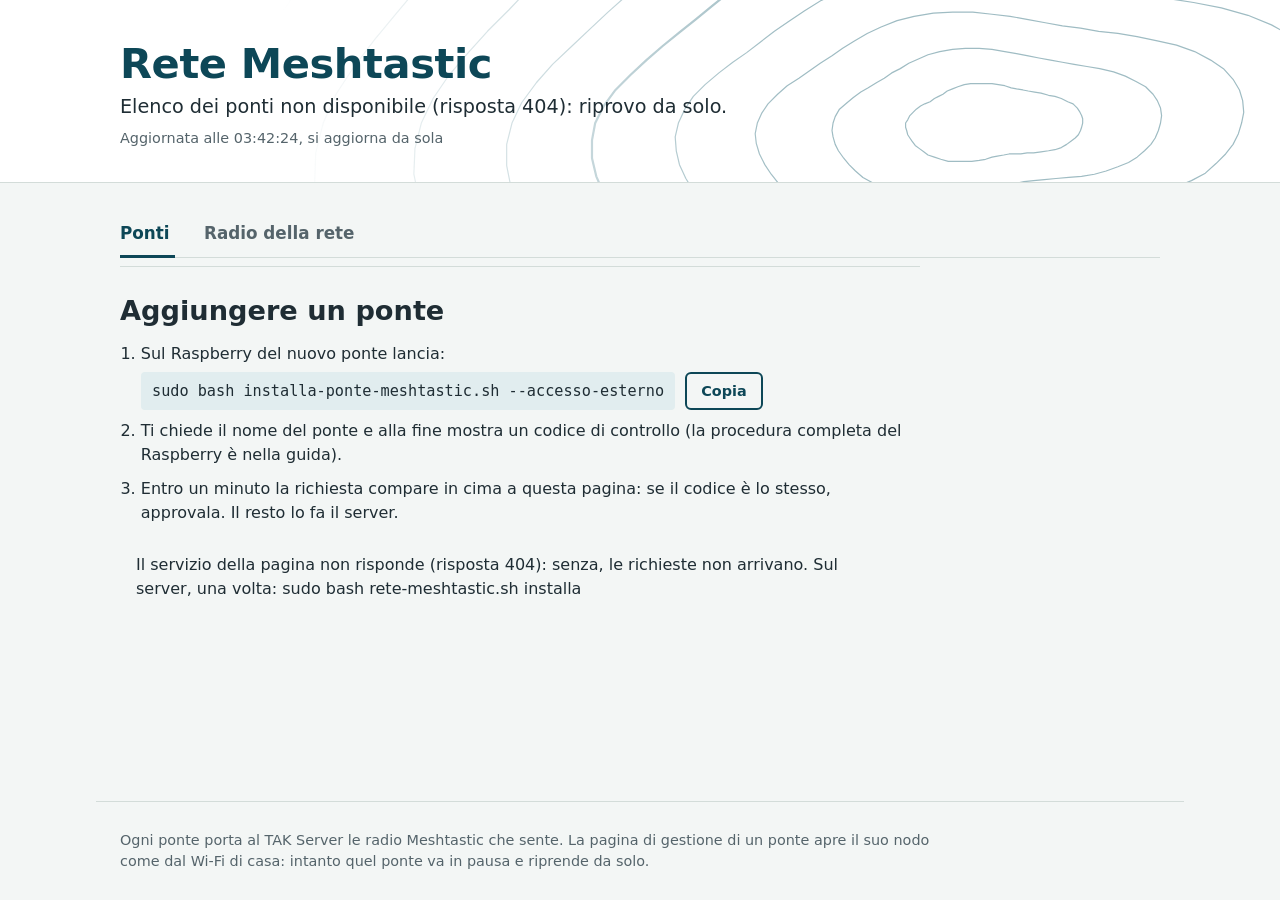
==== server/pagina/index.html @ 669f2a19 "mesh2tak 1.8.0: aggiornamenti dalla pagina della rete Prima versione pubblica: programma del ponte (" ====
<!doctype html>
<html lang="it">
<head>
<meta charset="utf-8">
<meta name="viewport" content="width=device-width, initial-scale=1">
<meta name="color-scheme" content="light dark">
<title>Rete Meshtastic</title>
<link rel="icon" href="icona.svg" type="image/svg+xml">
<style>
:root {
  --neve: #f3f6f5;
  --carta: #ffffff;
  --granito: #1f2d34;
  --ardesia: #55646b;
  --nebbia: #d3dcd9;
  --lago: #0d4757;
  --lago-tenue: #e1edef;
  --curve: #9fbcc3;
  --larice: #1f6f45;
  --ambra: #995700;
  --ambra-tenue: #fbf0df;
  --soccorso: #b0261e;
  --soccorso-tenue: #fbe7e5;
  --testo: "Avenir Next", "Segoe UI", Roboto, "Helvetica Neue", system-ui, sans-serif;
  --titoli: "Avenir Next Condensed", "Avenir Next", "Segoe UI Semibold", Roboto, system-ui, sans-serif;
}
@media (prefers-color-scheme: dark) {
  :root {
    --neve: #0e191d;
    --carta: #13232a;
    --granito: #e2ebe9;
    --ardesia: #9aabaf;
    --nebbia: #2a3b41;
    --lago: #8fcfdd;
    --lago-tenue: #17323a;
    --curve: #24464f;
    --larice: #6cc896;
    --ambra: #f0b45c;
    --ambra-tenue: #2e2414;
    --soccorso: #ff8f86;
    --soccorso-tenue: #33191a;
  }
}
* { box-sizing: border-box; }
html { background: var(--neve); color: var(--granito); font: 400 16px/1.5 var(--testo); }
body { margin: 0; min-height: 100vh; display: flex; flex-direction: column; }
a { color: var(--lago); }
:focus-visible { outline: 3px solid var(--lago); outline-offset: 3px; border-radius: 4px; }

.testata { position: relative; overflow: hidden; border-bottom: 1px solid var(--nebbia); background: var(--carta); }
.testata svg { position: absolute; inset: 0; width: 100%; height: 100%;
  -webkit-mask-image: linear-gradient(90deg, transparent 0, transparent 22%, #000 62%);
  mask-image: linear-gradient(90deg, transparent 0, transparent 22%, #000 62%); }
.testata path { fill: none; stroke: var(--curve); stroke-width: 1.2; stroke-linejoin: round; vector-effect: non-scaling-stroke; }
.testata path:nth-child(5n) { stroke-width: 2.2; }
.testata .dentro { position: relative; max-width: 68rem; margin: 0 auto; padding: 2.6rem 1.5rem 2rem; }
h1 { font: 700 2.6rem/1.05 var(--titoli); letter-spacing: -0.01em; margin: 0 0 0.5rem; color: var(--lago); }
.sintesi { margin: 0; font-size: 1.2rem; max-width: 40rem; }
.aggiornato { margin: 0.4rem 0 0; color: var(--ardesia); font-size: 0.9rem; font-variant-numeric: tabular-nums; }

main { flex: 1; width: 100%; max-width: 68rem; margin: 0 auto; padding: 0.5rem 1.5rem 3rem; }
.vuoto { margin: 2.5rem 0; max-width: 42rem; }
.vuoto code, .nota code { font-size: 0.95em; background: var(--lago-tenue); padding: 0.1em 0.35em; border-radius: 3px; }
.sessione { margin: 1.5rem 0 0; padding: 0.9rem 1.1rem; background: var(--ambra-tenue); border-radius: 6px; }

.ponte { padding: 2rem 0 2.2rem; border-bottom: 1px solid var(--nebbia); }
.ponte:last-child { border-bottom: 0; }
.capo { display: grid; grid-template-columns: 1fr auto; gap: 0.3rem 1.5rem; align-items: start; }
.ponte h2 { font: 700 2rem/1.1 var(--titoli); margin: 0; }
.chi { margin: 0.15rem 0 0; color: var(--ardesia); }
.stato { margin: 0.7rem 0 0; font-weight: 600; font-size: 1.15rem; display: flex; align-items: center; gap: 0.55rem; }
.segno { width: 0.95rem; height: 0.95rem; border-radius: 50%; flex: none; background: currentColor; }
.ponte[data-stato="ok"] .stato { color: var(--larice); }
.ponte[data-stato="pausa"] .stato { color: var(--ambra); }
.ponte[data-stato="pausa"] .segno { border-radius: 2px; background: linear-gradient(90deg, currentColor 0 35%, transparent 35% 65%, currentColor 65%); }
.ponte[data-stato="guasto"] .stato { color: var(--soccorso); }
.ponte[data-stato="guasto"] .segno { border-radius: 0; clip-path: polygon(50% 0, 100% 100%, 0 100%); }
.ponte[data-stato="giu"] .stato { color: var(--ardesia); }
.ponte[data-stato="giu"] .segno { background: transparent; border: 2px solid currentColor; }
.spiega { grid-column: 1 / -1; margin: 0.6rem 0 0; padding: 0.75rem 1rem; border-radius: 6px; max-width: 46rem; }
.ponte[data-stato="pausa"] .spiega { background: var(--ambra-tenue); }
.ponte[data-stato="guasto"] .spiega { background: var(--soccorso-tenue); }
.ponte[data-stato="giu"] .spiega { background: var(--lago-tenue); }
.azione { grid-row: 1 / span 3; grid-column: 2; display: flex; flex-direction: column; align-items: end; gap: 0.35rem; padding-top: 0.3rem; }
.bottone { font: 600 1rem/1 var(--testo); padding: 0.85rem 1.25rem; border-radius: 6px; border: 2px solid var(--lago); background: var(--lago); color: var(--carta); cursor: pointer; text-decoration: none; white-space: nowrap; }
.bottone:hover { filter: brightness(1.12); }
.bottone[disabled] { background: transparent; color: var(--ardesia); border-color: var(--nebbia); cursor: not-allowed; filter: none; }
.bottone.secondario { background: transparent; color: var(--lago); }
.azione small { color: var(--ardesia); max-width: 15rem; text-align: right; }

.fatti { display: grid; grid-template-columns: repeat(auto-fit, minmax(11.5rem, 1fr)); gap: 1rem 1.5rem; margin: 1.6rem 0 0; }
.fatti div { border-top: 2px solid var(--nebbia); padding-top: 0.5rem; }
.fatti dt { color: var(--ardesia); font-size: 0.9rem; }
.fatti dd { margin: 0.1rem 0 0; font-variant-numeric: tabular-nums; }
.fatti div.attenzione { border-top-color: var(--ambra); }
.fatti div.attenzione dd { color: var(--ambra); font-weight: 600; }
.fatti div.guasto { border-top-color: var(--soccorso); }
.fatti div.guasto dd { color: var(--soccorso); font-weight: 600; }
.fatti dd code { font-size: 0.9em; background: var(--lago-tenue); padding: 0.05em 0.3em; border-radius: 3px; }
.avvisi-email .stato-avvisi { margin: 0.9rem 0; }
.aggiornamenti .evidenza { font-weight: 600; margin: 0.9rem 0 0.3rem; }
.aggiornamenti .note { margin: 0 0 1rem; padding: 0.2rem 0 0.2rem 1rem; border-left: 3px solid var(--lago-tenue); }
.aggiornamenti .note ul { margin: 0.3rem 0; padding-left: 1.2rem; }
.aggiornamenti .note p { margin: 0.4rem 0; }
.aggiornamenti small { display: block; margin: 0.4rem 0 0.9rem; color: var(--ardesia); max-width: 44rem; }
.aggiornamenti .nota code { font-size: 0.95em; background: var(--lago-tenue); padding: 0.1em 0.35em; border-radius: 3px; }
.avviso-versione { margin: 1.4rem 0 0; padding: 0.8rem 1.1rem; border-radius: 6px; background: var(--lago-tenue);
  display: flex; flex-wrap: wrap; gap: 0.6rem 1rem; align-items: center; }
.avviso-versione[hidden] { display: none; }
.avviso-versione p { margin: 0; font-weight: 600; }
.avvisi-email .stato-avvisi[data-esito="nessuno"], .avvisi-email .stato-avvisi[data-esito="pausa"],
.avvisi-email .stato-avvisi[data-esito="errore"], .avvisi-email .stato-avvisi[data-esito="trattenuto"] {
  color: var(--ambra); font-weight: 600; }

.radio { margin-top: 1.8rem; }
.radio h3 { font: 600 1.15rem/1.3 var(--testo); margin: 0; }
.radio h3 span { font-weight: 400; color: var(--ardesia); }
.righe { list-style: none; margin: 0.6rem 0 0; padding: 0; }
.riga, .scala { display: grid; grid-template-columns: minmax(9rem, 15rem) 1fr 7.5rem 5rem 6rem; gap: 0 1rem; align-items: center; }
.scala { color: var(--ardesia); font-size: 0.8rem; padding: 0.2rem 0; font-variant-numeric: tabular-nums; }
.scala .asse { display: flex; justify-content: space-between; }
.riga { padding: 0.45rem 0; border-top: 1px solid var(--nebbia); font-variant-numeric: tabular-nums; }
.riga .nome { overflow: hidden; text-overflow: ellipsis; white-space: nowrap; }
.riga .nome small { display: block; color: var(--ardesia); font-size: 0.8rem; }
.traccia { position: relative; height: 2px; background: var(--nebbia); }
.punto { position: absolute; top: 50%; left: calc(var(--pos, 1) * 100%); width: 0.75rem; height: 0.75rem; border-radius: 50%; transform: translate(-50%, -50%); background: var(--lago); }
.riga.fuori .punto { background: var(--carta); border: 2px solid var(--ardesia); }
.riga.fuori { color: var(--ardesia); }
.riga .quando, .riga .batteria, .riga .salti { text-align: right; }
.altre { margin-top: 0.7rem; font: 600 0.95rem/1 var(--testo); background: none; border: 0; color: var(--lago); cursor: pointer; padding: 0.4rem 0; text-decoration: underline; }

footer { max-width: 68rem; width: 100%; margin: 0 auto; padding: 1.5rem; color: var(--ardesia); font-size: 0.9rem; border-top: 1px solid var(--nebbia); }
footer p { margin: 0.2rem 0; max-width: 52rem; }

dialog { border: 0; border-radius: 10px; padding: 1.6rem; max-width: 34rem; background: var(--carta); color: var(--granito); box-shadow: 0 20px 60px rgba(0, 20, 30, 0.35); }
dialog::backdrop { background: rgba(10, 30, 38, 0.55); }
dialog h2 { font: 700 1.6rem/1.15 var(--titoli); margin: 0 0 0.8rem; }
dialog p, dialog li { margin: 0.5rem 0; }
dialog ul { padding-left: 1.2rem; }
.pulsanti { display: flex; gap: 0.8rem; justify-content: flex-end; margin-top: 1.4rem; flex-wrap: wrap; }

.novita { margin: 1.8rem 0 0.5rem; padding: 1.4rem 1.5rem 1.5rem; background: var(--carta); border: 2px solid var(--lago); border-radius: 10px; }
.novita h2, .aggiungi h2 { font: 700 1.7rem/1.1 var(--titoli); margin: 0 0 0.3rem; }
.novita .guida { margin: 0 0 1rem; color: var(--ardesia); max-width: 46rem; }
.novita.quieta { background: transparent; border: 0; border-radius: 0; padding: 0; margin: 1.6rem 0 0; }
.novita.quieta h2 { font-size: 1.15rem; font-family: var(--testo); font-weight: 600; color: var(--ardesia); }
.richiesta { display: grid; grid-template-columns: 1fr auto auto; gap: 0.6rem 1.5rem; align-items: center; padding: 1rem 0; border-top: 1px solid var(--nebbia); }
.richiesta h3 { font: 700 1.4rem/1.1 var(--titoli); margin: 0; }
.richiesta .da { margin: 0.2rem 0 0; color: var(--ardesia); font-size: 0.95rem; }
.controllo { text-align: center; }
.controllo small { display: block; color: var(--ardesia); font-size: 0.8rem; }
.controllo b { font: 700 1.9rem/1.1 var(--titoli); letter-spacing: 0.08em; font-variant-numeric: tabular-nums; color: var(--lago); }
.richiesta .pulsanti { margin: 0; }
.richiesta .problema, .lavoro .problema { grid-column: 1 / -1; margin: 0; padding: 0.7rem 1rem; border-radius: 6px; background: var(--soccorso-tenue); }
.problema pre, .lavoro pre { white-space: pre-wrap; font-size: 0.85rem; margin: 0.5rem 0 0; max-height: 16rem; overflow: auto; }
.novita .lavoro { margin: 0; padding: 0.8rem 0; border-top: 1px solid var(--nebbia); max-width: none; }
.novita.quieta .lavoro { padding: 0.4rem 0; border: 0; }
.lavoro[data-esito="in_corso"], .lavoro[data-esito="in_coda"] { color: var(--ambra); font-weight: 600; }
.lavoro[data-esito="ok"] { color: var(--larice); }
.lavoro small { display: block; font-weight: 400; color: var(--ardesia); }
.aggiungi { margin-top: 0.5rem; padding-top: 1.8rem; border-top: 1px solid var(--nebbia); max-width: 50rem; }
.aggiungi ol { padding-left: 1.3rem; }
.aggiungi li { margin: 0.6rem 0; }
.comando { display: flex; gap: 0.6rem; align-items: center; flex-wrap: wrap; margin-top: 0.4rem; }
.comando code { font-size: 0.95rem; background: var(--lago-tenue); padding: 0.45rem 0.7rem; border-radius: 4px; }
.aggiungi details { margin-top: 1.2rem; }
.aggiungi summary { cursor: pointer; color: var(--lago); font-weight: 600; }
.aggiungi label { display: block; margin: 0.9rem 0 0.3rem; font-weight: 600; }
.aggiungi input, .aggiungi textarea { width: 100%; font: 400 1rem/1.4 var(--testo); padding: 0.6rem 0.7rem; border: 1px solid var(--ardesia); border-radius: 6px; background: var(--carta); color: var(--granito); }
.aggiungi textarea { min-height: 5.5rem; font-size: 0.9rem; }
.aggiungi .esito { margin: 0.8rem 0 0; }
.richiesta .avviso { margin: 0.4rem 0 0; padding: 0.5rem 0.75rem; border-radius: 6px; background: var(--ambra-tenue); max-width: 40rem; }
.richiesta .lavora { margin: 0; max-width: 22rem; color: var(--ambra); font-weight: 600; }
.richiesta .lavora small { display: block; font-weight: 400; color: var(--ardesia); margin-top: 0.25rem; }
.rifiutate .richiesta h3 { font-size: 1.2rem; }
.schede { display: flex; gap: 1.8rem; margin: 1.4rem 0 0; border-bottom: 1px solid var(--nebbia); }
.schede button { font: 600 1.05rem/1 var(--testo); background: none; border: 0; border-bottom: 3px solid transparent; margin-bottom: -1px; padding: 0.75rem 0 0.8rem; color: var(--ardesia); cursor: pointer; }
.schede button[aria-selected="true"] { color: var(--lago); border-bottom-color: var(--lago); }
.schede button span { font-weight: 400; margin-left: 0.35rem; font-variant-numeric: tabular-nums; }
.radio-rete { padding: 1.6rem 0 0.5rem; }
.radio-rete .riassunto { font-size: 1.1rem; margin: 0 0 0.8rem; max-width: 52rem; }
.avvisi { list-style: none; padding: 0; margin: 0 0 1rem; }
.avvisi li { margin: 0.4rem 0; padding: 0.6rem 0.9rem; border-radius: 6px; background: var(--ambra-tenue); max-width: 52rem; }
.avvisi li.grave { background: var(--soccorso-tenue); }
.cerca { display: flex; gap: 0.7rem; align-items: center; margin: 0.8rem 0 0.6rem; }
.cerca label { font-weight: 600; }
.cerca input { font: 400 1rem/1.4 var(--testo); padding: 0.5rem 0.7rem; border: 1px solid var(--ardesia); border-radius: 6px; background: var(--carta); color: var(--granito); width: min(22rem, 100%); }
.voce, .testa-voci { display: grid; grid-template-columns: minmax(12rem, 1.3fr) 7.5rem 9.5rem minmax(13rem, 1.5fr); gap: 0 1.3rem; align-items: start; }
.testa-voci { color: var(--ardesia); font-size: 0.8rem; padding: 0.3rem 0; }
.voci { list-style: none; margin: 0; padding: 0; }
.voce { padding: 0.8rem 0; border-top: 1px solid var(--nebbia); font-variant-numeric: tabular-nums; }
.voce b { font-weight: 600; }
.voce .nome b { font-size: 1.05rem; }
.voce small { display: block; color: var(--ardesia); font-size: 0.82rem; }
.voce[data-stato="silenziosa"] .nome b, .voce[data-stato="silenziosa"] .batteria b { color: var(--ardesia); }
.problemi { display: flex; flex-wrap: wrap; gap: 0.4rem; margin-top: 0.35rem; }
.problemi span { font-size: 0.8rem; font-weight: 600; padding: 0.15rem 0.55rem; border-radius: 999px; background: var(--soccorso-tenue); color: var(--soccorso); }
.problemi span.lieve { background: var(--ambra-tenue); color: var(--ambra); }
.pila { width: 4.5rem; height: 0.4rem; margin-top: 0.35rem; border-radius: 2px; background: var(--nebbia); overflow: hidden; }
.pila i { display: block; height: 100%; background: var(--larice); }
.pila i.bassa { background: var(--ambra); }
.pila i.scarica { background: var(--soccorso); }
.voce[data-stato="silenziosa"] .pila i { background: var(--ardesia); }
.voce .via { display: block; }
.voce .via em { font-style: normal; color: var(--ardesia); font-size: 0.82rem; }
.voce.vuota { display: block; color: var(--ardesia); }
.togli { font: 600 0.9rem/1 var(--testo); background: none; border: 0; padding: 0.3rem 0; color: var(--ardesia); cursor: pointer; text-decoration: underline; }
.togli:hover { color: var(--soccorso); }
.piccolo { font-size: 0.9rem; padding: 0.6rem 0.9rem; }

@media (max-width: 760px) {
  h1 { font-size: 2.1rem; }
  .richiesta { grid-template-columns: 1fr; }
  .controllo { text-align: left; }
  .richiesta .pulsanti { justify-content: flex-start; }
  .testa-voci { display: none; }
  .voce { grid-template-columns: 1fr auto; grid-template-areas: "nome batteria" "quando quando" "ponti ponti"; row-gap: 0.45rem; }
  .voce .nome { grid-area: nome; }
  .voce .batteria { grid-area: batteria; text-align: right; }
  .voce .batteria .pila { margin-left: auto; }
  .voce .quando { grid-area: quando; }
  .voce .ponti { grid-area: ponti; }
  .testata svg { -webkit-mask-image: linear-gradient(90deg, transparent 0, transparent 35%, rgba(0,0,0,.6) 100%); mask-image: linear-gradient(90deg, transparent 0, transparent 35%, rgba(0,0,0,.6) 100%); }
  .capo { grid-template-columns: 1fr; }
  .azione { grid-row: auto; grid-column: 1; align-items: stretch; padding-top: 0.8rem; }
  .azione small { text-align: left; max-width: none; }
  .scala { display: none; }
  .riga { grid-template-columns: 1fr auto; grid-template-areas: "nome quando" "traccia traccia" "batteria salti"; row-gap: 0.35rem; }
  .riga .nome { grid-area: nome; } .riga .traccia { grid-area: traccia; } .riga .quando { grid-area: quando; }
  .riga .batteria { grid-area: batteria; text-align: left; color: var(--ardesia); } .riga .salti { grid-area: salti; color: var(--ardesia); }
}
@media (prefers-reduced-motion: no-preference) {
  .punto { transition: left 0.6s ease; }
}
</style>
</head>
<body>
<header class="testata">
  <svg viewBox="0 0 1200 240" preserveAspectRatio="xMaxYMid slice" aria-hidden="true">
    <path d="M1015 150 L1014 154 L1013 157 L1011 161 L1008 164 L1004 167 L1000 170 L995 173 L989 175 L983 176 L976 177 L969 178 L963 178 L957 179 L951 179 L946 179 L941 180 L935 181 L930 182 L924 184 L918 185 L911 186 L903 186 L896 186 L889 186 L882 184 L876 182 L870 180 L866 177 L862 174 L858 171 L855 167 L853 164 L851 161 L850 157 L849 154 L849 150 L851 147 L853 143 L856 140 L859 137 L863 134 L867 132 L872 130 L876 127 L880 125 L884 123 L888 120 L893 118 L898 116 L904 114 L910 113 L917 113 L923 113 L930 113 L936 114 L942 115 L948 117 L953 118 L959 119 L964 120 L970 121 L976 122 L983 124 L989 125 L995 127 L1001 130 L1006 132 L1010 136 L1012 139 L1014 143 L1015 146 L1015 150Z"/>
    <path d="M1088 150 L1086 157 L1083 164 L1079 170 L1073 176 L1066 182 L1058 187 L1048 191 L1037 195 L1026 198 L1014 200 L1002 201 L990 202 L979 203 L969 204 L960 205 L950 207 L940 210 L930 212 L919 215 L906 218 L893 220 L879 220 L865 220 L851 218 L839 215 L828 211 L818 206 L809 201 L802 195 L796 189 L791 183 L786 176 L783 170 L781 163 L780 157 L781 150 L783 144 L787 137 L793 132 L800 126 L807 121 L814 117 L822 112 L829 108 L836 103 L844 99 L852 94 L861 90 L870 86 L881 83 L893 81 L905 80 L918 80 L930 81 L942 83 L953 85 L964 87 L974 89 L985 91 L996 93 L1007 95 L1019 97 L1031 99 L1044 102 L1055 106 L1065 111 L1074 116 L1081 123 L1085 129 L1088 136 L1089 143 L1088 150Z"/>
    <path d="M1164 150 L1161 160 L1156 170 L1149 179 L1140 188 L1130 197 L1117 204 L1102 210 L1086 215 L1069 219 L1051 222 L1034 224 L1018 226 L1003 228 L988 230 L975 233 L961 237 L946 241 L930 246 L912 251 L893 255 L873 257 L851 258 L831 257 L811 253 L792 248 L776 242 L762 234 L750 226 L740 217 L731 208 L723 198 L717 189 L712 179 L709 169 L708 160 L710 150 L714 141 L720 132 L729 123 L738 115 L749 108 L759 101 L769 94 L780 87 L790 80 L801 73 L813 66 L826 60 L841 54 L857 50 L875 47 L893 46 L912 46 L930 48 L947 50 L964 53 L980 56 L996 59 L1013 61 L1030 64 L1048 66 L1066 69 L1085 73 L1103 77 L1120 83 L1135 91 L1147 99 L1156 109 L1162 119 L1165 129 L1166 140 L1164 150Z"/>
    <path d="M1244 150 L1239 164 L1232 177 L1222 189 L1210 201 L1195 212 L1177 221 L1157 230 L1136 236 L1113 242 L1091 246 L1069 249 L1048 252 L1028 255 L1010 260 L992 265 L973 271 L952 278 L930 285 L905 292 L878 297 L850 300 L821 300 L793 297 L766 292 L742 284 L721 275 L702 264 L687 252 L673 240 L661 228 L651 215 L643 202 L637 189 L634 176 L633 163 L636 150 L642 137 L650 125 L661 114 L674 103 L687 93 L700 84 L713 74 L726 64 L739 55 L754 45 L770 35 L788 27 L808 20 L831 14 L855 11 L880 9 L905 10 L930 12 L954 15 L976 19 L999 22 L1021 25 L1044 28 L1068 30 L1093 33 L1119 37 L1145 42 L1170 49 L1192 58 L1212 69 L1227 81 L1238 94 L1245 108 L1248 122 L1247 136 L1244 150Z"/>
    <path d="M1327 150 L1320 167 L1310 183 L1297 199 L1281 214 L1262 227 L1239 239 L1214 249 L1187 258 L1159 265 L1132 270 L1105 275 L1080 280 L1057 286 L1034 293 L1011 301 L987 310 L960 320 L930 330 L897 338 L861 344 L824 347 L787 346 L751 342 L718 334 L688 323 L662 310 L639 295 L620 280 L603 264 L589 249 L576 232 L566 216 L559 200 L555 183 L555 166 L558 150 L566 134 L577 119 L591 105 L606 91 L621 78 L637 65 L652 53 L668 40 L684 27 L702 14 L723 2 L746 -9 L773 -18 L803 -25 L834 -29 L867 -30 L899 -29 L930 -26 L960 -23 L990 -19 L1019 -16 L1048 -12 L1079 -10 L1111 -7 L1144 -3 L1178 2 L1212 9 L1243 19 L1271 31 L1294 45 L1312 61 L1324 78 L1331 96 L1334 114 L1332 132 L1327 150Z"/>
    <path d="M1411 150 L1401 171 L1388 190 L1372 209 L1352 227 L1329 243 L1301 257 L1271 269 L1239 280 L1207 288 L1175 296 L1144 303 L1115 310 L1088 319 L1061 329 L1033 341 L1002 354 L968 368 L930 380 L888 390 L843 396 L797 398 L751 396 L708 388 L668 377 L632 363 L601 346 L575 328 L552 309 L532 289 L515 270 L500 250 L488 230 L479 210 L475 190 L475 170 L480 150 L489 131 L503 112 L518 95 L536 78 L553 62 L570 46 L588 30 L605 14 L625 -3 L647 -19 L673 -34 L703 -47 L736 -58 L773 -65 L812 -70 L852 -71 L892 -70 L930 -67 L967 -63 L1004 -59 L1040 -56 L1078 -53 L1117 -50 L1158 -47 L1200 -43 L1242 -36 L1283 -26 L1320 -14 L1353 2 L1380 20 L1399 41 L1412 62 L1419 84 L1420 107 L1417 129 L1411 150Z"/>
    <path d="M1500 150 L1488 174 L1472 198 L1453 220 L1429 241 L1401 260 L1368 277 L1333 291 L1296 304 L1259 315 L1223 325 L1189 335 L1156 346 L1124 358 L1092 373 L1058 389 L1020 406 L978 423 L930 437 L878 449 L822 455 L766 456 L711 450 L660 440 L613 424 L572 406 L536 385 L506 362 L479 339 L455 316 L435 293 L417 270 L403 246 L393 222 L388 198 L389 174 L395 150 L406 127 L421 105 L439 84 L457 64 L477 44 L495 25 L515 5 L535 -16 L558 -36 L585 -56 L617 -74 L653 -90 L695 -102 L740 -110 L788 -115 L836 -116 L884 -115 L930 -112 L975 -108 L1020 -105 L1065 -102 L1112 -100 L1160 -97 L1211 -93 L1263 -88 L1314 -79 L1363 -66 L1407 -50 L1444 -30 L1473 -7 L1494 18 L1507 45 L1513 72 L1513 99 L1508 125 L1500 150Z"/>
    <path d="M1594 150 L1580 178 L1561 206 L1538 231 L1510 256 L1478 278 L1441 297 L1401 315 L1359 330 L1318 344 L1278 357 L1240 371 L1203 387 L1167 404 L1129 424 L1088 445 L1042 466 L989 486 L930 503 L866 515 L799 520 L732 519 L668 510 L608 495 L555 475 L508 452 L467 426 L432 399 L401 372 L374 345 L350 318 L329 290 L312 262 L300 234 L295 206 L296 178 L303 150 L315 123 L332 97 L351 72 L371 48 L391 24 L411 0 L432 -24 L456 -49 L483 -74 L515 -97 L554 -119 L599 -137 L649 -151 L704 -160 L761 -165 L818 -167 L875 -165 L930 -162 L984 -159 L1038 -156 L1093 -154 L1150 -152 L1210 -150 L1271 -145 L1333 -138 L1394 -126 L1451 -110 L1501 -89 L1542 -64 L1574 -36 L1595 -5 L1608 27 L1613 59 L1611 90 L1605 120 L1594 150Z"/>
    <path d="M1693 150 L1676 183 L1655 214 L1629 244 L1598 272 L1561 297 L1519 320 L1475 341 L1429 359 L1384 377 L1340 395 L1299 413 L1258 434 L1217 457 L1172 483 L1123 509 L1066 535 L1001 558 L930 577 L853 588 L774 592 L696 587 L622 574 L553 554 L493 529 L440 500 L395 469 L355 438 L319 406 L288 375 L259 344 L235 312 L215 280 L202 248 L195 215 L196 182 L204 150 L218 119 L235 89 L255 60 L275 31 L296 2 L317 -27 L340 -56 L367 -86 L399 -116 L438 -143 L485 -168 L539 -189 L600 -204 L665 -215 L732 -220 L799 -221 L865 -220 L930 -218 L994 -216 L1058 -214 L1124 -213 L1193 -211 L1265 -209 L1338 -203 L1411 -194 L1481 -179 L1546 -158 L1601 -132 L1646 -101 L1679 -66 L1701 -30 L1713 7 L1717 45 L1713 81 L1705 116 L1693 150Z"/>
    <path d="M1796 150 L1778 187 L1755 223 L1726 257 L1691 288 L1650 318 L1605 345 L1556 369 L1507 392 L1459 414 L1412 437 L1366 462 L1321 489 L1274 519 L1221 550 L1162 582 L1093 613 L1016 639 L930 658 L839 668 L747 669 L657 659 L573 641 L496 615 L429 584 L370 550 L319 514 L274 478 L234 442 L197 407 L164 371 L135 335 L113 299 L97 262 L89 224 L90 187 L98 150 L112 114 L129 79 L149 45 L170 12 L191 -22 L213 -57 L238 -92 L268 -128 L306 -162 L353 -194 L409 -222 L474 -245 L546 -262 L622 -273 L700 -279 L778 -281 L855 -280 L930 -279 L1005 -278 L1081 -278 L1159 -278 L1241 -277 L1325 -274 L1411 -267 L1496 -254 L1576 -235 L1647 -209 L1708 -176 L1755 -139 L1790 -98 L1811 -55 L1822 -12 L1824 30 L1819 72 L1810 112 L1796 150Z"/>
  </svg>
  <div class="dentro">
    <h1>Rete Meshtastic</h1>
    <p class="sintesi" id="sintesi">Carico lo stato dei ponti...</p>
    <p class="aggiornato" id="aggiornato"></p>
  </div>
</header>

<main id="ponti">
  <p class="sessione" id="sessione" hidden>La sessione di Authentik è scaduta. <a href="./">Ricarica la pagina</a> per entrare di nuovo.</p>
</main>

<footer>
  <p>Ogni ponte porta al TAK Server le radio Meshtastic che sente. La pagina di gestione di un ponte apre il suo nodo come
    dal Wi-Fi di casa: intanto quel ponte va in pausa e riprende da solo.</p>
  <p id="versione"></p>
</footer>

<dialog id="conferma" aria-labelledby="conferma-titolo">
  <h2 id="conferma-titolo">Gestire la radio del ponte?</h2>
  <p id="conferma-testo"></p>
  <ul>
    <li>Riprende da solo <span id="conferma-chiusura">2 minuti</span> dopo che chiudi la pagina, al massimo dopo
      <span id="conferma-massimo">30 minuti</span>.</li>
    <li>Da qui non cambiare le impostazioni di rete o Wi-Fi del nodo: se sbagli lo perdi finché non sei davanti al
      Raspberry.</li>
  </ul>
  <div class="pulsanti">
    <button class="bottone secondario" type="button" id="annulla">Annulla</button>
    <a class="bottone" id="apri" href="#" target="_blank" rel="noopener noreferrer">Apri la gestione</a>
  </div>
</dialog>

<dialog id="aggiorna" aria-labelledby="aggiorna-titolo">
  <h2 id="aggiorna-titolo"></h2>
  <p id="aggiorna-testo"></p>
  <div class="pulsanti">
    <button class="bottone secondario" type="button" id="aggiorna-annulla">Annulla</button>
    <button class="bottone" type="button" id="aggiorna-conferma">Aggiorna</button>
  </div>
</dialog>

<dialog id="togli" aria-labelledby="togli-titolo">
  <h2 id="togli-titolo">Togliere il ponte dalla rete?</h2>
  <p id="togli-testo"></p>
  <ul>
    <li>Il Raspberry continua a portare le radio al TAK Server: si chiude solo l'accesso da internet.</li>
    <li>Non rientra da solo. Per rimetterlo: in fondo a questa pagina, sotto "Ponti tolti e richieste rifiutate", premi
      "Lascia rientrare".</li>
  </ul>
  <div class="pulsanti">
    <button class="bottone secondario" type="button" id="togli-annulla">Annulla</button>
    <button class="bottone" type="button" id="togli-conferma">Togli dalla rete</button>
  </div>
</dialog>

<script>
"use strict";
const OGNI_S = 15;                 // stato dei ponti
const ELENCO_OGNI_S = 120;         // elenco dei ponti
const MOSTRATE = 12;               // radio visibili prima di "Mostra tutte"
let elenco = [];
let ultimoElenco = 0;
let versione = "";
const stati = new Map();           // nome -> {dati, quando, errore, ultimoOk}
let gestione = null;               // /api/stato: richieste dei Raspberry e lavori; null = servizio non raggiungibile
let erroreGestione = "";
let riavvio = 0;                   // da quando l'API non risponde mentre un lavoro e' in corso (Authentik riparte)
let erroreGiro = "";
let daTogliere = null;
const COMANDO_PI = "sudo bash installa-ponte-meshtastic.sh --accesso-esterno";
const aperte = new Set();          // ponti con tutte le radio in vista
const dettagliAperti = new Set();  // "Dettagli" aperti: restano aperti quando la pagina si aggiorna
const zona = document.getElementById("ponti");
const zonaNovita = document.createElement("div");
const zonaPonti = document.createElement("div");
const schede = document.createElement("nav");
const vistaPonti = document.createElement("div");
const vistaRadio = document.createElement("div");
const avvisoVersione = document.createElement("div");   // in cima: versione nuova o pagina da ricaricare
avvisoVersione.className = "avviso-versione";
avvisoVersione.hidden = true;
zona.append(avvisoVersione, zonaNovita, schede, vistaPonti, vistaRadio);
vistaPonti.append(zonaPonti);
const SILENZIO_S = 2 * 3600;       // una radio accesa si fa sentire almeno ogni mezz'ora (batteria e canale)

function el(tag, classe, testo) {
  const e = document.createElement(tag);
  if (classe) e.className = classe;
  if (testo !== undefined && testo !== null) e.textContent = String(testo);
  return e;
}

function maiuscola(s) {
  s = String(s || "");
  return s.charAt(0).toUpperCase() + s.slice(1);
}

function dettagli(chiave, titolo, ...contenuto) {
  const det = el("details");
  det.open = dettagliAperti.has(chiave);
  det.addEventListener("toggle", () => { det.open ? dettagliAperti.add(chiave) : dettagliAperti.delete(chiave); });
  det.append(el("summary", null, titolo), ...contenuto);
  return det;
}

function numIt(x, cifre) {
  return Number(x || 0).toLocaleString("it-IT", {maximumFractionDigits: cifre === undefined ? 1 : cifre});
}

const RUOLI = {CLIENT: "normale", CLIENT_MUTE: "non ripete", CLIENT_HIDDEN: "nascosta", CLIENT_BASE: "base",
               TRACKER: "localizzatore", TAK: "con ATAK", TAK_TRACKER: "localizzatore TAK", ROUTER: "ripetitore",
               ROUTER_LATE: "ripetitore di riserva", ROUTER_CLIENT: "ripetitore", REPEATER: "ripetitore puro",
               SENSOR: "sensore", LOST_AND_FOUND: "smarrita"};
const MODELLI = {TRACKER_T1000_E: "SenseCAP T1000-E", RAK4631: "RAK WisBlock 4631", RAK11310: "RAK WisBlock 11310",
                 WISMESH_TAP: "RAK WisMesh Tap", HELTEC_V3: "Heltec V3", HELTEC_WSL_V3: "Heltec Wireless Stick Lite V3",
                 HELTEC_WIRELESS_TRACKER: "Heltec Wireless Tracker", HELTEC_WIRELESS_PAPER: "Heltec Wireless Paper",
                 TBEAM: "LilyGO T-Beam", LILYGO_TBEAM_S3_CORE: "LilyGO T-Beam S3", T_ECHO: "LilyGO T-Echo",
                 T_DECK: "LilyGO T-Deck", TLORA_V2_1_1P6: "LilyGO T-LoRa", STATION_G2: "Station G2",
                 NANO_G2_ULTRA: "Nano G2 Ultra", SEEED_XIAO_S3: "Seeed XIAO S3", PORTDUINO: "Raspberry (meshtasticd)"};

function nomeModello(m) {
  if (!m) return "";
  return MODELLI[m] || m.split("_").map(w => /\d/.test(w) ? w : w.charAt(0) + w.slice(1).toLowerCase()).join(" ");
}

function qualita(snr, rssi) {   // come l'app Meshtastic: il rapporto segnale/rumore conta piu' della potenza
  if (snr === null || snr === undefined) return "";
  if (snr > -7 && (rssi === null || rssi === undefined || rssi > -115)) return "buono";
  if (snr > -15 && (rssi === null || rssi === undefined || rssi > -126)) return "discreto";
  return "debole";
}

function frase(s) {               // un messaggio del server come frase: un solo segno in fondo
  s = String(s || "").trim();
  return /[.!?]$/.test(s) ? s : s + ".";
}

function oraDi(ts) {
  return new Date(ts * 1000).toLocaleTimeString("it-IT", {hour: "2-digit", minute: "2-digit"});
}

function giornoOra(ts) {
  const d = new Date(ts * 1000);
  const oggi = new Date();
  const giorno = d.toDateString() === oggi.toDateString() ? "oggi" : "il " + d.toLocaleDateString("it-IT", {day: "numeric", month: "numeric"});
  return giorno + " alle " + oraDi(ts);
}

function durata(s) {
  s = Math.max(0, Math.round(s));
  if (s < 90) return s < 60 ? "meno di un minuto" : "1 minuto";
  const m = Math.round(s / 60);
  if (m < 60) return m + " minuti";
  const h = Math.floor(m / 60), r = m % 60;
  if (h < 24) return h + (h === 1 ? " ora" : " ore") + (r ? " e " + r + " min" : "");
  const g = Math.floor(h / 24);
  return g === 1 ? "1 giorno" : g + " giorni";
}

function fa(s) {
  if (s < 60) return "adesso";
  const m = Math.round(s / 60);
  if (m < 60) return m + " min fa";
  const h = Math.floor(m / 60), r = m % 60;
  if (h < 24) return h + " h" + (r ? " " + r + " min" : "") + " fa";
  const g = Math.floor(h / 24);
  return g === 1 ? "ieri" : g + " giorni fa";
}

async function prendi(url) {
  const r = await fetch(url, {cache: "no-store", redirect: "manual", credentials: "same-origin"});
  if (r.type === "opaqueredirect" || r.status === 401 || r.status === 403) {
    document.getElementById("sessione").hidden = false;
    throw new Error("sessione scaduta");
  }
  if (!r.ok) throw new Error("risposta " + r.status);
  return r.json();
}

async function manda(azione, dati) {
  const r = await fetch("api/" + azione, {method: "POST", cache: "no-store", redirect: "manual", credentials: "same-origin",
                                          headers: {"Content-Type": "application/json", "X-Mesh2tak": "1"},
                                          body: JSON.stringify(dati)});
  if (r.type === "opaqueredirect") {
    document.getElementById("sessione").hidden = false;
    throw new Error("sessione scaduta: ricarica la pagina");
  }
  let d = {};
  try { d = await r.json(); } catch (e) { d = {}; }
  if (!r.ok) throw new Error(d.errore || ("il server risponde " + r.status));
  return d;
}

async function aggiornaGestione() {
  try {
    gestione = await prendi("api/stato");
    erroreGestione = "";
    riavvio = 0;
  } catch (e) {
    // durante un lavoro Authentik si riavvia: per qualche minuto si tiene quello che si sapeva
    if (e.message !== "sessione scaduta" && lavoroInCorso() && (!riavvio || Date.now() - riavvio < 5 * 60 * 1000)) {
      riavvio = riavvio || Date.now();
      return;
    }
    gestione = null;
    riavvio = 0;
    erroreGestione = e.message;
  }
}

function lavoroInCorso() {
  return !!(gestione && ((gestione.lavori || []).some(l => l.esito === "in_coda" || l.esito === "in_corso") ||
                         (gestione.richieste || []).some(r => r.stato === "in_corso")));
}

async function aggiornaElenco() {
  const d = await prendi("ponti.json");
  elenco = Array.isArray(d.ponti) ? d.ponti : [];
  versione = d.versione || "";
  ultimoElenco = Date.now();
}

async function aggiornaPonte(p) {
  const vecchio = stati.get(p.nome) || {};
  try {
    const dati = await prendi(p.stato);
    if (!dati || typeof dati !== "object" || !dati.nodo) throw new Error("risposta non valida");
    stati.set(p.nome, {dati, quando: Date.now(), errore: null, ultimoOk: Date.now()});
  } catch (e) {
    stati.set(p.nome, {dati: null, quando: Date.now(), errore: e.message, ultimoOk: vecchio.ultimoOk || null});
  }
}

function valuta(st) {
  if (!st || !st.dati) {
    const quando = st && st.ultimoOk ? " Ultimo contatto " + fa((Date.now() - st.ultimoOk) / 1000) + "." : "";
    return {classe: "giu", parole: "Non raggiungibile",
            spiega: "Il Raspberry è spento, senza internet o il tunnel si sta ricollegando." + quando};
  }
  const d = st.dati;
  if (d.pausa && d.pausa.attiva) {
    return {classe: "pausa", parole: "In pausa",
            spiega: "Nodo gestito " + (d.pausa.chi || "da qualcuno") + " dalle " + oraDi(d.pausa.dal) +
                    ": le posizioni via radio non arrivano al TAK Server. Il ponte riprende da solo, al più tardi alle " +
                    oraDi(d.pausa.fino_al_massimo) + "."};
  }
  if (!d.tak || !d.tak.collegato) {
    return {classe: "guasto", parole: "Non arriva al TAK Server",
            spiega: (d.tak && d.tak.errore ? maiuscola(d.tak.errore) + ". " : "") + "Il ponte riprova da solo."};
  }
  if (!d.nodo.collegato) {
    return {classe: "guasto", parole: "Radio non collegata",
            spiega: "Il ponte non parla con la sua radio e riprova da solo. Se dura, sul Raspberry: sudo mesh2tak-stato"};
  }
  return {classe: "ok", parole: "In linea", spiega: ""};
}

function fatto(dl, titolo, valore, classe) {
  const d = el("div", classe);
  const dd = el("dd");
  // `testo` tra apici inversi diventa un comando da copiare
  String(valore).split("`").forEach((pezzo, i) => { if (pezzo) dd.append(i % 2 ? el("code", null, pezzo) : pezzo); });
  d.append(el("dt", null, titolo), dd);
  dl.append(d);
}

function giorno(ts) {
  return new Date(ts * 1000).toLocaleDateString("it-IT", {day: "numeric", month: "numeric", year: "numeric"});
}

const PROTEZIONI = {watchdog: "riavvio automatico se si blocca", aggiornamenti: "aggiornamenti di sicurezza ogni notte",
                    registri: "registri limitati"};

function fattiRaspberry(dl, d) {
  const sis = d.sistema;
  if (!sis) {
    fatto(dl, "Raspberry", "aggiorna il ponte alla 1.7 per vedere certificato, corrente e protezioni", "attenzione");
    return;
  }
  const ag = sis.aggiornamento;
  if (ag && ag.versione && (ag.stato !== "fatto" || (ag.quando && d.ora - ag.quando < 7 * 86400))) {
    if (ag.stato === "in_corso") fatto(dl, "Aggiornamento", "alla " + ag.versione + " in corso: il ponte si ferma per un paio di minuti", "attenzione");
    else if (ag.stato === "fatto") fatto(dl, "Aggiornamento", "alla " + ag.versione + ", " + giornoOra(ag.quando));
    else if (ag.stato === "ripristinato") fatto(dl, "Aggiornamento", maiuscola(ag.messaggio || "non riuscito, rimessa la versione di prima"), "attenzione");
    else fatto(dl, "Aggiornamento", "alla " + ag.versione + " non riuscito: " + (ag.messaggio || "errore"), "guasto");
  }
  const disco = sis.disco;
  const libero = disco ? disco.libero_mb : null;
  let testo = sis.acceso_dal ? "acceso da " + durata(d.ora - sis.acceso_dal) : "acceso";
  let classe = "";
  if (libero !== null && libero !== undefined) {
    testo += ", " + numIt(libero / 1024) + " GB liberi sulla microSD";
    if (libero < 500) { testo = "microSD quasi piena: " + numIt(libero / 1024, 2) + " GB liberi"; classe = "guasto"; }
    else if (libero < 2000) classe = "attenzione";
  }
  fatto(dl, "Raspberry", testo, classe);
  const al = sis.alimentazione;
  if (al) {
    if (al.ultima && d.ora - al.ultima < 3600) {
      fatto(dl, "Corrente", "non basta: " + al.volte + (al.volte === 1 ? " calo" : " cali") + ", l'ultimo " +
                            fa(d.ora - al.ultima) + ". Serve l'alimentatore da 5,1 V 2,5 A", "guasto");
    } else if (al.volte) {
      fatto(dl, "Corrente", "basta adesso; " + al.volte + (al.volte === 1 ? " calo" : " cali") +
                            " da quando il ponte è acceso, l'ultimo " + giornoOra(al.ultima), "attenzione");
    } else {
      fatto(dl, "Corrente", "sufficiente");
    }
  }
  const pr = sis.protezioni || {};
  const mancano = Object.keys(PROTEZIONI).filter(k => !pr[k]);
  if (!mancano.length) {
    fatto(dl, "Protezioni", maiuscola(PROTEZIONI.watchdog) + "; " + PROTEZIONI.aggiornamenti);
  } else {
    fatto(dl, "Protezioni", "manca: " + mancano.map(k => PROTEZIONI[k]).join(", ") +
                            ". Rilancia l'installatore del ponte", "attenzione");
  }
  if (sis.scorta && sis.scorta.quando) {
    const vecchia = d.ora - sis.scorta.quando > 180 * 86400;
    fatto(dl, "MicroSD di scorta", "del " + giorno(sis.scorta.quando) + (vecchia ? ": vecchia, rifalla con `sudo mesh2tak-scorta`" : ""),
          vecchia ? "attenzione" : "");
  } else {
    fatto(dl, "MicroSD di scorta", "nessuna: sul Raspberry `sudo mesh2tak-scorta`", "attenzione");
  }
  const c = d.certificato;
  if (c && c.scade) {
    const giorni = Math.floor((c.scade - d.ora) / 86400);
    if (c.scade <= d.ora) fatto(dl, "Certificato TAK", "scaduto il " + giorno(c.scade) + ": il TAK Server non lo accetta", "guasto");
    else if (giorni < 30) fatto(dl, "Certificato TAK", "scade il " + giorno(c.scade) + ", tra " + Math.max(1, giorni) +
                                                    (giorni === 1 ? " giorno" : " giorni") + ": rinnovalo", "attenzione");
    else fatto(dl, "Certificato TAK", "valido fino al " + giorno(c.scade));
  }
}

function canali(d) {
  const c = (d.nodo && d.nodo.canali) || [];
  if (!c.length) return "non ancora letti";
  return c.map(x => x.nome + (x.privato ? " (squadra" + (x.inoltrato ? ", inoltrato" : "") + ")" : " (pubblico)")).join(", ");
}

function disegnaRadio(sez, p, d) {
  const radio = Array.isArray(d.radio) ? d.radio : [];
  const box = el("div", "radio");
  const titolo = el("h3", null, "Radio sentite ");
  titolo.append(el("span", null, radio.length ? "(" + radio.length + ", sulla mappa " + (d.radio_sulla_mappa || 0) + ")" : "(nessuna da quando il ponte è acceso)"));
  box.append(titolo);
  if (radio.length) {
    const finestra = Math.max(5, Number(d.validita_min) || 90) * 60;
    const scala = el("div", "scala");
    const asse = el("div", "asse");
    asse.append(el("span", null, Math.round(finestra / 60) + " min fa"), el("span", null, "adesso"));
    scala.append(el("span"), asse, el("span", null, "ultimo segnale"), el("span", null, "batteria"), el("span", null, "salti radio"));
    box.append(scala);
    const ol = el("ol", "righe");
    const tutte = aperte.has(p.nome);
    radio.slice(0, tutte ? radio.length : MOSTRATE).forEach(r => {
      const eta = Math.max(0, (d.ora || 0) - (r.ultimo_segnale || 0));
      const li = el("li", "riga" + (r.sulla_mappa ? "" : " fuori"));
      const nome = el("span", "nome", r.nome || r.id);
      nome.title = r.nome || r.id;
      nome.append(el("small", null, (r.id || "") + (r.app_tak ? ", app TAK" : "") + (r.canale ? ", " + r.canale : "")));
      const traccia = el("span", "traccia");
      const punto = el("span", "punto");
      punto.style.setProperty("--pos", String(Math.max(0, 1 - eta / finestra)));
      traccia.append(punto);
      traccia.title = r.sulla_mappa ? "Sulla mappa del TAK" : "Fuori dalla mappa: non si sente da più di " + Math.round(finestra / 60) + " minuti";
      li.append(nome, traccia, el("span", "quando", fa(eta)),
                el("span", "batteria", r.batteria ? r.batteria + "%" : ""),
                el("span", "salti", r.salti === 0 ? "diretta" : (r.salti ? r.salti + (r.salti === 1 ? " salto" : " salti") : "")));
      ol.append(li);
    });
    box.append(ol);
    if (radio.length > MOSTRATE) {
      const b = el("button", "altre", tutte ? "Mostra solo le più recenti" : "Mostra tutte le " + radio.length + " radio");
      b.type = "button";
      b.addEventListener("click", () => { tutte ? aperte.delete(p.nome) : aperte.add(p.nome); disegna(); });
      box.append(b);
    }
  }
  sez.append(box);
}

function disegnaPonte(p) {
  const st = stati.get(p.nome);
  const v = valuta(st);
  const d = st && st.dati;
  if (!d && p.aggiunto && Date.now() - Date.parse(p.aggiunto) < 10 * 60 * 1000) {
    v.parole = "In attesa del primo collegamento";
    v.spiega = "Appena aggiunto: il Raspberry se ne accorge entro qualche minuto e apre il tunnel da solo.";
  }
  const sez = el("section", "ponte");
  sez.dataset.stato = v.classe;
  sez.setAttribute("aria-labelledby", "ponte-" + p.nome);
  const capo = el("div", "capo");
  const h2 = el("h2", null, p.nome);
  h2.id = "ponte-" + p.nome;
  const chi = el("p", "chi", d ? [d.nome || "nodo senza nome", d.nome_breve ? "sigla " + d.nome_breve : "", d.id_nodo || ""].filter(Boolean).join(", ") : p.indirizzo.replace(/^https:\/\//, "").replace(/\/$/, ""));
  const stato = el("p", "stato");
  stato.append(el("span", "segno"), el("span", null, v.parole));
  capo.append(h2, chi, stato);

  const azione = el("div", "azione");
  const b = el("button", "bottone", "Gestisci la radio");
  b.type = "button";
  if (!d) {
    b.disabled = true;
    azione.append(b, el("small", null, "Si apre quando il ponte è raggiungibile"));
  } else if (!d.gestione || !d.gestione.pagina) {
    b.disabled = true;
    azione.append(b, el("small", null, "Radio USB: si gestisce dall'app Meshtastic"));
  } else {
    b.addEventListener("click", () => chiediConferma(p, d));
    azione.append(b, el("small", null, "Mentre è aperta il ponte è in pausa"));
  }
  if (gestione) {
    const t = el("button", "togli", "Togli dalla rete");
    t.type = "button";
    t.addEventListener("click", () => chiediTogli(p));
    azione.append(t);
  }
  capo.append(azione);
  if (v.spiega) capo.append(el("p", "spiega", v.spiega));
  sez.append(capo);

  if (d) {
    const dl = el("dl", "fatti");
    fatto(dl, "TAK Server", d.tak.collegato ? "collegato da " + durata(d.ora - d.tak.dal) : "non collegato");
    fatto(dl, "Radio del ponte", (d.nodo.collegato ? "collegata, " : (d.pausa && d.pausa.attiva ? "lasciata alla gestione, " : "non collegata, ")) + (d.nodo.preset || ""));
    fatto(dl, "Canali", canali(d));
    const c = d.conteggi || {};
    const finestra = d.ora - (d.conteggi_dal || d.avviato);
    fatto(dl, finestra < 90 ? "Nell'ultimo minuto" : (finestra >= 3600 ? "Nell'ultima ora" : "Negli ultimi " + durata(finestra)), (c.inoltrate || 0) + " posizioni al TAK Server, " + (c.radio_al_server || 0) + " messaggi dalla radio, " + (c.radio_trasmessi || 0) + " alle radio");
    fatto(dl, "Programma", "mesh2tak " + (d.versione || "?") + ", acceso da " + durata(d.ora - d.avviato));
    const cr = d.canale_radio;
    if (cr && cr.occupato !== null && cr.occupato !== undefined) {
      fatto(dl, "Canale radio", "occupato " + numIt(cr.occupato) + "% del tempo; il ponte trasmette " +
                                numIt(cr.trasmesso, 2) + "% (limite 10%)");
    }
    fattiRaspberry(dl, d);
    sez.append(dl);
    disegnaRadio(sez, p, d);
  }
  return sez;
}

function disegnaRichiesta(r) {
  const li = el("li", "richiesta");
  const chi = el("div");
  chi.append(el("h3", null, r.nome));
  chi.append(el("p", "da", "Raspberry " + (r.macchina || "?") + ", dall'indirizzo " + (r.ip || "?") + ", " +
                            giornoOra(r.arrivata) + (r.versione ? " (mesh2tak " + r.versione + ")" : "")));
  if (r.sostituisce) chi.append(el("p", "avviso", "C'è già un ponte " + r.nome + " nella rete: un altro Raspberry, o questo reinstallato. " +
                                                  "Sostituendo, questo Raspberry prende il suo posto e quello vecchio non entra più."));
  if (r.stesso_nome) chi.append(el("p", "avviso", "C'è un'altra richiesta con lo stesso nome: approva solo quella con il codice giusto."));
  const codice = el("div", "controllo");
  codice.append(el("small", null, "codice di controllo"), el("b", null, r.controllo || "?"));
  li.append(chi, codice);
  if (r.stato === "in_corso") {
    const lav = el("p", "lavora", "Sto aggiungendo il ponte, ci vuole un paio di minuti.");
    lav.append(el("small", null, r.fermo ? "Il server non ha ancora cominciato: se resta così, sul server  sudo bash rete-meshtastic.sh installa"
                                         : "Authentik si riavvia: per circa un minuto anche questa pagina può non rispondere."));
    li.append(lav);
  } else {
    const pulsanti = el("div", "pulsanti");
    const no = el("button", "bottone secondario piccolo", "Rifiuta");
    no.type = "button";
    const si = el("button", "bottone piccolo", r.errore ? "Riprova" : (r.sostituisce ? "Sostituisci" : "Approva"));
    si.type = "button";
    no.addEventListener("click", () => azioneRichiesta(no, "rifiuta", {id: r.id}));
    si.addEventListener("click", () => azioneRichiesta(si, "approva", {id: r.id, sostituisci: !!r.sostituisce}));
    pulsanti.append(no, si);
    li.append(pulsanti);
  }
  if (r.errore && r.stato !== "in_corso") {
    const pr = el("div", "problema", "Non riuscito: " + frase(r.errore));
    if (r.dettagli) pr.append(dettagli("richiesta:" + r.id, "Dettagli", el("pre", null, r.dettagli)));
    li.append(pr);
  }
  return li;
}

const PAROLE_AZIONE = {aggiungi: "Aggiunta del ponte ", rimuovi: "Rimozione del ponte "};

function cosaLavoro(l) {
  if (l.azione === "aggiorna-server") return "Aggiornamento del server alla " + (l.versione || "?");
  if (l.azione === "aggiorna-ponti") return "Richiesta di aggiornamento " + (l.nome === "tutti" ? "ai ponti" : "al ponte " + l.nome) +
                                            " alla " + (l.versione || "?");
  return (PAROLE_AZIONE[l.azione] || "Lavoro sul ponte ") + (l.nome || "?");
}

function disegnaLavoro(l) {
  const p = el("p", "lavoro");
  p.dataset.esito = l.esito;
  const cosa = cosaLavoro(l);
  if (l.esito === "in_coda" || l.esito === "in_corso") {
    p.append(document.createTextNode(cosa + ": in corso (chiesta da " + (l.da || "?") + ")."));
    if (l.fermo) p.append(el("small", null, "Il server non ha ancora cominciato: se resta così, sul server  sudo bash rete-meshtastic.sh installa"));
    else if (l.azione === "aggiungi") p.append(el("small", null, "Authentik si riavvia: per circa un minuto anche questa pagina può non rispondere."));
    else if (l.azione === "aggiorna-server") p.append(el("small", null, "Il servizio della pagina riparte: per circa un minuto la pagina può non rispondere, poi riprende da sola."));
  } else if (l.esito === "ok") {
    p.textContent = cosa + ": fatta alle " + oraDi(l.quando) + "." +
                    (l.azione === "aggiorna-ponti" ? " I ponti si aggiornano da soli entro qualche minuto." : "");
  } else {
    p.textContent = cosa + ": non riuscita alle " + oraDi(l.quando) + ".";
    const pr = el("div", "problema", maiuscola(frase(l.messaggio || "errore")));
    if (l.testo) pr.append(dettagli("lavoro:" + l.id, "Dettagli", el("pre", null, l.testo)));
    p.append(pr);
  }
  return p;
}

function disegnaNovita() {
  if (!gestione) return null;
  const richieste = (gestione.richieste || []).filter(r => r.stato === "attesa" || r.stato === "in_corso");
  const ora = Date.now() / 1000;
  const lavori = (gestione.lavori || []).filter(l => l.esito === "in_coda" || l.esito === "in_corso" ||
                                                     (l.quando && ora - l.quando < 15 * 60))
                                        .filter(l => !(l.richiesta && richieste.some(r => r.id === l.richiesta)));
  if (!richieste.length && !lavori.length) return null;
  const sez = el("section", "novita");
  sez.setAttribute("aria-live", "polite");
  const inAttesa = richieste.filter(r => r.stato === "attesa").length;
  if (richieste.length) {
    sez.append(el("h2", null, inAttesa === 1 ? "Un ponte chiede di entrare" :
                              (inAttesa ? inAttesa + " ponti chiedono di entrare" : "Ponti in arrivo")));
    sez.append(el("p", "guida", "Approva solo se il codice di controllo è lo stesso che il Raspberry ha mostrato alla fine dell'installazione. Una richiesta che non riconosci, rifiutala."));
    const ul = el("ul", "righe");
    richieste.forEach(r => ul.append(disegnaRichiesta(r)));
    sez.append(ul);
  } else {
    // solo lavori: in evidenza se uno e' in corso o non e' riuscito, altrimenti una riga discreta
    if (lavori.every(l => l.esito === "ok")) sez.classList.add("quieta");
    sez.append(el("h2", null, sez.classList.contains("quieta") ? "Ultimi lavori" : "Lavori sulla rete"));
  }
  lavori.forEach(l => sez.append(disegnaLavoro(l)));
  return sez;
}

let sezAggiungi = null, zonaServizio = null, zonaModulo = null, zonaRifiutate = null;

function costruisciAggiungi() {
  // una volta sola: chi sta scrivendo nel modulo non perde nulla quando la pagina si aggiorna
  const sez = el("section", "aggiungi");
  sez.id = "aggiungi";
  sez.append(el("h2", null, "Aggiungere un ponte"));
  const ol = el("ol");
  const passo1 = el("li", null, "Sul Raspberry del nuovo ponte lancia:");
  const riga = el("div", "comando");
  const codice = el("code", null, COMANDO_PI);
  const copia = el("button", "bottone secondario piccolo", "Copia");
  copia.type = "button";
  copia.addEventListener("click", async () => {
    try { await navigator.clipboard.writeText(COMANDO_PI); copia.textContent = "Copiato"; }
    catch (e) { window.getSelection().selectAllChildren(codice); copia.textContent = "Selezionato: copialo"; }
    setTimeout(() => { copia.textContent = "Copia"; }, 4000);
  });
  riga.append(codice, copia);
  passo1.append(riga);
  ol.append(passo1);
  ol.append(el("li", null, "Ti chiede il nome del ponte e alla fine mostra un codice di controllo (la procedura completa del Raspberry è nella guida)."));
  ol.append(el("li", null, "Entro un minuto la richiesta compare in cima a questa pagina: se il codice è lo stesso, approvala. Il resto lo fa il server."));
  sez.append(ol);
  zonaServizio = el("div");
  zonaModulo = el("div");
  zonaRifiutate = el("div");
  const det = el("details");
  det.append(el("summary", null, "Il Raspberry non riesce a mandare la richiesta? Aggiungilo a mano"));
  const f = el("form");
  const l1 = el("label", null, "Nome del ponte");
  const nome = el("input");
  nome.name = "nome"; nome.required = true; nome.maxLength = 20; nome.pattern = "[a-z0-9]([a-z0-9\\-]{0,18}[a-z0-9])?";
  nome.placeholder = "es. sede";
  nome.autocomplete = "off";
  nome.title = "minuscole, numeri e trattini (non all'inizio o alla fine), al massimo 20 caratteri";
  l1.htmlFor = nome.id = "nuovo-nome";
  const l2 = el("label", null, "Chiave del Raspberry (la mostra  sudo mesh2tak-accesso)");
  const chiave = el("textarea");
  chiave.name = "chiave"; chiave.required = true; chiave.placeholder = "ssh-ed25519 AAAA...";
  chiave.spellcheck = false;
  l2.htmlFor = chiave.id = "nuova-chiave";
  const invia = el("button", "bottone", "Aggiungi il ponte");
  invia.type = "submit";
  const esito = el("p", "esito");
  esito.setAttribute("aria-live", "polite");
  f.append(l1, nome, l2, chiave, el("p"), invia, esito);
  f.addEventListener("submit", async ev => {
    ev.preventDefault();
    invia.disabled = true;
    esito.textContent = "Mando...";
    try {
      await manda("aggiungi", {nome: nome.value.trim(), chiave: chiave.value.trim()});
      esito.textContent = "Fatto: il server sta aggiungendo il ponte " + nome.value.trim() + " (lo vedi in cima alla pagina).";
      f.reset();
      await giro();
    } catch (e) {
      esito.textContent = "Non accettato: " + e.message;
    } finally {
      invia.disabled = false;
    }
  });
  det.append(f);
  zonaModulo.append(det);
  sez.append(zonaServizio, zonaModulo, zonaRifiutate);
  return sez;
}

function aggiornaAggiungi() {
  if (!sezAggiungi) {
    sezAggiungi = costruisciAggiungi();
    vistaPonti.append(sezAggiungi);
  }
  zonaServizio.replaceChildren();
  if (!gestione) {
    zonaServizio.append(el("p", "spiega", "Il servizio della pagina non risponde" + (erroreGestione ? " (" + erroreGestione + ")" : "") +
                                          ": senza, le richieste non arrivano. Sul server, una volta: sudo bash rete-meshtastic.sh installa"));
  }
  zonaModulo.hidden = !gestione;
  const rif = gestione ? (gestione.rifiutate || []) : [];
  zonaRifiutate.replaceChildren(...(rif.length ? [disegnaRifiutate(rif)] : []));
}

// ---- aggiornamenti di server e ponti (dalla 1.8.0): le versioni pubblicate su GitHub
let sezAggiornamenti = null, zonaAggiornamenti = null, versionePagina = "";
let daAggiornare = null;

function confronta(a, b) {
  const x = String(a || "0").split(".").map(Number), y = String(b || "0").split(".").map(Number);
  for (let i = 0; i < 3; i++) if ((x[i] || 0) !== (y[i] || 0)) return (x[i] || 0) - (y[i] || 0);
  return 0;
}

function versioniPonti() {
  return elenco.map(p => {
    const st = stati.get(p.nome), d = st && st.dati, sis = d && d.sistema;
    return {nome: p.nome, versione: d ? d.versione : null, aggiornabile: !!(sis && sis.aggiornabile),
            aggiornamento: sis ? sis.aggiornamento : null};
  });
}

function note(testo) {               // le novita' della release: le righe "- ..." diventano un elenco
  const box = el("div", "note");
  let ul = null;
  String(testo || "").split(/\r?\n/).map(r => r.trim()).filter(Boolean).forEach(r => {
    if (/^#+\s/.test(r)) return;
    const pulita = r.replace(/\*\*/g, "").replace(/`/g, "");
    if (/^[-*]\s+/.test(r)) {
      if (!ul) { ul = el("ul"); box.append(ul); }
      ul.append(el("li", null, pulita.replace(/^[-*]\s+/, "")));
    } else {
      ul = null;
      box.append(el("p", null, pulita));
    }
  });
  return box;
}

function costruisciAggiornamenti() {
  const sez = el("section", "aggiungi aggiornamenti");
  sez.id = "aggiornamenti";
  sez.append(el("h2", null, "Aggiornamenti"));
  zonaAggiornamenti = el("div");
  zonaAggiornamenti.setAttribute("aria-live", "polite");
  sez.append(zonaAggiornamenti);
  return sez;
}

function chiediAggiornamento(o) {
  daAggiornare = o;
  const server = o.azione === "aggiorna-server";
  document.getElementById("aggiorna-titolo").textContent = server ? "Aggiornare il server alla " + o.versione + "?" :
    "Aggiornare " + (o.nomi.length === 1 ? "il ponte " + o.nomi[0] : "i ponti") + " alla " + o.versione + "?";
  document.getElementById("aggiorna-testo").textContent = server ?
    "Il server scarica la versione nuova da GitHub, la controlla e la installa. Per circa un minuto questa pagina non " +
    "risponde; i ponti continuano a portare le radio al TAK Server. Se il server non riparte, torna da solo alla " +
    "versione di prima." :
    "Ogni ponte scarica la versione nuova da GitHub entro un paio di minuti, la controlla e la installa: intanto si " +
    "ferma per un paio di minuti, quindi non farlo durante un intervento. Se non riparte, torna da solo alla versione " +
    "di prima.";
  document.getElementById("aggiorna").showModal();
}

function aggiornaAggiornamenti() {
  if (!sezAggiornamenti) {
    sezAggiornamenti = costruisciAggiornamenti();
    vistaPonti.append(sezAggiornamenti);
  }
  const r = gestione && gestione.rilasci;
  sezAggiornamenti.hidden = !r;
  avvisoVersione.replaceChildren();
  avvisoVersione.hidden = true;
  if (!r) return;
  if (!versionePagina && versione) versionePagina = versione;
  const z = zonaAggiornamenti;
  z.replaceChildren();
  const ponti = versioniPonti();
  const u = r.ultima;
  const inCorso = a => (gestione.lavori || []).some(l => l.azione === a && (l.esito === "in_coda" || l.esito === "in_corso"));
  z.append(el("p", null, "Versioni: server " + r.installata + (ponti.length ? "; " +
    ponti.map(p => "ponte " + p.nome + " " + (p.versione || "?")).join(", ") : "") + "."));
  let banner = "";
  if (r.nuova && u) {
    z.append(el("p", "evidenza", "È uscita la versione " + u.versione +
                                 (u.pubblicata ? ", pubblicata il " + giorno(Date.parse(u.pubblicata) / 1000) : "") + ". Novità:"));
    z.append(note(u.note));
    const b = el("button", "bottone", inCorso("aggiorna-server") ? "Aggiornamento del server in corso" : "Aggiorna il server alla " + u.versione);
    b.type = "button";
    b.disabled = inCorso("aggiorna-server");
    b.addEventListener("click", () => chiediAggiornamento({azione: "aggiorna-server", versione: u.versione}));
    z.append(b, el("small", null, "Prima il server, poi i ponti. I ponti continuano a lavorare mentre il server si aggiorna."));
    banner = "È uscita la versione " + u.versione + ": aggiorna il server.";
  } else if (u && confronta(u.versione, r.installata) <= 0) {
    const vecchi = ponti.filter(p => p.versione && confronta(p.versione, u.versione) < 0);
    const daQui = vecchi.filter(p => p.aggiornabile && !(p.aggiornamento && p.aggiornamento.stato === "in_corso"));
    const aMano = vecchi.filter(p => !p.aggiornabile);
    if (daQui.length) {
      z.append(el("p", "evidenza", (daQui.length === 1 ? "Il ponte " + daQui[0].nome + " ha" : daQui.length + " ponti hanno") +
                                   " una versione più vecchia della " + u.versione + "."));
      if (u.note) z.append(note(u.note));
      const b = el("button", "bottone", inCorso("aggiorna-ponti") ? "Richiesta in corso" :
                   "Aggiorna " + (daQui.length === 1 ? "il ponte " + daQui[0].nome : "i ponti") + " alla " + u.versione);
      b.type = "button";
      b.disabled = inCorso("aggiorna-ponti");
      b.addEventListener("click", () => chiediAggiornamento({azione: "aggiorna-ponti", versione: u.versione, nomi: daQui.map(p => p.nome)}));
      z.append(b, el("small", null, "Ogni ponte si ferma per un paio di minuti mentre si aggiorna: non farlo durante un intervento."));
      banner = (daQui.length === 1 ? "Il ponte " + daQui[0].nome + " è" : daQui.length + " ponti sono") + " da aggiornare alla " + u.versione + ".";
    } else if (!aMano.length && !vecchi.length) {
      z.append(el("p", "evidenza", "Tutto aggiornato all'ultima versione, la " + u.versione + "."));
    }
    if (aMano.length) {
      z.append(el("p", "nota", aMano.map(p => "ponte " + p.nome).join(", ") + ": la sua versione non si aggiorna dalla " +
                               "pagina. Aggiornalo un'ultima volta dal Raspberry, con l'installatore della " + u.versione + "."));
    }
  } else if (!u) {
    z.append(el("p", null, r.errore ? "Non riesco a leggere le versioni pubblicate su GitHub: " + r.errore + "." :
                                      "Non ho ancora controllato le versioni pubblicate su GitHub."));
  }
  const riga = el("p", "nota", r.controllato ? "Ultimo controllo su GitHub " + giornoOra(r.controllato) + ". " : "");
  const c = el("button", "bottone secondario piccolo", "Controlla adesso");
  c.type = "button";
  c.addEventListener("click", async () => {
    c.disabled = true;
    c.textContent = "Controllo...";
    try {
      const d = await manda("controlla-aggiornamenti", {});
      gestione.rilasci = d.rilasci;
    } catch (e) {
      avviso = "Controllo non riuscito: " + e.message;
    }
    disegna();
  });
  riga.append(c);
  z.append(riga);
  // in cima: versione nuova, ponti da aggiornare, o pagina vecchia dopo l'aggiornamento del server
  if (versionePagina && gestione.versione && confronta(gestione.versione, versionePagina) !== 0) {
    const b = el("button", "bottone piccolo", "Ricarica la pagina");
    b.type = "button";
    b.addEventListener("click", () => location.reload());
    avvisoVersione.append(el("p", null, "Il server è passato alla " + gestione.versione + ": ricarica la pagina per vedere le novità."), b);
    avvisoVersione.hidden = false;
  } else if (banner) {
    const a = el("a", null, "Vai agli aggiornamenti");
    a.href = "#aggiornamenti";
    avvisoVersione.append(el("p", null, banner), a);
    avvisoVersione.hidden = false;
  }
}

let sezAvvisi = null, statoAvvisi = null;

function costruisciAvvisi() {
  const sez = el("section", "aggiungi avvisi-email");
  sez.id = "avvisi";
  sez.append(el("h2", null, "Avvisi per email"));
  sez.append(el("p", null, "Il server ti scrive quando un ponte non risponde, perde la radio o il TAK Server da 10 minuti, " +
                           "e quando torna a posto; quando la microSD è quasi piena, il certificato sta per scadere, " +
                           "la corrente non basta o un Raspberry si riavvia. Le email vanno agli indirizzi degli avvisi " +
                           "di infra-TAK (Guard Dog)."));
  statoAvvisi = el("p", "stato-avvisi");
  statoAvvisi.setAttribute("aria-live", "polite");
  const b = el("button", "bottone secondario", "Manda un'email di prova");
  b.type = "button";
  const esito = el("p", "esito");
  esito.setAttribute("aria-live", "polite");
  b.addEventListener("click", async () => {
    b.disabled = true;
    esito.textContent = "Mando...";
    try {
      const r = await manda("prova-avvisi", {});
      esito.textContent = r.messaggio || "Fatto.";
    } catch (e) {
      esito.textContent = "Non riuscito: " + e.message;
    } finally {
      b.disabled = false;
    }
  });
  sez.append(statoAvvisi, b, esito);
  return sez;
}

function aggiornaAvvisi() {
  if (!sezAvvisi) {
    sezAvvisi = costruisciAvvisi();
    vistaPonti.append(sezAvvisi);
  }
  const a = gestione && gestione.avvisi;
  sezAvvisi.hidden = !a;
  if (!a) return;
  const u = a.ultimo;
  let testo;
  if (!u) testo = "Finora nessun avviso.";
  else if (u.esito === "mandato") testo = "Ultimo avviso mandato " + giornoOra(u.quando) + ": " +
                                          String(u.oggetto || "").replace(/^\[Rete Meshtastic\] /, "") + ".";
  else if (u.esito === "nessuno") testo = "L'ultimo avviso non è partito: in infra-TAK non c'è un indirizzo per gli avvisi. " +
                                          "Impostalo nella console infra-TAK, in Guard Dog, poi manda un'email di prova.";
  else if (u.esito === "pausa") testo = "L'ultimo avviso non è partito: gli avvisi di infra-TAK sono sospesi (Guard Dog).";
  else if (u.esito === "trattenuto") testo = "L'ultimo avviso è trattenuto: infra-TAK è in manutenzione. Riprovo da solo.";
  else testo = "L'ultimo avviso non è partito: " + (u.dettaglio || "errore") + ". Riprovo da solo.";
  if (a.in_coda) testo += " In attesa di partire: " + a.in_coda + (a.in_coda === 1 ? " avviso." : " avvisi.");
  statoAvvisi.textContent = testo;
  statoAvvisi.dataset.esito = u ? u.esito : "";
}

function disegnaRifiutate(rif) {
  const ul = el("ul", "righe");
  rif.forEach(r => {
    const li = el("li", "richiesta");
    const chi = el("div");
    chi.append(el("h3", null, r.nome || "?"));
    const come = r.motivo === "tolto" ? "Tolto dalla rete" : "Richiesta rifiutata";
    chi.append(el("p", "da", come + " da " + (r.da || "?") + " " + giornoOra(r.ultima) +
                              (r.macchina ? ", Raspberry " + r.macchina : "") + (r.ip ? ", indirizzo " + r.ip : "")));
    const codice = el("div", "controllo");
    codice.append(el("small", null, "codice di controllo"), el("b", null, r.controllo || "?"));
    li.append(chi, codice);
    if (r.presente) {
      li.append(el("p", "lavora", "Ora c'è un altro ponte " + r.nome + ": per farlo rientrare togli prima quello."));
    } else {
      const pulsanti = el("div", "pulsanti");
      const b = el("button", "bottone secondario piccolo", "Lascia rientrare");
      b.type = "button";
      b.addEventListener("click", () => azioneRichiesta(b, "riammetti", {id: r.id}));
      pulsanti.append(b);
      li.append(pulsanti);
    }
    ul.append(li);
  });
  const det = dettagli("rifiutate", "Ponti tolti e richieste rifiutate (" + rif.length + ")",
                       el("p", "nota", "Questi Raspberry non possono rientrare da soli, per 30 giorni. Se è stato un errore, lasciali rientrare."), ul);
  det.classList.add("rifiutate");
  return det;
}

async function azioneRichiesta(bottone, azione, dati) {
  bottone.disabled = true;
  try {
    const d = await manda(azione, dati);
    if (d.messaggio) avviso = d.messaggio;
  } catch (e) {
    avviso = "Non riuscito: " + e.message;
  }
  await giro();
}

let avviso = "";                   // esito dell'ultima azione, mostrato una volta in cima

function chiediTogli(p) {
  daTogliere = p;
  document.getElementById("togli-testo").textContent = "Il ponte " + p.nome + " non sarà più raggiungibile da questa pagina e il suo indirizzo " +
    p.indirizzo.replace(/^https:\/\//, "").replace(/\/$/, "") + " smette di funzionare.";
  document.getElementById("togli").showModal();
}

let schedaPonti = null, schedaRadio = null;
let riassuntoRadio = null, avvisiRadio = null, cercaRadio = null, testaVoci = null, elencoRadio = null;

function costruisciSchede() {
  schede.className = "schede";
  schede.setAttribute("role", "tablist");
  schede.setAttribute("aria-label", "Cosa mostrare");
  const scheda = (nome, titolo) => {
    const b = el("button", null, titolo);
    b.type = "button";
    b.id = "scheda-" + nome;
    b.setAttribute("role", "tab");
    b.setAttribute("aria-controls", "vista-" + nome);
    b.conteggio = el("span");
    b.append(b.conteggio);
    b.addEventListener("click", () => mostraVista(nome, true));
    schede.append(b);
    return b;
  };
  schedaPonti = scheda("ponti", "Ponti");
  schedaRadio = scheda("radio", "Radio della rete");
  schede.addEventListener("keydown", ev => {
    if (ev.key !== "ArrowRight" && ev.key !== "ArrowLeft") return;
    const altra = document.activeElement === schedaPonti ? schedaRadio : schedaPonti;
    altra.focus();
    altra.click();
    ev.preventDefault();
  });
  for (const [v, nome] of [[vistaPonti, "ponti"], [vistaRadio, "radio"]]) {
    v.id = "vista-" + nome;
    v.setAttribute("role", "tabpanel");
    v.setAttribute("aria-labelledby", "scheda-" + nome);
  }
  // la vista delle radio si costruisce una volta: la ricerca non si perde quando la pagina si aggiorna
  const sez = el("section", "radio-rete");
  riassuntoRadio = el("p", "riassunto");
  riassuntoRadio.setAttribute("aria-live", "polite");
  avvisiRadio = el("ul", "avvisi");
  const cerca = el("div", "cerca");
  const etichetta = el("label", null, "Cerca");
  cercaRadio = el("input");
  cercaRadio.type = "search";
  cercaRadio.placeholder = "nome, sigla o modello";
  cercaRadio.autocomplete = "off";
  etichetta.htmlFor = cercaRadio.id = "cerca-radio";
  cercaRadio.addEventListener("input", () => disegnaRadioRete());
  cerca.append(etichetta, cercaRadio);
  testaVoci = el("div", "testa-voci");
  ["Radio", "Batteria", "Ultimo segnale", "Chi la sente"].forEach(x => testaVoci.append(el("span", null, x)));
  elencoRadio = el("ol", "voci");
  sez.append(riassuntoRadio, avvisiRadio, cerca, testaVoci, elencoRadio,
             el("p", "nota", "Le radio compaiono quando trasmettono sul canale della squadra: nome e modello circa ogni " +
                             "tre ore, batteria ogni mezz'ora. I ponti ascoltano soltanto: per questo elenco non " +
                             "trasmettono nulla e non chiedono nulla alle radio."));
  vistaRadio.append(sez);
  mostraVista(location.hash === "#radio" ? "radio" : "ponti", false);
  window.addEventListener("hashchange", () => mostraVista(location.hash === "#radio" ? "radio" : "ponti", false));
}

function mostraVista(nome, daClic) {
  const radio = nome === "radio";
  schedaPonti.setAttribute("aria-selected", String(!radio));
  schedaRadio.setAttribute("aria-selected", String(radio));
  schedaPonti.tabIndex = radio ? -1 : 0;
  schedaRadio.tabIndex = radio ? 0 : -1;
  vistaPonti.hidden = radio;
  vistaRadio.hidden = !radio;
  if (daClic) history.replaceState(null, "", radio ? "#radio" : location.pathname + location.search);
}

function radioDellaRete() {
  // le radio sentite da tutti i ponti, unite: i dati piu' recenti vincono. Le eta' si calcolano con
  // l'orologio di ogni ponte (d.ora), cosi' un orologio sbagliato non confonde nulla.
  const tutte = new Map(), ponteDi = new Map(), vecchi = [], canali = [];
  let raggiunti = 0;
  for (const p of elenco) {
    const st = stati.get(p.nome);
    const d = st && st.dati;
    if (!d) continue;
    raggiunti++;
    if (d.id_nodo) ponteDi.set(d.id_nodo, p.nome);
    if (d.canale_radio && d.canale_radio.occupato !== null && d.canale_radio.occupato !== undefined) {
      canali.push({ponte: p.nome, occupato: d.canale_radio.occupato, trasmesso: d.canale_radio.trasmesso,
                   eta: d.canale_radio.quando ? Math.max(0, d.ora - d.canale_radio.quando) : null});
    }
    if (!Array.isArray(d.radio_rete)) { vecchi.push(p.nome); continue; }
    for (const r of d.radio_rete) {
      if (!r || typeof r.id !== "string") continue;
      const eta = Math.max(0, (d.ora || 0) - (r.ultimo || 0));
      let v = tutte.get(r.id);
      if (!v) { v = {id: r.id, eta: Infinity, etaMetriche: Infinity, ponti: []}; tutte.set(r.id, v); }
      const piuRecente = eta < v.eta;
      if (piuRecente) v.eta = eta;
      for (const k of ["nome", "nome_breve", "modello", "ruolo"]) if (r[k] && (piuRecente || !v[k])) v[k] = r[k];
      if (r.metriche) {
        const em = Math.max(0, (d.ora || 0) - r.metriche);
        if (em < v.etaMetriche) {
          v.etaMetriche = em;
          v.batteria = r.batteria; v.tensione = r.tensione; v.occupato = r.occupato; v.trasmesso = r.trasmesso;
          v.acceso = (r.acceso_s === null || r.acceso_s === undefined) ? null : r.acceso_s + em;
        }
      }
      v.ponti.push({ponte: p.nome, eta, salti: r.salti, snr: r.snr, rssi: r.rssi});
    }
  }
  for (const v of tutte.values()) {
    v.ponte = ponteDi.get(v.id) || "";
    v.ponti.sort((a, b) => a.eta - b.eta);
  }
  return {radio: [...tutte.values()], vecchi, canali, raggiunti};
}

function problemi(v) {
  const p = [];
  if (v.eta >= SILENZIO_S) return p;          // spenta: la batteria di ore fa non e' un allarme
  if (v.batteria !== null && v.batteria !== undefined && v.batteria <= 20 && v.etaMetriche < 6 * 3600) {
    p.push(["batteria quasi scarica", ""]);
  }
  if (v.trasmesso !== null && v.trasmesso !== undefined && v.trasmesso >= 5 && v.etaMetriche < 3 * 3600) {
    p.push(["trasmette troppo: " + numIt(v.trasmesso) + "% del tempo", "lieve"]);
  }
  return p;
}

function disegnaVoce(v) {
  const li = el("li", "voce");
  const silenziosa = v.eta >= SILENZIO_S;
  const pr = problemi(v);
  li.dataset.stato = pr.length ? "problema" : (silenziosa ? "silenziosa" : "ok");
  const nome = el("div", "nome");
  nome.append(el("b", null, v.nome || "Radio " + v.id));
  nome.append(el("small", null, [v.nome_breve, v.id].filter(Boolean).join(", ")));
  const cosa = [nomeModello(v.modello), v.ruolo ? (RUOLI[v.ruolo] || v.ruolo.toLowerCase()) : "",
                v.ponte ? "è il ponte " + v.ponte : ""].filter(Boolean).join(", ");
  if (cosa) nome.append(el("small", null, cosa));
  if (pr.length) {
    const box = el("div", "problemi");
    pr.forEach(([testo, classe]) => box.append(el("span", classe || null, testo)));
    nome.append(box);
  }
  const bat = el("div", "batteria");
  if (v.batteria === null || v.batteria === undefined) {
    bat.append(el("b", null, "non nota"));
  } else if (v.batteria > 100) {
    bat.append(el("b", null, "alimentata"));
  } else {
    bat.append(el("b", null, v.batteria + "%"));
    const pila = el("div", "pila");
    const livello = el("i", v.batteria <= 20 ? "scarica" : (v.batteria <= 40 ? "bassa" : null));
    livello.style.width = Math.max(3, v.batteria) + "%";
    pila.append(livello);
    bat.append(pila);
  }
  if (v.tensione) bat.append(el("small", null, numIt(v.tensione, 2) + " V"));
  const quando = el("div", "quando");
  quando.append(el("b", null, "sentita " + fa(v.eta)));
  if (silenziosa) quando.append(el("small", null, "spenta o fuori copertura"));
  else if (v.acceso !== null && v.acceso !== undefined && v.etaMetriche < 6 * 3600) {
    quando.append(el("small", null, "accesa da " + durata(v.acceso)));
  }
  const ponti = el("div", "ponti");
  v.ponti.forEach(x => {
    const s = el("span", "via");
    let testo = x.ponte;
    if (x.salti === 0) {
      const q = qualita(x.snr, x.rssi);
      testo += q ? ": diretta, segnale " + q : ": diretta";
    } else if (x.salti > 0) {
      testo += ": passando da " + (x.salti === 1 ? "1 radio" : x.salti + " radio");
    }
    s.append(document.createTextNode(testo));
    if (x.eta >= 15 * 60) s.append(el("em", null, " (" + fa(x.eta) + ")"));
    if (x.snr !== null && x.snr !== undefined) {
      s.title = "Rapporto segnale/rumore " + numIt(x.snr) + " dB" + (x.rssi ? ", potenza " + x.rssi + " dBm" : "");
    }
    ponti.append(s);
  });
  li.append(nome, bat, quando, ponti);
  return li;
}

function disegnaRadioRete() {
  const {radio, vecchi, canali, raggiunti} = radioDellaRete();
  schedaPonti.conteggio.textContent = elenco.length ? String(elenco.length) : "";
  schedaRadio.conteggio.textContent = radio.length ? String(radio.length) : "";
  const attive = radio.filter(v => v.eta < 3600).length;
  const silenziose = radio.filter(v => v.eta >= SILENZIO_S).length;
  const scariche = radio.filter(v => problemi(v).some(x => x[0].startsWith("batteria"))).length;
  const chiacchierone = radio.filter(v => problemi(v).some(x => x[0].startsWith("trasmette")));
  if (!radio.length) {
    riassuntoRadio.textContent = raggiunti ? "Nessuna radio della squadra sentita finora." :
                                 "Nessun ponte raggiungibile: l'elenco delle radio arriva dai ponti.";
  } else {
    const parti = [attive + " sentit" + (attive === 1 ? "a" : "e") + " nell'ultima ora"];
    if (silenziose) parti.push(silenziose + " silenzios" + (silenziose === 1 ? "a" : "e") + " da più di 2 ore");
    riassuntoRadio.textContent = (radio.length === 1 ? "1 radio della squadra" : radio.length + " radio della squadra") +
      ": " + parti.join(", ") + "." + (scariche ? " " + (scariche === 1 ? "Una ha" : scariche + " hanno") +
      " la batteria quasi scarica." : "") + (chiacchierone.length ? " " + (chiacchierone.length === 1 ? "Una trasmette" :
      chiacchierone.length + " trasmettono") + " troppo spesso." : "");
  }
  avvisiRadio.replaceChildren();
  canali.forEach(c => {
    if (c.eta !== null && c.eta > 3600) return;
    if (c.occupato >= 25) {
      avvisiRadio.append(el("li", c.occupato >= 40 ? "grave" : null, "Canale radio " + (c.occupato >= 40 ? "saturo" : "affollato") +
        " vicino al ponte " + c.ponte + ": occupato il " + numIt(c.occupato) + "% del tempo. Le radio rimandano le " +
        "trasmissioni non urgenti (posizioni, batteria)."));
    }
    if (c.trasmesso >= 8) {
      avvisiRadio.append(el("li", "grave", "Il ponte " + c.ponte + " ha trasmesso il " + numIt(c.trasmesso, 2) +
        "% del tempo nell'ultima ora: il limite di legge è il 10%."));
    }
  });
  chiacchierone.slice(0, 3).forEach(v => avvisiRadio.append(el("li", null, (v.nome || v.id) + " occupa la radio il " +
    numIt(v.trasmesso) + "% del tempo (di solito meno dell'1%) e rallenta le altre: probabilmente manda la posizione " +
    "troppo spesso. Controlla nell'app Meshtastic di quella radio: Impostazioni, Posizione.")));
  vecchi.forEach(n => avvisiRadio.append(el("li", null, "Il ponte " + n + " ha una versione di mesh2tak che non manda " +
    "l'elenco delle radio: aggiornalo sul Raspberry (dalla 1.6.0).")));
  const filtro = cercaRadio.value.trim().toLowerCase();
  const visibili = radio.filter(v => !filtro || [v.nome, v.nome_breve, v.id, v.modello, nomeModello(v.modello)]
    .some(x => x && String(x).toLowerCase().includes(filtro)));
  visibili.sort((a, b) => (problemi(b).length > 0) - (problemi(a).length > 0) || a.eta - b.eta);
  testaVoci.hidden = !visibili.length;
  if (visibili.length) {
    elencoRadio.replaceChildren(...visibili.map(disegnaVoce));
  } else {
    elencoRadio.replaceChildren(el("li", "voce vuota", radio.length ? "Nessuna radio corrisponde alla ricerca." :
      (raggiunti ? "Le radio compaiono appena trasmettono sul canale della squadra." : "")));
  }
}

function disegna() {
  const sintesi = document.getElementById("sintesi");
  if (!schedaPonti) costruisciSchede();
  const novita = disegnaNovita();
  zonaNovita.replaceChildren(...(novita ? [novita] : []));
  zonaPonti.replaceChildren();
  if (!elenco.length) {
    sintesi.textContent = "Nessun ponte nella rete per ora.";
  } else {
    const conta = {ok: 0, pausa: 0, guasto: 0, giu: 0};
    elenco.forEach(p => { conta[valuta(stati.get(p.nome)).classe]++; zonaPonti.append(disegnaPonte(p)); });
    const n = elenco.length;
    const parti = [];
    if (conta.ok) parti.push(conta.ok === n ? (n === 1 ? "in linea" : "tutti in linea") : conta.ok + " in linea");
    if (conta.pausa) parti.push(conta.pausa + " in pausa");
    if (conta.guasto) parti.push(conta.guasto + " con un problema");
    if (conta.giu) parti.push(conta.giu + " non raggiungibil" + (conta.giu === 1 ? "e" : "i"));
    sintesi.textContent = (n === 1 ? "1 ponte" : n + " ponti") + ": " + parti.join(", ") + ".";
  }
  const attesa = gestione ? (gestione.richieste || []).filter(r => r.stato === "attesa").length : 0;
  if (attesa) sintesi.textContent += " " + (attesa === 1 ? "Una richiesta" : attesa + " richieste") + " da approvare.";
  if (erroreGiro === "sessione scaduta") {
    sintesi.textContent = "Sessione scaduta: ricarica la pagina.";
  } else if (riavvio) {
    sintesi.textContent = "Authentik si sta riavviando per il lavoro in corso: la pagina torna da sola tra circa un minuto.";
  } else if (erroreGiro) {
    sintesi.textContent = (ultimoElenco ? "Ultimo aggiornamento non riuscito" : "Elenco dei ponti non disponibile") +
                          " (" + erroreGiro + "): riprovo da solo.";
  }
  if (avviso) { sintesi.textContent = avviso + " " + sintesi.textContent; avviso = ""; }
  aggiornaAggiungi();
  aggiornaAvvisi();
  aggiornaAggiornamenti();
  disegnaRadioRete();
  document.getElementById("aggiornato").textContent = "Aggiornata alle " + new Date().toLocaleTimeString("it-IT") + ", si aggiorna da sola";
  document.getElementById("versione").textContent = versione ? "rete-meshtastic " + versione : "";
}

function chiediConferma(p, d) {
  const dlg = document.getElementById("conferma");
  const g = d.gestione || {};
  let testo = "Mentre la pagina di gestione è aperta il ponte " + p.nome + " non porta le posizioni delle radio al TAK Server.";
  if (d.pausa && d.pausa.attiva) testo = "Il nodo è già gestito " + (d.pausa.chi || "da qualcuno") + " dalle " + oraDi(d.pausa.dal) + ". Aprendo anche tu, la pausa continua.";
  document.getElementById("conferma-testo").textContent = testo;
  document.getElementById("conferma-chiusura").textContent = durata(g.chiusura_s || 120);
  document.getElementById("conferma-massimo").textContent = durata((g.pausa_massima_min || 30) * 60);
  document.getElementById("apri").href = p.indirizzo;
  dlg.showModal();
}

document.getElementById("annulla").addEventListener("click", () => document.getElementById("conferma").close());
document.getElementById("togli-annulla").addEventListener("click", () => document.getElementById("togli").close());
document.getElementById("togli-conferma").addEventListener("click", async () => {
  const p = daTogliere;
  document.getElementById("togli").close();
  if (!p) return;
  try {
    await manda("rimuovi", {nome: p.nome});
  } catch (e) {
    avviso = "Non riuscito: " + e.message;
  }
  await giro();
});
document.getElementById("apri").addEventListener("click", () => document.getElementById("conferma").close());
document.getElementById("aggiorna-annulla").addEventListener("click", () => document.getElementById("aggiorna").close());
document.getElementById("aggiorna-conferma").addEventListener("click", async () => {
  const o = daAggiornare;
  document.getElementById("aggiorna").close();
  if (!o) return;
  try {
    const d = await manda(o.azione, o.azione === "aggiorna-server" ? {versione: o.versione} :
                                    {versione: o.versione, nome: o.nomi.length === 1 ? o.nomi[0] : "tutti"});
    if (d.messaggio) avviso = d.messaggio;
  } catch (e) {
    avviso = "Non riuscito: " + e.message;
  }
  await giro();
});

async function giro() {
  const g = aggiornaGestione();
  erroreGiro = "";
  try {
    await aggiornaElenco();
    await Promise.all(elenco.map(aggiornaPonte));
  } catch (e) {
    erroreGiro = e.message;
  }
  await g;
  disegna();
}

giro();
setInterval(() => { if (document.visibilityState === "visible") giro(); }, OGNI_S * 1000);
document.addEventListener("visibilitychange", () => { if (document.visibilityState === "visible") giro(); });
</script>
</body>
</html>
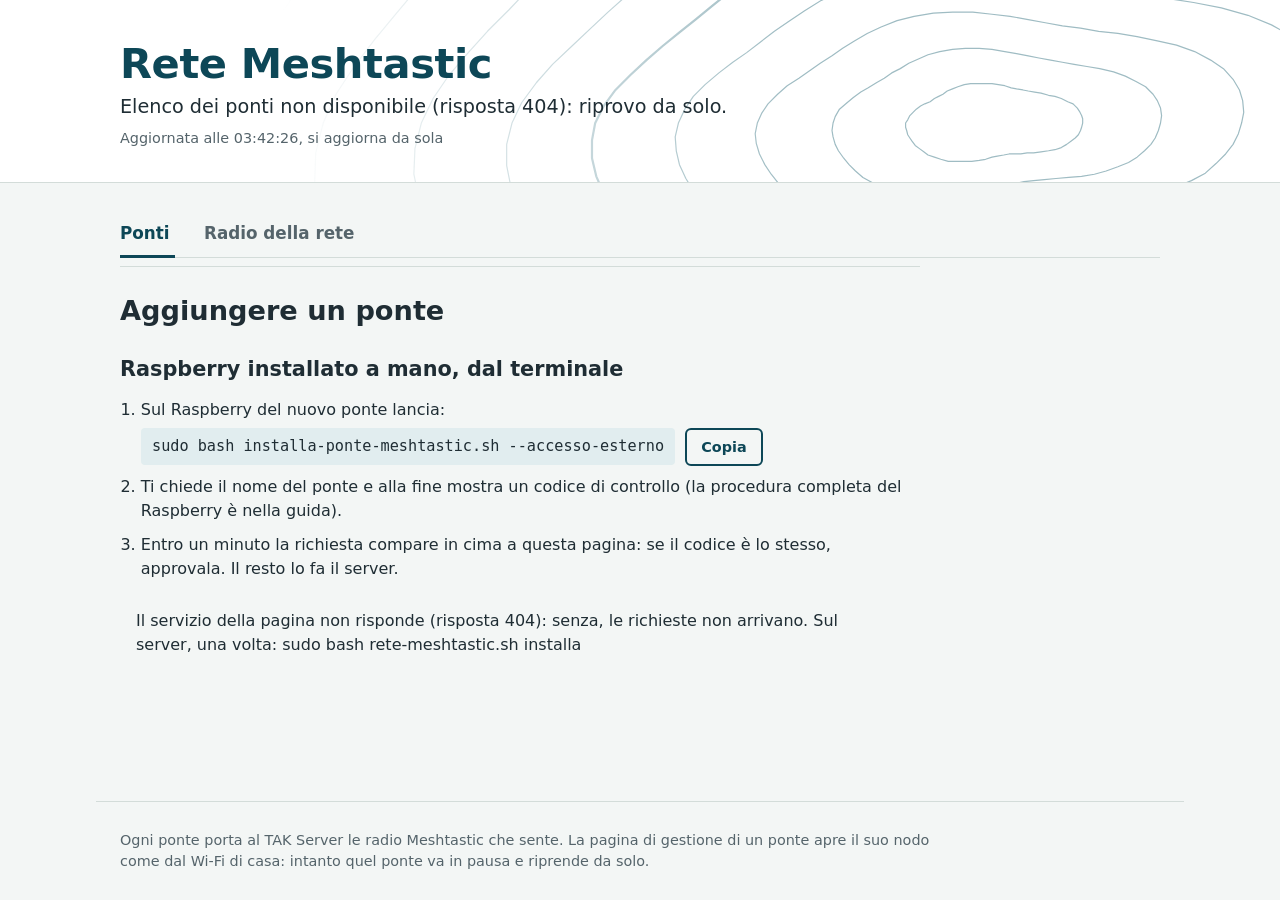
==== commit a65511c3: "mesh2tak 1.10.0: ponti nuovi dalla pagina e radio gestite da lontano Ponti nuovi senza terminale: - " ====
--- a/server/pagina/index.html
+++ b/server/pagina/index.html
@@ -207,6 +207,39 @@
 .togli { font: 600 0.9rem/1 var(--testo); background: none; border: 0; padding: 0.3rem 0; color: var(--ardesia); cursor: pointer; text-decoration: underline; }
 .togli:hover { color: var(--soccorso); }
 .piccolo { font-size: 0.9rem; padding: 0.6rem 0.9rem; }
+.aggiungi h3 { font: 700 1.3rem/1.15 var(--titoli); margin: 2rem 0 0.4rem; }
+.aggiungi h4, .gestione-radio h4 { font: 700 1.1rem/1.2 var(--titoli); margin: 1.4rem 0 0; }
+.aggiungi label small, .gestione-radio label small { display: block; font-weight: 400; color: var(--ardesia); font-size: 0.85rem; }
+.aggiungi select, .gestione-radio select, .gestione-radio input, .gestione-radio textarea, #riprova select, #riprova input { width: 100%; font: 400 1rem/1.4 var(--testo); padding: 0.6rem 0.7rem; border: 1px solid var(--ardesia); border-radius: 6px; background: var(--carta); color: var(--granito); }
+.aggiungi input[type="file"] { padding: 0.45rem; }
+.aggiungi .nota, .gestione-radio .nota { color: var(--ardesia); font-size: 0.9rem; max-width: 44rem; }
+.aggiungi .nuovi > .spiega { background: var(--lago-tenue); margin-top: 0.8rem; }
+.inviti { list-style: none; margin: 1rem 0 0; padding: 0; }
+.aggiungi .invito { margin: 0; padding: 1rem 0; border-top: 1px solid var(--nebbia); }
+.invito h4 { font-size: 1.35rem; margin: 0; }
+.invito .da, .gestione-radio .da { margin: 0.2rem 0 0.4rem; color: var(--ardesia); font-size: 0.95rem; }
+.stato-invito { margin: 0.3rem 0; color: var(--ambra); font-weight: 600; }
+.chiave-invito code { font-size: 0.8rem; word-break: break-all; max-width: 100%; }
+.riga-pulsanti { display: flex; gap: 0.8rem 1.2rem; flex-wrap: wrap; align-items: center; margin-top: 0.9rem; }
+.riga-pulsanti select { width: auto; flex: 1 1 14rem; }
+.installa-richiesta { grid-column: 1 / -1; max-width: 30rem; }
+.installa-richiesta label { display: block; margin: 0.7rem 0 0.25rem; font-weight: 600; }
+.installa-richiesta input, .installa-richiesta select { width: 100%; font: 400 1rem/1.4 var(--testo); padding: 0.55rem 0.7rem; border: 1px solid var(--ardesia); border-radius: 6px; background: var(--carta); color: var(--granito); }
+.installa-richiesta label small { display: block; font-weight: 400; color: var(--ardesia); font-size: 0.85rem; }
+.ponte .riprova { grid-column: 1 / -1; margin-top: 0.6rem; }
+#radio { max-width: 46rem; width: calc(100% - 2rem); }
+.gestione-radio h3 { font: 700 1.2rem/1.2 var(--titoli); margin: 1.5rem 0 0.5rem; padding-top: 1.1rem; border-top: 1px solid var(--nebbia); }
+.gestione-radio label { display: block; margin: 0.75rem 0 0.25rem; font-weight: 600; font-size: 0.95rem; }
+.gestione-radio .si-no { display: flex; gap: 0.55rem; align-items: baseline; font-weight: 400; flex-wrap: wrap; }
+.gestione-radio .si-no input { width: auto; }
+.gestione-radio .si-no small { flex-basis: 100%; }
+.gestione-radio fieldset { border: 1px solid var(--nebbia); border-radius: 6px; margin: 0.9rem 0; padding: 0.1rem 0.9rem 0.8rem; }
+.gestione-radio legend { font-weight: 600; padding: 0 0.3rem; }
+.gestione-radio summary { cursor: pointer; color: var(--lago); font-weight: 600; margin-top: 0.8rem; }
+.gestione-radio .stato-op { position: sticky; bottom: 0; margin: 1.4rem 0 0; padding: 0.7rem 1rem; border-radius: 6px; background: var(--lago-tenue); border: 1px solid var(--curve); }
+.gestione-radio .stato-op[data-esito="errore"] { background: var(--soccorso-tenue); border-color: var(--soccorso); }
+.gestione-radio .stato-op[data-esito="fatto"] { border-color: var(--larice); }
+.voce .gestisci { margin-top: 0.45rem; }
 
 @media (max-width: 760px) {
   h1 { font-size: 2.1rem; }
@@ -286,6 +319,21 @@
   <div class="pulsanti">
     <button class="bottone secondario" type="button" id="aggiorna-annulla">Annulla</button>
     <button class="bottone" type="button" id="aggiorna-conferma">Aggiorna</button>
+  </div>
+</dialog>
+
+<dialog id="radio" aria-labelledby="radio-titolo">
+  <div class="gestione-radio" id="radio-dentro"></div>
+</dialog>
+
+<dialog id="riprova" aria-labelledby="riprova-titolo">
+  <h2 id="riprova-titolo">Riprovare l'installazione?</h2>
+  <p id="riprova-testo"></p>
+  <p><label for="riprova-scheda">Radio del ponte</label><select id="riprova-scheda"></select></p>
+  <p><label for="riprova-posizione">Dove sta (coordinate, vuoto se la radio ha il suo GPS)</label><input id="riprova-posizione" autocomplete="off"></p>
+  <div class="pulsanti">
+    <button class="bottone secondario" type="button" id="riprova-annulla">Annulla</button>
+    <button class="bottone" type="button" id="riprova-conferma">Riprova l'installazione</button>
   </div>
 </dialog>
 
@@ -397,6 +445,7 @@
 }
 
 function durata(s) {
+  if (!Number.isFinite(s)) return "?";          // dato che manca nello stato del ponte
   s = Math.max(0, Math.round(s));
   if (s < 90) return s < 60 ? "meno di un minuto" : "1 minuto";
   const m = Math.round(s / 60);
@@ -629,14 +678,36 @@
   sez.append(box);
 }
 
-function disegnaPonte(p) {
+function valutaPonte(p) {
+  // come valuta(), ma sa che un ponte nuovo si sta ancora installando (dalla 1.10.0)
   const st = stati.get(p.nome);
   const v = valuta(st);
   const d = st && st.dati;
+  const ins = installazioneDi(p.nome);
   if (!d && p.aggiunto && Date.now() - Date.parse(p.aggiunto) < 10 * 60 * 1000) {
     v.parole = "In attesa del primo collegamento";
     v.spiega = "Appena aggiunto: il Raspberry se ne accorge entro qualche minuto e apre il tunnel da solo.";
   }
+  if (!ins || (d && ins.fase === "fatto")) return v;
+  const eta = Date.now() / 1000 - ins.quando;
+  if (ins.fase === "errore") {
+    return {classe: "guasto", parole: "Installazione non riuscita", riprova: ins,
+            spiega: maiuscola(frase(ins.testo || "errore")) + " (" + fa(eta) + ")"};
+  }
+  if (ins.fase === "fatto") {
+    if (eta < 20 * 60) { v.parole = "Installato, in attesa del primo collegamento"; v.spiega = "Il ponte è installato: apre il tunnel da solo entro qualche minuto."; }
+    return v;
+  }
+  if (d) return v;                       // risponde gia': quello che conta e' lo stato vero
+  return {classe: "pausa", parole: "Si sta installando", riprova: eta > 3600 ? ins : null,
+          spiega: maiuscola(frase(ins.testo || "in corso")) + " (" + fa(eta) + "). Tutta l'installazione dura 30-60 minuti e il " +
+                  "Raspberry si riavvia una volta." + (eta > 3600 ? " Nessuna notizia da più di un'ora: Raspberry spento o senza internet?" : "")};
+}
+
+function disegnaPonte(p) {
+  const st = stati.get(p.nome);
+  const v = valutaPonte(p);
+  const d = st && st.dati;
   const sez = el("section", "ponte");
   sez.dataset.stato = v.classe;
   sez.setAttribute("aria-labelledby", "ponte-" + p.nome);
@@ -669,16 +740,25 @@
   }
   capo.append(azione);
   if (v.spiega) capo.append(el("p", "spiega", v.spiega));
+  if (v.riprova && gestione) {
+    const r = el("button", "bottone secondario piccolo riprova", "Riprova l'installazione");
+    r.type = "button";
+    r.addEventListener("click", () => chiediRiprova(p, v.riprova));
+    const riga = el("div", "riprova");
+    riga.append(r);
+    capo.append(riga);
+  }
   sez.append(capo);
 
   if (d) {
     const dl = el("dl", "fatti");
-    fatto(dl, "TAK Server", d.tak.collegato ? "collegato da " + durata(d.ora - d.tak.dal) : "non collegato");
+    const tak = d.tak || {};
+    fatto(dl, "TAK Server", tak.collegato ? "collegato da " + durata(d.ora - tak.dal) : "non collegato");
     fatto(dl, "Radio del ponte", (d.nodo.collegato ? "collegata, " : (d.pausa && d.pausa.attiva ? "lasciata alla gestione, " : "non collegata, ")) + (d.nodo.preset || ""));
     fatto(dl, "Canali", canali(d));
     const c = d.conteggi || {};
     const finestra = d.ora - (d.conteggi_dal || d.avviato);
-    fatto(dl, finestra < 90 ? "Nell'ultimo minuto" : (finestra >= 3600 ? "Nell'ultima ora" : "Negli ultimi " + durata(finestra)), (c.inoltrate || 0) + " posizioni al TAK Server, " + (c.radio_al_server || 0) + " messaggi dalla radio, " + (c.radio_trasmessi || 0) + " alle radio");
+    fatto(dl, !Number.isFinite(finestra) ? "Contatori" : finestra < 90 ? "Nell'ultimo minuto" : (finestra >= 3600 ? "Nell'ultima ora" : "Negli ultimi " + durata(finestra)), (c.inoltrate || 0) + " posizioni al TAK Server, " + (c.radio_al_server || 0) + " messaggi dalla radio, " + (c.radio_trasmessi || 0) + " alle radio");
     fatto(dl, "Programma", "mesh2tak " + (d.versione || "?") + ", acceso da " + durata(d.ora - d.avviato));
     const cr = d.canale_radio;
     if (cr && cr.occupato !== null && cr.occupato !== undefined) {
@@ -703,9 +783,18 @@
   if (r.stesso_nome) chi.append(el("p", "avviso", "C'è un'altra richiesta con lo stesso nome: approva solo quella con il codice giusto."));
   const codice = el("div", "controllo");
   codice.append(el("small", null, "codice di controllo"), el("b", null, r.controllo || "?"));
+  if (r.nuovo) {
+    chi.append(el("p", "da", "Raspberry nuovo" + (r.nuovo.modello ? " (" + r.nuovo.modello + ")" : "") + ", " +
+                             (r.nuovo.radio_usb ? "con una radio USB collegata" : "senza radio USB (scheda sui pin?)") + "."));
+    if (!r.invito) chi.append(el("p", "avviso", "Non ha una chiave d'invito valida (mai messa, già usata o scaduta): nessuno può " +
+                                               "confrontare il codice. Approvalo solo se sei sicuro che è il tuo."));
+  }
   li.append(chi, codice);
-  if (r.stato === "in_corso") {
-    const lav = el("p", "lavora", "Sto aggiungendo il ponte, ci vuole un paio di minuti.");
+  if (r.stato !== "in_corso" && r.nuovo && !r.installa) {
+    li.append(moduloInstalla(r));
+  } else if (r.stato === "in_corso") {
+    const lav = el("p", "lavora", r.installa ? "Sto aggiungendo il ponte; poi il Raspberry si installa da solo." :
+                                                "Sto aggiungendo il ponte, ci vuole un paio di minuti.");
     lav.append(el("small", null, r.fermo ? "Il server non ha ancora cominciato: se resta così, sul server  sudo bash rete-meshtastic.sh installa"
                                          : "Authentik si riavvia: per circa un minuto anche questa pagina può non rispondere."));
     li.append(lav);
@@ -734,6 +823,8 @@
   if (l.azione === "aggiorna-server") return "Aggiornamento del server alla " + (l.versione || "?");
   if (l.azione === "aggiorna-ponti") return "Richiesta di aggiornamento " + (l.nome === "tutti" ? "ai ponti" : "al ponte " + l.nome) +
                                             " alla " + (l.versione || "?");
+  if (l.azione === "impostazioni-nuovi") return "Certificato e canale per i ponti nuovi";
+  if (l.azione === "installa") return "Nuova installazione del ponte " + (l.nome || "?");
   return (PAROLE_AZIONE[l.azione] || "Lavoro sul ponte ") + (l.nome || "?");
 }
 
@@ -747,8 +838,9 @@
     else if (l.azione === "aggiungi") p.append(el("small", null, "Authentik si riavvia: per circa un minuto anche questa pagina può non rispondere."));
     else if (l.azione === "aggiorna-server") p.append(el("small", null, "Il servizio della pagina riparte: per circa un minuto la pagina può non rispondere, poi riprende da sola."));
   } else if (l.esito === "ok") {
-    p.textContent = cosa + ": fatta alle " + oraDi(l.quando) + "." +
-                    (l.azione === "aggiorna-ponti" ? " I ponti si aggiornano da soli entro qualche minuto." : "");
+    p.textContent = cosa + ": " + (l.azione === "impostazioni-nuovi" ? "salvati alle " : "fatta alle ") + oraDi(l.quando) + "." +
+                    (l.azione === "aggiorna-ponti" ? " I ponti si aggiornano da soli entro qualche minuto." : "") +
+                    (l.azione === "installa" ? " Il Raspberry riparte da solo entro un paio di minuti." : "");
   } else {
     p.textContent = cosa + ": non riuscita alle " + oraDi(l.quando) + ".";
     const pr = el("div", "problema", maiuscola(frase(l.messaggio || "errore")));
@@ -785,6 +877,280 @@
   return sez;
 }
 
+// ---- ponti nuovi (dalla 1.10.0): certificato e canale una volta, poi un invito per ogni Raspberry ----
+
+const SCHEDE_RADIO = [["waveshare", "Scheda Waveshare SX1262 (sui pin del Raspberry)"],
+                      ["usb", "Radio Meshtastic collegata via USB"],
+                      ["meshadv", "Scheda MeshAdv (sui pin)"], ["meshadv-mini", "Scheda MeshAdv Mini (sui pin)"],
+                      ["rak", "Scheda RAK6421 con RAK13300 (sui pin)"]];
+let zonaStatoNuovi = null, dettagliImpostazioni = null, zonaInviti = null, moduloInvito = null;
+
+function nomeScheda(s) {
+  const v = SCHEDE_RADIO.find(x => x[0] === s);
+  return v ? v[1] : (s || "radio non scelta");
+}
+
+function sceltaScheda(id, predefinita) {
+  const s = el("select");
+  s.id = id;
+  SCHEDE_RADIO.forEach(([valore, testo]) => { const o = el("option", null, testo); o.value = valore; s.append(o); });
+  s.value = predefinita || "waveshare";
+  return s;
+}
+
+function campo(etichetta, controllo, nota) {
+  const l = el("label", null, etichetta);
+  if (nota) l.append(el("small", null, nota));
+  l.htmlFor = controllo.id;
+  return [l, controllo];
+}
+
+async function copiaTesto(bottone, testo, dopo) {
+  const prima = bottone.textContent;
+  try { await navigator.clipboard.writeText(testo); bottone.textContent = dopo || "Copiato"; }
+  catch (e) { bottone.textContent = "Non riesco a copiare: selezionalo a mano"; }
+  setTimeout(() => { bottone.textContent = prima; }, 4000);
+}
+
+function fileInBase64(file) {
+  return new Promise((ok, no) => {
+    const lettore = new FileReader();
+    lettore.onload = () => ok(String(lettore.result).split(",")[1] || "");
+    lettore.onerror = () => no(new Error("non riesco a leggere il file"));
+    lettore.readAsDataURL(file);
+  });
+}
+
+function passiMicroSD(inv) {
+  const elencoImager = (gestione && gestione.imager) || "";
+  return [
+    "Sul computer installa Raspberry Pi Imager (versione 2 o successiva) da https://www.raspberrypi.com/software/ e aprilo.",
+    "Solo la prima volta: premi \"Opzioni app\" (in basso a sinistra), alla voce \"Repository dei contenuti\" premi \"Modifica\", scegli \"Usa URL personalizzato\", incolla questo indirizzo e premi \"Applica & Riavvia\":\n" + elencoImager,
+    "Scegli il modello del Raspberry, poi il sistema \"Ponte Meshtastic (mesh2tak)\", poi la microSD.",
+    "Personalizzazione. Hostname: ponte-" + inv.nome + ". Localizzazione: Europe/Rome, tastiera it. Utente: un nome e una password a scelta (servono solo per la manutenzione). Wi-Fi: nome e password della rete del posto dove starà il ponte (con il cavo di rete si salta).",
+    "Accesso remoto: attiva \"Abilita SSH\", scegli \"Usa autenticazione con chiave pubblica\", incolla la chiave d'invito qui sotto e premi \"Add\". Senza questa chiave il Raspberry non sa a quale rete presentarsi.\n" + (inv.riga || ""),
+    "Raspberry Pi Connect e Interfacce: vai avanti senza toccare nulla, poi scrivi la microSD.",
+    "Metti la microSD nel Raspberry, collega la radio e l'antenna (mai accenderlo senza antenna) e l'alimentatore. Non serve altro: in 5-10 minuti compare sulla pagina della rete e si installa da solo in 30-60 minuti.",
+  ];
+}
+
+function disegnaInvito(inv) {
+  const li = el("li", "invito");
+  li.append(el("h4", null, inv.nome));
+  li.append(el("p", "da", nomeScheda(inv.scheda) + (inv.posizione ? ", posizione " + inv.posizione : ", senza posizione fissa") +
+                          ". Preparato da " + (inv.da || "?") + " " + giornoOra(inv.creato) + "."));
+  if (inv.stato !== "attesa") {
+    const ins = gestione.installazioni && gestione.installazioni[inv.nome];
+    li.append(el("p", "stato-invito", ins ? "Il Raspberry è arrivato: lo vedi tra i ponti qui sopra." :
+                                            "Il Raspberry è arrivato " + giornoOra(inv.usato || inv.creato) + ": lo sto aggiungendo alla rete."));
+    return li;
+  }
+  li.append(el("p", "stato-invito", "In attesa che il Raspberry si accenda. La chiave d'invito vale una volta sola, fino al " +
+                                    new Date(inv.scade * 1000).toLocaleDateString("it-IT", {day: "numeric", month: "long"}) + "."));
+  const passi = passiMicroSD(inv);
+  const ol = el("ol");
+  passi.forEach(t => {
+    const [testo, daCopiare] = t.split("\n");
+    const voce = el("li", null, testo);
+    if (daCopiare) {
+      const riga = el("div", "comando chiave-invito");
+      const copia = el("button", "bottone secondario piccolo", "Copia");
+      copia.type = "button";
+      copia.addEventListener("click", () => copiaTesto(copia, daCopiare));
+      riga.append(el("code", null, daCopiare), copia);
+      voce.append(riga);
+    }
+    ol.append(voce);
+  });
+  li.append(dettagli("invito:" + inv.id, "Istruzioni per chi prepara la microSD", ol));
+  const riga = el("div", "riga-pulsanti");
+  const tutte = el("button", "bottone piccolo", "Copia le istruzioni da mandare");
+  tutte.type = "button";
+  tutte.addEventListener("click", () => copiaTesto(tutte, "Ponte Meshtastic \"" + inv.nome + "\": come preparare la microSD\n\n" +
+    passi.map((t, i) => (i + 1) + ". " + t).join("\n\n") + "\n", "Copiate: incollale in un messaggio"));
+  const annulla = el("button", "togli", "Annulla l'invito");
+  annulla.type = "button";
+  annulla.addEventListener("click", () => azioneRichiesta(annulla, "annulla-invito", {id: inv.id}));
+  riga.append(tutte, annulla);
+  li.append(riga);
+  return li;
+}
+
+function costruisciNuovi() {
+  const zona = el("div", "nuovi");
+  zona.append(el("h3", null, "Raspberry nuovo, preparato con Raspberry Pi Imager"));
+  zona.append(el("p", null, "Chi ha il Raspberry scrive la microSD con Raspberry Pi Imager incollando una chiave d'invito preparata qui, " +
+    "collega la radio e lo accende. Il Raspberry si presenta da solo a questa pagina, riceve certificato e canale, si installa e " +
+    "compare tra i ponti: nessun terminale, nessun file da copiare."));
+  zonaStatoNuovi = el("p", "spiega");
+  zona.append(zonaStatoNuovi);
+
+  // certificato e canale: una volta
+  const f = el("form");
+  const file = el("input"); file.type = "file"; file.id = "nuovi-file"; file.accept = ".zip,.p12,.pfx"; file.required = true;
+  const password = el("input"); password.type = "password"; password.id = "nuovi-password"; password.autocomplete = "off";
+  password.placeholder = "atakatak, se non l'hai cambiata";
+  const host = el("input"); host.id = "nuovi-host"; host.autocomplete = "off"; host.placeholder = "di solito non serve";
+  const canale = el("input"); canale.id = "nuovi-canale"; canale.required = true; canale.maxLength = 11; canale.autocomplete = "off";
+  canale.placeholder = "es. CNSAS-VA";
+  const chiave = el("input"); chiave.type = "password"; chiave.id = "nuovi-chiave"; chiave.required = true; chiave.autocomplete = "off";
+  chiave.placeholder = "44 caratteri, finisce con =";
+  const secondario = el("input"); secondario.id = "nuovi-secondario"; secondario.maxLength = 11; secondario.autocomplete = "off";
+  secondario.placeholder = "vuoto = LongFast, il pubblico standard";
+  const invia = el("button", "bottone", "Controlla e salva");
+  invia.type = "submit";
+  const esito = el("p", "esito");
+  esito.setAttribute("aria-live", "polite");
+  f.append(...campo("Pacchetto del certificato", file, "il file .zip che la console infra-TAK fa scaricare per il certificato del ponte"),
+           ...campo("Password del certificato", password),
+           ...campo("Indirizzo del TAK Server", host, "solo se il pacchetto non lo contiene"),
+           ...campo("Nome del canale della squadra", canale),
+           ...campo("Chiave del canale della squadra", chiave, "dall'app Meshtastic: Canali, il canale della squadra, chiave"),
+           ...campo("Canale pubblico secondario", secondario),
+           el("p", "nota", "Restano sul server, leggibili solo da root. Da qui non si possono rileggere: si possono solo sostituire. " +
+                           "A ogni Raspberry approvato arrivano cifrati, e solo a lui."),
+           invia, esito);
+  f.addEventListener("submit", async ev => {
+    ev.preventDefault();
+    invia.disabled = true;
+    esito.textContent = "Mando...";
+    try {
+      if (!file.files.length) throw new Error("scegli il pacchetto del certificato");
+      if (file.files[0].size > 256 * 1024) throw new Error("il file è troppo grande: serve il pacchetto .zip della console infra-TAK");
+      const d = await manda("impostazioni-nuovi", {
+        nome_pacchetto: file.files[0].name, pacchetto: await fileInBase64(file.files[0]), password: password.value,
+        host: host.value.trim(), canale: canale.value.trim(), chiave: chiave.value.trim(), secondario: secondario.value.trim()});
+      esito.textContent = (d.messaggio || "Mandato.") + " L'esito compare in cima alla pagina tra qualche secondo.";
+      f.reset();
+      await giro();
+    } catch (e) {
+      esito.textContent = "Non accettato: " + e.message;
+    } finally {
+      invia.disabled = false;
+    }
+  });
+  dettagliImpostazioni = el("details");
+  dettagliImpostazioni.append(el("summary", null, "Certificato e canale per i ponti nuovi"), f);
+  zona.append(dettagliImpostazioni);
+
+  // un invito per ogni Raspberry
+  zonaInviti = el("ul", "inviti");
+  zona.append(zonaInviti);
+  moduloInvito = el("form");
+  const nome = el("input");
+  nome.id = "invito-nome"; nome.required = true; nome.maxLength = 20; nome.pattern = "[a-z0-9]([a-z0-9\\-]{0,18}[a-z0-9])?";
+  nome.placeholder = "es. velate"; nome.autocomplete = "off";
+  nome.title = "minuscole, numeri e trattini (non all'inizio o alla fine), al massimo 20 caratteri";
+  const scheda = sceltaScheda("invito-scheda");
+  const posizione = el("input");
+  posizione.id = "invito-posizione"; posizione.autocomplete = "off"; posizione.placeholder = "es. 45.8205, 8.8257";
+  const prepara = el("button", "bottone", "Prepara l'invito");
+  prepara.type = "submit";
+  const esitoInvito = el("p", "esito");
+  esitoInvito.setAttribute("aria-live", "polite");
+  moduloInvito.append(el("h4", null, "Prepara un ponte nuovo"),
+                      ...campo("Nome del ponte", nome, "diventa anche il nome sulla mappa: Ponte CNSAS Velate"),
+                      ...campo("Radio del ponte", scheda),
+                      ...campo("Dove sta", posizione, "coordinate copiate da Google Maps; vuoto se la radio ha il suo GPS"),
+                      el("p"), prepara, esitoInvito);
+  moduloInvito.addEventListener("submit", async ev => {
+    ev.preventDefault();
+    prepara.disabled = true;
+    esitoInvito.textContent = "Preparo...";
+    try {
+      const d = await manda("invita", {nome: nome.value.trim(), scheda: scheda.value, posizione: posizione.value.trim()});
+      dettagliAperti.add("invito:" + d.invito.id);
+      esitoInvito.textContent = "Invito pronto: qui sopra ci sono le istruzioni da mandare a chi prepara la microSD.";
+      moduloInvito.reset();
+      await giro();
+    } catch (e) {
+      esitoInvito.textContent = "Non riuscito: " + e.message;
+    } finally {
+      prepara.disabled = false;
+    }
+  });
+  zona.append(moduloInvito);
+  return zona;
+}
+
+function aggiornaNuovi() {
+  if (!zonaStatoNuovi) return;
+  const n = gestione && gestione.ponti_nuovi;
+  zonaStatoNuovi.parentNode.hidden = !gestione || !n;      // server piu' vecchio della 1.10.0: niente
+  if (!gestione || !n) return;
+  if (n.pronto) {
+    zonaStatoNuovi.textContent = "Per i ponti nuovi: certificato " + (n.certificato ? "\"" + n.certificato + "\"" : "caricato") +
+      (n.scade ? " (scade il " + new Date(n.scade * 1000).toLocaleDateString("it-IT") + ")" : "") + ", TAK Server " + (n.server || "?") +
+      ", canale " + n.canale + ", secondario " + (n.secondario || "LongFast") + ". Caricati da " + (n.da || "?") + " " +
+      giornoOra(n.aggiornato) + ".";
+    dettagliImpostazioni.firstChild.textContent = "Cambia certificato o canale";
+  } else {
+    zonaStatoNuovi.textContent = "Prima, una volta sola: carica qui sotto il certificato e la chiave del canale che i ponti nuovi devono usare.";
+    dettagliImpostazioni.firstChild.textContent = "Certificato e canale per i ponti nuovi";
+    if (!dettagliImpostazioni.dataset.aperto) { dettagliImpostazioni.open = true; dettagliImpostazioni.dataset.aperto = "1"; }
+  }
+  moduloInvito.hidden = !n.pronto;
+  zonaInviti.replaceChildren(...(gestione.inviti || []).map(disegnaInvito));
+}
+
+// un Raspberry nuovo arrivato senza una chiave d'invito valida: si puo' installare lo stesso, ma lo decide chi approva
+const moduliRichiesta = new Map();     // i moduli restano gli stessi tra un aggiornamento e l'altro della pagina
+
+function moduloInstalla(r) {
+  if (moduliRichiesta.has(r.id)) return moduliRichiesta.get(r.id);
+  const f = el("form", "installa-richiesta");
+  const nome = el("input");
+  nome.id = "inst-nome-" + r.id.slice(0, 8); nome.required = true; nome.maxLength = 20; nome.value = r.nome === "nuovo" ? "" : r.nome;
+  nome.pattern = "[a-z0-9]([a-z0-9\\-]{0,18}[a-z0-9])?"; nome.autocomplete = "off";
+  const scheda = sceltaScheda("inst-scheda-" + r.id.slice(0, 8), r.nuovo && r.nuovo.radio_usb ? "usb" : "waveshare");
+  const posizione = el("input");
+  posizione.id = "inst-pos-" + r.id.slice(0, 8); posizione.autocomplete = "off"; posizione.placeholder = "es. 45.8205, 8.8257";
+  const no = el("button", "bottone secondario piccolo", "Rifiuta");
+  no.type = "button";
+  no.addEventListener("click", () => azioneRichiesta(no, "rifiuta", {id: r.id}));
+  const si = el("button", "bottone piccolo", "Approva e installa");
+  si.type = "submit";
+  const riga = el("div", "riga-pulsanti");
+  riga.append(no, si);
+  f.append(...campo("Nome del ponte", nome), ...campo("Radio del ponte", scheda), ...campo("Dove sta", posizione, "vuoto se la radio ha il suo GPS"), riga);
+  f.addEventListener("submit", ev => {
+    ev.preventDefault();
+    if (!window.confirm("Questo Raspberry non ha una chiave d'invito valida. Approvandolo riceve il certificato del TAK Server e la " +
+                        "chiave del canale: fallo solo se sei sicuro che è il tuo (stesso nome, acceso adesso). Continuo?")) return;
+    azioneRichiesta(si, "approva", {id: r.id, sostituisci: !!r.sostituisce,
+                                    installa: {nome: nome.value.trim(), scheda: scheda.value, posizione: posizione.value.trim()}});
+  });
+  moduliRichiesta.set(r.id, f);
+  return f;
+}
+
+// installazione di un ponte nuovo: a che punto e', e "Riprova"
+function installazioneDi(nome) {
+  return (gestione && gestione.installazioni && gestione.installazioni[nome]) || null;
+}
+
+let daRiprovare = null;
+
+function chiediRiprova(p, ins) {
+  daRiprovare = p;
+  document.getElementById("riprova-testo").textContent = "Il Raspberry del ponte " + p.nome + " riscarica la configurazione (con il " +
+    "certificato e il canale salvati adesso) e rifà l'installazione da dove serve. Parte entro un paio di minuti.";
+  const scelta = document.getElementById("riprova-scheda");
+  if (!scelta.options.length) SCHEDE_RADIO.forEach(([v, t]) => { const o = el("option", null, t); o.value = v; scelta.append(o); });
+  scelta.value = ins.scheda || "waveshare";
+  document.getElementById("riprova-posizione").value = ins.posizione || "";
+  document.getElementById("riprova").showModal();
+}
+
+document.getElementById("riprova-annulla").addEventListener("click", () => document.getElementById("riprova").close());
+document.getElementById("riprova-conferma").addEventListener("click", async ev => {
+  const p = daRiprovare;
+  document.getElementById("riprova").close();
+  if (p) await azioneRichiesta(ev.target, "riprova-installazione", {nome: p.nome, scheda: document.getElementById("riprova-scheda").value,
+                                                                   posizione: document.getElementById("riprova-posizione").value.trim()});
+  ev.target.disabled = false;
+});
+
 let sezAggiungi = null, zonaServizio = null, zonaModulo = null, zonaRifiutate = null;
 
 function costruisciAggiungi() {
@@ -792,6 +1158,8 @@
   const sez = el("section", "aggiungi");
   sez.id = "aggiungi";
   sez.append(el("h2", null, "Aggiungere un ponte"));
+  sez.append(costruisciNuovi());
+  sez.append(el("h3", null, "Raspberry installato a mano, dal terminale"));
   const ol = el("ol");
   const passo1 = el("li", null, "Sul Raspberry del nuovo ponte lancia:");
   const riga = el("div", "comando");
@@ -864,6 +1232,7 @@
                                           ": senza, le richieste non arrivano. Sul server, una volta: sudo bash rete-meshtastic.sh installa"));
   }
   zonaModulo.hidden = !gestione;
+  aggiornaNuovi();
   const rif = gestione ? (gestione.rifiutate || []) : [];
   zonaRifiutate.replaceChildren(...(rif.length ? [disegnaRifiutate(rif)] : []));
 }
@@ -1119,6 +1488,356 @@
   document.getElementById("togli").showModal();
 }
 
+// ---- radio della squadra gestite da lontano (dalla 1.10.0), attraverso il nodo di un ponte ----
+
+const SEZIONI_IT = {device: "Dispositivo e ruolo", position: "Posizione e GPS", power: "Alimentazione e risparmio",
+                    network: "Rete (Wi-Fi)", display: "Schermo", lora: "Radio LoRa (frequenze, preset)",
+                    bluetooth: "Bluetooth", security: "Sicurezza (solo lettura)", mqtt: "MQTT",
+                    telemetry: "Telemetria (batteria, sensori)", neighbor_info: "Radio vicine",
+                    external_notification: "Avvisi esterni (cicalino, LED)", store_forward: "Store & Forward",
+                    range_test: "Prova di portata", serial: "Porta seriale", canned_message: "Messaggi pronti",
+                    detection_sensor: "Sensore di presenza", ambient_lighting: "Luci", paxcounter: "Contapersone",
+                    remote_hardware: "Hardware remoto", audio: "Audio"};
+const CAMPI_IT = {
+  "device.role": "Ruolo della radio", "device.rebroadcast_mode": "Che cosa ripete",
+  "device.node_info_broadcast_secs": "Manda il suo nome ogni (secondi)", "device.tzdef": "Fuso orario",
+  "device.led_heartbeat_disabled": "LED lampeggiante spento", "device.button_gpio": "Pin del pulsante",
+  "position.position_broadcast_secs": "Manda la posizione ogni (secondi)",
+  "position.position_broadcast_smart_enabled": "Posizione intelligente (più spesso se si muove)",
+  "position.fixed_position": "Usa una posizione fissa", "position.gps_mode": "GPS",
+  "position.gps_update_interval": "Legge il GPS ogni (secondi)",
+  "position.broadcast_smart_minimum_distance": "Posizione intelligente: distanza minima (metri)",
+  "position.broadcast_smart_minimum_interval_secs": "Posizione intelligente: intervallo minimo (secondi)",
+  "power.is_power_saving": "Risparmio di energia", "power.on_battery_shutdown_after_secs": "A batteria si spegne dopo (secondi)",
+  "lora.region": "Regione (frequenze di legge)", "lora.use_preset": "Usa un preset", "lora.modem_preset": "Preset (velocità e portata)",
+  "lora.hop_limit": "Salti al massimo", "lora.tx_enabled": "Trasmissione accesa",
+  "lora.tx_power": "Potenza di trasmissione (dBm, 0 = la massima consentita)", "lora.channel_num": "Slot di frequenza (0 = automatico)",
+  "lora.override_duty_cycle": "Ignora il limite di tempo radio (non in Europa)",
+  "bluetooth.enabled": "Bluetooth acceso", "bluetooth.mode": "Abbinamento", "bluetooth.fixed_pin": "PIN fisso",
+  "display.screen_on_secs": "Schermo acceso per (secondi)",
+  "telemetry.device_update_interval": "Manda batteria e canale ogni (secondi)",
+  "security.public_key": "Chiave pubblica della radio", "security.admin_key": "Chiavi amministratore",
+  "security.is_managed": "Gestita solo da lontano", "security.serial_enabled": "Porta seriale attiva",
+};
+const RISCHI = {
+  lora: "Se cambi regione, preset o frequenza questa radio non si sente più con le altre finché non le cambi tutte: da lontano non la recuperi.",
+  bluetooth: "Se spegni il Bluetooth o cambi il PIN, da vicino ci si rientra solo con il cavo.",
+  network: "Impostazioni di rete sbagliate possono rendere la radio irraggiungibile dal Wi-Fi.",
+  power: "Con il risparmio di energia la radio dorme e da lontano risponde molto più lentamente, o per niente.",
+  device: "Un ruolo sbagliato cambia come la radio ripete i messaggi degli altri (i ripetitori vanno messi solo in punti alti).",
+};
+let schemaRadio = null;             // sezioni e campi, come li conosce il ponte
+let radioAperta = null;             // {v, ponte, ...}
+
+function pontiCheGestiscono(v) {
+  return v.ponti.filter(x => { const d = (stati.get(x.ponte) || {}).dati; return d && d.gestione && d.gestione.radio; });
+}
+
+async function chiamaRadio(ponte, percorso, corpo) {
+  const opzioni = {cache: "no-store", redirect: "manual", credentials: "same-origin"};
+  if (corpo) Object.assign(opzioni, {method: "POST", headers: {"Content-Type": "application/json", "X-Mesh2tak": "1"},
+                                     body: JSON.stringify(corpo)});
+  const r = await fetch("radio/" + encodeURIComponent(ponte) + percorso, opzioni);
+  if (r.type === "opaqueredirect") { document.getElementById("sessione").hidden = false; throw new Error("sessione scaduta: ricarica la pagina"); }
+  let d = {};
+  try { d = await r.json(); } catch (e) { d = {}; }
+  if (!r.ok) throw new Error(d.errore || (r.status === 502 ? "il ponte " + ponte + " non risponde" : "il ponte risponde " + r.status));
+  return d;
+}
+
+function statoRadio(testo, esito) {
+  const s = document.getElementById("radio-stato");
+  s.textContent = testo;
+  s.dataset.esito = esito || "";
+}
+
+async function operazioneRadio(corpo, cosa) {
+  // una richiesta alla radio passa dal ponte e torna via radio: si aspetta l'esito chiedendolo al ponte
+  const a = radioAperta;
+  if (a.occupata) { statoRadio("Aspetta che finisca l'operazione in corso.", "errore"); return null; }
+  a.occupata = true;
+  document.getElementById("radio-dentro").querySelectorAll("button").forEach(b => { b.disabled = true; });
+  statoRadio(cosa + ": mando la richiesta al ponte " + a.ponte + "...");
+  try {
+    const {op} = await chiamaRadio(a.ponte, "/op", Object.assign({radio: a.v.id}, corpo));
+    const inizio = Date.now();
+    for (;;) {
+      await new Promise(ok => setTimeout(ok, 2000));
+      if (radioAperta !== a) return null;                 // finestra chiusa: l'operazione va avanti sul ponte
+      const o = await chiamaRadio(a.ponte, "/op?id=" + encodeURIComponent(op));
+      if (o.stato === "fatto") { statoRadio(cosa + ": " + ((o.risultato && o.risultato.messaggio) || "fatto."), "fatto"); return o; }
+      if (o.stato === "errore") { a.parziale = o.risultato || {}; throw new Error(o.errore || "non riuscito"); }
+      statoRadio(cosa + ": " + (o.passo || "in corso") + " (" + Math.round((Date.now() - inizio) / 1000) + " s)");
+      if (Date.now() - inizio > 12 * 60 * 1000) throw new Error("il ponte non ha finito in 12 minuti");
+    }
+  } catch (e) {
+    statoRadio(cosa + " non riuscito: " + frase(e.message), "errore");
+    return null;
+  } finally {
+    a.occupata = false;
+    if (radioAperta === a) document.getElementById("radio-dentro").querySelectorAll("button").forEach(b => { b.disabled = false; });
+  }
+}
+
+function controlloCampo(c, valore, prefisso) {
+  // un controllo per un campo dello schema; .leggi() rida' il valore nel formato del protocollo
+  const id = "rc-" + prefisso.replace(/\W/g, "-");
+  const etichetta = CAMPI_IT[prefisso] || c.nome;
+  if (c.tipo === "gruppo" && !c.ripetuto) {
+    const fs = el("fieldset");
+    fs.append(el("legend", null, etichetta));
+    const figli = c.campi.map(f => controlloCampo(f, (valore || {})[f.nome], prefisso + "." + f.nome));
+    figli.forEach(f => fs.append(...f.nodi));
+    return {nodi: [fs], leggi: () => Object.fromEntries(c.campi.map((f, i) => [f.nome, figli[i].leggi()]))};
+  }
+  let i;
+  if (c.ripetuto || c.tipo === "gruppo") {
+    i = el("textarea");
+    const righe = Array.isArray(valore) ? valore.map(x => typeof x === "object" ? JSON.stringify(x) : String(x)) : [];
+    i.value = righe.join("\n");
+    i.rows = Math.max(2, righe.length + 1);
+    i.spellcheck = false;
+    i.id = id;
+    const l = el("label", null, etichetta);
+    l.append(el("small", null, "uno per riga" + (CAMPI_IT[prefisso] ? " (" + c.nome + ")" : "")));
+    l.htmlFor = id;
+    return {nodi: [l, i], leggi: () => i.value.split("\n").map(x => x.trim()).filter(Boolean).map(x => {
+      if (c.tipo === "gruppo") return JSON.parse(x);
+      if (c.tipo === "intero" || c.tipo === "decimale") return Number(x);
+      return x;
+    })};
+  }
+  if (c.tipo === "si_no") {
+    i = el("input"); i.type = "checkbox"; i.checked = !!valore; i.id = id;
+    const l = el("label", "si-no");
+    l.append(i, document.createTextNode(etichetta));
+    if (CAMPI_IT[prefisso]) l.append(el("small", null, c.nome));
+    return {nodi: [l], leggi: () => i.checked};
+  }
+  if (c.tipo === "scelta") {
+    i = el("select");
+    c.opzioni.forEach(o => { const op = el("option", null, (c.nome === "role" && RUOLI[o]) ? o + " (" + RUOLI[o] + ")" : o); op.value = o; i.append(op); });
+    i.value = valore === undefined || valore === null ? c.opzioni[0] : String(valore);
+  } else {
+    i = el("input");
+    i.autocomplete = "off"; i.spellcheck = false;
+    if ((c.tipo === "intero" || c.tipo === "decimale") && typeof valore !== "string") { i.type = "number"; i.step = c.tipo === "decimale" ? "any" : "1"; }
+    i.value = valore === undefined || valore === null ? "" : String(valore);
+  }
+  i.id = id;
+  const l = el("label", null, etichetta);
+  if (CAMPI_IT[prefisso]) l.append(el("small", null, c.nome));
+  l.htmlFor = id;
+  return {nodi: [l, i], leggi: () => {
+    if (c.tipo === "intero" || c.tipo === "decimale") return i.type === "number" ? Number(i.value || 0) : i.value.trim();
+    return i.value;
+  }};
+}
+
+function moduloSezione(sez, valori) {
+  const f = el("form");
+  const controlli = sez.campi.map(c => controlloCampo(c, valori[c.nome], sez.nome + "." + c.nome));
+  controlli.forEach(c => f.append(...c.nodi));
+  if (sez.sola_lettura) {
+    f.querySelectorAll("input, select, textarea").forEach(x => { x.disabled = true; });
+    f.append(el("p", "nota", "Da lontano la sicurezza si può solo leggere: si cambia da vicino, con l'app Meshtastic."));
+    return f;
+  }
+  const salva = el("button", "bottone piccolo", "Salva sulla radio");
+  salva.type = "submit";
+  f.append(el("p"), salva);
+  f.addEventListener("submit", async ev => {
+    ev.preventDefault();
+    let nuovi;
+    try { nuovi = Object.fromEntries(sez.campi.map((c, i) => [c.nome, controlli[i].leggi()])); }
+    catch (e) { statoRadio("Un valore non è scritto bene: " + e.message, "errore"); return; }
+    const rischio = RISCHI[sez.nome];
+    if (!window.confirm((rischio ? rischio + "\n\n" : "") + "Salvo \"" + (SEZIONI_IT[sez.nome] || sez.nome) + "\" sulla radio " +
+                        (radioAperta.v.nome || radioAperta.v.id) + "? Dopo si riavvia da sola.")) return;
+    await operazioneRadio({azione: "scrivi", sezione: sez.nome, valori: nuovi}, "Salvataggio");
+  });
+  return f;
+}
+
+function moduloCanale(c, canaliPonte) {
+  const f = el("form", "canale");
+  const p = "rk-" + c.indice;
+  const nome = el("input"); nome.id = p + "-nome"; nome.maxLength = 11; nome.value = c.nome || ""; nome.autocomplete = "off";
+  const ruolo = el("select"); ruolo.id = p + "-ruolo";
+  (c.indice === 0 ? ["PRIMARY"] : ["SECONDARY", "DISABLED"]).forEach(r => {
+    const o = el("option", null, {PRIMARY: "primario", SECONDARY: "secondario", DISABLED: "spento"}[r]); o.value = r; ruolo.append(o);
+  });
+  ruolo.value = c.ruolo === "DISABLED" && c.indice ? "DISABLED" : (c.indice ? "SECONDARY" : "PRIMARY");
+  const chiave = el("select"); chiave.id = p + "-chiave";
+  const descr = c.chiave.tipo === "privata" ? "privata" + (c.chiave.come_ponte ? ", uguale a quella del canale " + c.chiave.come_ponte + " del ponte" : ", diversa da quelle del ponte")
+              : (c.chiave.tipo === "predefinita" ? "quella pubblica nota a tutti" : "nessuna (in chiaro)");
+  const scelte = [];
+  if (c.ruolo !== "DISABLED" || c.indice === 0) scelte.push(["tieni", "Lascia la chiave com'è (" + descr + ")"]);
+  canaliPonte.filter(x => x.privato).forEach(x => scelte.push(["ponte:" + x.indice, "Stessa chiave del canale " + x.nome + " del ponte"]));
+  scelte.push(["predefinita", "Chiave pubblica nota a tutti (come LongFast)"], ["nuova", "Un'altra chiave, la scrivo io"]);
+  scelte.forEach(([v, t]) => { const o = el("option", null, t); o.value = v; chiave.append(o); });
+  const nuova = el("input"); nuova.id = p + "-nuova"; nuova.type = "password"; nuova.autocomplete = "off"; nuova.hidden = true;
+  nuova.placeholder = "chiave in base64 (16 o 32 byte)";
+  chiave.addEventListener("change", () => { nuova.hidden = chiave.value !== "nuova"; });
+  const precisione = el("input"); precisione.id = p + "-prec"; precisione.type = "number"; precisione.min = 0; precisione.max = 32;
+  precisione.value = c.precisione || 0;
+  const salva = el("button", "bottone piccolo", "Salva il canale " + c.indice);
+  salva.type = "submit";
+  f.append(el("h4", null, "Canale " + c.indice + (c.nome ? ": " + c.nome : (c.ruolo === "DISABLED" ? " (spento)" : ""))),
+           ...campo("Nome", nome), ...campo("Stato", ruolo), ...campo("Chiave", chiave), nuova,
+           ...campo("Precisione della posizione su questo canale", precisione, "0 = non la manda, 32 = esatta, 13 = circa 3 km"),
+           el("p"), salva);
+  f.addEventListener("submit", async ev => {
+    ev.preventDefault();
+    const modo = chiave.value.startsWith("ponte:") ? {modo: "ponte", canale_ponte: Number(chiave.value.slice(6))}
+               : (chiave.value === "nuova" ? {modo: "nuova", valore: nuova.value.trim()} : {modo: chiave.value});
+    if (!window.confirm("Se sbagli nome o chiave del canale della squadra questa radio esce dalla rete e da lontano non la recuperi.\n\n" +
+                        "Salvo il canale " + c.indice + " sulla radio " + (radioAperta.v.nome || radioAperta.v.id) + "?")) return;
+    const o = await operazioneRadio({azione: "canale", indice: c.indice, ruolo: ruolo.value, nome: nome.value.trim(), chiave: modo,
+                                     precisione: Number(precisione.value || 0), uplink: !!c.uplink, downlink: !!c.downlink},
+                                    "Canale " + c.indice);
+    nuova.value = "";
+    return o;
+  });
+  return f;
+}
+
+function apriGestioneRadio(v) {
+  const adatti = pontiCheGestiscono(v);
+  if (!adatti.length) return;
+  const dentro = document.getElementById("radio-dentro");
+  const a = radioAperta = {v, ponte: adatti[0].ponte, occupata: false};
+  const titolo = el("h2", null, v.nome || "Radio " + v.id);
+  titolo.id = "radio-titolo";
+  const chi = el("p", "da", [v.nome_breve, v.id, nomeModello(v.modello)].filter(Boolean).join(", ") + ". Sentita " + fa(v.eta) + ".");
+
+  // da quale ponte: ogni comando parte dal nodo di quel ponte e arriva alla radio via radio
+  const scelta = el("select"); scelta.id = "radio-ponte";
+  adatti.forEach(x => {
+    const o = el("option", null, x.ponte + (x.salti === 0 ? " (la sente direttamente)" : (x.salti > 0 ? " (passando da " + x.salti + " radio)" : "")));
+    o.value = x.ponte; scelta.append(o);
+  });
+  const chiaveAdmin = el("div", "comando chiave-invito");
+  const spiegaChiave = el("div");
+  function mostraChiave() {
+    a.ponte = scelta.value;
+    const d = (stati.get(a.ponte) || {}).dati || {};
+    const copia = el("button", "bottone secondario piccolo", "Copia");
+    copia.type = "button";
+    copia.addEventListener("click", () => copiaTesto(copia, d.chiave_pubblica || ""));
+    chiaveAdmin.replaceChildren(el("code", null, d.chiave_pubblica || "il ponte non l'ha ancora letta dal suo nodo: riprova tra un minuto"), copia);
+  }
+  scelta.addEventListener("change", mostraChiave);
+  mostraChiave();
+  spiegaChiave.append(el("p", null, "La radio accetta comandi solo da chi ha messo tra le sue \"chiavi amministratore\". Va fatto una volta, da vicino, " +
+    "con il telefono: app Meshtastic collegata a quella radio, Impostazioni, Sicurezza, Chiave amministratore: incolla la chiave qui sotto " +
+    "(è la chiave pubblica del nodo del ponte) e salva. Serve il firmware 2.5 o successivo. Ogni ponte ha la sua: una radio ne tiene fino a tre."), chiaveAdmin);
+
+  const stato = el("p", "stato-op", "Ogni operazione è un messaggio radio che va e torna: può volerci da qualche secondo a più di un minuto.");
+  stato.id = "radio-stato";
+  stato.setAttribute("aria-live", "polite");
+
+  // nome, posizione fissa, riavvio
+  const zonaNome = el("div");
+  const leggiBase = el("button", "bottone piccolo", "Leggi dalla radio");
+  leggiBase.type = "button";
+  const fNome = el("form");
+  const lungo = el("input"); lungo.id = "radio-nome"; lungo.maxLength = 39; lungo.required = true; lungo.value = v.nome || ""; lungo.autocomplete = "off";
+  const corto = el("input"); corto.id = "radio-sigla"; corto.maxLength = 4; corto.required = true; corto.value = v.nome_breve || ""; corto.autocomplete = "off";
+  const salvaNome = el("button", "bottone piccolo", "Salva il nome");
+  salvaNome.type = "submit";
+  fNome.append(...campo("Nome", lungo), ...campo("Sigla", corto, "al massimo 4 caratteri"), el("p"), salvaNome);
+  fNome.addEventListener("submit", async ev => {
+    ev.preventDefault();
+    await operazioneRadio({azione: "proprietario", nome: lungo.value.trim(), nome_breve: corto.value.trim()}, "Nome");
+  });
+  const info = el("p", "da");
+  leggiBase.addEventListener("click", async () => {
+    const o = await operazioneRadio({azione: "leggi", sezioni: ["proprietario", "info"]}, "Lettura");
+    const r = (o && o.risultato) || a.parziale || {};
+    if (r.proprietario) { lungo.value = r.proprietario.nome; corto.value = r.proprietario.nome_breve; }
+    if (r.info) info.textContent = "Firmware " + r.info.firmware + ", " + nomeModello(r.info.modello) + ", ruolo " + (RUOLI[r.info.ruolo] || r.info.ruolo) + ".";
+  });
+  zonaNome.append(el("h3", null, "Nome"), leggiBase, info, fNome);
+
+  const fPos = el("form");
+  const coord = el("input"); coord.id = "radio-coord"; coord.autocomplete = "off"; coord.placeholder = "es. 45.8700, 8.7700";
+  const quota = el("input"); quota.id = "radio-quota"; quota.type = "number"; quota.placeholder = "metri";
+  const metti = el("button", "bottone piccolo", "Imposta la posizione fissa");
+  metti.type = "submit";
+  const togliPos = el("button", "bottone secondario piccolo", "Torna al GPS");
+  togliPos.type = "button";
+  const rigaPos = el("div", "riga-pulsanti");
+  rigaPos.append(metti, togliPos);
+  fPos.append(...campo("Coordinate", coord, "copiate da Google Maps"), ...campo("Quota", quota), rigaPos);
+  fPos.addEventListener("submit", async ev => {
+    ev.preventDefault();
+    const m = coord.value.trim().split(/[\s,;]+/).filter(Boolean).map(Number);
+    if (m.length < 2 || m.some(isNaN)) { statoRadio("Coordinate: latitudine e longitudine separate da una virgola.", "errore"); return; }
+    await operazioneRadio({azione: "posizione_fissa", lat: m[0], lon: m[1], quota: Number(quota.value || 0)}, "Posizione fissa");
+  });
+  togliPos.addEventListener("click", () => operazioneRadio({azione: "togli_posizione_fissa"}, "Posizione fissa"));
+  const zonaPos = el("div");
+  zonaPos.append(el("h3", null, "Posizione fissa"), el("p", "da", "Per ripetitori e radio senza GPS. Gli intervalli di invio stanno in \"Posizione e GPS\", più sotto."), fPos);
+
+  // tutte le impostazioni, una sezione alla volta
+  const zonaSez = el("div");
+  const sceltaSez = el("select"); sceltaSez.id = "radio-sezione";
+  const leggiSez = el("button", "bottone piccolo", "Leggi dalla radio");
+  leggiSez.type = "button";
+  const rigaSez = el("div", "riga-pulsanti");
+  rigaSez.append(sceltaSez, leggiSez);
+  const zonaModuloSez = el("div");
+  zonaSez.append(el("h3", null, "Impostazioni"), el("p", "da", "Le stesse dell'app Meshtastic, con i nomi originali accanto. Prima si leggono dalla radio, poi si cambiano."), rigaSez, zonaModuloSez);
+  leggiSez.addEventListener("click", async () => {
+    const sez = schemaRadio.sezioni.find(s => s.nome === sceltaSez.value);
+    const o = await operazioneRadio({azione: "leggi", sezioni: [sez.nome]}, "Lettura");
+    if (o && o.risultato && o.risultato[sez.nome]) zonaModuloSez.replaceChildren(moduloSezione(sez, o.risultato[sez.nome]));
+  });
+
+  // canali
+  const zonaCanali = el("div");
+  const leggiCanali = el("button", "bottone piccolo", "Leggi i canali dalla radio");
+  leggiCanali.type = "button";
+  const elencoCanali = el("div");
+  zonaCanali.append(el("h3", null, "Canali"), el("p", "da", "Le chiavi non escono mai dal ponte: qui vedi solo se sono uguali a quelle del ponte."), leggiCanali, elencoCanali);
+  leggiCanali.addEventListener("click", async () => {
+    const o = await operazioneRadio({azione: "leggi", sezioni: ["canali"]}, "Lettura dei canali");
+    if (!o || !o.risultato || !o.risultato.canali) return;
+    const canaliPonte = (((stati.get(a.ponte) || {}).dati || {}).nodo || {}).canali || [];
+    const letti = o.risultato.canali;
+    const moduli = letti.map(c => moduloCanale(c, canaliPonte));
+    if (letti.length < 8) moduli.push(moduloCanale({indice: letti.length, ruolo: "DISABLED", nome: "", chiave: {tipo: "nessuna"}, precisione: 0}, canaliPonte));
+    elencoCanali.replaceChildren(...moduli);
+  });
+
+  const zonaRiavvia = el("div");
+  const riavvia = el("button", "bottone secondario piccolo", "Riavvia la radio");
+  riavvia.type = "button";
+  riavvia.addEventListener("click", () => { if (window.confirm("Riavvio la radio " + (v.nome || v.id) + "?")) operazioneRadio({azione: "riavvia"}, "Riavvio"); });
+  zonaRiavvia.append(el("h3", null, "Riavvio"), riavvia);
+
+  const chiudi = el("button", "bottone secondario", "Chiudi");
+  chiudi.type = "button";
+  chiudi.addEventListener("click", () => document.getElementById("radio").close());
+  const fondo = el("div", "pulsanti");
+  fondo.append(chiudi);
+  dentro.replaceChildren(titolo, chi, ...campo("Attraverso il ponte", scelta),
+                         dettagli("radio-chiave", "La prima volta: la chiave di amministrazione da mettere sulla radio", spiegaChiave),
+                         zonaNome, zonaPos, zonaSez, zonaCanali, zonaRiavvia, stato, fondo);
+  document.getElementById("radio").showModal();
+  (async () => {
+    try {
+      if (!schemaRadio) schemaRadio = await chiamaRadio(a.ponte, "/schema");
+      schemaRadio.sezioni.forEach(s => { const o = el("option", null, SEZIONI_IT[s.nome] || s.nome); o.value = s.nome; sceltaSez.append(o); });
+    } catch (e) {
+      statoRadio("Non riesco a parlare con il ponte " + a.ponte + ": " + frase(e.message), "errore");
+    }
+  })();
+}
+
+document.getElementById("radio").addEventListener("close", () => { radioAperta = null; });
+
 let schedaPonti = null, schedaRadio = null;
 let riassuntoRadio = null, avvisiRadio = null, cercaRadio = null, testaVoci = null, elencoRadio = null;
 
@@ -1296,6 +2015,12 @@
     }
     ponti.append(s);
   });
+  if (!v.ponte && pontiCheGestiscono(v).length) {
+    const g = el("button", "bottone secondario piccolo gestisci", "Gestisci da lontano");
+    g.type = "button";
+    g.addEventListener("click", () => apriGestioneRadio(v));
+    ponti.append(g);
+  }
   li.append(nome, bat, quando, ponti);
   return li;
 }
@@ -1353,18 +2078,35 @@
 function disegna() {
   const sintesi = document.getElementById("sintesi");
   if (!schedaPonti) costruisciSchede();
-  const novita = disegnaNovita();
-  zonaNovita.replaceChildren(...(novita ? [novita] : []));
+  const attivo = document.activeElement;
+  if (!(attivo && zonaNovita.contains(attivo) && ["INPUT", "SELECT", "TEXTAREA"].includes(attivo.tagName))) {
+    const novita = disegnaNovita();
+    zonaNovita.replaceChildren(...(novita ? [novita] : []));
+  }
   zonaPonti.replaceChildren();
   if (!elenco.length) {
     sintesi.textContent = "Nessun ponte nella rete per ora.";
   } else {
     const conta = {ok: 0, pausa: 0, guasto: 0, giu: 0};
-    elenco.forEach(p => { conta[valuta(stati.get(p.nome)).classe]++; zonaPonti.append(disegnaPonte(p)); });
+    elenco.forEach(p => {
+      // uno stato strano di un ponte non deve fermare il resto della pagina
+      try {
+        conta[valutaPonte(p).classe]++;
+        zonaPonti.append(disegnaPonte(p));
+      } catch (e) {
+        console.error("ponte " + p.nome + ": " + e);
+        conta.guasto++;
+        const sez = el("section", "ponte");
+        sez.dataset.stato = "guasto";
+        sez.append(el("h2", null, p.nome), el("p", "spiega", "Lo stato mandato da questo ponte non si legge: " +
+                                                     "aggiornalo all'ultima versione."));
+        zonaPonti.append(sez);
+      }
+    });
     const n = elenco.length;
     const parti = [];
     if (conta.ok) parti.push(conta.ok === n ? (n === 1 ? "in linea" : "tutti in linea") : conta.ok + " in linea");
-    if (conta.pausa) parti.push(conta.pausa + " in pausa");
+    if (conta.pausa) parti.push(conta.pausa + " in pausa o in installazione");
     if (conta.guasto) parti.push(conta.guasto + " con un problema");
     if (conta.giu) parti.push(conta.giu + " non raggiungibil" + (conta.giu === 1 ? "e" : "i"));
     sintesi.textContent = (n === 1 ? "1 ponte" : n + " ponti") + ": " + parti.join(", ") + ".";
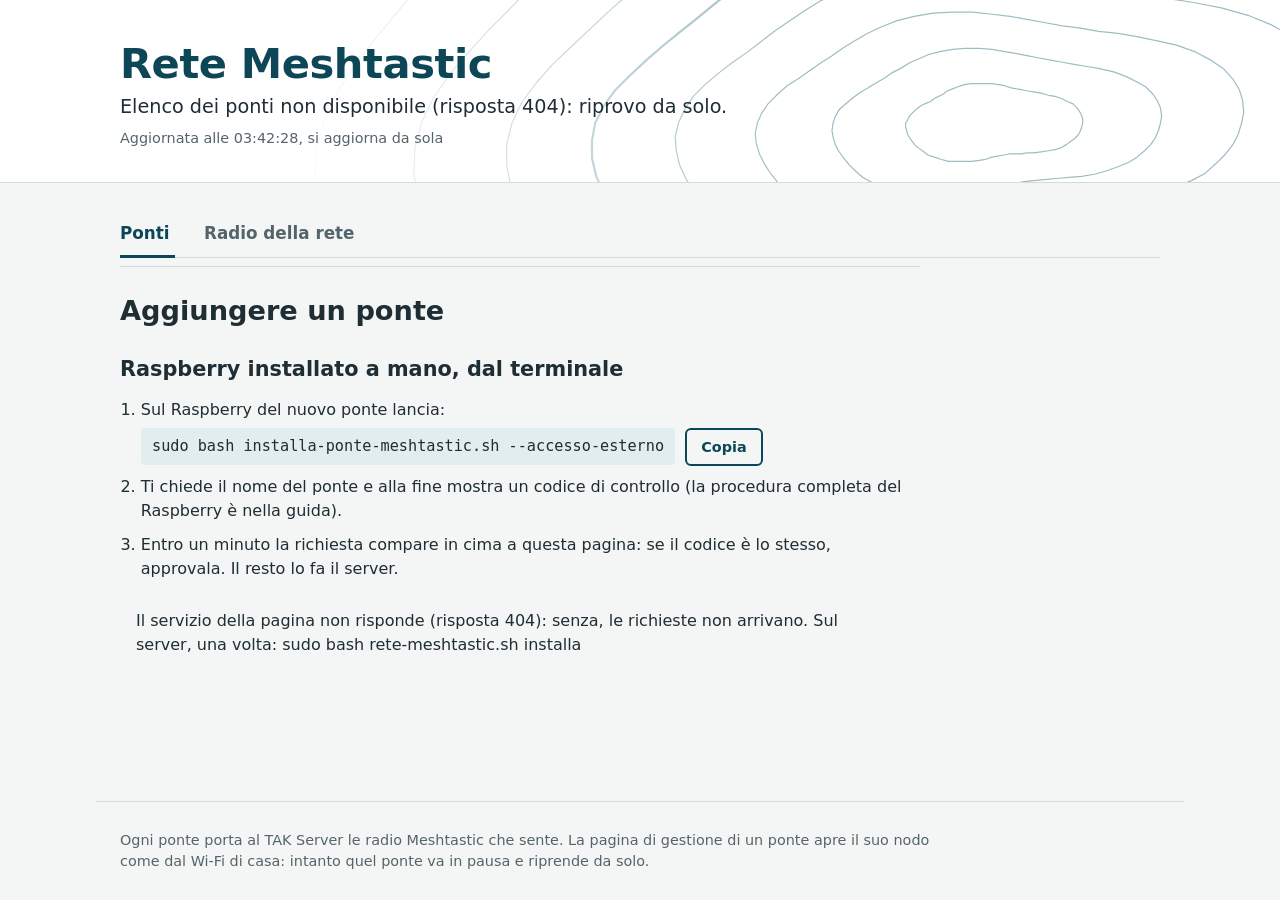
==== commit 49ac04f6: "mesh2tak 1.11.0: icona sulla mappa scelta dalla pagina per radio e ponti Pagina della rete: - "Icona" ====
--- a/server/pagina/index.html
+++ b/server/pagina/index.html
@@ -138,6 +138,29 @@
 dialog p, dialog li { margin: 0.5rem 0; }
 dialog ul { padding-left: 1.2rem; }
 .pulsanti { display: flex; gap: 0.8rem; justify-content: flex-end; margin-top: 1.4rem; flex-wrap: wrap; }
+#icone { max-width: 46rem; width: calc(100% - 2rem); }
+#icone h3 { font: 600 0.95rem/1.3 var(--testo); color: var(--ardesia); margin: 1.1rem 0 0.45rem; }
+.griglia-icone { display: grid; grid-template-columns: repeat(auto-fill, minmax(7.2rem, 1fr)); gap: 0.5rem; }
+.tessera-icona { display: flex; flex-direction: column; align-items: center; gap: 0.4rem; padding: 0.65rem 0.4rem 0.55rem;
+  border: 2px solid var(--nebbia); border-radius: 6px; background: transparent; color: var(--granito);
+  font: 500 0.85rem/1.2 var(--testo); text-align: center; cursor: pointer; }
+.tessera-icona:hover { border-color: var(--lago); }
+.tessera-icona[aria-pressed="true"] { border-color: var(--lago); background: var(--lago-tenue); font-weight: 700; }
+.tessera-icona[disabled] { cursor: wait; }
+/* le figure di ATAK sono disegnate per lo sfondo chiaro della mappa: sempre su un fondo bianco */
+.figura-icona { width: 36px; height: 36px; padding: 2px; border-radius: 5px; background: #fff; object-fit: contain; flex: none; }
+.figura-vuota { width: 36px; height: 36px; border-radius: 5px; border: 2px dashed var(--nebbia); flex: none; }
+.figura-squadra { width: 36px; height: 36px; flex: none; border-radius: 50%; background: radial-gradient(circle, #2fa8c8 0 9px, #fff 9px 11px, transparent 11px); }
+.icona-mappa { display: inline-flex; align-items: center; gap: 0.45rem; }
+.icona-mappa .figura-icona { width: 24px; height: 24px; padding: 1px; }
+.voce .icona-mappa { margin-top: 0.45rem; }
+#icone .piede-icone { position: sticky; bottom: 0; display: flex; gap: 0.6rem 1.2rem; align-items: center;
+  justify-content: space-between; margin: 1.2rem 0 0; padding: 0.8rem 1rem; border-radius: 6px;
+  background: var(--carta); border: 1px solid var(--nebbia); box-shadow: 0 -8px 16px var(--carta); }
+#icone .piede-icone p { margin: 0.15rem 0; }
+#icone .nota { color: var(--ardesia); font-size: 0.9rem; }
+#icone .esito { font-weight: 600; }
+#icone .esito:empty { display: none; }
 
 .novita { margin: 1.8rem 0 0.5rem; padding: 1.4rem 1.5rem 1.5rem; background: var(--carta); border: 2px solid var(--lago); border-radius: 10px; }
 .novita h2, .aggiungi h2 { font: 700 1.7rem/1.1 var(--titoli); margin: 0 0 0.3rem; }
@@ -326,6 +349,19 @@
   <div class="gestione-radio" id="radio-dentro"></div>
 </dialog>
 
+<dialog id="icone" aria-labelledby="icone-titolo">
+  <h2 id="icone-titolo">Icona sulla mappa</h2>
+  <p id="icone-spiega"></p>
+  <div id="icone-scelte"></div>
+  <div class="piede-icone">
+    <div>
+      <p class="esito" id="icone-esito" aria-live="polite"></p>
+      <p class="nota" id="icone-ponti"></p>
+    </div>
+    <button class="bottone secondario" type="button" id="icone-chiudi">Chiudi</button>
+  </div>
+</dialog>
+
 <dialog id="riprova" aria-labelledby="riprova-titolo">
   <h2 id="riprova-titolo">Riprovare l'installazione?</h2>
   <p id="riprova-testo"></p>
@@ -732,6 +768,7 @@
     b.addEventListener("click", () => chiediConferma(p, d));
     azione.append(b, el("small", null, "Mentre è aperta il ponte è in pausa"));
   }
+  if (d && d.id_nodo && iconeAttive()) azione.append(bottoneIcona(d.id_nodo, "ponte " + p.nome, true));
   if (gestione) {
     const t = el("button", "togli", "Togli dalla rete");
     t.type = "button";
@@ -2021,6 +2058,7 @@
     g.addEventListener("click", () => apriGestioneRadio(v));
     ponti.append(g);
   }
+  if (iconeAttive()) ponti.append(bottoneIcona(v.id, v.ponte ? "ponte " + v.ponte : (v.nome || "radio " + v.id), !!v.ponte));
   li.append(nome, bat, quando, ponti);
   return li;
 }
@@ -2171,8 +2209,146 @@
   await giro();
 });
 
+// ---- icone sulla mappa (dalla 1.11.0): per ogni radio e ogni ponte, scelte qui e consegnate ai ponti dal server
+let iconeMappa = null, caricoIcone = false, iconaAperta = null;
+
+async function caricaIconeMappa() {
+  if (iconeMappa || caricoIcone) return;
+  caricoIcone = true;
+  try {
+    const r = await fetch("icone-mappa.json", {cache: "no-store", redirect: "manual", credentials: "same-origin"});
+    if (r.ok) {
+      const d = await r.json();
+      if (d && Array.isArray(d.icone)) iconeMappa = {lista: d.icone, per: new Map(d.icone.map(x => [x.chiave, x]))};
+    }
+  } catch (e) {
+    // server di prima della 1.11.0: la scelta delle icone non c'e'
+  } finally {
+    caricoIcone = false;
+  }
+}
+
+function iconeAttive() {
+  return !!(iconeMappa && gestione && gestione.icone && gestione.icone.scelte);
+}
+
+function sceltaIcona(id) {
+  const s = iconeAttive() ? gestione.icone.scelte[id] : null;
+  return s && iconeMappa.per.get(s.icona) ? s : null;
+}
+
+function figuraIcona(voce) {
+  if (voce && voce.pallino) return el("span", "figura-squadra");     // predefinita delle radio: colore della squadra
+  if (!voce || !voce.figura) return el("span", "figura-vuota");
+  const img = el("img", "figura-icona");
+  img.src = voce.figura;
+  img.alt = "";
+  return img;
+}
+
+function bottoneIcona(id, chi, ponte) {
+  const s = sceltaIcona(id);
+  const voce = s ? iconeMappa.per.get(s.icona) : (ponte ? iconeMappa.per.get("traliccio") : null);
+  const b = el("button", "bottone secondario piccolo icona-mappa");
+  b.type = "button";
+  if (voce && voce.figura) b.append(figuraIcona(voce));
+  b.append(document.createTextNode(s ? "Icona: " + voce.nome : "Icona sulla mappa"));
+  b.addEventListener("click", () => apriIcone(id, chi, ponte));
+  return b;
+}
+
+function apriIcone(id, chi, ponte) {
+  iconaAperta = {id, chi, ponte};
+  document.getElementById("icone-titolo").textContent = "Icona di " + chi + " sulla mappa";
+  document.getElementById("icone-esito").textContent = "";
+  document.getElementById("icone-spiega").textContent = "Come compare " + (ponte ? "il ponte" : "la radio") +
+    " su ATAK e TAK Aware. Le app che non hanno queste icone mostrano il simbolo militare più vicino" +
+    (ponte ? "." : "; le radio abbinate a un telefono con l'app TAK compaiono come le mostra l'app.");
+  disegnaIcone();
+  document.getElementById("icone").showModal();
+}
+
+function tesseraIcona(chiave, nome, voce, attuale) {
+  const b = el("button", "tessera-icona");
+  b.type = "button";
+  b.setAttribute("aria-pressed", String(chiave === attuale));
+  b.append(figuraIcona(voce), el("span", null, nome));
+  b.addEventListener("click", () => scegliIcona(chiave));
+  return b;
+}
+
+function disegnaIcone() {
+  const a = iconaAperta;
+  if (!a || !iconeAttive()) return;
+  const s = sceltaIcona(a.id);
+  const attuale = s ? s.icona : "";
+  const zona = [];
+  const prima = el("div", "griglia-icone");
+  prima.append(tesseraIcona("", a.ponte ? "Traliccio (predefinita)" : "Predefinita",
+                            a.ponte ? iconeMappa.per.get("traliccio") : {pallino: true}, attuale));
+  zona.push(prima);
+  const gruppi = new Map();
+  for (const voce of iconeMappa.lista) {
+    if (a.ponte && voce.chiave === "traliccio") continue;      // e' gia' la predefinita
+    if (!gruppi.has(voce.gruppo)) gruppi.set(voce.gruppo, []);
+    gruppi.get(voce.gruppo).push(voce);
+  }
+  for (const [gruppo, voci] of gruppi) {
+    const griglia = el("div", "griglia-icone");
+    voci.forEach(voce => griglia.append(tesseraIcona(voce.chiave, voce.nome, voce, attuale)));
+    zona.push(el("h3", null, gruppo), griglia);
+  }
+  document.getElementById("icone-scelte").replaceChildren(...zona);
+  disegnaIconePonti();
+}
+
+function disegnaIconePonti() {
+  const p = (gestione && gestione.icone && gestione.icone.ponti) || {};
+  const gia = [], attesa = [], vecchi = [];
+  for (const q of elenco) {
+    const s = p[q.nome];
+    (s === "aggiornato" ? gia : (s === "vecchio" ? vecchi : attesa)).push(q.nome);
+  }
+  const parti = [];
+  if (gia.length) parti.push("Le scelte di questa pagina sono già in uso su: " + gia.join(", ") + ".");
+  if (attesa.length) parti.push("Arrivano entro un paio di minuti a: " + attesa.join(", ") + " (se acces" +
+                                (attesa.length === 1 ? "o" : "i") + ").");
+  if (vecchi.length) parti.push("Da aggiornare alla versione " + versione + " per usarle: " + vecchi.join(", ") + ".");
+  document.getElementById("icone-ponti").textContent = parti.join(" ");
+}
+
+async function scegliIcona(chiave) {
+  const a = iconaAperta;
+  if (!a) return;
+  const esito = document.getElementById("icone-esito");
+  document.querySelectorAll("#icone-scelte button").forEach(x => { x.disabled = true; });
+  esito.textContent = "Salvo...";
+  try {
+    const d = await manda("icona", {radio: a.id, icona: chiave});
+    if (gestione && gestione.icone) {     // la copia della pagina, finche' non arriva lo stato nuovo
+      if (chiave) gestione.icone.scelte[a.id] = {icona: chiave, da: gestione.utente, quando: Date.now() / 1000};
+      else delete gestione.icone.scelte[a.id];
+      if (d.versione && d.versione !== gestione.icone.versione) {
+        gestione.icone.versione = d.versione;
+        for (const n of Object.keys(gestione.icone.ponti || {})) {
+          if (gestione.icone.ponti[n] === "aggiornato") gestione.icone.ponti[n] = "attesa";
+        }
+      }
+    }
+    esito.textContent = d.messaggio || "Salvata.";
+    disegna();
+  } catch (e) {
+    esito.textContent = "Non salvata: " + e.message;
+  }
+  disegnaIcone();
+}
+
+document.getElementById("icone-chiudi").addEventListener("click", () => document.getElementById("icone").close());
+document.getElementById("icone").addEventListener("close", () => { iconaAperta = null; });
+
 async function giro() {
   const g = aggiornaGestione();
+  const ic = caricaIconeMappa();
   erroreGiro = "";
   try {
     await aggiornaElenco();
@@ -2181,7 +2357,9 @@
     erroreGiro = e.message;
   }
   await g;
+  await ic;
   disegna();
+  if (iconaAperta) disegnaIconePonti();
 }
 
 giro();
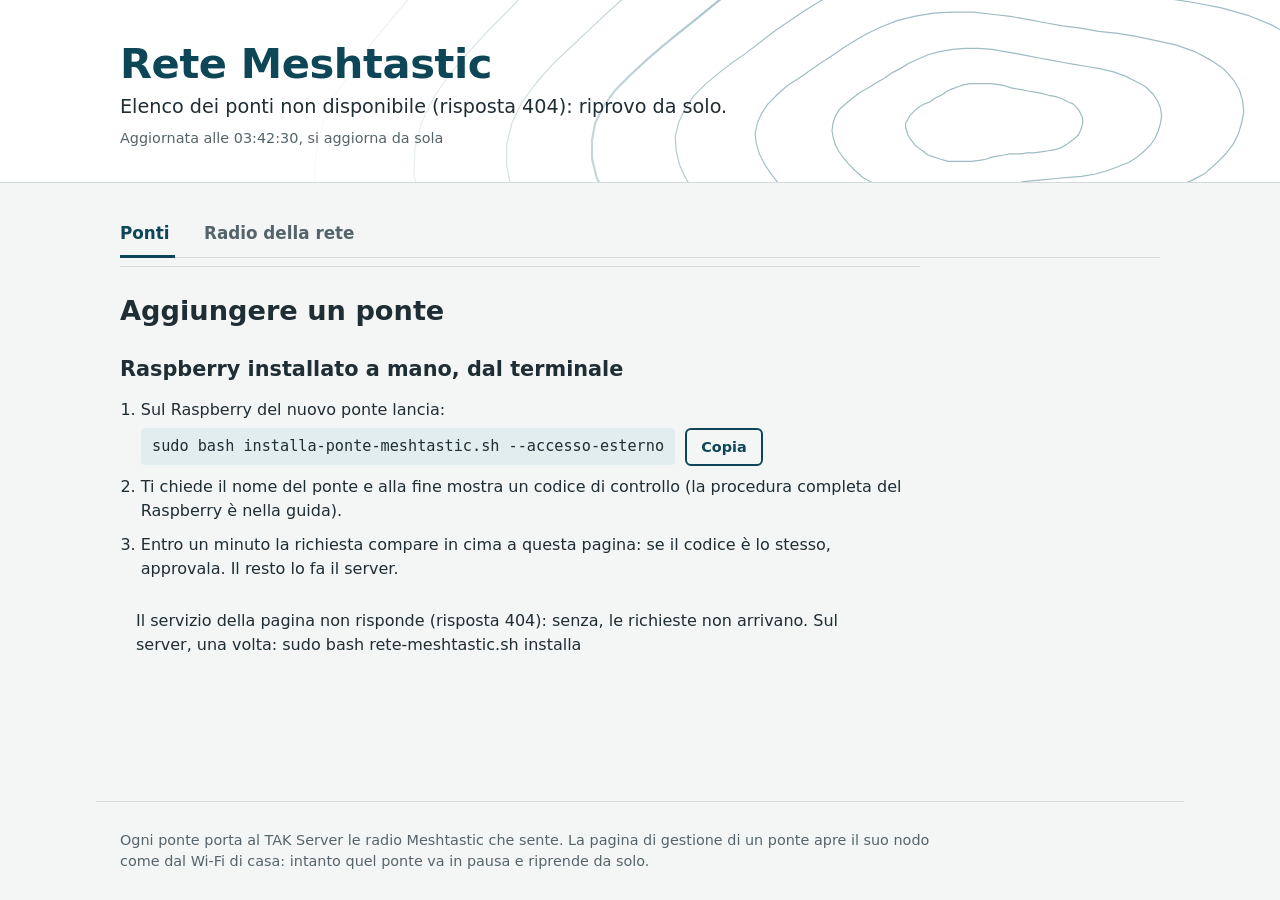
==== commit f5b1c858: "mesh2tak 1.12.0: il ponte si chiama Gateway e il suo nodo ha solo il canale della squadra Nomi: - Po" ====
--- a/server/pagina/index.html
+++ b/server/pagina/index.html
@@ -1032,8 +1032,6 @@
   canale.placeholder = "es. CNSAS-VA";
   const chiave = el("input"); chiave.type = "password"; chiave.id = "nuovi-chiave"; chiave.required = true; chiave.autocomplete = "off";
   chiave.placeholder = "44 caratteri, finisce con =";
-  const secondario = el("input"); secondario.id = "nuovi-secondario"; secondario.maxLength = 11; secondario.autocomplete = "off";
-  secondario.placeholder = "vuoto = LongFast, il pubblico standard";
   const invia = el("button", "bottone", "Controlla e salva");
   invia.type = "submit";
   const esito = el("p", "esito");
@@ -1043,7 +1041,6 @@
            ...campo("Indirizzo del TAK Server", host, "solo se il pacchetto non lo contiene"),
            ...campo("Nome del canale della squadra", canale),
            ...campo("Chiave del canale della squadra", chiave, "dall'app Meshtastic: Canali, il canale della squadra, chiave"),
-           ...campo("Canale pubblico secondario", secondario),
            el("p", "nota", "Restano sul server, leggibili solo da root. Da qui non si possono rileggere: si possono solo sostituire. " +
                            "A ogni Raspberry approvato arrivano cifrati, e solo a lui."),
            invia, esito);
@@ -1056,7 +1053,7 @@
       if (file.files[0].size > 256 * 1024) throw new Error("il file è troppo grande: serve il pacchetto .zip della console infra-TAK");
       const d = await manda("impostazioni-nuovi", {
         nome_pacchetto: file.files[0].name, pacchetto: await fileInBase64(file.files[0]), password: password.value,
-        host: host.value.trim(), canale: canale.value.trim(), chiave: chiave.value.trim(), secondario: secondario.value.trim()});
+        host: host.value.trim(), canale: canale.value.trim(), chiave: chiave.value.trim()});
       esito.textContent = (d.messaggio || "Mandato.") + " L'esito compare in cima alla pagina tra qualche secondo.";
       f.reset();
       await giro();
@@ -1086,7 +1083,7 @@
   const esitoInvito = el("p", "esito");
   esitoInvito.setAttribute("aria-live", "polite");
   moduloInvito.append(el("h4", null, "Prepara un ponte nuovo"),
-                      ...campo("Nome del ponte", nome, "diventa anche il nome sulla mappa: Ponte CNSAS Velate"),
+                      ...campo("Nome del ponte", nome, "diventa anche il nome sulla mappa: Gateway CNSAS Velate"),
                       ...campo("Radio del ponte", scheda),
                       ...campo("Dove sta", posizione, "coordinate copiate da Google Maps; vuoto se la radio ha il suo GPS"),
                       el("p"), prepara, esitoInvito);
@@ -1118,7 +1115,7 @@
   if (n.pronto) {
     zonaStatoNuovi.textContent = "Per i ponti nuovi: certificato " + (n.certificato ? "\"" + n.certificato + "\"" : "caricato") +
       (n.scade ? " (scade il " + new Date(n.scade * 1000).toLocaleDateString("it-IT") + ")" : "") + ", TAK Server " + (n.server || "?") +
-      ", canale " + n.canale + ", secondario " + (n.secondario || "LongFast") + ". Caricati da " + (n.da || "?") + " " +
+      ", canale " + n.canale + " (l'unico del nodo dei ponti). Caricati da " + (n.da || "?") + " " +
       giornoOra(n.aggiornato) + ".";
     dettagliImpostazioni.firstChild.textContent = "Cambia certificato o canale";
   } else {
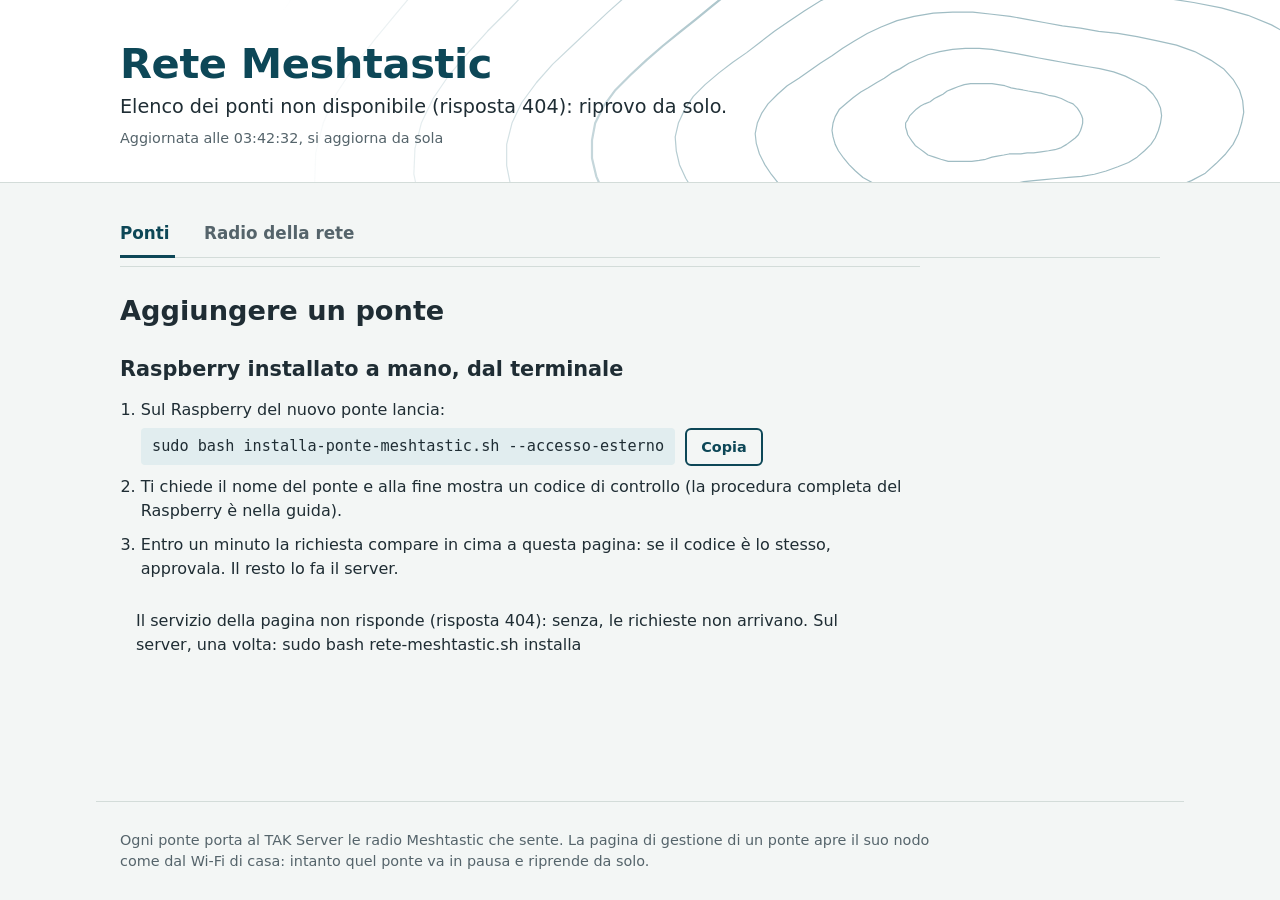
==== commit d24daad2: "mesh2tak 1.13.0: la radio resta come la si sceglie e il Raspberry si gestisce dalla pagina Radio del" ====
--- a/server/pagina/index.html
+++ b/server/pagina/index.html
@@ -263,6 +263,24 @@
 .gestione-radio .stato-op[data-esito="errore"] { background: var(--soccorso-tenue); border-color: var(--soccorso); }
 .gestione-radio .stato-op[data-esito="fatto"] { border-color: var(--larice); }
 .voce .gestisci { margin-top: 0.45rem; }
+/* "Gestisci il Raspberry" (dalla 1.13.0): comandi che il Raspberry del ponte fa da se' */
+#raspberry { max-width: 46rem; width: calc(100% - 2rem); }
+.gestione-raspberry .spiegazione { color: var(--ardesia); margin: 0.3rem 0 0; max-width: 40rem; }
+.gestione-raspberry .si-no { margin-top: 0.9rem; }
+.gestione-raspberry pre.registro { max-height: 26rem; overflow: auto; margin: 0.8rem 0 0; padding: 0.7rem 0.8rem;
+  font-size: 0.78rem; line-height: 1.4; white-space: pre-wrap; word-break: break-word; background: var(--neve);
+  border: 1px solid var(--nebbia); border-radius: 6px; }
+.comandi { list-style: none; margin: 0.3rem 0 0; padding: 0; }
+.comandi li { padding: 0.5rem 0; border-top: 1px solid var(--nebbia); }
+.comandi li b { font-weight: 600; }
+.comandi li[data-stato="fatto"] b { color: var(--larice); }
+.comandi li[data-stato="in_corso"] b { color: var(--ambra); }
+.comandi li[data-stato="errore"] b { color: var(--soccorso); }
+.comandi li small { display: block; color: var(--ardesia); }
+.scelta-reimposta { display: flex; gap: 0.55rem; align-items: baseline; flex-wrap: wrap; margin: 1.1rem 0 0;
+  padding: 0.75rem 0.9rem; border: 1px solid var(--nebbia); border-radius: 6px; font-weight: 600; }
+.scelta-reimposta[hidden] { display: none; }
+.scelta-reimposta small { flex-basis: 100%; font-weight: 400; color: var(--ardesia); }
 
 @media (max-width: 760px) {
   h1 { font-size: 2.1rem; }
@@ -339,6 +357,10 @@
 <dialog id="aggiorna" aria-labelledby="aggiorna-titolo">
   <h2 id="aggiorna-titolo"></h2>
   <p id="aggiorna-testo"></p>
+  <label class="scelta-reimposta" id="aggiorna-radio" hidden><input type="checkbox" id="aggiorna-reimposta">
+    Rimetti anche la radio del ponte come all'installazione
+    <small>Di solito non serve: l'aggiornamento lascia la radio com'è, con quello che hai scelto dall'app o dalla
+      pagina. Con questa scelta tornano regione, nome, ruolo, solo il canale della squadra e posizione fissa.</small></label>
   <div class="pulsanti">
     <button class="bottone secondario" type="button" id="aggiorna-annulla">Annulla</button>
     <button class="bottone" type="button" id="aggiorna-conferma">Aggiorna</button>
@@ -347,6 +369,10 @@
 
 <dialog id="radio" aria-labelledby="radio-titolo">
   <div class="gestione-radio" id="radio-dentro"></div>
+</dialog>
+
+<dialog id="raspberry" aria-labelledby="raspberry-titolo">
+  <div class="gestione-radio gestione-raspberry" id="raspberry-dentro"></div>
 </dialog>
 
 <dialog id="icone" aria-labelledby="icone-titolo">
@@ -618,6 +644,14 @@
     else if (ag.stato === "fatto") fatto(dl, "Aggiornamento", "alla " + ag.versione + ", " + giornoOra(ag.quando));
     else if (ag.stato === "ripristinato") fatto(dl, "Aggiornamento", maiuscola(ag.messaggio || "non riuscito, rimessa la versione di prima"), "attenzione");
     else fatto(dl, "Aggiornamento", "alla " + ag.versione + " non riuscito: " + (ag.messaggio || "errore"), "guasto");
+  }
+  const comando = (sis.azioni || []).slice(-1)[0];      // dalla 1.13.0: l'ultimo comando di "Gestisci il Raspberry"
+  if (comando && comando.quando && d.ora - comando.quando < 86400) {
+    const esito = comando.stato === "fatto" ? "fatto " : (comando.stato === "in_corso" ? "in corso, " :
+                  (STATI_COMANDI[comando.stato] || comando.stato) + " ");
+    fatto(dl, "Ultimo comando", (NOMI_COMANDI[comando.azione] || comando.azione) + ": " + esito + giornoOra(comando.quando) +
+          (comando.stato === "fatto" ? "" : ". " + maiuscola(frase(comando.messaggio || ""))),
+          comando.stato === "errore" ? "guasto" : (comando.stato === "in_corso" ? "attenzione" : ""));
   }
   const disco = sis.disco;
   const libero = disco ? disco.libero_mb : null;
@@ -769,6 +803,12 @@
     azione.append(b, el("small", null, "Mentre è aperta il ponte è in pausa"));
   }
   if (d && d.id_nodo && iconeAttive()) azione.append(bottoneIcona(d.id_nodo, "ponte " + p.nome, true));
+  if (gestione && d && d.sistema && d.sistema.comandi) {     // dalla 1.13.0
+    const r = el("button", "bottone secondario piccolo", "Gestisci il Raspberry");
+    r.type = "button";
+    r.addEventListener("click", () => apriRaspberry(p));
+    azione.append(r);
+  }
   if (gestione) {
     const t = el("button", "togli", "Togli dalla rete");
     t.type = "button";
@@ -859,9 +899,11 @@
 function cosaLavoro(l) {
   if (l.azione === "aggiorna-server") return "Aggiornamento del server alla " + (l.versione || "?");
   if (l.azione === "aggiorna-ponti") return "Richiesta di aggiornamento " + (l.nome === "tutti" ? "ai ponti" : "al ponte " + l.nome) +
-                                            " alla " + (l.versione || "?");
+                                            " alla " + (l.versione || "?") + (l.reimposta ? ", con la radio come all'installazione" : "");
   if (l.azione === "impostazioni-nuovi") return "Certificato e canale per i ponti nuovi";
   if (l.azione === "installa") return "Nuova installazione del ponte " + (l.nome || "?");
+  if (l.azione === "azione-ponte") return (NOMI_COMANDI[l.cosa] || "Comando") + " sul ponte " + (l.nome || "?");
+  if (l.azione === "certificato-ponte") return "Certificato nuovo per il ponte " + (l.nome || "?");
   return (PAROLE_AZIONE[l.azione] || "Lavoro sul ponte ") + (l.nome || "?");
 }
 
@@ -893,7 +935,9 @@
   const ora = Date.now() / 1000;
   const lavori = (gestione.lavori || []).filter(l => l.esito === "in_coda" || l.esito === "in_corso" ||
                                                      (l.quando && ora - l.quando < 15 * 60))
-                                        .filter(l => !(l.richiesta && richieste.some(r => r.id === l.richiesta)));
+                                        .filter(l => !(l.richiesta && richieste.some(r => r.id === l.richiesta)))
+                                        // i comandi ai ponti passati bene: com'e' andata la dice il ponte, sotto
+                                        .filter(l => !(["azione-ponte", "certificato-ponte"].includes(l.azione) && l.esito === "ok"));
   if (!richieste.length && !lavori.length) return null;
   const sez = el("section", "novita");
   sez.setAttribute("aria-live", "polite");
@@ -1328,6 +1372,9 @@
     "Ogni ponte scarica la versione nuova da GitHub entro un paio di minuti, la controlla e la installa: intanto si " +
     "ferma per un paio di minuti, quindi non farlo durante un intervento. Se non riparte, torna da solo alla versione " +
     "di prima.";
+  // dalla 1.13.0 l'aggiornamento non cambia la radio; a richiesta la rimette come all'installazione
+  document.getElementById("aggiorna-radio").hidden = server;
+  document.getElementById("aggiorna-reimposta").checked = false;
   document.getElementById("aggiorna").showModal();
 }
 
@@ -2196,9 +2243,10 @@
   const o = daAggiornare;
   document.getElementById("aggiorna").close();
   if (!o) return;
+  const reimposta = document.getElementById("aggiorna-reimposta").checked;
   try {
     const d = await manda(o.azione, o.azione === "aggiorna-server" ? {versione: o.versione} :
-                                    {versione: o.versione, nome: o.nomi.length === 1 ? o.nomi[0] : "tutti"});
+                                    {versione: o.versione, nome: o.nomi.length === 1 ? o.nomi[0] : "tutti", reimposta});
     if (d.messaggio) avviso = d.messaggio;
   } catch (e) {
     avviso = "Non riuscito: " + e.message;
@@ -2343,6 +2391,298 @@
 document.getElementById("icone-chiudi").addEventListener("click", () => document.getElementById("icone").close());
 document.getElementById("icone").addEventListener("close", () => { iconaAperta = null; });
 
+// ---- Gestisci il Raspberry (dalla 1.13.0): il server mette il comando nella registrazione del ponte e lo avvisa dal
+// tunnel; il Raspberry lo fa da se' (da root) e scrive com'e' andata nel suo stato, che questa pagina legge
+const NOMI_COMANDI = {"riavvia-programma": "Riavvio del programma", "riavvia-radio": "Riavvio della radio",
+                      "riavvia-raspberry": "Riavvio del Raspberry", registro: "Registro", impostazioni: "Impostazioni",
+                      certificato: "Certificato nuovo", "reimposta-radio": "Radio come all'installazione"};
+const STATI_COMANDI = {in_corso: "in corso", fatto: "fatto", errore: "non riuscito", scaduto: "scaduto"};
+const SQUADRE_IT = [["White", "Bianco"], ["Yellow", "Giallo"], ["Orange", "Arancione"], ["Magenta", "Magenta"],
+                    ["Red", "Rosso"], ["Maroon", "Bordeaux"], ["Purple", "Viola"], ["Dark Blue", "Blu scuro"],
+                    ["Blue", "Blu"], ["Cyan", "Azzurro"], ["Teal", "Verde acqua"], ["Green", "Verde"],
+                    ["Dark Green", "Verde scuro"], ["Brown", "Marrone"]];
+let raspberryAperto = null;          // {p, occupato}
+
+function datiPonte(nome) {
+  return (stati.get(nome) || {}).dati || null;
+}
+
+function statoRaspberry(testo, esito) {
+  const s = document.getElementById("raspberry-stato");
+  if (!s) return;
+  s.textContent = testo;
+  s.dataset.esito = esito || "";
+}
+
+function disegnaComandi() {
+  const a = raspberryAperto;
+  const z = document.getElementById("raspberry-comandi");
+  if (!a || !z) return;
+  const d = datiPonte(a.p.nome);
+  if (!d) return;                    // ponte che riparte: resta quello che si sapeva
+  const azioni = ((d.sistema && d.sistema.azioni) || []).slice().reverse();
+  if (!azioni.length) { z.replaceChildren(el("p", "nota", "Nessun comando ancora.")); return; }
+  const ul = el("ul", "comandi");
+  azioni.forEach(x => {
+    const li = el("li");
+    li.dataset.stato = x.stato;
+    li.append(el("b", null, (NOMI_COMANDI[x.azione] || x.azione) + ": " + (STATI_COMANDI[x.stato] || x.stato)),
+              el("small", null, (x.messaggio ? maiuscola(frase(x.messaggio)) + " " : "") +
+                                (x.quando ? maiuscola(giornoOra(x.quando)) + "." : "")));
+    ul.append(li);
+  });
+  z.replaceChildren(ul);
+}
+
+async function seguiComando(a, id, azione, cosa, limiteS) {
+  const inizio = Date.now();
+  let notizia = "";
+  for (;;) {
+    await new Promise(ok => setTimeout(ok, 2500));
+    if (raspberryAperto !== a) return null;          // finestra chiusa: il Raspberry il comando lo fa lo stesso
+    await aggiornaGestione();
+    const lv = gestione && (gestione.lavori || []).find(l => l.id === id);
+    if (lv && lv.esito === "errore") throw new Error(lv.messaggio || "il server non ha passato il comando");
+    if (lv && lv.esito === "ok" && lv.messaggio) notizia = lv.messaggio;
+    await aggiornaPonte(a.p);
+    const d = datiPonte(a.p.nome);
+    const x = d && d.sistema && (d.sistema.azioni || []).find(z => z.id === id);
+    disegnaComandi();
+    if (x && x.stato !== "in_corso") {
+      if (x.stato === "fatto") return x;
+      throw new Error(x.messaggio || STATI_COMANDI[x.stato] || "non riuscito");
+    }
+    let dove;
+    if (x) dove = x.messaggio || "in corso";
+    else if (!d) dove = azione === "riavvia-raspberry" ? "il Raspberry si sta riavviando" :
+                        (azione === "registro" ? "il ponte non risponde adesso" : "il ponte riparte");
+    else dove = notizia ? notizia.replace(/^chiesto al ponte: /, "") : "lo passo al Raspberry";
+    statoRaspberry(cosa + ": " + dove + " (" + durata((Date.now() - inizio) / 1000) + ")");
+    if (Date.now() - inizio > limiteS * 1000) {
+      throw new Error("nessuna notizia dal Raspberry in " + durata(limiteS) + ": guarda più tardi negli ultimi comandi");
+    }
+  }
+}
+
+async function comandoRaspberry(azione, cosa, chiamata, limiteS) {
+  const a = raspberryAperto;
+  if (!a) return null;
+  if (a.occupato) { statoRaspberry("Aspetta che finisca il comando in corso.", "errore"); return null; }
+  a.occupato = true;
+  const dentro = document.getElementById("raspberry-dentro");
+  const blocca = si => dentro.querySelectorAll("button, input, select").forEach(b => { if (!b.classList.contains("resta")) b.disabled = si; });
+  blocca(true);
+  statoRaspberry(cosa + ": lo mando al server...");
+  try {
+    const r = await chiamata();
+    statoRaspberry(cosa + ": " + (r.messaggio || "chiesto"));
+    const x = await seguiComando(a, r.lavoro, azione, cosa, limiteS);
+    // fatto: il messaggio del Raspberry dice gia' cosa (es. "impostazioni salvate: squadra = Red")
+    if (x) statoRaspberry(x.messaggio ? maiuscola(frase(x.messaggio)) : cosa + ": fatto.", "fatto");
+    return x;
+  } catch (e) {
+    if (raspberryAperto === a) statoRaspberry(cosa + " non riuscito: " + frase(e.message), "errore");
+    return null;
+  } finally {
+    a.occupato = false;
+    if (raspberryAperto === a) blocca(false);
+    disegnaComandi();
+    disegna();
+  }
+}
+
+function comandoSemplice(azione, cosa, domanda, limiteS) {
+  const b = el("button", "bottone secondario piccolo", cosa);
+  b.type = "button";
+  b.addEventListener("click", () => {
+    const a = raspberryAperto;
+    if (!a || (domanda && !window.confirm(domanda))) return;
+    comandoRaspberry(azione, NOMI_COMANDI[azione], () => manda("gestisci-ponte", {nome: a.p.nome, azione}), limiteS);
+  });
+  return b;
+}
+
+async function leggiRegistroPonte(nome) {
+  const r = await fetch("registro/" + encodeURIComponent(nome) + ".txt", {cache: "no-store", redirect: "manual",
+                                                                          credentials: "same-origin"});
+  if (r.type === "opaqueredirect") { document.getElementById("sessione").hidden = false; throw new Error("sessione scaduta: ricarica la pagina"); }
+  if (!r.ok) throw new Error(r.status === 502 ? "il ponte " + nome + " non risponde" : "il ponte risponde " + r.status);
+  return r.text();
+}
+
+function moduloImpostazioniPonte(a, d) {
+  const imp = d.impostazioni || {};
+  const f = el("form");
+  const squadra = el("select");
+  squadra.id = "rp-squadra";
+  SQUADRE_IT.forEach(([v, t]) => { const o = el("option", null, t + (t !== v ? " (" + v + ")" : "")); o.value = v; squadra.append(o); });
+  squadra.value = imp.squadra || "Cyan";
+  const numero = (id, valore, minimo, massimo) => {
+    const i = el("input");
+    Object.assign(i, {id, type: "number", min: minimo, max: massimo, step: "any", required: true});
+    i.value = valore === undefined || valore === null ? "" : String(valore);
+    return i;
+  };
+  const casella = (id, testo, valore, nota) => {
+    const i = el("input");
+    Object.assign(i, {id, type: "checkbox", checked: !!valore});
+    const l = el("label", "si-no");
+    l.append(i, document.createTextNode(testo));
+    if (nota) l.append(el("small", null, nota));
+    return {l, i};
+  };
+  const validita = numero("rp-validita", imp.validita_min, 5, 1440);
+  const ripeti = numero("rp-ripeti", imp.aggiornamento_min, 0.5, 60);
+  const errore = numero("rp-errore", imp.errore_massimo_m, 10, 100000);
+  const tempo = numero("rp-tempo", imp.tempo_radio_percento, 0.5, 10);
+  const pausa = numero("rp-pausa", imp.pausa_massima_min, 1, 240);
+  const ponte = casella("rp-ponte", "Mostra il Raspberry sulla mappa", imp.includi_ponte);
+  const invio = casella("rp-invio", "Manda alle radio chat, segnaposti e allarmi che arrivano dal TAK Server", imp.invio,
+                        "Serve un certificato con lettura e scrittura sul canale della squadra.");
+  const salva = el("button", "bottone piccolo", "Salva le impostazioni");
+  salva.type = "submit";
+  f.append(...campo("Colore delle radio sulla mappa", squadra, "il colore della squadra su ATAK e TAK Aware"),
+           ...campo("Minuti sulla mappa dopo l'ultimo segnale", validita, "da 5 a 1440"),
+           ...campo("Ripeti al TAK Server le posizioni ancora valide ogni (minuti)", ripeti,
+                    "per chi apre l'app dopo: non usa la radio"),
+           ...campo("Scarta le posizioni approssimate oltre (metri)", errore),
+           ponte.l, invio.l,
+           ...campo("Tempo radio massimo per gli invii alle radio (%)", tempo,
+                    "la legge permette al massimo il 10%: il resto serve alla squadra"),
+           ...campo("Pausa massima del ponte quando si gestisce la radio dal browser (minuti)", pausa),
+           el("p"), salva);
+  f.addEventListener("submit", ev => {
+    ev.preventDefault();
+    const nuovi = {squadra: squadra.value, validita_min: Number(validita.value), aggiornamento_min: Number(ripeti.value),
+                   errore_massimo_m: Number(errore.value), includi_ponte: ponte.i.checked, invio: invio.i.checked,
+                   tempo_radio_percento: Number(tempo.value), pausa_massima_min: Number(pausa.value)};
+    const cambiati = Object.fromEntries(Object.entries(nuovi).filter(([k, v]) => v !== imp[k]));
+    if (!Object.keys(cambiati).length) { statoRaspberry("Niente da salvare: le impostazioni sono già queste.", "fatto"); return; }
+    if (!window.confirm("Il programma del ponte riparte con le impostazioni nuove: circa mezzo minuto. Se non riparte, " +
+                        "il Raspberry rimette da solo quelle di prima.\n\nSalvo?")) return;
+    comandoRaspberry("impostazioni", "Impostazioni",
+                     () => manda("gestisci-ponte", {nome: a.p.nome, azione: "impostazioni", valori: cambiati}), 7 * 60);
+  });
+  return f;
+}
+
+function moduloCertificatoPonte(a, d) {
+  const f = el("form");
+  const c = d.certificato;
+  const adesso = c && c.scade ? "Adesso: " + (c.nome ? "certificato " + c.nome + ", " : "") +
+    (c.scade <= d.ora ? "scaduto il " : "valido fino al ") + giorno(c.scade) + "." : "Adesso: certificato non letto.";
+  const file = el("input");
+  Object.assign(file, {id: "rp-pacchetto", type: "file", accept: ".zip,.p12,.pfx", required: true});
+  const password = el("input");
+  Object.assign(password, {id: "rp-password", type: "password", autocomplete: "off", placeholder: "vuota = atakatak"});
+  const salva = el("button", "bottone piccolo", "Sostituisci il certificato");
+  salva.type = "submit";
+  f.append(el("p", "spiegazione", adesso),
+           ...campo("Pacchetto del ponte", file, "il .zip scaricato dalla console infra-TAK per questo ponte, o il suo .p12"),
+           ...campo("Password del certificato", password, "quella mostrata nella console infra-TAK"), el("p"), salva);
+  f.addEventListener("submit", async ev => {
+    ev.preventDefault();
+    const scelto = file.files && file.files[0];
+    if (!scelto) return;
+    if (scelto.size > 256 * 1024) { statoRaspberry("Il file è troppo grande: serve il pacchetto della console infra-TAK.", "errore"); return; }
+    if (!window.confirm("Il Raspberry installa il certificato nuovo come fa l'installatore: il ponte si ferma per qualche " +
+                        "minuto. Se il pacchetto o la password non vanno, resta il certificato di prima.\n\nProcedo?")) return;
+    let pacchetto;
+    try { pacchetto = await fileInBase64(scelto); } catch (e) { statoRaspberry(maiuscola(frase(e.message)), "errore"); return; }
+    const x = await comandoRaspberry("certificato", "Certificato nuovo", () => manda("certificato-ponte", {
+      nome: a.p.nome, nome_pacchetto: scelto.name, pacchetto, password: password.value}), 25 * 60);
+    if (x) { file.value = ""; password.value = ""; }
+  });
+  return f;
+}
+
+function apriRaspberry(p) {
+  const d = datiPonte(p.nome);
+  if (!d) return;
+  const a = raspberryAperto = {p, occupato: false};
+  const dentro = document.getElementById("raspberry-dentro");
+  const titolo = el("h2", null, "Raspberry del ponte " + p.nome);
+  titolo.id = "raspberry-titolo";
+  const chi = el("p", "da", [d.nome, "mesh2tak " + (d.versione || "?"),
+                             d.sistema && d.sistema.acceso_dal ? "acceso da " + durata(d.ora - d.sistema.acceso_dal) : ""]
+                            .filter(Boolean).join(", ") + ".");
+  const spiega = el("p", "spiegazione", "I comandi li fa il Raspberry stesso: partono entro pochi secondi. Qui sotto vedi " +
+                                        "a che punto sono e com'è andata.");
+
+  const riavvii = el("div", "riga-pulsanti");
+  riavvii.append(comandoSemplice("riavvia-programma", "Riavvia il programma",
+                                 "Il ponte si ferma per circa mezzo minuto e riparte. Riavvio il programma?", 5 * 60),
+                 comandoSemplice("riavvia-radio", "Riavvia la radio",
+                                 "La radio del ponte riparte; il ponte si ricollega da solo entro un minuto. Riavvio la radio?", 5 * 60),
+                 comandoSemplice("riavvia-raspberry", "Riavvia il Raspberry",
+                                 "Il Raspberry si spegne e si riaccende: il ponte torna in linea in 2-3 minuti. Riavvio il Raspberry?", 10 * 60));
+  const zonaRiavvii = el("div");
+  zonaRiavvii.append(el("h3", null, "Riavvia"), el("p", "spiegazione", "Se qualcosa non va prova prima il programma, " +
+                     "poi la radio, poi tutto il Raspberry."), riavvii);
+
+  const zonaRegistro = el("div");
+  const leggi = el("button", "bottone secondario piccolo", "Leggi il registro");
+  leggi.type = "button";
+  const testoRegistro = el("div");
+  leggi.addEventListener("click", async () => {
+    const x = await comandoRaspberry("registro", "Registro", () => manda("gestisci-ponte", {nome: p.nome, azione: "registro"}), 3 * 60);
+    if (!x || raspberryAperto !== a) return;
+    try {
+      const testo = await leggiRegistroPonte(p.nome);
+      if (a.indirizzoRegistro) URL.revokeObjectURL(a.indirizzoRegistro);
+      a.indirizzoRegistro = URL.createObjectURL(new Blob([testo], {type: "text/plain;charset=utf-8"}));
+      const scarica = el("a", null, "Scarica il registro");
+      scarica.href = a.indirizzoRegistro;
+      scarica.download = "registro-" + p.nome + "-" + new Date().toISOString().slice(0, 16).replace(/[-:T]/g, "") + ".txt";
+      const riga = el("p");
+      riga.append(scarica);
+      testoRegistro.replaceChildren(el("pre", "registro", testo), riga);
+    } catch (e) {
+      statoRaspberry("Registro non letto: " + frase(e.message), "errore");
+    }
+  });
+  zonaRegistro.append(el("h3", null, "Registro"), el("p", "spiegazione", "Le ultime righe del programma, della radio, " +
+                      "degli aggiornamenti e dell'installazione. Chiavi e password sono tolte."), leggi, testoRegistro);
+
+  const zonaImpostazioni = el("div");
+  zonaImpostazioni.append(el("h3", null, "Impostazioni del ponte"), moduloImpostazioniPonte(a, d));
+
+  const zonaCertificato = el("div");
+  zonaCertificato.append(el("h3", null, "Certificato del TAK Server"), moduloCertificatoPonte(a, d));
+
+  const zonaRadio = el("div");
+  zonaRadio.append(el("h3", null, "Radio del ponte"),
+                   el("p", "spiegazione", "Gli aggiornamenti lasciano la radio com'è. Questo la rimette come la prepara " +
+                      "l'installatore: regione EU 868, nome e sigla dell'installatore, ruolo, solo il canale della squadra " +
+                      "(la sua chiave resta) e posizione fissa. Il resto scelto dall'app non cambia."),
+                   comandoSemplice("reimposta-radio", "Reimposta la radio",
+                                   "Rimetto la radio del ponte come all'installazione? Il ponte si ferma per un paio di minuti; " +
+                                   "eventuali canali secondari accesi dall'app si spengono.", 20 * 60));
+
+  const zonaComandi = el("div");
+  const elenco = el("div");
+  elenco.id = "raspberry-comandi";
+  zonaComandi.append(el("h3", null, "Ultimi comandi"), elenco);
+
+  const stato = el("p", "stato-op", "Pronto.");
+  stato.id = "raspberry-stato";
+  stato.setAttribute("aria-live", "polite");
+  const chiudi = el("button", "bottone secondario resta", "Chiudi");
+  chiudi.type = "button";
+  chiudi.addEventListener("click", () => document.getElementById("raspberry").close());
+  const fondo = el("div", "pulsanti");
+  fondo.append(chiudi);
+  dentro.replaceChildren(titolo, chi, spiega, zonaRiavvii, zonaRegistro, zonaImpostazioni, zonaCertificato, zonaRadio,
+                         zonaComandi, stato, fondo);
+  disegnaComandi();
+  document.getElementById("raspberry").showModal();
+}
+
+document.getElementById("raspberry").addEventListener("close", () => {
+  if (raspberryAperto && raspberryAperto.indirizzoRegistro) URL.revokeObjectURL(raspberryAperto.indirizzoRegistro);
+  raspberryAperto = null;
+});
+
 async function giro() {
   const g = aggiornaGestione();
   const ic = caricaIconeMappa();
@@ -2357,6 +2697,7 @@
   await ic;
   disegna();
   if (iconaAperta) disegnaIconePonti();
+  if (raspberryAperto) disegnaComandi();
 }
 
 giro();
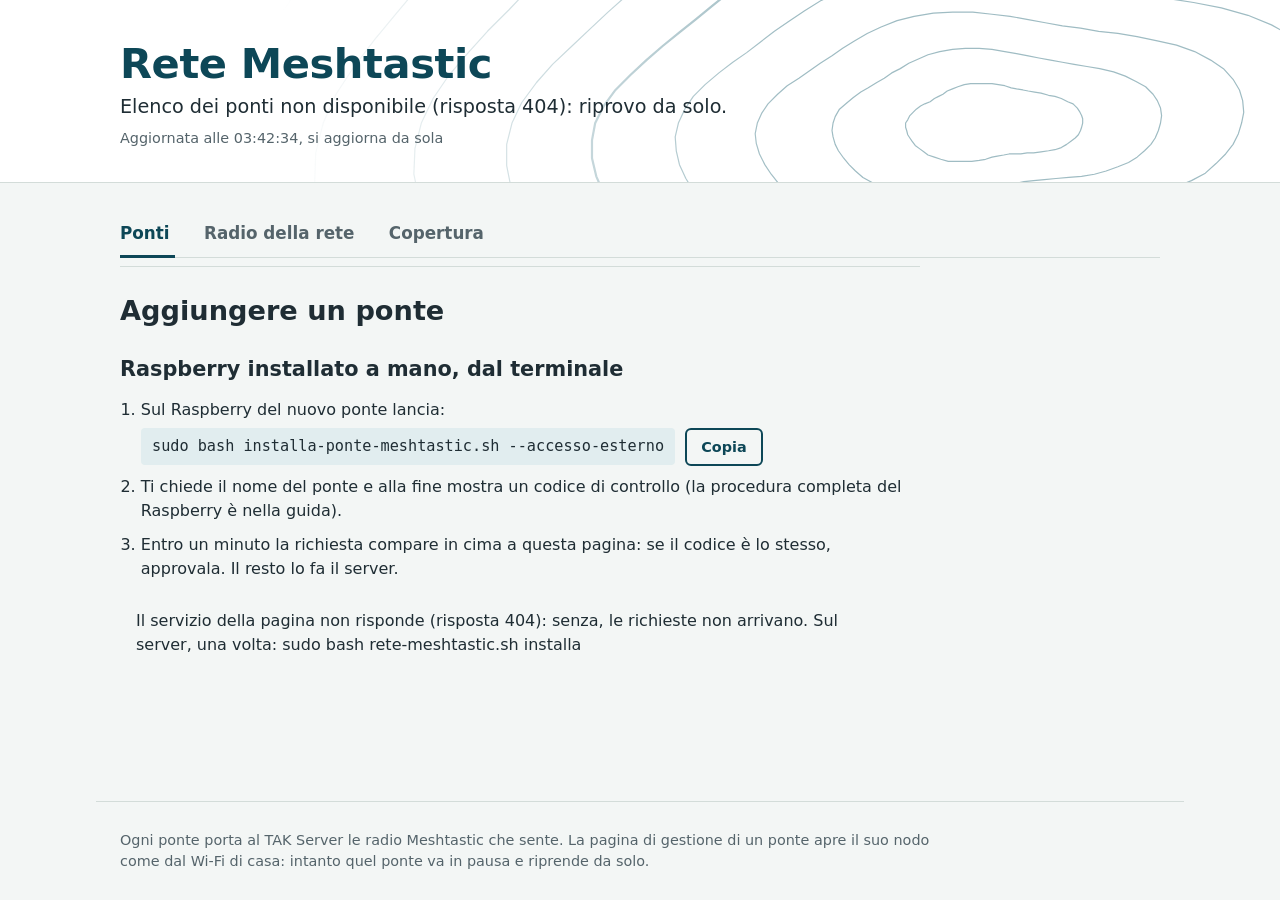
==== commit 0660043a: "mesh2tak 1.14.0: mappa della copertura a quadretti nella pagina della rete Ponte: - Copertura: per o" ====
--- a/server/pagina/index.html
+++ b/server/pagina/index.html
@@ -201,6 +201,37 @@
 .schede button[aria-selected="true"] { color: var(--lago); border-bottom-color: var(--lago); }
 .schede button span { font-weight: 400; margin-left: 0.35rem; font-variant-numeric: tabular-nums; }
 .radio-rete { padding: 1.6rem 0 0.5rem; }
+/* Copertura (dalla 1.14.0): la mappa e' chiara anche nel tema scuro, come le carte; i suoi comandi pure */
+.copertura { padding: 1.6rem 0 0.5rem; }
+.copertura .riassunto { font-size: 1.1rem; margin: 0 0 0.4rem; max-width: 52rem; }
+.spiega-copertura { margin: 0 0 1rem; max-width: 52rem; color: var(--ardesia); }
+.comandi-copertura { display: flex; flex-wrap: wrap; gap: 0.8rem 1.2rem; align-items: flex-end; margin: 0 0 1rem; }
+.comandi-copertura label { display: flex; flex-direction: column; gap: 0.3rem; font-weight: 600; font-size: 0.9rem; }
+.comandi-copertura select { font: 400 1rem/1.3 var(--testo); padding: 0.45rem 0.6rem; border: 1px solid var(--ardesia); border-radius: 6px; background: var(--carta); color: var(--granito); }
+.azioni-copertura { display: flex; flex-wrap: wrap; gap: 0.6rem; margin-left: auto; }
+.legenda { list-style: none; display: flex; flex-wrap: wrap; gap: 0.45rem 1.3rem; padding: 0; margin: 0 0 0.7rem; font-size: 0.95rem; }
+.legenda li { display: flex; align-items: center; gap: 0.45rem; }
+.legenda i { width: 0.95rem; height: 0.95rem; border-radius: 3px; flex: none; }
+.legenda i.segno-ripetuta { background: repeating-linear-gradient(45deg, #4f5a5f 0 1.5px, rgba(111, 123, 128, 0.3) 1.5px 5px); }
+.legenda i.segno-ponte { width: 0.8rem; height: 0.8rem; border-radius: 50%; background: #0d4757; box-shadow: 0 0 0 2px #fff, 0 0 0 3px var(--nebbia); }
+.stato-copertura { margin: 0 0 0.6rem; min-height: 1.2em; color: var(--ardesia); }
+.mappa { position: relative; height: min(68vh, 640px); min-height: 22rem; overflow: hidden; border: 1px solid var(--nebbia); border-radius: 8px; background: #e4e9e6; touch-action: none; cursor: grab; user-select: none; -webkit-user-select: none; }
+.mappa:active { cursor: grabbing; }
+.mappa .tessere { position: absolute; inset: 0; }
+.mappa .tessere img { position: absolute; left: 0; top: 0; width: 256px; height: 256px; max-width: none; pointer-events: none; }
+.mappa canvas { position: absolute; inset: 0; width: 100%; height: 100%; }
+.mappa .zoom { position: absolute; top: 0.7rem; left: 0.7rem; display: flex; flex-direction: column; border-radius: 6px; overflow: hidden; box-shadow: 0 1px 4px rgba(0, 0, 0, 0.3); }
+.mappa .zoom button { width: 2.5rem; height: 2.5rem; font: 600 1.35rem/1 var(--testo); border: 0; background: #fff; color: #1f2d34; cursor: pointer; }
+.mappa .zoom button + button { border-top: 1px solid #d3dcd9; }
+.mappa .zoom button:hover { background: #e1edef; }
+.mappa .crediti { position: absolute; right: 0; bottom: 0; padding: 0.15rem 0.45rem; font-size: 0.72rem; background: rgba(255, 255, 255, 0.85); color: #1f2d34; border-top-left-radius: 4px; }
+.mappa .crediti a { color: #0d4757; }
+.mappa .suggerimento { position: absolute; left: 0; top: 0; max-width: min(21rem, calc(100% - 2rem)); padding: 0.65rem 0.8rem; border-radius: 6px; background: #fff; color: #1f2d34; box-shadow: 0 2px 12px rgba(0, 0, 0, 0.28); font-size: 0.9rem; line-height: 1.4; pointer-events: none; }
+.mappa .suggerimento b { display: block; margin-bottom: 0.25rem; }
+.mappa .suggerimento span { display: block; }
+.ponti-copertura { list-style: none; padding: 0; margin: 1rem 0 0; max-width: 52rem; }
+.ponti-copertura li { padding: 0.6rem 0; border-top: 1px solid var(--nebbia); }
+.ponti-copertura small { display: block; color: var(--ardesia); margin-top: 0.15rem; }
 .radio-rete .riassunto { font-size: 1.1rem; margin: 0 0 0.8rem; max-width: 52rem; }
 .avvisi { list-style: none; padding: 0; margin: 0 0 1rem; }
 .avvisi li { margin: 0.4rem 0; padding: 0.6rem 0.9rem; border-radius: 6px; background: var(--ambra-tenue); max-width: 52rem; }
@@ -302,6 +333,12 @@
   .riga { grid-template-columns: 1fr auto; grid-template-areas: "nome quando" "traccia traccia" "batteria salti"; row-gap: 0.35rem; }
   .riga .nome { grid-area: nome; } .riga .traccia { grid-area: traccia; } .riga .quando { grid-area: quando; }
   .riga .batteria { grid-area: batteria; text-align: left; color: var(--ardesia); } .riga .salti { grid-area: salti; color: var(--ardesia); }
+  .schede { gap: 1.2rem; overflow-x: auto; }
+  .schede button { white-space: nowrap; }
+  .comandi-copertura label { flex: 1 1 8rem; }
+  .comandi-copertura select { width: 100%; }
+  .azioni-copertura { margin-left: 0; width: 100%; }
+  .mappa { height: 62vh; min-height: 18rem; }
 }
 @media (prefers-reduced-motion: no-preference) {
   .punto { transition: left 0.6s ease; }
@@ -436,10 +473,11 @@
 const schede = document.createElement("nav");
 const vistaPonti = document.createElement("div");
 const vistaRadio = document.createElement("div");
+const vistaCopertura = document.createElement("div");   // dalla 1.14.0
 const avvisoVersione = document.createElement("div");   // in cima: versione nuova o pagina da ricaricare
 avvisoVersione.className = "avviso-versione";
 avvisoVersione.hidden = true;
-zona.append(avvisoVersione, zonaNovita, schede, vistaPonti, vistaRadio);
+zona.append(avvisoVersione, zonaNovita, schede, vistaPonti, vistaRadio, vistaCopertura);
 vistaPonti.append(zonaPonti);
 const SILENZIO_S = 2 * 3600;       // una radio accesa si fa sentire almeno ogni mezz'ora (batteria e canale)
 
@@ -1940,14 +1978,17 @@
   };
   schedaPonti = scheda("ponti", "Ponti");
   schedaRadio = scheda("radio", "Radio della rete");
+  schedaCopertura = scheda("copertura", "Copertura");
   schede.addEventListener("keydown", ev => {
     if (ev.key !== "ArrowRight" && ev.key !== "ArrowLeft") return;
-    const altra = document.activeElement === schedaPonti ? schedaRadio : schedaPonti;
+    const tutte = [schedaPonti, schedaRadio, schedaCopertura];
+    const i = tutte.indexOf(document.activeElement);
+    const altra = tutte[(Math.max(0, i) + (ev.key === "ArrowRight" ? 1 : tutte.length - 1)) % tutte.length];
     altra.focus();
     altra.click();
     ev.preventDefault();
   });
-  for (const [v, nome] of [[vistaPonti, "ponti"], [vistaRadio, "radio"]]) {
+  for (const [v, nome] of [[vistaPonti, "ponti"], [vistaRadio, "radio"], [vistaCopertura, "copertura"]]) {
     v.id = "vista-" + nome;
     v.setAttribute("role", "tabpanel");
     v.setAttribute("aria-labelledby", "scheda-" + nome);
@@ -1974,19 +2015,22 @@
                              "tre ore, batteria ogni mezz'ora. I ponti ascoltano soltanto: per questo elenco non " +
                              "trasmettono nulla e non chiedono nulla alle radio."));
   vistaRadio.append(sez);
-  mostraVista(location.hash === "#radio" ? "radio" : "ponti", false);
-  window.addEventListener("hashchange", () => mostraVista(location.hash === "#radio" ? "radio" : "ponti", false));
+  costruisciCopertura();
+  mostraVista(location.hash.slice(1), false);
+  window.addEventListener("hashchange", () => mostraVista(location.hash.slice(1), false));
 }
 
 function mostraVista(nome, daClic) {
-  const radio = nome === "radio";
-  schedaPonti.setAttribute("aria-selected", String(!radio));
-  schedaRadio.setAttribute("aria-selected", String(radio));
-  schedaPonti.tabIndex = radio ? -1 : 0;
-  schedaRadio.tabIndex = radio ? 0 : -1;
-  vistaPonti.hidden = radio;
-  vistaRadio.hidden = !radio;
-  if (daClic) history.replaceState(null, "", radio ? "#radio" : location.pathname + location.search);
+  const viste = {ponti: [schedaPonti, vistaPonti], radio: [schedaRadio, vistaRadio],
+                 copertura: [schedaCopertura, vistaCopertura]};
+  if (!viste[nome]) nome = "ponti";
+  for (const [chiave, [scheda, vista]] of Object.entries(viste)) {
+    scheda.setAttribute("aria-selected", String(chiave === nome));
+    scheda.tabIndex = chiave === nome ? 0 : -1;
+    vista.hidden = chiave !== nome;
+  }
+  if (daClic) history.replaceState(null, "", nome === "ponti" ? location.pathname + location.search : "#" + nome);
+  if (nome === "copertura") apriCopertura();
 }
 
 function radioDellaRete() {
@@ -2683,6 +2727,671 @@
   raspberryAperto = null;
 });
 
+// ---- Copertura (dalla 1.14.0): con che segnale i ponti hanno sentito le radio della squadra, quadretto per quadretto.
+// Ogni ponte raccoglie i suoi quadretti (zoom 17, circa 200 m); la pagina li unisce e li disegna su una mappa fatta qui,
+// senza librerie esterne: da fuori arrivano solo le immagini della mappa di sfondo.
+const CLASSI_COPERTURA = [   // margine (dB) sopra il minimo che la radio decifra; colori di stato (buono -> critico)
+  {chiave: "buono", nome: "Buono", colore: "#0ca30c", da: 10, spiega: "i messaggi arrivano sicuri"},
+  {chiave: "discreto", nome: "Discreto", colore: "#fab219", da: 5, spiega: "arrivano quasi sempre"},
+  {chiave: "debole", nome: "Debole", colore: "#ec835a", da: 2, spiega: "qualcuno si può perdere"},
+  {chiave: "limite", nome: "Al limite", colore: "#d03b3b", da: -Infinity, spiega: "arrivano a fatica"}];
+const RIPETUTA = {chiave: "ripetuta", nome: "Solo tramite un'altra radio", colore: "#6f7b80",
+                  spiega: "il ponte non la sentiva diretta"};
+const SFONDI = {
+  topo: {max: 17, url: (z, x, y) => "https://" + "abc"[(x + y) % 3] + ".tile.opentopomap.org/" + z + "/" + x + "/" + y + ".png",
+         crediti: [["Dati © ", ""], ["OpenStreetMap", "https://www.openstreetmap.org/copyright"], [", SRTM. Mappa © ", ""],
+                   ["OpenTopoMap", "https://opentopomap.org/about"], [" (CC-BY-SA)", ""]]},
+  strade: {max: 19, url: (z, x, y) => "https://tile.openstreetmap.org/" + z + "/" + x + "/" + y + ".png",
+           crediti: [["© ", ""], ["OpenStreetMap", "https://www.openstreetmap.org/copyright"]]}};
+const COPERTURA_OGNI_S = 60;
+const copertura = new Map();     // ponte -> {dati, errore, quando}
+const sceltaCopertura = {ponte: "", periodo: "0", sfondo: "topo"};
+let ultimaCopertura = 0;
+let mappaCopertura = null, schedaCopertura = null;
+let selPonteCopertura = null, riassuntoCopertura = null, statoCopertura = null, elencoCopertura = null,
+    bottoneAzzera = null;
+
+function classeCopertura(margine) {
+  if (margine === null || margine === undefined || !Number.isFinite(margine)) return RIPETUTA;
+  return CLASSI_COPERTURA.find(c => margine >= c.da);
+}
+
+function giornoNumero(d) {
+  return d.getFullYear() * 10000 + (d.getMonth() + 1) * 100 + d.getDate();
+}
+
+function testoGiorno(n) {
+  return (n % 100) + "/" + (Math.floor(n / 100) % 100) + "/" + Math.floor(n / 10000);
+}
+
+function volte(n) {
+  return n === 1 ? "1 volta" : n + " volte";
+}
+
+function mondoX(lon, z) {
+  return (lon + 180) / 360 * 256 * 2 ** z;
+}
+
+function mondoY(lat, z) {
+  const s = Math.sin(lat * Math.PI / 180);
+  return (0.5 - Math.log((1 + s) / (1 - s)) / (4 * Math.PI)) * 256 * 2 ** z;
+}
+
+function quadrettiCopertura() {
+  // i quadretti (zoom 17) del ponte scelto, o di tutti, nel periodo scelto. Per ogni quadretto conta il ponte che lo
+  // sente meglio: da li' una radio arriva alla rete attraverso quel ponte.
+  let dal = 0;
+  if (sceltaCopertura.periodo !== "0") {
+    const d = new Date();
+    d.setDate(d.getDate() - (Number(sceltaCopertura.periodo) - 1));
+    dal = giornoNumero(d);
+  }
+  const celle = new Map();
+  for (const [nome, c] of copertura) {
+    if (!c.dati || (sceltaCopertura.ponte && sceltaCopertura.ponte !== nome)) continue;
+    const limite = Number.isFinite(c.dati.limite_snr) ? c.dati.limite_snr : -17.5;
+    for (const q of c.dati.celle || []) {
+      if (!Array.isArray(q) || q.length < 8 || !(q[7] >= dal)) continue;
+      const [x, y, n, media, migliore, , rip, giorno] = q;
+      const voce = {ponte: nome, n, media, migliore, rip, giorno, margine: n > 0 && media !== null ? media - limite : null};
+      const k = x + "," + y;
+      let cella = celle.get(k);
+      if (!cella) celle.set(k, cella = {x, y, voci: []});
+      cella.voci.push(voce);
+    }
+  }
+  const risultato = [];
+  for (const c of celle.values()) {
+    let margine = null, n = 0, rip = 0, giorno = 0;
+    for (const v of c.voci) {
+      if (v.margine !== null && (margine === null || v.margine > margine)) margine = v.margine;
+      n += v.n;
+      rip += v.rip;
+      giorno = Math.max(giorno, v.giorno);
+    }
+    risultato.push(Object.assign(c, {margine, n, rip, giorno, classe: classeCopertura(margine)}));
+  }
+  return risultato;
+}
+
+function raggruppaQuadretti(celle, livello) {
+  // da lontano i quadretti si uniscono a gruppi (2x2, 4x4...): il colore e' la media dei margini, pesata sulle
+  // ricezioni dirette. Il dettaglio di ogni quadretto si vede avvicinando la mappa.
+  if (livello >= 17) return celle.map(c => Object.assign({lx: c.x, ly: c.y, quanti: 1}, c));
+  const s = 17 - livello, gruppi = new Map();
+  for (const c of celle) {
+    const k = (c.x >> s) + "," + (c.y >> s);
+    let g = gruppi.get(k);
+    if (!g) gruppi.set(k, g = {lx: c.x >> s, ly: c.y >> s, quanti: 0, n: 0, rip: 0, giorno: 0, somma: 0, pesi: 0});
+    g.quanti++;
+    g.n += c.n;
+    g.rip += c.rip;
+    g.giorno = Math.max(g.giorno, c.giorno);
+    if (c.margine !== null) {
+      const peso = Math.max(1, c.n);
+      g.somma += c.margine * peso;
+      g.pesi += peso;
+    }
+  }
+  return [...gruppi.values()].map(g => Object.assign(g, {margine: g.pesi ? g.somma / g.pesi : null,
+                                                         classe: classeCopertura(g.pesi ? g.somma / g.pesi : null)}));
+}
+
+function righeQuadretto(q) {
+  const righe = [];
+  if (q.quanti > 1) {
+    righe.push(q.quanti + " quadretti insieme: avvicina la mappa per vederli uno per uno.");
+    righe.push(q.n ? "Sentite dirette " + volte(q.n) + (q.rip ? ", tramite altre radio " + volte(q.rip) : "") + "."
+                   : "Arrivate solo tramite altre radio, " + volte(q.rip) + ".");
+  } else {
+    const voci = [...q.voci].sort((a, b) => (b.margine === null ? -999 : b.margine) - (a.margine === null ? -999 : a.margine));
+    for (const v of voci) {
+      righe.push("Ponte " + v.ponte + ": " + (v.n
+        ? classeCopertura(v.margine).nome.toLowerCase() + ", segnale medio " + numIt(v.media) + " dB (migliore " +
+          numIt(v.migliore) + " dB), sentita diretta " + volte(v.n) + (v.rip ? " e tramite altre radio " + volte(v.rip) : "")
+        : "solo tramite altre radio, " + volte(v.rip)) + ".");
+    }
+  }
+  righe.push("Ultimo dato: " + testoGiorno(q.giorno) + ".");
+  return righe;
+}
+
+class MappaCopertura {
+  constructor() {
+    const e = this.e = el("div", "mappa");
+    e.id = "mappa-copertura";
+    e.tabIndex = 0;
+    e.setAttribute("role", "application");
+    e.setAttribute("aria-label", "Mappa della copertura. Trascina per spostarla; rotella, + e - per avvicinare e allontanare.");
+    this.tessere = el("div", "tessere");
+    this.tela = document.createElement("canvas");
+    this.suggerimento = el("div", "suggerimento");
+    this.suggerimento.hidden = true;
+    const zoom = el("div", "zoom");
+    for (const [segno, nome, d] of [["+", "Avvicina", 1], ["−", "Allontana", -1]]) {
+      const b = el("button", null, segno);
+      b.type = "button";
+      b.setAttribute("aria-label", nome);
+      b.addEventListener("click", () => this.zoom(d));
+      zoom.append(b);
+    }
+    this.crediti = el("div", "crediti");
+    e.append(this.tessere, this.tela, zoom, this.crediti, this.suggerimento);
+    this.z = 6;
+    this.cx = mondoX(12.5, 6);
+    this.cy = mondoY(42.5, 6);
+    this.w = this.h = 0;
+    this.celle = [];
+    this.ponti = [];
+    this.mostrati = [];
+    this.dove = new Map();
+    this.adattata = false;
+    this.fisso = false;
+    this.vive = new Map();          // immagini della mappa di sfondo in pagina
+    this.ultimoZoom = 0;
+    this.sfondo("topo");
+    this.eventi();
+    new ResizeObserver(() => this.misura()).observe(e);
+    e.puntoSchermo = (lat, lon) => {     // per le prove automatiche: dove cade un punto sullo schermo
+      const r = e.getBoundingClientRect();
+      return {x: r.left + mondoX(lon, this.z) - this.cx + this.w / 2, y: r.top + mondoY(lat, this.z) - this.cy + this.h / 2};
+    };
+  }
+
+  sfondo(chiave) {
+    this.chiaveSfondo = chiave;
+    this.s = SFONDI[chiave];
+    for (const img of this.vive.values()) img.remove();
+    this.vive.clear();
+    this.crediti.replaceChildren();
+    for (const [testo, link] of this.s.crediti) {
+      if (!link) { this.crediti.append(testo); continue; }
+      const a = el("a", null, testo);
+      a.href = link;
+      a.target = "_blank";
+      a.rel = "noopener";
+      this.crediti.append(a);
+    }
+    if (this.z > this.s.max) this.zoom(this.s.max - this.z);
+    else this.ridisegna();
+  }
+
+  dati(celle, ponti) {
+    this.celle = celle;
+    this.ponti = ponti;
+    this.e.dataset.quadretti = String(celle.length);
+    if (!this.adattata) this.adatta();
+    else this.ridisegna();
+  }
+
+  misura() {
+    const w = this.e.clientWidth, h = this.e.clientHeight;
+    if (!w || !h || (w === this.w && h === this.h)) return;
+    this.w = w;
+    this.h = h;
+    if (!this.adattata) this.adatta();
+    else this.ridisegna();
+  }
+
+  adatta() {
+    // tutti i quadretti e i ponti in vista, non piu' vicino di zoom 15
+    if (!this.w || !this.h) return;
+    let minx = Infinity, maxx = -Infinity, miny = Infinity, maxy = -Infinity;
+    const aggiungi = (x, y) => {
+      minx = Math.min(minx, x); maxx = Math.max(maxx, x); miny = Math.min(miny, y); maxy = Math.max(maxy, y);
+    };
+    for (const c of this.celle) aggiungi((c.x + 0.5) / 2 ** 17, (c.y + 0.5) / 2 ** 17);
+    for (const p of this.ponti) aggiungi(mondoX(p.lon, 0) / 256, mondoY(p.lat, 0) / 256);
+    if (minx === Infinity) {
+      this.ridisegna();
+      return;
+    }
+    let z = 15;
+    while (z > 3 && ((maxx - minx) * 256 * 2 ** z > this.w * 0.8 || (maxy - miny) * 256 * 2 ** z > this.h * 0.8)) z--;
+    this.z = Math.min(z, this.s.max);
+    this.cx = (minx + maxx) / 2 * 256 * 2 ** this.z;
+    this.cy = (miny + maxy) / 2 * 256 * 2 ** this.z;
+    this.adattata = true;
+    this.ridisegna();
+  }
+
+  zoom(d, sx, sy) {
+    const nuovo = Math.max(3, Math.min(this.s.max, this.z + d));
+    if (nuovo === this.z) return;
+    if (sx === undefined) { sx = this.w / 2; sy = this.h / 2; }
+    const f = 2 ** (nuovo - this.z);
+    const wx = this.cx - this.w / 2 + sx, wy = this.cy - this.h / 2 + sy;
+    this.cx = wx * f - sx + this.w / 2;
+    this.cy = wy * f - sy + this.h / 2;
+    this.z = nuovo;
+    this.nascondi();
+    this.ridisegna();
+  }
+
+  sposta(dx, dy) {
+    this.cx += dx;
+    this.cy += dy;
+    this.nascondi();
+    this.ridisegna();
+  }
+
+  ridisegna() {
+    const lato = 256 * 2 ** this.z;
+    this.cx = Math.max(0, Math.min(lato, this.cx));
+    this.cy = Math.max(0, Math.min(lato, this.cy));
+    this.e.dataset.zoom = String(this.z);
+    if (!this.w || !this.h) return;
+    this.disegnaSfondo();
+    this.disegnaQuadretti();
+  }
+
+  disegnaSfondo() {
+    const n = 2 ** this.z, sx = this.cx - this.w / 2, sy = this.cy - this.h / 2, servono = new Set();
+    for (let ty = Math.max(0, Math.floor(sy / 256)); ty <= Math.min(n - 1, Math.floor((sy + this.h) / 256)); ty++) {
+      for (let tx = Math.max(0, Math.floor(sx / 256)); tx <= Math.min(n - 1, Math.floor((sx + this.w) / 256)); tx++) {
+        const k = this.z + "/" + tx + "/" + ty;
+        servono.add(k);
+        let img = this.vive.get(k);
+        if (!img) {
+          img = document.createElement("img");
+          img.alt = "";
+          img.draggable = false;
+          img.decoding = "async";
+          img.referrerPolicy = "strict-origin";      // OpenStreetMap vuole sapere da che sito arriva la richiesta
+          img.addEventListener("error", () => { img.style.visibility = "hidden"; });
+          img.src = this.s.url(this.z, tx, ty);
+          this.vive.set(k, img);
+          this.tessere.append(img);
+        }
+        img.style.transform = "translate(" + Math.round(tx * 256 - sx) + "px," + Math.round(ty * 256 - sy) + "px)";
+      }
+    }
+    for (const [k, img] of this.vive) {
+      if (!servono.has(k)) { img.remove(); this.vive.delete(k); }
+    }
+  }
+
+  disegnaQuadretti() {
+    const dpr = window.devicePixelRatio || 1, t = this.tela;
+    if (t.width !== Math.round(this.w * dpr) || t.height !== Math.round(this.h * dpr)) {
+      t.width = Math.round(this.w * dpr);
+      t.height = Math.round(this.h * dpr);
+    }
+    const ctx = t.getContext("2d");
+    ctx.setTransform(dpr, 0, 0, dpr, 0, 0);
+    ctx.clearRect(0, 0, this.w, this.h);
+    const sx = this.cx - this.w / 2, sy = this.cy - this.h / 2;
+    this.livello = Math.max(9, Math.min(17, this.z + 4));      // i quadretti mostrati restano larghi almeno 16 pixel
+    this.lato = 256 * 2 ** this.z / 2 ** this.livello;
+    this.mostrati = raggruppaQuadretti(this.celle, this.livello);
+    this.dove = new Map(this.mostrati.map(q => [q.lx + "," + q.ly, q]));
+    if (!this.trama) {
+      const r = document.createElement("canvas");
+      r.width = r.height = 8;
+      const c = r.getContext("2d");
+      c.strokeStyle = "#4f5a5f";
+      c.lineWidth = 1.5;
+      c.beginPath();
+      c.moveTo(-2, 10); c.lineTo(10, -2);
+      c.moveTo(-2, 2); c.lineTo(2, -2);
+      c.moveTo(6, 10); c.lineTo(10, 6);
+      c.stroke();
+      this.trama = ctx.createPattern(r, "repeat");
+    }
+    const lato = this.lato, spazio = lato >= 8 ? 1 : 0;     // un pixel tra un quadretto e l'altro
+    let disegnati = 0;
+    for (const q of this.mostrati) {
+      const x = q.lx * lato - sx, y = q.ly * lato - sy;
+      if (x > this.w || y > this.h || x + lato < 0 || y + lato < 0) continue;
+      disegnati++;
+      if (q.classe === RIPETUTA) {
+        ctx.fillStyle = "rgba(111, 123, 128, 0.22)";
+        ctx.fillRect(x + spazio, y + spazio, lato - spazio, lato - spazio);
+        ctx.fillStyle = this.trama;
+        ctx.fillRect(x + spazio, y + spazio, lato - spazio, lato - spazio);
+      } else {
+        ctx.globalAlpha = 0.62;
+        ctx.fillStyle = q.classe.colore;
+        ctx.fillRect(x + spazio, y + spazio, lato - spazio, lato - spazio);
+        ctx.globalAlpha = 1;
+        if (lato >= 14) {
+          ctx.strokeStyle = q.classe.colore;
+          ctx.lineWidth = 1;
+          ctx.strokeRect(x + spazio + 0.5, y + spazio + 0.5, lato - spazio - 1, lato - spazio - 1);
+        }
+      }
+    }
+    this.e.dataset.disegnati = String(disegnati);
+    ctx.font = "600 13px " + getComputedStyle(this.e).fontFamily;
+    ctx.lineJoin = "round";
+    for (const p of this.ponti) {
+      const x = mondoX(p.lon, this.z) - sx, y = mondoY(p.lat, this.z) - sy;
+      if (x < -60 || y < -20 || x > this.w + 20 || y > this.h + 20) continue;
+      ctx.beginPath();
+      ctx.arc(x, y, 7, 0, 2 * Math.PI);
+      ctx.fillStyle = "#0d4757";
+      ctx.fill();
+      ctx.lineWidth = 2.5;
+      ctx.strokeStyle = "#ffffff";
+      ctx.stroke();
+      ctx.lineWidth = 4;
+      ctx.strokeStyle = "rgba(255, 255, 255, 0.9)";
+      ctx.strokeText(p.nome, x + 12, y + 4.5);
+      ctx.fillStyle = "#1f2d34";
+      ctx.fillText(p.nome, x + 12, y + 4.5);
+    }
+  }
+
+  nascondi() {
+    this.suggerimento.hidden = true;
+    this.fisso = false;
+  }
+
+  indica(ev, fisso) {
+    const r = this.e.getBoundingClientRect(), px = ev.clientX - r.left, py = ev.clientY - r.top;
+    const sx = this.cx - this.w / 2, sy = this.cy - this.h / 2;
+    const q = this.lato ? this.dove.get(Math.floor((px + sx) / this.lato) + "," + Math.floor((py + sy) / this.lato)) : null;
+    if (!q) {
+      if (fisso || !this.fisso) this.nascondi();
+      return;
+    }
+    const s = this.suggerimento;
+    s.replaceChildren(el("b", null, q.classe.nome + ": " + q.classe.spiega), ...righeQuadretto(q).map(t => el("span", null, t)));
+    s.hidden = false;
+    const x = px + 16 + s.offsetWidth > this.w ? px - 16 - s.offsetWidth : px + 16;
+    const y = py + 16 + s.offsetHeight > this.h ? Math.max(4, py - 16 - s.offsetHeight) : py + 16;
+    s.style.transform = "translate(" + Math.max(4, Math.round(x)) + "px," + Math.round(y) + "px)";
+    this.fisso = !!fisso;
+  }
+
+  eventi() {
+    const e = this.e, puntatori = new Map();
+    let trascina = null, pizzico = null, rotella = 0;
+    e.addEventListener("pointerdown", ev => {
+      if (ev.target.closest("button, a")) return;
+      e.setPointerCapture(ev.pointerId);
+      puntatori.set(ev.pointerId, {x: ev.clientX, y: ev.clientY});
+      if (puntatori.size === 2) {
+        const [a, b] = [...puntatori.values()];
+        pizzico = {d: Math.hypot(a.x - b.x, a.y - b.y) || 1};
+        trascina = null;
+      } else if (puntatori.size === 1) {
+        trascina = {x: ev.clientX, y: ev.clientY, cx: this.cx, cy: this.cy, mosso: false};
+      }
+    });
+    e.addEventListener("pointermove", ev => {
+      if (puntatori.has(ev.pointerId)) puntatori.set(ev.pointerId, {x: ev.clientX, y: ev.clientY});
+      if (pizzico && puntatori.size === 2) {
+        const [a, b] = [...puntatori.values()], d = Math.hypot(a.x - b.x, a.y - b.y);
+        if (d / pizzico.d > 1.6 || d / pizzico.d < 0.62) {
+          const r = e.getBoundingClientRect();
+          this.zoom(d > pizzico.d ? 1 : -1, (a.x + b.x) / 2 - r.left, (a.y + b.y) / 2 - r.top);
+          pizzico.d = d;
+        }
+        return;
+      }
+      if (trascina) {
+        const dx = ev.clientX - trascina.x, dy = ev.clientY - trascina.y;
+        if (!trascina.mosso && Math.abs(dx) + Math.abs(dy) < 5) return;
+        trascina.mosso = true;
+        this.nascondi();
+        this.cx = trascina.cx - dx;
+        this.cy = trascina.cy - dy;
+        this.ridisegna();
+        return;
+      }
+      if (ev.pointerType === "mouse") this.indica(ev, false);
+    });
+    const fine = ev => {
+      const t = trascina;
+      puntatori.delete(ev.pointerId);
+      if (puntatori.size < 2) pizzico = null;
+      if (!puntatori.size) trascina = null;
+      if (t && !t.mosso && ev.type === "pointerup") this.indica(ev, true);
+    };
+    e.addEventListener("pointerup", fine);
+    e.addEventListener("pointercancel", fine);
+    e.addEventListener("pointerleave", ev => { if (ev.pointerType === "mouse" && !this.fisso) this.nascondi(); });
+    e.addEventListener("wheel", ev => {
+      ev.preventDefault();
+      rotella += ev.deltaMode === 1 ? ev.deltaY * 40 : ev.deltaY;
+      if (Math.abs(rotella) < 60 || Date.now() - this.ultimoZoom < 200) return;
+      const r = e.getBoundingClientRect();
+      this.zoom(rotella < 0 ? 1 : -1, ev.clientX - r.left, ev.clientY - r.top);
+      this.ultimoZoom = Date.now();
+      rotella = 0;
+    }, {passive: false});
+    e.addEventListener("dblclick", ev => {
+      const r = e.getBoundingClientRect();
+      this.zoom(1, ev.clientX - r.left, ev.clientY - r.top);
+    });
+    e.addEventListener("keydown", ev => {
+      const passi = {ArrowLeft: [-100, 0], ArrowRight: [100, 0], ArrowUp: [0, -100], ArrowDown: [0, 100]};
+      if (ev.key === "+" || ev.key === "=") this.zoom(1);
+      else if (ev.key === "-" || ev.key === "_") this.zoom(-1);
+      else if (passi[ev.key]) this.sposta(...passi[ev.key]);
+      else if (ev.key === "Escape") this.nascondi();
+      else return;
+      ev.preventDefault();
+    });
+  }
+}
+
+function costruisciCopertura() {
+  const sez = el("section", "copertura");
+  riassuntoCopertura = el("p", "riassunto");
+  riassuntoCopertura.setAttribute("aria-live", "polite");
+  const comandi = el("div", "comandi-copertura");
+  const scelta = (etichetta, opzioni, chiave, cambia) => {
+    const l = el("label", null, etichetta);
+    const s = el("select");
+    for (const [v, t] of opzioni) {
+      const o = el("option", null, t);
+      o.value = v;
+      s.append(o);
+    }
+    s.value = sceltaCopertura[chiave];
+    s.addEventListener("change", () => { sceltaCopertura[chiave] = s.value; cambia(); });
+    l.append(s);
+    comandi.append(l);
+    return s;
+  };
+  selPonteCopertura = scelta("Ponte", [["", "Tutti i ponti"]], "ponte", () => {
+    mappaCopertura.adattata = false;
+    disegnaCopertura();
+  });
+  scelta("Periodo", [["0", "Tutto"], ["30", "Ultimi 30 giorni"], ["7", "Ultimi 7 giorni"], ["1", "Oggi"]], "periodo",
+         () => disegnaCopertura());
+  scelta("Mappa", [["topo", "Topografica"], ["strade", "Stradale"]], "sfondo",
+         () => mappaCopertura.sfondo(sceltaCopertura.sfondo));
+  const kml = el("button", "bottone secondario piccolo", "Scarica per ATAK");
+  kml.type = "button";
+  kml.addEventListener("click", scaricaCoperturaKml);
+  bottoneAzzera = el("button", "bottone secondario piccolo", "Azzera");
+  bottoneAzzera.type = "button";
+  bottoneAzzera.addEventListener("click", azzeraCopertura);
+  const azioni = el("div", "azioni-copertura");
+  azioni.append(kml, bottoneAzzera);
+  comandi.append(azioni);
+  const legenda = el("ul", "legenda");
+  legenda.setAttribute("aria-label", "Legenda");
+  for (const c of [...CLASSI_COPERTURA, RIPETUTA]) {
+    const li = el("li");
+    const segno = el("i", "segno-" + c.chiave);
+    if (c !== RIPETUTA) segno.style.background = c.colore;
+    li.append(segno, el("span", null, c.nome));
+    legenda.append(li);
+  }
+  const ponte = el("li");
+  ponte.append(el("i", "segno-ponte"), el("span", null, "Ponte"));
+  legenda.append(ponte);
+  statoCopertura = el("p", "stato-copertura");
+  statoCopertura.setAttribute("aria-live", "polite");
+  mappaCopertura = new MappaCopertura();
+  elencoCopertura = el("ul", "ponti-copertura");
+  sez.append(riassuntoCopertura,
+             el("p", "spiega-copertura", "Ogni quadretto è largo circa 200 metri. Il colore dice con che segnale un " +
+                "ponte ha sentito le radio della squadra che erano lì: è una misura, non una stima. Un quadretto " +
+                "vuoto vuol dire che lì non è passata nessuna radio, non che manca il segnale."),
+             comandi, legenda, statoCopertura, mappaCopertura.e, elencoCopertura,
+             el("p", "nota", "Buono, discreto, debole e al limite dicono di quanto il segnale medio sta sopra il " +
+                "minimo che la radio riesce a decifrare (−17,5 dB con LongFast): più di 10 dB, da 5 a 10, da 2 a 5, " +
+                "meno di 2. Ogni ponte tiene solo quadretto, segnale e giorno: non quale radio né a che ora. " +
+                "Dopo aver spostato l'antenna di un ponte scegli quel ponte e premi Azzera."));
+  vistaCopertura.append(sez);
+}
+
+async function caricaCopertura(forza) {
+  const mancano = elenco.some(p => !copertura.has(p.nome));
+  if (!elenco.length || (!forza && !mancano && Date.now() - ultimaCopertura < COPERTURA_OGNI_S * 1000)) return;
+  ultimaCopertura = Date.now();
+  await Promise.all(elenco.map(async p => {
+    const prima = copertura.get(p.nome);
+    try {
+      const r = await fetch("copertura/" + encodeURIComponent(p.nome) + ".json",
+                            {cache: "no-store", redirect: "manual", credentials: "same-origin"});
+      if (r.type === "opaqueredirect") {
+        document.getElementById("sessione").hidden = false;
+        throw new Error("sessione scaduta");
+      }
+      if (!r.ok) throw Object.assign(new Error("risposta " + r.status), {stato: r.status});
+      const d = await r.json();
+      if (!d || !Array.isArray(d.celle)) throw new Error("dati non validi");
+      copertura.set(p.nome, {dati: d, errore: "", quando: Date.now()});
+    } catch (e) {
+      copertura.set(p.nome, {dati: prima ? prima.dati : null, quando: Date.now(),
+                             errore: e.stato === 404 ? "vecchio" : (e.stato === 502 || e.stato === 504 ? "giu" : e.message)});
+    }
+  }));
+  for (const n of [...copertura.keys()]) if (!elenco.some(p => p.nome === n)) copertura.delete(n);
+}
+
+function disegnaCopertura() {
+  if (!mappaCopertura) return;
+  // elenco dei ponti nella scelta, tenendo quella fatta
+  const nomi = elenco.map(p => p.nome);
+  const attuali = [...selPonteCopertura.options].slice(1).map(o => o.value);
+  if (nomi.join("\n") !== attuali.join("\n")) {
+    selPonteCopertura.replaceChildren(selPonteCopertura.options[0]);
+    for (const n of nomi) {
+      const o = el("option", null, n);
+      o.value = n;
+      selPonteCopertura.append(o);
+    }
+    if (!nomi.includes(sceltaCopertura.ponte)) sceltaCopertura.ponte = "";
+    selPonteCopertura.value = sceltaCopertura.ponte;
+  }
+  bottoneAzzera.hidden = !sceltaCopertura.ponte;
+  bottoneAzzera.textContent = "Azzera la copertura di " + (sceltaCopertura.ponte || "un ponte");
+  const celle = quadrettiCopertura();
+  const ponti = [];
+  for (const [nome, c] of copertura) {
+    if (c.dati && c.dati.ponte && (!sceltaCopertura.ponte || sceltaCopertura.ponte === nome)) {
+      ponti.push({nome, lat: c.dati.ponte.lat, lon: c.dati.ponte.lon});
+    }
+  }
+  mappaCopertura.dati(celle, ponti);
+  const conDati = [...copertura.values()].filter(c => c.dati).length;
+  if (!copertura.size) riassuntoCopertura.textContent = "Carico la copertura dei ponti...";
+  else if (!celle.length) {
+    riassuntoCopertura.textContent = (conDati ? "Nessun quadretto" + (sceltaCopertura.periodo !== "0" ? " in questo periodo" : "") +
+      ": la mappa si riempie quando le radio della squadra mandano la loro posizione." : "Nessun ponte dà la copertura.");
+  } else {
+    const dirette = celle.filter(c => c.classe !== RIPETUTA).length;
+    riassuntoCopertura.textContent = "Copertura misurata in " + celle.length + (celle.length === 1 ? " quadretto" : " quadretti") +
+      (dirette < celle.length ? " (" + (celle.length - dirette) + " solo tramite altre radio)" : "") + ".";
+  }
+  // per ogni ponte: quanti quadretti per classe (la stessa informazione della mappa, da leggere)
+  const voci = [];
+  for (const p of elenco) {
+    if (sceltaCopertura.ponte && sceltaCopertura.ponte !== p.nome) continue;
+    const c = copertura.get(p.nome), li = el("li");
+    li.append(el("b", null, p.nome + ": "));
+    const st = stati.get(p.nome), v = st && st.dati && st.dati.versione;
+    if (!c) li.append("in caricamento.");
+    else if (c.errore === "vecchio") li.append("il ponte" + (v ? " è alla " + v + ":" : "") + " la copertura si raccoglie dalla 1.14.0. Aggiornalo dalla scheda Ponti.");
+    else if (!c.dati) li.append(c.errore === "giu" ? "non risponde adesso." : "copertura non letta (" + c.errore + ").");
+    else {
+      const sue = celle.filter(q => q.voci.some(x => x.ponte === p.nome)).map(q => q.voci.find(x => x.ponte === p.nome));
+      const conta = new Map();
+      for (const x of sue) {
+        const k = classeCopertura(x.margine);
+        conta.set(k, (conta.get(k) || 0) + 1);
+      }
+      const parti = [...CLASSI_COPERTURA, RIPETUTA].filter(k => conta.get(k)).map(k => k.nome.toLowerCase() + " " + conta.get(k));
+      li.append(sue.length ? sue.length + (sue.length === 1 ? " quadretto" : " quadretti") + ": " + parti.join(", ") + "." : "nessun quadretto" + (sceltaCopertura.periodo !== "0" ? " in questo periodo." : " ancora."));
+      if (c.dati.dal) li.append(el("small", null, "Raccolta iniziata: " + giorno(c.dati.dal) + (c.errore === "giu" ? ". Adesso non risponde: dati dell'ultima lettura." : ".")));
+    }
+    voci.push(li);
+  }
+  elencoCopertura.replaceChildren(...voci);
+}
+
+function apriCopertura() {
+  requestAnimationFrame(() => mappaCopertura.misura());
+  disegnaCopertura();
+  caricaCopertura(true).then(disegnaCopertura);
+}
+
+function scaricaCoperturaKml() {
+  const celle = quadrettiCopertura();
+  if (!celle.length) {
+    statoCopertura.textContent = "Niente da scaricare: nessun quadretto con le scelte di adesso.";
+    return;
+  }
+  const esc = s => String(s).replace(/[<>&'"]/g, c => ({"<": "&lt;", ">": "&gt;", "&": "&amp;", "'": "&apos;", "\"": "&quot;"}[c]));
+  const colore = (hex, alfa) => alfa + hex.slice(5, 7) + hex.slice(3, 5) + hex.slice(1, 3);   // KML: aabbggrr
+  const n = 2 ** 17, lon = x => (x / n * 360 - 180).toFixed(6);
+  const lat = y => (Math.atan(Math.sinh(Math.PI * (1 - 2 * y / n))) * 180 / Math.PI).toFixed(6);
+  const stili = [...CLASSI_COPERTURA, RIPETUTA].map(c => "<Style id=\"" + c.chiave + "\"><LineStyle><color>" +
+    colore(c.colore, "cc") + "</color><width>1</width></LineStyle><PolyStyle><color>" +
+    colore(c.colore, c === RIPETUTA ? "55" : "99") + "</color></PolyStyle></Style>").join("\n");
+  const posti = celle.map(c => {
+    const o = lon(c.x), e = lon(c.x + 1), no = lat(c.y), s = lat(c.y + 1);
+    const q = Object.assign({quanti: 1}, c);
+    return "<Placemark><name>" + esc(c.classe.nome) + "</name><description>" + esc(righeQuadretto(q).join("\n")) +
+      "</description><styleUrl>#" + c.classe.chiave + "</styleUrl><Polygon><outerBoundaryIs><LinearRing><coordinates>" +
+      [[o, s], [e, s], [e, no], [o, no], [o, s]].map(p => p.join(",")).join(" ") +
+      "</coordinates></LinearRing></outerBoundaryIs></Polygon></Placemark>";
+  }).join("\n");
+  const titolo = "Copertura Meshtastic, " + (sceltaCopertura.ponte ? "ponte " + sceltaCopertura.ponte : "tutti i ponti");
+  const kml = "<?xml version=\"1.0\" encoding=\"UTF-8\"?>\n<kml xmlns=\"http://www.opengis.net/kml/2.2\"><Document><name>" +
+    esc(titolo) + "</name>\n" + stili + "\n" + posti + "\n</Document></kml>\n";
+  const url = URL.createObjectURL(new Blob([kml], {type: "application/vnd.google-earth.kml+xml"}));
+  const a = el("a");
+  a.href = url;
+  a.download = "copertura-" + (sceltaCopertura.ponte || "tutti") + "-" + giornoNumero(new Date()) + ".kml";
+  document.body.append(a);
+  a.click();
+  a.remove();
+  setTimeout(() => URL.revokeObjectURL(url), 60000);
+  statoCopertura.textContent = "Scaricato " + a.download + ": in ATAK si apre con Importa (anche in Google Earth).";
+}
+
+async function azzeraCopertura() {
+  const nome = sceltaCopertura.ponte;
+  if (!nome || !window.confirm("Cancello la copertura raccolta dal ponte " + nome + "? Serve dopo aver spostato " +
+                               "l'antenna o il ponte: la mappa di quel ponte ricomincia da zero.")) return;
+  try {
+    const r = await fetch("copertura/" + encodeURIComponent(nome) + ".json",
+                          {method: "POST", cache: "no-store", redirect: "manual", credentials: "same-origin",
+                           headers: {"Content-Type": "application/json", "X-Mesh2tak": "1"},
+                           body: JSON.stringify({azzera: true})});
+    if (r.type === "opaqueredirect") {
+      document.getElementById("sessione").hidden = false;
+      throw new Error("sessione scaduta: ricarica la pagina");
+    }
+    let d = {};
+    try { d = await r.json(); } catch (e) { d = {}; }
+    if (!r.ok) throw new Error(d.errore || ("il ponte risponde " + r.status));
+    copertura.set(nome, {dati: d, errore: "", quando: Date.now()});
+    statoCopertura.textContent = "Copertura del ponte " + nome + " azzerata: ricomincia da adesso.";
+  } catch (e) {
+    statoCopertura.textContent = "Non azzerata: " + frase(e.message);
+  }
+  disegnaCopertura();
+}
+
 async function giro() {
   const g = aggiornaGestione();
   const ic = caricaIconeMappa();
@@ -2698,6 +3407,10 @@
   disegna();
   if (iconaAperta) disegnaIconePonti();
   if (raspberryAperto) disegnaComandi();
+  if (mappaCopertura && !vistaCopertura.hidden) {
+    await caricaCopertura(false);
+    disegnaCopertura();
+  }
 }
 
 giro();
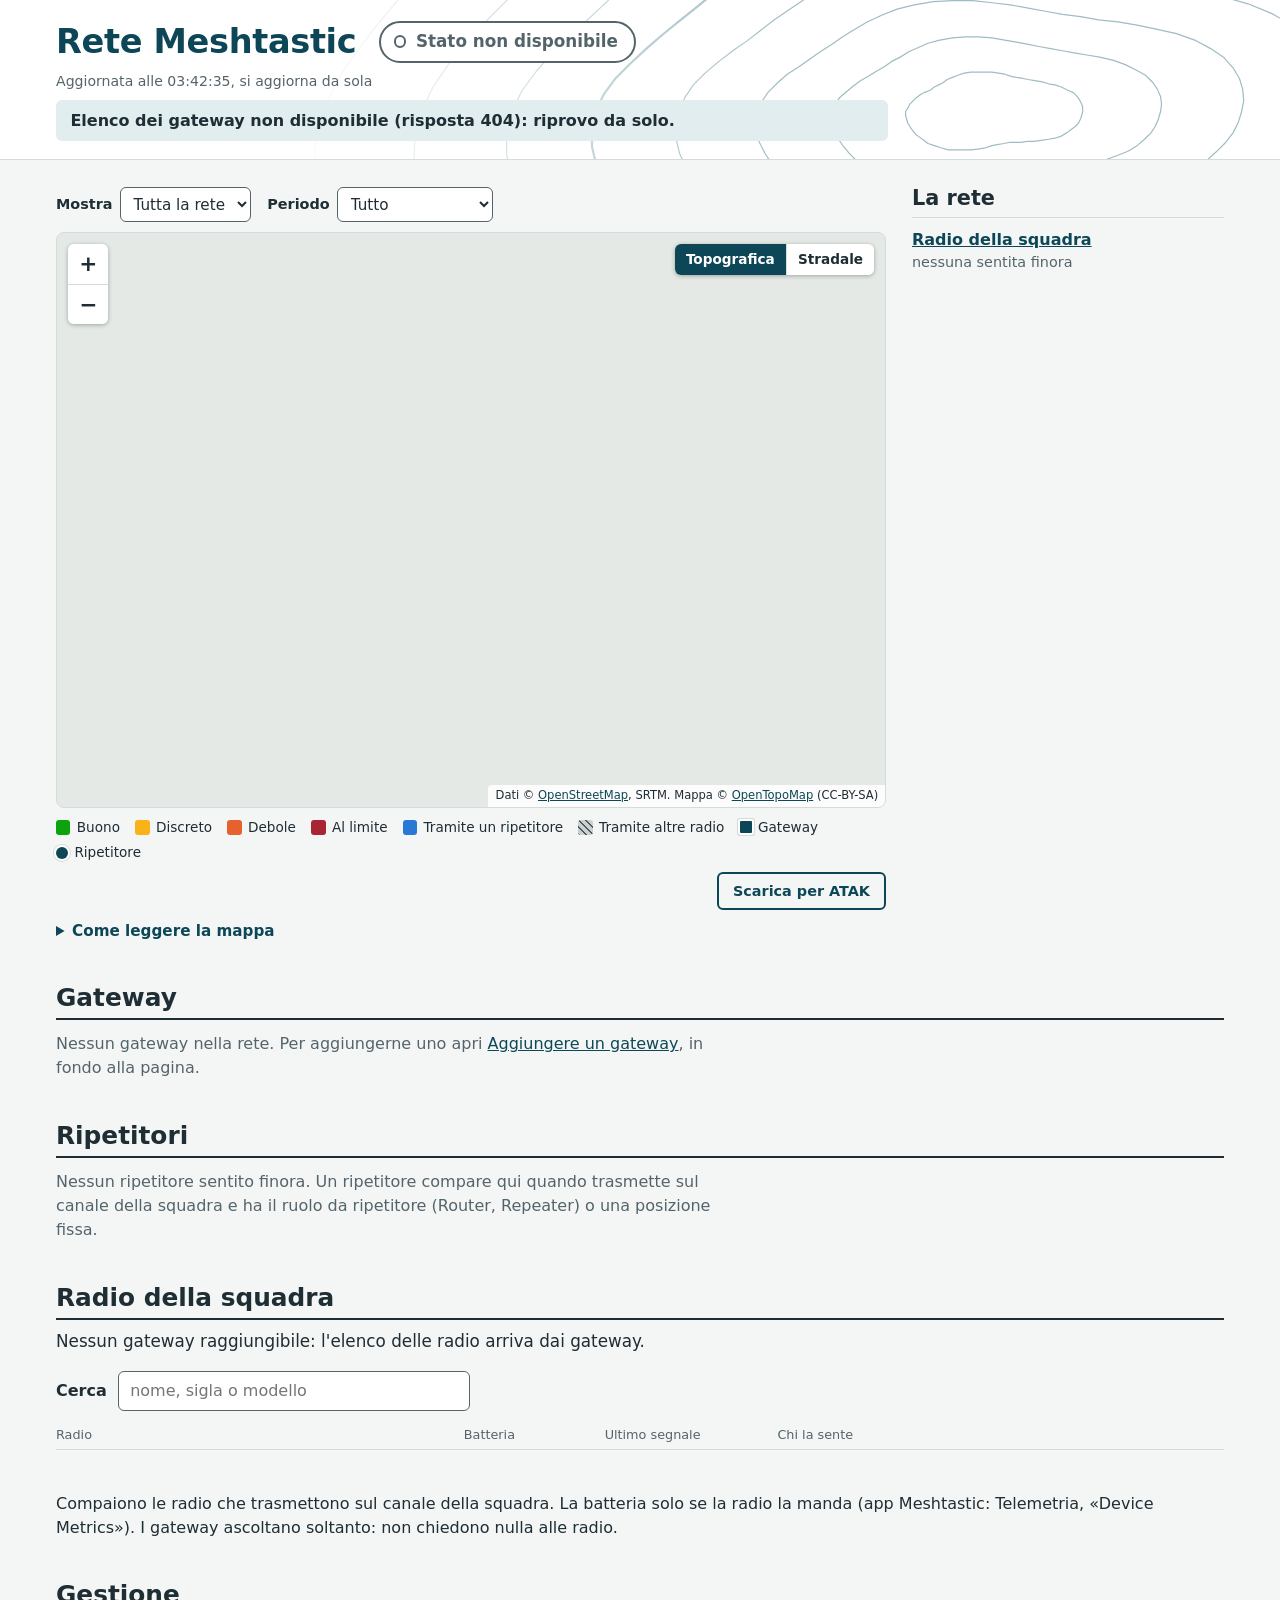
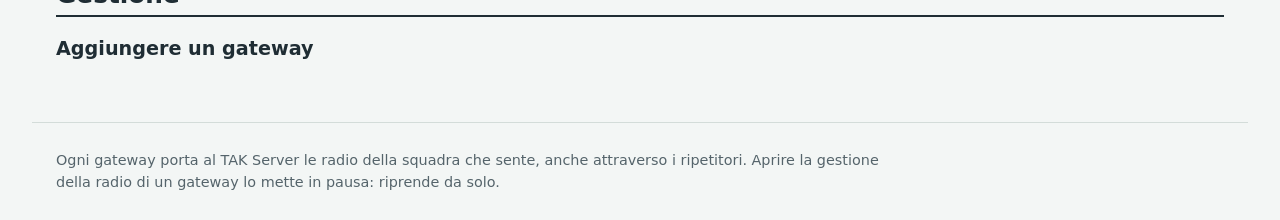
==== commit 913e4468: "mesh2tak 1.15.0: pagina della rete rifatta, ripetitori, radio della squadra vere Ponte: - Radio dell" ====
--- a/server/pagina/index.html
+++ b/server/pagina/index.html
@@ -53,44 +53,85 @@
   mask-image: linear-gradient(90deg, transparent 0, transparent 22%, #000 62%); }
 .testata path { fill: none; stroke: var(--curve); stroke-width: 1.2; stroke-linejoin: round; vector-effect: non-scaling-stroke; }
 .testata path:nth-child(5n) { stroke-width: 2.2; }
-.testata .dentro { position: relative; max-width: 68rem; margin: 0 auto; padding: 2.6rem 1.5rem 2rem; }
-h1 { font: 700 2.6rem/1.05 var(--titoli); letter-spacing: -0.01em; margin: 0 0 0.5rem; color: var(--lago); }
-.sintesi { margin: 0; font-size: 1.2rem; max-width: 40rem; }
-.aggiornato { margin: 0.4rem 0 0; color: var(--ardesia); font-size: 0.9rem; font-variant-numeric: tabular-nums; }
-
-main { flex: 1; width: 100%; max-width: 68rem; margin: 0 auto; padding: 0.5rem 1.5rem 3rem; }
+.testata .dentro { position: relative; max-width: 76rem; margin: 0 auto; padding: 1.3rem 1.5rem 1.1rem;
+  display: flex; flex-wrap: wrap; align-items: center; gap: 0.5rem 1.4rem; }
+h1 { font: 700 2.1rem/1.05 var(--titoli); letter-spacing: -0.01em; margin: 0; color: var(--lago); }
+/* dalla 1.15.0: in alto, a colpo d'occhio, se la rete va bene */
+.sintesi { display: inline-flex; align-items: center; gap: 0.6rem; margin: 0; padding: 0.4rem 1rem 0.4rem 0.8rem;
+  border: 2px solid currentColor; border-radius: 999px; background: var(--carta); font-weight: 700; font-size: 1.05rem; }
+.sintesi[data-livello="ok"] { color: var(--larice); }
+.sintesi[data-livello="attenzione"] { color: var(--ambra); }
+.sintesi[data-livello="problema"] { color: var(--soccorso); }
+.sintesi[data-livello="spento"] { color: var(--ardesia); }
+.aggiornato { flex-basis: 100%; margin: 0; color: var(--ardesia); font-size: 0.88rem; font-variant-numeric: tabular-nums; }
+.messaggio { flex-basis: 100%; margin: 0; padding: 0.55rem 0.9rem; border-radius: 6px; background: var(--lago-tenue); font-weight: 600; max-width: 52rem; }
+.messaggio[hidden] { display: none; }
+.semaforo { display: inline-block; width: 0.8rem; height: 0.8rem; flex: none; border-radius: 50%; background: var(--larice); }
+.semaforo[data-livello="attenzione"] { background: var(--ambra); border-radius: 1px; transform: rotate(45deg) scale(0.86); }
+.semaforo[data-livello="problema"] { background: var(--soccorso); border-radius: 0; clip-path: polygon(50% 0, 100% 100%, 0 100%); }
+.semaforo[data-livello="spento"] { background: transparent; border: 2px solid var(--ardesia); }
+
+main { flex: 1; width: 100%; max-width: 76rem; margin: 0 auto; padding: 0.4rem 1.5rem 3rem; }
+.problemi-rete { list-style: none; margin: 1.1rem 0 0; padding: 0; display: grid; gap: 0.35rem; max-width: 52rem; }
+.problemi-rete li { display: flex; align-items: center; gap: 0.65rem; padding: 0.5rem 0.9rem; border-radius: 6px; background: var(--ambra-tenue); }
+.problemi-rete li[data-livello="problema"] { background: var(--soccorso-tenue); }
+.problemi-rete a { color: var(--granito); font-weight: 600; }
+.problemi-rete .altre-voci { background: none; color: var(--ardesia); padding-top: 0; }
+.panorama { display: grid; grid-template-columns: minmax(0, 1fr) 19.5rem; gap: 1rem 1.6rem; align-items: start; margin: 1.3rem 0 0; }
+.pannello-mappa { min-width: 0; }
+.rete h2, .gruppo-rete > h2, .radio-rete > h2, .gestione-rete > h2 { font: 700 1.55rem/1.1 var(--titoli); margin: 0; }
+.rete h2 { font-size: 1.3rem; margin-bottom: 0.4rem; }
+.elenco-rete { list-style: none; margin: 0; padding: 0; }
+.voce-rete { display: grid; grid-template-columns: 1fr auto; gap: 0 0.6rem; align-items: start; border-top: 1px solid var(--nebbia); }
+.voce-rete .centra { display: grid; gap: 0.1rem; width: 100%; padding: 0.6rem 0.2rem 0.6rem 0; border: 0; background: none;
+  color: inherit; font: inherit; text-align: left; cursor: pointer; }
+.voce-rete .centra[disabled] { cursor: default; }
+.voce-rete .centra:not([disabled]):hover b { text-decoration: underline; }
+.testa-voce { display: flex; align-items: center; gap: 0.5rem; }
+.testa-voce b { font-weight: 700; }
+.riga-voce { font-size: 0.9rem; padding-left: 1.3rem; font-variant-numeric: tabular-nums; }
+.riga-voce.secondaria { color: var(--ardesia); }
+.dettagli-voce { font-size: 0.85rem; padding: 0.7rem 0 0.4rem; white-space: nowrap; }
+.voce-radio { display: block; padding: 0.65rem 0; }
+.voce-radio a { font-weight: 700; }
+.voce-radio .riga-voce { display: block; padding-left: 0; color: var(--ardesia); }
+.gruppo-rete, .radio-rete, .gestione-rete { margin: 2.6rem 0 0; }
+.gruppo-rete > .vuoto { margin: 0.8rem 0 0; color: var(--ardesia); }
 .vuoto { margin: 2.5rem 0; max-width: 42rem; }
 .vuoto code, .nota code { font-size: 0.95em; background: var(--lago-tenue); padding: 0.1em 0.35em; border-radius: 3px; }
 .sessione { margin: 1.5rem 0 0; padding: 0.9rem 1.1rem; background: var(--ambra-tenue); border-radius: 6px; }
 
-.ponte { padding: 2rem 0 2.2rem; border-bottom: 1px solid var(--nebbia); }
-.ponte:last-child { border-bottom: 0; }
+/* schede di gateway e ripetitori: nome e stato, i fatti che contano, il resto in "Altri dettagli" */
+.ponte, .ripetitore { padding: 1.3rem 0 1.4rem; border-top: 1px solid var(--nebbia); scroll-margin-top: 1rem; }
+/* ogni gruppo comincia con il suo titolo su una riga scura; la prima scheda non ripete la riga */
+.gruppo-rete > h2, .radio-rete > h2, .gestione-rete > h2 { padding-bottom: 0.4rem; border-bottom: 2px solid var(--granito); }
+.gruppo-rete > h2 + section, .gestione-rete > h2 + details.gruppo { border-top: 0; }
 .capo { display: grid; grid-template-columns: 1fr auto; gap: 0.3rem 1.5rem; align-items: start; }
-.ponte h2 { font: 700 2rem/1.1 var(--titoli); margin: 0; }
-.chi { margin: 0.15rem 0 0; color: var(--ardesia); }
-.stato { margin: 0.7rem 0 0; font-weight: 600; font-size: 1.15rem; display: flex; align-items: center; gap: 0.55rem; }
-.segno { width: 0.95rem; height: 0.95rem; border-radius: 50%; flex: none; background: currentColor; }
-.ponte[data-stato="ok"] .stato { color: var(--larice); }
-.ponte[data-stato="pausa"] .stato { color: var(--ambra); }
-.ponte[data-stato="pausa"] .segno { border-radius: 2px; background: linear-gradient(90deg, currentColor 0 35%, transparent 35% 65%, currentColor 65%); }
-.ponte[data-stato="guasto"] .stato { color: var(--soccorso); }
-.ponte[data-stato="guasto"] .segno { border-radius: 0; clip-path: polygon(50% 0, 100% 100%, 0 100%); }
-.ponte[data-stato="giu"] .stato { color: var(--ardesia); }
-.ponte[data-stato="giu"] .segno { background: transparent; border: 2px solid currentColor; }
-.spiega { grid-column: 1 / -1; margin: 0.6rem 0 0; padding: 0.75rem 1rem; border-radius: 6px; max-width: 46rem; }
+.ponte h3, .ripetitore h3 { font: 700 1.55rem/1.1 var(--titoli); margin: 0; }
+.chi { margin: 0.15rem 0 0; color: var(--ardesia); font-size: 0.95rem; }
+.stato { margin: 0.5rem 0 0; font-weight: 700; font-size: 1.05rem; display: flex; align-items: center; gap: 0.55rem; }
+.stato[data-livello="ok"] { color: var(--larice); }
+.stato[data-livello="attenzione"] { color: var(--ambra); }
+.stato[data-livello="problema"] { color: var(--soccorso); }
+.stato[data-livello="spento"] { color: var(--ardesia); }
+.spiega { grid-column: 1 / -1; margin: 0.5rem 0 0; padding: 0.65rem 0.95rem; border-radius: 6px; max-width: 46rem; background: var(--lago-tenue); }
 .ponte[data-stato="pausa"] .spiega { background: var(--ambra-tenue); }
 .ponte[data-stato="guasto"] .spiega { background: var(--soccorso-tenue); }
-.ponte[data-stato="giu"] .spiega { background: var(--lago-tenue); }
-.azione { grid-row: 1 / span 3; grid-column: 2; display: flex; flex-direction: column; align-items: end; gap: 0.35rem; padding-top: 0.3rem; }
+.azione { grid-row: 1 / span 3; grid-column: 2; display: flex; flex-direction: column; align-items: end; gap: 0.4rem; padding-top: 0.2rem; }
+.altri { margin-top: 0.9rem; }
+.altri > summary, .gruppo-mappa > summary { cursor: pointer; color: var(--lago); font-weight: 600; font-size: 0.95rem; width: fit-content; }
+.altri > .fatti { margin-top: 0.7rem; }
+.altri .togli { margin-top: 1rem; }
+.suggerimento-batteria { display: block; margin-top: 0.25rem; color: var(--ardesia); font-size: 0.85rem; }
 .bottone { font: 600 1rem/1 var(--testo); padding: 0.85rem 1.25rem; border-radius: 6px; border: 2px solid var(--lago); background: var(--lago); color: var(--carta); cursor: pointer; text-decoration: none; white-space: nowrap; }
 .bottone:hover { filter: brightness(1.12); }
 .bottone[disabled] { background: transparent; color: var(--ardesia); border-color: var(--nebbia); cursor: not-allowed; filter: none; }
 .bottone.secondario { background: transparent; color: var(--lago); }
 .azione small { color: var(--ardesia); max-width: 15rem; text-align: right; }
 
-.fatti { display: grid; grid-template-columns: repeat(auto-fit, minmax(11.5rem, 1fr)); gap: 1rem 1.5rem; margin: 1.6rem 0 0; }
-.fatti div { border-top: 2px solid var(--nebbia); padding-top: 0.5rem; }
-.fatti dt { color: var(--ardesia); font-size: 0.9rem; }
+.fatti { display: grid; grid-template-columns: repeat(auto-fill, minmax(12.5rem, 1fr)); gap: 0.8rem 1.5rem; margin: 1.1rem 0 0; }
+.fatti div { border-top: 2px solid var(--nebbia); padding-top: 0.4rem; }
+.fatti dt { color: var(--ardesia); font-size: 0.85rem; }
 .fatti dd { margin: 0.1rem 0 0; font-variant-numeric: tabular-nums; }
 .fatti div.attenzione { border-top-color: var(--ambra); }
 .fatti div.attenzione dd { color: var(--ambra); font-weight: 600; }
@@ -129,7 +170,7 @@
 .riga .quando, .riga .batteria, .riga .salti { text-align: right; }
 .altre { margin-top: 0.7rem; font: 600 0.95rem/1 var(--testo); background: none; border: 0; color: var(--lago); cursor: pointer; padding: 0.4rem 0; text-decoration: underline; }
 
-footer { max-width: 68rem; width: 100%; margin: 0 auto; padding: 1.5rem; color: var(--ardesia); font-size: 0.9rem; border-top: 1px solid var(--nebbia); }
+footer { max-width: 76rem; width: 100%; margin: 0 auto; padding: 1.5rem; color: var(--ardesia); font-size: 0.9rem; border-top: 1px solid var(--nebbia); }
 footer p { margin: 0.2rem 0; max-width: 52rem; }
 
 dialog { border: 0; border-radius: 10px; padding: 1.6rem; max-width: 34rem; background: var(--carta); color: var(--granito); box-shadow: 0 20px 60px rgba(0, 20, 30, 0.35); }
@@ -196,26 +237,25 @@
 .richiesta .lavora { margin: 0; max-width: 22rem; color: var(--ambra); font-weight: 600; }
 .richiesta .lavora small { display: block; font-weight: 400; color: var(--ardesia); margin-top: 0.25rem; }
 .rifiutate .richiesta h3 { font-size: 1.2rem; }
-.schede { display: flex; gap: 1.8rem; margin: 1.4rem 0 0; border-bottom: 1px solid var(--nebbia); }
-.schede button { font: 600 1.05rem/1 var(--testo); background: none; border: 0; border-bottom: 3px solid transparent; margin-bottom: -1px; padding: 0.75rem 0 0.8rem; color: var(--ardesia); cursor: pointer; }
-.schede button[aria-selected="true"] { color: var(--lago); border-bottom-color: var(--lago); }
-.schede button span { font-weight: 400; margin-left: 0.35rem; font-variant-numeric: tabular-nums; }
-.radio-rete { padding: 1.6rem 0 0.5rem; }
-/* Copertura (dalla 1.14.0): la mappa e' chiara anche nel tema scuro, come le carte; i suoi comandi pure */
-.copertura { padding: 1.6rem 0 0.5rem; }
-.copertura .riassunto { font-size: 1.1rem; margin: 0 0 0.4rem; max-width: 52rem; }
-.spiega-copertura { margin: 0 0 1rem; max-width: 52rem; color: var(--ardesia); }
-.comandi-copertura { display: flex; flex-wrap: wrap; gap: 0.8rem 1.2rem; align-items: flex-end; margin: 0 0 1rem; }
-.comandi-copertura label { display: flex; flex-direction: column; gap: 0.3rem; font-weight: 600; font-size: 0.9rem; }
-.comandi-copertura select { font: 400 1rem/1.3 var(--testo); padding: 0.45rem 0.6rem; border: 1px solid var(--ardesia); border-radius: 6px; background: var(--carta); color: var(--granito); }
-.azioni-copertura { display: flex; flex-wrap: wrap; gap: 0.6rem; margin-left: auto; }
-.legenda { list-style: none; display: flex; flex-wrap: wrap; gap: 0.45rem 1.3rem; padding: 0; margin: 0 0 0.7rem; font-size: 0.95rem; }
-.legenda li { display: flex; align-items: center; gap: 0.45rem; }
-.legenda i { width: 0.95rem; height: 0.95rem; border-radius: 3px; flex: none; }
+/* Mappa della rete (copertura dalla 1.14.0, in cima dalla 1.15.0): la mappa e' chiara anche nel tema scuro, come le
+   carte; i suoi comandi pure */
+.comandi-copertura { display: flex; flex-wrap: wrap; gap: 0.6rem 1rem; align-items: center; margin: 0 0 0.6rem; }
+.comandi-copertura label { display: flex; align-items: center; gap: 0.45rem; font-weight: 600; font-size: 0.9rem; }
+.comandi-copertura select { font: 400 0.95rem/1.3 var(--testo); padding: 0.4rem 0.55rem; border: 1px solid var(--ardesia); border-radius: 6px; background: var(--carta); color: var(--granito); max-width: 15rem; }
+.legenda { list-style: none; display: flex; flex-wrap: wrap; gap: 0.3rem 0.95rem; padding: 0; margin: 0.6rem 0 0; font-size: 0.85rem; }
+.legenda li { display: flex; align-items: center; gap: 0.4rem; }
+.legenda i { width: 0.9rem; height: 0.9rem; border-radius: 3px; flex: none; }
 .legenda i.segno-ripetuta { background: repeating-linear-gradient(45deg, #4f5a5f 0 1.5px, rgba(111, 123, 128, 0.3) 1.5px 5px); }
-.legenda i.segno-ponte { width: 0.8rem; height: 0.8rem; border-radius: 50%; background: #0d4757; box-shadow: 0 0 0 2px #fff, 0 0 0 3px var(--nebbia); }
-.stato-copertura { margin: 0 0 0.6rem; min-height: 1.2em; color: var(--ardesia); }
-.mappa { position: relative; height: min(68vh, 640px); min-height: 22rem; overflow: hidden; border: 1px solid var(--nebbia); border-radius: 8px; background: #e4e9e6; touch-action: none; cursor: grab; user-select: none; -webkit-user-select: none; }
+.legenda i.punto-gateway, .legenda i.punto-ripetitore { width: 0.75rem; height: 0.75rem; border-radius: 1px; background: #0d4757; box-shadow: 0 0 0 2px #fff, 0 0 0 3px var(--nebbia); }
+.legenda i.punto-ripetitore { border-radius: 50%; }
+.piede-mappa { display: flex; flex-wrap: wrap; gap: 0.5rem 1rem; align-items: center; margin: 0.6rem 0 0; }
+.piede-mappa .riassunto { margin: 0; flex: 1 1 18rem; }
+.azioni-copertura { display: flex; flex-wrap: wrap; gap: 0.5rem; }
+.stato-copertura { margin: 0.3rem 0 0; color: var(--ardesia); font-size: 0.92rem; }
+.stato-copertura:empty { display: none; }
+.gruppo-mappa { margin-top: 0.6rem; }
+.gruppo-mappa p { margin: 0.5rem 0 0; max-width: 52rem; color: var(--ardesia); font-size: 0.92rem; }
+.mappa { position: relative; height: min(64vh, 600px); min-height: 22rem; overflow: hidden; border: 1px solid var(--nebbia); border-radius: 8px; background: #e4e9e6; touch-action: none; cursor: grab; user-select: none; -webkit-user-select: none; }
 .mappa:active { cursor: grabbing; }
 .mappa .tessere { position: absolute; inset: 0; }
 .mappa .tessere img { position: absolute; left: 0; top: 0; width: 256px; height: 256px; max-width: none; pointer-events: none; }
@@ -229,10 +269,19 @@
 .mappa .suggerimento { position: absolute; left: 0; top: 0; max-width: min(21rem, calc(100% - 2rem)); padding: 0.65rem 0.8rem; border-radius: 6px; background: #fff; color: #1f2d34; box-shadow: 0 2px 12px rgba(0, 0, 0, 0.28); font-size: 0.9rem; line-height: 1.4; pointer-events: none; }
 .mappa .suggerimento b { display: block; margin-bottom: 0.25rem; }
 .mappa .suggerimento span { display: block; }
-.ponti-copertura { list-style: none; padding: 0; margin: 1rem 0 0; max-width: 52rem; }
-.ponti-copertura li { padding: 0.6rem 0; border-top: 1px solid var(--nebbia); }
-.ponti-copertura small { display: block; color: var(--ardesia); margin-top: 0.15rem; }
-.radio-rete .riassunto { font-size: 1.1rem; margin: 0 0 0.8rem; max-width: 52rem; }
+.mappa .sfondi { position: absolute; top: 0.7rem; right: 0.7rem; display: flex; border-radius: 6px; overflow: hidden; box-shadow: 0 1px 4px rgba(0, 0, 0, 0.3); }
+.mappa .sfondi button { font: 600 0.85rem/1 var(--testo); padding: 0.55rem 0.7rem; border: 0; background: #fff; color: #1f2d34; cursor: pointer; }
+.mappa .sfondi button + button { border-left: 1px solid #d3dcd9; }
+.mappa .sfondi button[aria-pressed="true"] { background: #0d4757; color: #fff; }
+.radio-rete .riassunto { font-size: 1.05rem; margin: 0.6rem 0 0.6rem; max-width: 52rem; }
+/* in fondo, chiusi finche' non servono: aggiungere un gateway, avvisi per email, aggiornamenti */
+.gestione-rete > h2 { margin-bottom: 0.4rem; }
+.gestione-rete details.gruppo { border-top: 1px solid var(--nebbia); scroll-margin-top: 1rem; }
+.gestione-rete details.gruppo:last-child { border-bottom: 1px solid var(--nebbia); }
+.gestione-rete details.gruppo > summary { display: flex; align-items: baseline; gap: 0.8rem; padding: 0.85rem 0; cursor: pointer;
+  font: 700 1.2rem/1.2 var(--titoli); color: var(--granito); }
+.gestione-rete details.gruppo > summary small { font: 600 0.9rem/1.2 var(--testo); color: var(--ambra); }
+.gestione-rete details.gruppo > section { margin: 0 0 1.4rem; padding: 0; border: 0; }
 .avvisi { list-style: none; padding: 0; margin: 0 0 1rem; }
 .avvisi li { margin: 0.4rem 0; padding: 0.6rem 0.9rem; border-radius: 6px; background: var(--ambra-tenue); max-width: 52rem; }
 .avvisi li.grave { background: var(--soccorso-tenue); }
@@ -314,7 +363,7 @@
 .scelta-reimposta small { flex-basis: 100%; font-weight: 400; color: var(--ardesia); }
 
 @media (max-width: 760px) {
-  h1 { font-size: 2.1rem; }
+  h1 { font-size: 1.8rem; }
   .richiesta { grid-template-columns: 1fr; }
   .controllo { text-align: left; }
   .richiesta .pulsanti { justify-content: flex-start; }
@@ -333,12 +382,16 @@
   .riga { grid-template-columns: 1fr auto; grid-template-areas: "nome quando" "traccia traccia" "batteria salti"; row-gap: 0.35rem; }
   .riga .nome { grid-area: nome; } .riga .traccia { grid-area: traccia; } .riga .quando { grid-area: quando; }
   .riga .batteria { grid-area: batteria; text-align: left; color: var(--ardesia); } .riga .salti { grid-area: salti; color: var(--ardesia); }
-  .schede { gap: 1.2rem; overflow-x: auto; }
-  .schede button { white-space: nowrap; }
-  .comandi-copertura label { flex: 1 1 8rem; }
-  .comandi-copertura select { width: 100%; }
-  .azioni-copertura { margin-left: 0; width: 100%; }
-  .mappa { height: 62vh; min-height: 18rem; }
+  .comandi-copertura label { flex: 1 1 9rem; flex-direction: column; align-items: stretch; gap: 0.2rem; }
+  .comandi-copertura select { width: 100%; max-width: none; }
+  .mappa { height: 56vh; min-height: 18rem; }
+  .ponte h3, .ripetitore h3 { font-size: 1.35rem; }
+  .gruppo-rete, .radio-rete, .gestione-rete { margin-top: 2rem; }
+}
+@media (max-width: 900px) {
+  .panorama { grid-template-columns: 1fr; }
+  main { padding-left: 1rem; padding-right: 1rem; }
+  .testata .dentro { padding-left: 1rem; padding-right: 1rem; }
 }
 @media (prefers-reduced-motion: no-preference) {
   .punto { transition: left 0.6s ease; }
@@ -361,8 +414,9 @@
   </svg>
   <div class="dentro">
     <h1>Rete Meshtastic</h1>
-    <p class="sintesi" id="sintesi">Carico lo stato dei ponti...</p>
+    <p class="sintesi" id="sintesi" role="status" data-livello="spento"><span class="semaforo" data-livello="spento"></span><span>Carico lo stato della rete...</span></p>
     <p class="aggiornato" id="aggiornato"></p>
+    <p class="messaggio" id="messaggio" role="status" hidden></p>
   </div>
 </header>
 
@@ -371,13 +425,13 @@
 </main>
 
 <footer>
-  <p>Ogni ponte porta al TAK Server le radio Meshtastic che sente. La pagina di gestione di un ponte apre il suo nodo come
-    dal Wi-Fi di casa: intanto quel ponte va in pausa e riprende da solo.</p>
+  <p>Ogni gateway porta al TAK Server le radio della squadra che sente, anche attraverso i ripetitori. Aprire la
+    gestione della radio di un gateway lo mette in pausa: riprende da solo.</p>
   <p id="versione"></p>
 </footer>
 
 <dialog id="conferma" aria-labelledby="conferma-titolo">
-  <h2 id="conferma-titolo">Gestire la radio del ponte?</h2>
+  <h2 id="conferma-titolo">Gestire la radio del gateway?</h2>
   <p id="conferma-testo"></p>
   <ul>
     <li>Riprende da solo <span id="conferma-chiusura">2 minuti</span> dopo che chiudi la pagina, al massimo dopo
@@ -395,7 +449,7 @@
   <h2 id="aggiorna-titolo"></h2>
   <p id="aggiorna-testo"></p>
   <label class="scelta-reimposta" id="aggiorna-radio" hidden><input type="checkbox" id="aggiorna-reimposta">
-    Rimetti anche la radio del ponte come all'installazione
+    Rimetti anche la radio del gateway come all'installazione
     <small>Di solito non serve: l'aggiornamento lascia la radio com'è, con quello che hai scelto dall'app o dalla
       pagina. Con questa scelta tornano regione, nome, ruolo, solo il canale della squadra e posizione fissa.</small></label>
   <div class="pulsanti">
@@ -428,7 +482,7 @@
 <dialog id="riprova" aria-labelledby="riprova-titolo">
   <h2 id="riprova-titolo">Riprovare l'installazione?</h2>
   <p id="riprova-testo"></p>
-  <p><label for="riprova-scheda">Radio del ponte</label><select id="riprova-scheda"></select></p>
+  <p><label for="riprova-scheda">Radio del gateway</label><select id="riprova-scheda"></select></p>
   <p><label for="riprova-posizione">Dove sta (coordinate, vuoto se la radio ha il suo GPS)</label><input id="riprova-posizione" autocomplete="off"></p>
   <div class="pulsanti">
     <button class="bottone secondario" type="button" id="riprova-annulla">Annulla</button>
@@ -437,12 +491,12 @@
 </dialog>
 
 <dialog id="togli" aria-labelledby="togli-titolo">
-  <h2 id="togli-titolo">Togliere il ponte dalla rete?</h2>
+  <h2 id="togli-titolo">Togliere il gateway dalla rete?</h2>
   <p id="togli-testo"></p>
   <ul>
     <li>Il Raspberry continua a portare le radio al TAK Server: si chiude solo l'accesso da internet.</li>
-    <li>Non rientra da solo. Per rimetterlo: in fondo a questa pagina, sotto "Ponti tolti e richieste rifiutate", premi
-      "Lascia rientrare".</li>
+    <li>Non rientra da solo. Per rimetterlo: in fondo a questa pagina, in "Aggiungere un gateway", sotto "Gateway tolti
+      e richieste rifiutate", premi "Lascia rientrare".</li>
   </ul>
   <div class="pulsanti">
     <button class="bottone secondario" type="button" id="togli-annulla">Annulla</button>
@@ -465,20 +519,22 @@
 let erroreGiro = "";
 let daTogliere = null;
 const COMANDO_PI = "sudo bash installa-ponte-meshtastic.sh --accesso-esterno";
-const aperte = new Set();          // ponti con tutte le radio in vista
 const dettagliAperti = new Set();  // "Dettagli" aperti: restano aperti quando la pagina si aggiorna
+// Dalla 1.15.0 una pagina sola, dall'alto in basso: cosa non va, richieste e lavori, la mappa della rete con accanto
+// gateway e ripetitori, le loro schede, le radio della squadra e, chiusa in fondo, la gestione.
 const zona = document.getElementById("ponti");
+const avvisoVersione = document.createElement("div");   // in cima: versione nuova o pagina da ricaricare
+const zonaStato = document.createElement("div");        // le cose da controllare, dalla piu' grave
 const zonaNovita = document.createElement("div");
-const zonaPonti = document.createElement("div");
-const schede = document.createElement("nav");
-const vistaPonti = document.createElement("div");
-const vistaRadio = document.createElement("div");
-const vistaCopertura = document.createElement("div");   // dalla 1.14.0
-const avvisoVersione = document.createElement("div");   // in cima: versione nuova o pagina da ricaricare
+const panorama = document.createElement("section");     // mappa della rete ed elenco di gateway e ripetitori
+const vistaCopertura = document.createElement("div");   // la mappa (copertura dalla 1.14.0)
+const zonaPonti = document.createElement("section");    // schede dei gateway
+const zonaRipetitori = document.createElement("section");
+const vistaRadio = document.createElement("section");   // radio della squadra
+const zonaGestione = document.createElement("section");
 avvisoVersione.className = "avviso-versione";
 avvisoVersione.hidden = true;
-zona.append(avvisoVersione, zonaNovita, schede, vistaPonti, vistaRadio, vistaCopertura);
-vistaPonti.append(zonaPonti);
+zona.append(avvisoVersione, zonaStato, zonaNovita, panorama, zonaPonti, zonaRipetitori, vistaRadio, zonaGestione);
 const SILENZIO_S = 2 * 3600;       // una radio accesa si fa sentire almeno ogni mezz'ora (batteria e canale)
 
 function el(tag, classe, testo) {
@@ -491,6 +547,11 @@
 function maiuscola(s) {
   s = String(s || "");
   return s.charAt(0).toUpperCase() + s.slice(1);
+}
+
+function minuscola(s) {          // solo la prima lettera: "TAK Server" resta com'e'
+  s = String(s || "");
+  return s.charAt(0).toLowerCase() + s.slice(1);
 }
 
 function dettagli(chiave, titolo, ...contenuto) {
@@ -514,10 +575,12 @@
                  HELTEC_WIRELESS_TRACKER: "Heltec Wireless Tracker", HELTEC_WIRELESS_PAPER: "Heltec Wireless Paper",
                  TBEAM: "LilyGO T-Beam", LILYGO_TBEAM_S3_CORE: "LilyGO T-Beam S3", T_ECHO: "LilyGO T-Echo",
                  T_DECK: "LilyGO T-Deck", TLORA_V2_1_1P6: "LilyGO T-LoRa", STATION_G2: "Station G2",
-                 NANO_G2_ULTRA: "Nano G2 Ultra", SEEED_XIAO_S3: "Seeed XIAO S3", PORTDUINO: "Raspberry (meshtasticd)"};
+                 NANO_G2_ULTRA: "Nano G2 Ultra", SEEED_XIAO_S3: "Seeed XIAO S3", PORTDUINO: "Raspberry (meshtasticd)",
+                 HELTEC_MESH_SOLAR: "Heltec MeshSolar", SEEED_SOLAR_NODE: "SenseCAP Solar Node", T_ECHO_LITE: "LilyGO T-Echo Lite"};
 
 function nomeModello(m) {
   if (!m) return "";
+  if (/^THINKNODE_M\d+$/.test(m)) return "ThinkNode " + m.slice(10);     // Elecrow ThinkNode M1, M6...
   return MODELLI[m] || m.split("_").map(w => /\d/.test(w) ? w : w.charAt(0) + w.slice(1).toLowerCase()).join(" ");
 }
 
@@ -572,7 +635,10 @@
     document.getElementById("sessione").hidden = false;
     throw new Error("sessione scaduta");
   }
-  if (!r.ok) throw new Error("risposta " + r.status);
+  if (!r.ok) {
+    await r.text().catch(() => "");      // una risposta lasciata a meta' tiene la richiesta aperta
+    throw new Error("risposta " + r.status);
+  }
   return r.json();
 }
 
@@ -640,16 +706,16 @@
   if (d.pausa && d.pausa.attiva) {
     return {classe: "pausa", parole: "In pausa",
             spiega: "Nodo gestito " + (d.pausa.chi || "da qualcuno") + " dalle " + oraDi(d.pausa.dal) +
-                    ": le posizioni via radio non arrivano al TAK Server. Il ponte riprende da solo, al più tardi alle " +
+                    ": le posizioni via radio non arrivano al TAK Server. Il gateway riprende da solo, al più tardi alle " +
                     oraDi(d.pausa.fino_al_massimo) + "."};
   }
   if (!d.tak || !d.tak.collegato) {
     return {classe: "guasto", parole: "Non arriva al TAK Server",
-            spiega: (d.tak && d.tak.errore ? maiuscola(d.tak.errore) + ". " : "") + "Il ponte riprova da solo."};
+            spiega: (d.tak && d.tak.errore ? maiuscola(d.tak.errore) + ". " : "") + "Il gateway riprova da solo."};
   }
   if (!d.nodo.collegato) {
     return {classe: "guasto", parole: "Radio non collegata",
-            spiega: "Il ponte non parla con la sua radio e riprova da solo. Se dura, sul Raspberry: sudo mesh2tak-stato"};
+            spiega: "Il gateway non parla con la sua radio e riprova da solo. Se dura, sul Raspberry: sudo mesh2tak-stato"};
   }
   return {classe: "ok", parole: "In linea", spiega: ""};
 }
@@ -673,12 +739,12 @@
 function fattiRaspberry(dl, d) {
   const sis = d.sistema;
   if (!sis) {
-    fatto(dl, "Raspberry", "aggiorna il ponte alla 1.7 per vedere certificato, corrente e protezioni", "attenzione");
+    fatto(dl, "Raspberry", "aggiorna il gateway alla 1.7 per vedere certificato, corrente e protezioni", "attenzione");
     return;
   }
   const ag = sis.aggiornamento;
   if (ag && ag.versione && (ag.stato !== "fatto" || (ag.quando && d.ora - ag.quando < 7 * 86400))) {
-    if (ag.stato === "in_corso") fatto(dl, "Aggiornamento", "alla " + ag.versione + " in corso: il ponte si ferma per un paio di minuti", "attenzione");
+    if (ag.stato === "in_corso") fatto(dl, "Aggiornamento", "alla " + ag.versione + " in corso: il gateway si ferma per un paio di minuti", "attenzione");
     else if (ag.stato === "fatto") fatto(dl, "Aggiornamento", "alla " + ag.versione + ", " + giornoOra(ag.quando));
     else if (ag.stato === "ripristinato") fatto(dl, "Aggiornamento", maiuscola(ag.messaggio || "non riuscito, rimessa la versione di prima"), "attenzione");
     else fatto(dl, "Aggiornamento", "alla " + ag.versione + " non riuscito: " + (ag.messaggio || "errore"), "guasto");
@@ -708,7 +774,7 @@
                             fa(d.ora - al.ultima) + ". Serve l'alimentatore da 5,1 V 2,5 A", "guasto");
     } else if (al.volte) {
       fatto(dl, "Corrente", "basta adesso; " + al.volte + (al.volte === 1 ? " calo" : " cali") +
-                            " da quando il ponte è acceso, l'ultimo " + giornoOra(al.ultima), "attenzione");
+                            " da quando il gateway è acceso, l'ultimo " + giornoOra(al.ultima), "attenzione");
     } else {
       fatto(dl, "Corrente", "sufficiente");
     }
@@ -719,7 +785,7 @@
     fatto(dl, "Protezioni", maiuscola(PROTEZIONI.watchdog) + "; " + PROTEZIONI.aggiornamenti);
   } else {
     fatto(dl, "Protezioni", "manca: " + mancano.map(k => PROTEZIONI[k]).join(", ") +
-                            ". Rilancia l'installatore del ponte", "attenzione");
+                            ". Rilancia l'installatore del gateway", "attenzione");
   }
   if (sis.scorta && sis.scorta.quando) {
     const vecchia = d.ora - sis.scorta.quando > 180 * 86400;
@@ -742,48 +808,6 @@
   const c = (d.nodo && d.nodo.canali) || [];
   if (!c.length) return "non ancora letti";
   return c.map(x => x.nome + (x.privato ? " (squadra" + (x.inoltrato ? ", inoltrato" : "") + ")" : " (pubblico)")).join(", ");
-}
-
-function disegnaRadio(sez, p, d) {
-  const radio = Array.isArray(d.radio) ? d.radio : [];
-  const box = el("div", "radio");
-  const titolo = el("h3", null, "Radio sentite ");
-  titolo.append(el("span", null, radio.length ? "(" + radio.length + ", sulla mappa " + (d.radio_sulla_mappa || 0) + ")" : "(nessuna da quando il ponte è acceso)"));
-  box.append(titolo);
-  if (radio.length) {
-    const finestra = Math.max(5, Number(d.validita_min) || 90) * 60;
-    const scala = el("div", "scala");
-    const asse = el("div", "asse");
-    asse.append(el("span", null, Math.round(finestra / 60) + " min fa"), el("span", null, "adesso"));
-    scala.append(el("span"), asse, el("span", null, "ultimo segnale"), el("span", null, "batteria"), el("span", null, "salti radio"));
-    box.append(scala);
-    const ol = el("ol", "righe");
-    const tutte = aperte.has(p.nome);
-    radio.slice(0, tutte ? radio.length : MOSTRATE).forEach(r => {
-      const eta = Math.max(0, (d.ora || 0) - (r.ultimo_segnale || 0));
-      const li = el("li", "riga" + (r.sulla_mappa ? "" : " fuori"));
-      const nome = el("span", "nome", r.nome || r.id);
-      nome.title = r.nome || r.id;
-      nome.append(el("small", null, (r.id || "") + (r.app_tak ? ", app TAK" : "") + (r.canale ? ", " + r.canale : "")));
-      const traccia = el("span", "traccia");
-      const punto = el("span", "punto");
-      punto.style.setProperty("--pos", String(Math.max(0, 1 - eta / finestra)));
-      traccia.append(punto);
-      traccia.title = r.sulla_mappa ? "Sulla mappa del TAK" : "Fuori dalla mappa: non si sente da più di " + Math.round(finestra / 60) + " minuti";
-      li.append(nome, traccia, el("span", "quando", fa(eta)),
-                el("span", "batteria", r.batteria ? r.batteria + "%" : ""),
-                el("span", "salti", r.salti === 0 ? "diretta" : (r.salti ? r.salti + (r.salti === 1 ? " salto" : " salti") : "")));
-      ol.append(li);
-    });
-    box.append(ol);
-    if (radio.length > MOSTRATE) {
-      const b = el("button", "altre", tutte ? "Mostra solo le più recenti" : "Mostra tutte le " + radio.length + " radio");
-      b.type = "button";
-      b.addEventListener("click", () => { tutte ? aperte.delete(p.nome) : aperte.add(p.nome); disegna(); });
-      box.append(b);
-    }
-  }
-  sez.append(box);
 }
 
 function valutaPonte(p) {
@@ -803,7 +827,7 @@
             spiega: maiuscola(frase(ins.testo || "errore")) + " (" + fa(eta) + ")"};
   }
   if (ins.fase === "fatto") {
-    if (eta < 20 * 60) { v.parole = "Installato, in attesa del primo collegamento"; v.spiega = "Il ponte è installato: apre il tunnel da solo entro qualche minuto."; }
+    if (eta < 20 * 60) { v.parole = "Installato, in attesa del primo collegamento"; v.spiega = "Il gateway è installato: apre il tunnel da solo entro qualche minuto."; }
     return v;
   }
   if (d) return v;                       // risponde gia': quello che conta e' lo stato vero
@@ -812,47 +836,50 @@
                   "Raspberry si riavvia una volta." + (eta > 3600 ? " Nessuna notizia da più di un'ora: Raspberry spento o senza internet?" : "")};
 }
 
+// i fatti che stanno sempre in vista nella scheda di un gateway; gli altri vanno in "Altri dettagli", tranne quelli
+// che segnalano qualcosa da guardare
+const FATTI_IN_VISTA = new Set(["TAK Server", "Radio del gateway", "Sulla mappa TAK", "Canale radio", "Copertura",
+                                "Aggiornamento", "Ultimo comando"]);
+
 function disegnaPonte(p) {
   const st = stati.get(p.nome);
-  const v = valutaPonte(p);
+  const s = statoGateway(p), v = s.v;
   const d = st && st.dati;
   const sez = el("section", "ponte");
+  sez.id = "gateway-" + p.nome;
   sez.dataset.stato = v.classe;
   sez.setAttribute("aria-labelledby", "ponte-" + p.nome);
   const capo = el("div", "capo");
-  const h2 = el("h2", null, p.nome);
-  h2.id = "ponte-" + p.nome;
+  const testa = el("div");
+  const h3 = el("h3", null, p.nome);
+  h3.id = "ponte-" + p.nome;
   const chi = el("p", "chi", d ? [d.nome || "nodo senza nome", d.nome_breve ? "sigla " + d.nome_breve : "", d.id_nodo || ""].filter(Boolean).join(", ") : p.indirizzo.replace(/^https:\/\//, "").replace(/\/$/, ""));
   const stato = el("p", "stato");
-  stato.append(el("span", "segno"), el("span", null, v.parole));
-  capo.append(h2, chi, stato);
+  stato.dataset.livello = v.classe === "giu" ? "spento" : ["ok", "attenzione", "problema"][s.livello];
+  stato.append(segnoStato(s.livello, v.classe === "giu"), el("span", null, v.parole));
+  testa.append(h3, chi, stato);
+  capo.append(testa);
 
   const azione = el("div", "azione");
   const b = el("button", "bottone", "Gestisci la radio");
   b.type = "button";
   if (!d) {
     b.disabled = true;
-    azione.append(b, el("small", null, "Si apre quando il ponte è raggiungibile"));
+    azione.append(b, el("small", null, "Si apre quando il gateway è raggiungibile"));
   } else if (!d.gestione || !d.gestione.pagina) {
     b.disabled = true;
     azione.append(b, el("small", null, "Radio USB: si gestisce dall'app Meshtastic"));
   } else {
     b.addEventListener("click", () => chiediConferma(p, d));
-    azione.append(b, el("small", null, "Mentre è aperta il ponte è in pausa"));
-  }
-  if (d && d.id_nodo && iconeAttive()) azione.append(bottoneIcona(d.id_nodo, "ponte " + p.nome, true));
+    azione.append(b, el("small", null, "Mentre è aperta il gateway è in pausa"));
+  }
   if (gestione && d && d.sistema && d.sistema.comandi) {     // dalla 1.13.0
     const r = el("button", "bottone secondario piccolo", "Gestisci il Raspberry");
     r.type = "button";
     r.addEventListener("click", () => apriRaspberry(p));
     azione.append(r);
   }
-  if (gestione) {
-    const t = el("button", "togli", "Togli dalla rete");
-    t.type = "button";
-    t.addEventListener("click", () => chiediTogli(p));
-    azione.append(t);
-  }
+  if (d && d.id_nodo && iconeAttive()) azione.append(bottoneIcona(d.id_nodo, "gateway " + p.nome, true));
   capo.append(azione);
   if (v.spiega) capo.append(el("p", "spiega", v.spiega));
   if (v.riprova && gestione) {
@@ -865,24 +892,45 @@
   }
   sez.append(capo);
 
+  const altri = el("dl", "fatti");
   if (d) {
-    const dl = el("dl", "fatti");
+    const tutti = {voci: [], append(x) { this.voci.push(x); }};
     const tak = d.tak || {};
-    fatto(dl, "TAK Server", tak.collegato ? "collegato da " + durata(d.ora - tak.dal) : "non collegato");
-    fatto(dl, "Radio del ponte", (d.nodo.collegato ? "collegata, " : (d.pausa && d.pausa.attiva ? "lasciata alla gestione, " : "non collegata, ")) + (d.nodo.preset || ""));
-    fatto(dl, "Canali", canali(d));
+    fatto(tutti, "TAK Server", tak.collegato ? "collegato da " + durata(d.ora - tak.dal) : "non collegato", tak.collegato ? "" : "guasto");
+    fatto(tutti, "Radio del gateway", (d.nodo.collegato ? "collegata, " : (d.pausa && d.pausa.attiva ? "lasciata alla gestione, " : "non collegata, ")) + (d.nodo.preset || ""));
+    const sentite = Array.isArray(d.radio) ? d.radio.length : 0, sullaMappa = d.radio_sulla_mappa || 0;
+    fatto(tutti, "Sulla mappa TAK", sullaMappa + " radio adesso" +
+                                    (sentite > sullaMappa ? ", " + sentite + " da quando il gateway è acceso" : ""));
+    const cr = d.canale_radio;
+    if (cr && cr.occupato !== null && cr.occupato !== undefined) {
+      fatto(tutti, "Canale radio", "occupato il " + numIt(cr.occupato) + "%; il gateway trasmette il " +
+                                   numIt(cr.trasmesso, 2) + "% (limite 10%)", cr.trasmesso >= 8 ? "attenzione" : "");
+    }
+    fatto(tutti, "Copertura", testoCopertura("g:" + p.nome));
+    fatto(tutti, "Canali", canali(d));
     const c = d.conteggi || {};
     const finestra = d.ora - (d.conteggi_dal || d.avviato);
-    fatto(dl, !Number.isFinite(finestra) ? "Contatori" : finestra < 90 ? "Nell'ultimo minuto" : (finestra >= 3600 ? "Nell'ultima ora" : "Negli ultimi " + durata(finestra)), (c.inoltrate || 0) + " posizioni al TAK Server, " + (c.radio_al_server || 0) + " messaggi dalla radio, " + (c.radio_trasmessi || 0) + " alle radio");
-    fatto(dl, "Programma", "mesh2tak " + (d.versione || "?") + ", acceso da " + durata(d.ora - d.avviato));
-    const cr = d.canale_radio;
-    if (cr && cr.occupato !== null && cr.occupato !== undefined) {
-      fatto(dl, "Canale radio", "occupato " + numIt(cr.occupato) + "% del tempo; il ponte trasmette " +
-                                numIt(cr.trasmesso, 2) + "% (limite 10%)");
-    }
-    fattiRaspberry(dl, d);
+    fatto(tutti, !Number.isFinite(finestra) ? "Contatori" : finestra < 90 ? "Nell'ultimo minuto" : (finestra >= 3600 ? "Nell'ultima ora" : "Negli ultimi " + durata(finestra)), (c.inoltrate || 0) + " posizioni al TAK Server, " + (c.radio_al_server || 0) + " messaggi dalla radio, " + (c.radio_trasmessi || 0) + " alle radio");
+    fatto(tutti, "Programma", "mesh2tak " + (d.versione || "?") + ", acceso da " + durata(d.ora - d.avviato));
+    fattiRaspberry(tutti, d);
+    const dl = el("dl", "fatti");
+    for (const x of tutti.voci) {
+      (FATTI_IN_VISTA.has(x.firstChild.textContent) || x.className ? dl : altri).append(x);
+    }
     sez.append(dl);
-    disegnaRadio(sez, p, d);
+  }
+  const fondo = [];
+  if (altri.childElementCount) fondo.push(altri);
+  if (gestione) {
+    const t = el("button", "togli", "Togli il gateway dalla rete");
+    t.type = "button";
+    t.addEventListener("click", () => chiediTogli(p));
+    fondo.push(t);
+  }
+  if (fondo.length) {
+    const det = dettagli("altri:" + p.nome, "Altri dettagli", ...fondo);
+    det.className = "altri";
+    sez.append(det);
   }
   return sez;
 }
@@ -893,7 +941,7 @@
   chi.append(el("h3", null, r.nome));
   chi.append(el("p", "da", "Raspberry " + (r.macchina || "?") + ", dall'indirizzo " + (r.ip || "?") + ", " +
                             giornoOra(r.arrivata) + (r.versione ? " (mesh2tak " + r.versione + ")" : "")));
-  if (r.sostituisce) chi.append(el("p", "avviso", "C'è già un ponte " + r.nome + " nella rete: un altro Raspberry, o questo reinstallato. " +
+  if (r.sostituisce) chi.append(el("p", "avviso", "C'è già un gateway " + r.nome + " nella rete: un altro Raspberry, o questo reinstallato. " +
                                                   "Sostituendo, questo Raspberry prende il suo posto e quello vecchio non entra più."));
   if (r.stesso_nome) chi.append(el("p", "avviso", "C'è un'altra richiesta con lo stesso nome: approva solo quella con il codice giusto."));
   const codice = el("div", "controllo");
@@ -908,8 +956,8 @@
   if (r.stato !== "in_corso" && r.nuovo && !r.installa) {
     li.append(moduloInstalla(r));
   } else if (r.stato === "in_corso") {
-    const lav = el("p", "lavora", r.installa ? "Sto aggiungendo il ponte; poi il Raspberry si installa da solo." :
-                                                "Sto aggiungendo il ponte, ci vuole un paio di minuti.");
+    const lav = el("p", "lavora", r.installa ? "Sto aggiungendo il gateway; poi il Raspberry si installa da solo." :
+                                                "Sto aggiungendo il gateway, ci vuole un paio di minuti.");
     lav.append(el("small", null, r.fermo ? "Il server non ha ancora cominciato: se resta così, sul server  sudo bash rete-meshtastic.sh installa"
                                          : "Authentik si riavvia: per circa un minuto anche questa pagina può non rispondere."));
     li.append(lav);
@@ -932,17 +980,17 @@
   return li;
 }
 
-const PAROLE_AZIONE = {aggiungi: "Aggiunta del ponte ", rimuovi: "Rimozione del ponte "};
+const PAROLE_AZIONE = {aggiungi: "Aggiunta del gateway ", rimuovi: "Rimozione del gateway "};
 
 function cosaLavoro(l) {
   if (l.azione === "aggiorna-server") return "Aggiornamento del server alla " + (l.versione || "?");
-  if (l.azione === "aggiorna-ponti") return "Richiesta di aggiornamento " + (l.nome === "tutti" ? "ai ponti" : "al ponte " + l.nome) +
+  if (l.azione === "aggiorna-ponti") return "Richiesta di aggiornamento " + (l.nome === "tutti" ? "ai gateway" : "al gateway " + l.nome) +
                                             " alla " + (l.versione || "?") + (l.reimposta ? ", con la radio come all'installazione" : "");
-  if (l.azione === "impostazioni-nuovi") return "Certificato e canale per i ponti nuovi";
-  if (l.azione === "installa") return "Nuova installazione del ponte " + (l.nome || "?");
-  if (l.azione === "azione-ponte") return (NOMI_COMANDI[l.cosa] || "Comando") + " sul ponte " + (l.nome || "?");
-  if (l.azione === "certificato-ponte") return "Certificato nuovo per il ponte " + (l.nome || "?");
-  return (PAROLE_AZIONE[l.azione] || "Lavoro sul ponte ") + (l.nome || "?");
+  if (l.azione === "impostazioni-nuovi") return "Certificato e canale per i gateway nuovi";
+  if (l.azione === "installa") return "Nuova installazione del gateway " + (l.nome || "?");
+  if (l.azione === "azione-ponte") return (NOMI_COMANDI[l.cosa] || "Comando") + " sul gateway " + (l.nome || "?");
+  if (l.azione === "certificato-ponte") return "Certificato nuovo per il gateway " + (l.nome || "?");
+  return (PAROLE_AZIONE[l.azione] || "Lavoro sul gateway ") + (l.nome || "?");
 }
 
 function disegnaLavoro(l) {
@@ -956,7 +1004,7 @@
     else if (l.azione === "aggiorna-server") p.append(el("small", null, "Il servizio della pagina riparte: per circa un minuto la pagina può non rispondere, poi riprende da sola."));
   } else if (l.esito === "ok") {
     p.textContent = cosa + ": " + (l.azione === "impostazioni-nuovi" ? "salvati alle " : "fatta alle ") + oraDi(l.quando) + "." +
-                    (l.azione === "aggiorna-ponti" ? " I ponti si aggiornano da soli entro qualche minuto." : "") +
+                    (l.azione === "aggiorna-ponti" ? " I gateway si aggiornano da soli entro qualche minuto." : "") +
                     (l.azione === "installa" ? " Il Raspberry riparte da solo entro un paio di minuti." : "");
   } else {
     p.textContent = cosa + ": non riuscita alle " + oraDi(l.quando) + ".";
@@ -981,8 +1029,8 @@
   sez.setAttribute("aria-live", "polite");
   const inAttesa = richieste.filter(r => r.stato === "attesa").length;
   if (richieste.length) {
-    sez.append(el("h2", null, inAttesa === 1 ? "Un ponte chiede di entrare" :
-                              (inAttesa ? inAttesa + " ponti chiedono di entrare" : "Ponti in arrivo")));
+    sez.append(el("h2", null, inAttesa === 1 ? "Un gateway chiede di entrare" :
+                              (inAttesa ? inAttesa + " gateway chiedono di entrare" : "Gateway in arrivo")));
     sez.append(el("p", "guida", "Approva solo se il codice di controllo è lo stesso che il Raspberry ha mostrato alla fine dell'installazione. Una richiesta che non riconosci, rifiutala."));
     const ul = el("ul", "righe");
     richieste.forEach(r => ul.append(disegnaRichiesta(r)));
@@ -1046,7 +1094,7 @@
     "Sul computer installa Raspberry Pi Imager (versione 2 o successiva) da https://www.raspberrypi.com/software/ e aprilo.",
     "Solo la prima volta: premi \"Opzioni app\" (in basso a sinistra), alla voce \"Repository dei contenuti\" premi \"Modifica\", scegli \"Usa URL personalizzato\", incolla questo indirizzo e premi \"Applica & Riavvia\":\n" + elencoImager,
     "Scegli il modello del Raspberry, poi il sistema \"Ponte Meshtastic (mesh2tak)\", poi la microSD.",
-    "Personalizzazione. Hostname: ponte-" + inv.nome + ". Localizzazione: Europe/Rome, tastiera it. Utente: un nome e una password a scelta (servono solo per la manutenzione). Wi-Fi: nome e password della rete del posto dove starà il ponte (con il cavo di rete si salta).",
+    "Personalizzazione. Hostname: ponte-" + inv.nome + ". Localizzazione: Europe/Rome, tastiera it. Utente: un nome e una password a scelta (servono solo per la manutenzione). Wi-Fi: nome e password della rete del posto dove starà il gateway (con il cavo di rete si salta).",
     "Accesso remoto: attiva \"Abilita SSH\", scegli \"Usa autenticazione con chiave pubblica\", incolla la chiave d'invito qui sotto e premi \"Add\". Senza questa chiave il Raspberry non sa a quale rete presentarsi.\n" + (inv.riga || ""),
     "Raspberry Pi Connect e Interfacce: vai avanti senza toccare nulla, poi scrivi la microSD.",
     "Metti la microSD nel Raspberry, collega la radio e l'antenna (mai accenderlo senza antenna) e l'alimentatore. Non serve altro: in 5-10 minuti compare sulla pagina della rete e si installa da solo in 30-60 minuti.",
@@ -1060,7 +1108,7 @@
                           ". Preparato da " + (inv.da || "?") + " " + giornoOra(inv.creato) + "."));
   if (inv.stato !== "attesa") {
     const ins = gestione.installazioni && gestione.installazioni[inv.nome];
-    li.append(el("p", "stato-invito", ins ? "Il Raspberry è arrivato: lo vedi tra i ponti qui sopra." :
+    li.append(el("p", "stato-invito", ins ? "Il Raspberry è arrivato: lo vedi tra i gateway qui sopra." :
                                             "Il Raspberry è arrivato " + giornoOra(inv.usato || inv.creato) + ": lo sto aggiungendo alla rete."));
     return li;
   }
@@ -1085,7 +1133,7 @@
   const riga = el("div", "riga-pulsanti");
   const tutte = el("button", "bottone piccolo", "Copia le istruzioni da mandare");
   tutte.type = "button";
-  tutte.addEventListener("click", () => copiaTesto(tutte, "Ponte Meshtastic \"" + inv.nome + "\": come preparare la microSD\n\n" +
+  tutte.addEventListener("click", () => copiaTesto(tutte, "Gateway Meshtastic \"" + inv.nome + "\": come preparare la microSD\n\n" +
     passi.map((t, i) => (i + 1) + ". " + t).join("\n\n") + "\n", "Copiate: incollale in un messaggio"));
   const annulla = el("button", "togli", "Annulla l'invito");
   annulla.type = "button";
@@ -1100,7 +1148,7 @@
   zona.append(el("h3", null, "Raspberry nuovo, preparato con Raspberry Pi Imager"));
   zona.append(el("p", null, "Chi ha il Raspberry scrive la microSD con Raspberry Pi Imager incollando una chiave d'invito preparata qui, " +
     "collega la radio e lo accende. Il Raspberry si presenta da solo a questa pagina, riceve certificato e canale, si installa e " +
-    "compare tra i ponti: nessun terminale, nessun file da copiare."));
+    "compare tra i gateway: nessun terminale, nessun file da copiare."));
   zonaStatoNuovi = el("p", "spiega");
   zona.append(zonaStatoNuovi);
 
@@ -1118,7 +1166,7 @@
   invia.type = "submit";
   const esito = el("p", "esito");
   esito.setAttribute("aria-live", "polite");
-  f.append(...campo("Pacchetto del certificato", file, "il file .zip che la console infra-TAK fa scaricare per il certificato del ponte"),
+  f.append(...campo("Pacchetto del certificato", file, "il file .zip che la console infra-TAK fa scaricare per il certificato del gateway"),
            ...campo("Password del certificato", password),
            ...campo("Indirizzo del TAK Server", host, "solo se il pacchetto non lo contiene"),
            ...campo("Nome del canale della squadra", canale),
@@ -1146,7 +1194,7 @@
     }
   });
   dettagliImpostazioni = el("details");
-  dettagliImpostazioni.append(el("summary", null, "Certificato e canale per i ponti nuovi"), f);
+  dettagliImpostazioni.append(el("summary", null, "Certificato e canale per i gateway nuovi"), f);
   zona.append(dettagliImpostazioni);
 
   // un invito per ogni Raspberry
@@ -1164,9 +1212,9 @@
   prepara.type = "submit";
   const esitoInvito = el("p", "esito");
   esitoInvito.setAttribute("aria-live", "polite");
-  moduloInvito.append(el("h4", null, "Prepara un ponte nuovo"),
-                      ...campo("Nome del ponte", nome, "diventa anche il nome sulla mappa: Gateway CNSAS Velate"),
-                      ...campo("Radio del ponte", scheda),
+  moduloInvito.append(el("h4", null, "Prepara un gateway nuovo"),
+                      ...campo("Nome del gateway", nome, "diventa anche il nome sulla mappa: Gateway CNSAS Velate"),
+                      ...campo("Radio del gateway", scheda),
                       ...campo("Dove sta", posizione, "coordinate copiate da Google Maps; vuoto se la radio ha il suo GPS"),
                       el("p"), prepara, esitoInvito);
   moduloInvito.addEventListener("submit", async ev => {
@@ -1195,14 +1243,14 @@
   zonaStatoNuovi.parentNode.hidden = !gestione || !n;      // server piu' vecchio della 1.10.0: niente
   if (!gestione || !n) return;
   if (n.pronto) {
-    zonaStatoNuovi.textContent = "Per i ponti nuovi: certificato " + (n.certificato ? "\"" + n.certificato + "\"" : "caricato") +
+    zonaStatoNuovi.textContent = "Per i gateway nuovi: certificato " + (n.certificato ? "\"" + n.certificato + "\"" : "caricato") +
       (n.scade ? " (scade il " + new Date(n.scade * 1000).toLocaleDateString("it-IT") + ")" : "") + ", TAK Server " + (n.server || "?") +
-      ", canale " + n.canale + " (l'unico del nodo dei ponti). Caricati da " + (n.da || "?") + " " +
+      ", canale " + n.canale + " (l'unico del nodo dei gateway). Caricati da " + (n.da || "?") + " " +
       giornoOra(n.aggiornato) + ".";
     dettagliImpostazioni.firstChild.textContent = "Cambia certificato o canale";
   } else {
-    zonaStatoNuovi.textContent = "Prima, una volta sola: carica qui sotto il certificato e la chiave del canale che i ponti nuovi devono usare.";
-    dettagliImpostazioni.firstChild.textContent = "Certificato e canale per i ponti nuovi";
+    zonaStatoNuovi.textContent = "Prima, una volta sola: carica qui sotto il certificato e la chiave del canale che i gateway nuovi devono usare.";
+    dettagliImpostazioni.firstChild.textContent = "Certificato e canale per i gateway nuovi";
     if (!dettagliImpostazioni.dataset.aperto) { dettagliImpostazioni.open = true; dettagliImpostazioni.dataset.aperto = "1"; }
   }
   moduloInvito.hidden = !n.pronto;
@@ -1228,7 +1276,7 @@
   si.type = "submit";
   const riga = el("div", "riga-pulsanti");
   riga.append(no, si);
-  f.append(...campo("Nome del ponte", nome), ...campo("Radio del ponte", scheda), ...campo("Dove sta", posizione, "vuoto se la radio ha il suo GPS"), riga);
+  f.append(...campo("Nome del gateway", nome), ...campo("Radio del gateway", scheda), ...campo("Dove sta", posizione, "vuoto se la radio ha il suo GPS"), riga);
   f.addEventListener("submit", ev => {
     ev.preventDefault();
     if (!window.confirm("Questo Raspberry non ha una chiave d'invito valida. Approvandolo riceve il certificato del TAK Server e la " +
@@ -1249,7 +1297,7 @@
 
 function chiediRiprova(p, ins) {
   daRiprovare = p;
-  document.getElementById("riprova-testo").textContent = "Il Raspberry del ponte " + p.nome + " riscarica la configurazione (con il " +
+  document.getElementById("riprova-testo").textContent = "Il Raspberry del gateway " + p.nome + " riscarica la configurazione (con il " +
     "certificato e il canale salvati adesso) e rifà l'installazione da dove serve. Parte entro un paio di minuti.";
   const scelta = document.getElementById("riprova-scheda");
   if (!scelta.options.length) SCHEDE_RADIO.forEach(([v, t]) => { const o = el("option", null, t); o.value = v; scelta.append(o); });
@@ -1272,12 +1320,10 @@
 function costruisciAggiungi() {
   // una volta sola: chi sta scrivendo nel modulo non perde nulla quando la pagina si aggiorna
   const sez = el("section", "aggiungi");
-  sez.id = "aggiungi";
-  sez.append(el("h2", null, "Aggiungere un ponte"));
   sez.append(costruisciNuovi());
   sez.append(el("h3", null, "Raspberry installato a mano, dal terminale"));
   const ol = el("ol");
-  const passo1 = el("li", null, "Sul Raspberry del nuovo ponte lancia:");
+  const passo1 = el("li", null, "Sul Raspberry del nuovo gateway lancia:");
   const riga = el("div", "comando");
   const codice = el("code", null, COMANDO_PI);
   const copia = el("button", "bottone secondario piccolo", "Copia");
@@ -1290,7 +1336,7 @@
   riga.append(codice, copia);
   passo1.append(riga);
   ol.append(passo1);
-  ol.append(el("li", null, "Ti chiede il nome del ponte e alla fine mostra un codice di controllo (la procedura completa del Raspberry è nella guida)."));
+  ol.append(el("li", null, "Ti chiede il nome del gateway e alla fine mostra un codice di controllo (la procedura completa del Raspberry è nella guida)."));
   ol.append(el("li", null, "Entro un minuto la richiesta compare in cima a questa pagina: se il codice è lo stesso, approvala. Il resto lo fa il server."));
   sez.append(ol);
   zonaServizio = el("div");
@@ -1299,7 +1345,7 @@
   const det = el("details");
   det.append(el("summary", null, "Il Raspberry non riesce a mandare la richiesta? Aggiungilo a mano"));
   const f = el("form");
-  const l1 = el("label", null, "Nome del ponte");
+  const l1 = el("label", null, "Nome del gateway");
   const nome = el("input");
   nome.name = "nome"; nome.required = true; nome.maxLength = 20; nome.pattern = "[a-z0-9]([a-z0-9\\-]{0,18}[a-z0-9])?";
   nome.placeholder = "es. sede";
@@ -1311,7 +1357,7 @@
   chiave.name = "chiave"; chiave.required = true; chiave.placeholder = "ssh-ed25519 AAAA...";
   chiave.spellcheck = false;
   l2.htmlFor = chiave.id = "nuova-chiave";
-  const invia = el("button", "bottone", "Aggiungi il ponte");
+  const invia = el("button", "bottone", "Aggiungi il gateway");
   invia.type = "submit";
   const esito = el("p", "esito");
   esito.setAttribute("aria-live", "polite");
@@ -1322,7 +1368,7 @@
     esito.textContent = "Mando...";
     try {
       await manda("aggiungi", {nome: nome.value.trim(), chiave: chiave.value.trim()});
-      esito.textContent = "Fatto: il server sta aggiungendo il ponte " + nome.value.trim() + " (lo vedi in cima alla pagina).";
+      esito.textContent = "Fatto: il server sta aggiungendo il gateway " + nome.value.trim() + " (lo vedi in cima alla pagina).";
       f.reset();
       await giro();
     } catch (e) {
@@ -1340,7 +1386,7 @@
 function aggiornaAggiungi() {
   if (!sezAggiungi) {
     sezAggiungi = costruisciAggiungi();
-    vistaPonti.append(sezAggiungi);
+    gestioneDettagli.aggiungi.append(sezAggiungi);
   }
   zonaServizio.replaceChildren();
   if (!gestione) {
@@ -1372,26 +1418,35 @@
 }
 
 function note(testo) {               // le novita' della release: le righe "- ..." diventano un elenco
+  // una riga rientrata continua la voce di sopra (in NOVITA.md le voci lunghe vanno a capo)
   const box = el("div", "note");
-  let ul = null;
-  String(testo || "").split(/\r?\n/).map(r => r.trim()).filter(Boolean).forEach(r => {
-    if (/^#+\s/.test(r)) return;
+  let ul = null, voce = null, par = null;
+  for (const grezza of String(testo || "").split(/\r?\n/)) {
+    const r = grezza.trim();
+    if (!r) { par = null; continue; }
+    if (/^#+\s/.test(r)) continue;
     const pulita = r.replace(/\*\*/g, "").replace(/`/g, "");
     if (/^[-*]\s+/.test(r)) {
       if (!ul) { ul = el("ul"); box.append(ul); }
-      ul.append(el("li", null, pulita.replace(/^[-*]\s+/, "")));
+      voce = el("li", null, pulita.replace(/^[-*]\s+/, ""));
+      ul.append(voce);
+      par = null;
+    } else if (voce && /^\s/.test(grezza)) {
+      voce.textContent += " " + pulita;
+    } else if (par) {
+      par.textContent += " " + pulita;
     } else {
       ul = null;
-      box.append(el("p", null, pulita));
-    }
-  });
+      voce = null;
+      par = el("p", null, pulita);
+      box.append(par);
+    }
+  }
   return box;
 }
 
 function costruisciAggiornamenti() {
   const sez = el("section", "aggiungi aggiornamenti");
-  sez.id = "aggiornamenti";
-  sez.append(el("h2", null, "Aggiornamenti"));
   zonaAggiornamenti = el("div");
   zonaAggiornamenti.setAttribute("aria-live", "polite");
   sez.append(zonaAggiornamenti);
@@ -1402,12 +1457,12 @@
   daAggiornare = o;
   const server = o.azione === "aggiorna-server";
   document.getElementById("aggiorna-titolo").textContent = server ? "Aggiornare il server alla " + o.versione + "?" :
-    "Aggiornare " + (o.nomi.length === 1 ? "il ponte " + o.nomi[0] : "i ponti") + " alla " + o.versione + "?";
+    "Aggiornare " + (o.nomi.length === 1 ? "il gateway " + o.nomi[0] : "i gateway") + " alla " + o.versione + "?";
   document.getElementById("aggiorna-testo").textContent = server ?
     "Il server scarica la versione nuova da GitHub, la controlla e la installa. Per circa un minuto questa pagina non " +
-    "risponde; i ponti continuano a portare le radio al TAK Server. Se il server non riparte, torna da solo alla " +
+    "risponde; i gateway continuano a portare le radio al TAK Server. Se il server non riparte, torna da solo alla " +
     "versione di prima." :
-    "Ogni ponte scarica la versione nuova da GitHub entro un paio di minuti, la controlla e la installa: intanto si " +
+    "Ogni gateway scarica la versione nuova da GitHub entro un paio di minuti, la controlla e la installa: intanto si " +
     "ferma per un paio di minuti, quindi non farlo durante un intervento. Se non riparte, torna da solo alla versione " +
     "di prima.";
   // dalla 1.13.0 l'aggiornamento non cambia la radio; a richiesta la rimette come all'installazione
@@ -1419,10 +1474,11 @@
 function aggiornaAggiornamenti() {
   if (!sezAggiornamenti) {
     sezAggiornamenti = costruisciAggiornamenti();
-    vistaPonti.append(sezAggiornamenti);
+    gestioneDettagli.aggiornamenti.append(sezAggiornamenti);
   }
   const r = gestione && gestione.rilasci;
-  sezAggiornamenti.hidden = !r;
+  gestioneDettagli.aggiornamenti.hidden = !r;
+  suggerimentoGestione("aggiornamenti", "");
   avvisoVersione.replaceChildren();
   avvisoVersione.hidden = true;
   if (!r) return;
@@ -1433,7 +1489,7 @@
   const u = r.ultima;
   const inCorso = a => (gestione.lavori || []).some(l => l.azione === a && (l.esito === "in_coda" || l.esito === "in_corso"));
   z.append(el("p", null, "Versioni: server " + r.installata + (ponti.length ? "; " +
-    ponti.map(p => "ponte " + p.nome + " " + (p.versione || "?")).join(", ") : "") + "."));
+    ponti.map(p => "gateway " + p.nome + " " + (p.versione || "?")).join(", ") : "") + "."));
   let banner = "";
   if (r.nuova && u) {
     z.append(el("p", "evidenza", "È uscita la versione " + u.versione +
@@ -1443,28 +1499,28 @@
     b.type = "button";
     b.disabled = inCorso("aggiorna-server");
     b.addEventListener("click", () => chiediAggiornamento({azione: "aggiorna-server", versione: u.versione}));
-    z.append(b, el("small", null, "Prima il server, poi i ponti. I ponti continuano a lavorare mentre il server si aggiorna."));
+    z.append(b, el("small", null, "Prima il server, poi i gateway. I gateway continuano a lavorare mentre il server si aggiorna."));
     banner = "È uscita la versione " + u.versione + ": aggiorna il server.";
   } else if (u && confronta(u.versione, r.installata) <= 0) {
     const vecchi = ponti.filter(p => p.versione && confronta(p.versione, u.versione) < 0);
     const daQui = vecchi.filter(p => p.aggiornabile && !(p.aggiornamento && p.aggiornamento.stato === "in_corso"));
     const aMano = vecchi.filter(p => !p.aggiornabile);
     if (daQui.length) {
-      z.append(el("p", "evidenza", (daQui.length === 1 ? "Il ponte " + daQui[0].nome + " ha" : daQui.length + " ponti hanno") +
+      z.append(el("p", "evidenza", (daQui.length === 1 ? "Il gateway " + daQui[0].nome + " ha" : daQui.length + " gateway hanno") +
                                    " una versione più vecchia della " + u.versione + "."));
       if (u.note) z.append(note(u.note));
       const b = el("button", "bottone", inCorso("aggiorna-ponti") ? "Richiesta in corso" :
-                   "Aggiorna " + (daQui.length === 1 ? "il ponte " + daQui[0].nome : "i ponti") + " alla " + u.versione);
+                   "Aggiorna " + (daQui.length === 1 ? "il gateway " + daQui[0].nome : "i gateway") + " alla " + u.versione);
       b.type = "button";
       b.disabled = inCorso("aggiorna-ponti");
       b.addEventListener("click", () => chiediAggiornamento({azione: "aggiorna-ponti", versione: u.versione, nomi: daQui.map(p => p.nome)}));
-      z.append(b, el("small", null, "Ogni ponte si ferma per un paio di minuti mentre si aggiorna: non farlo durante un intervento."));
-      banner = (daQui.length === 1 ? "Il ponte " + daQui[0].nome + " è" : daQui.length + " ponti sono") + " da aggiornare alla " + u.versione + ".";
+      z.append(b, el("small", null, "Ogni gateway si ferma per un paio di minuti mentre si aggiorna: non farlo durante un intervento."));
+      banner = (daQui.length === 1 ? "Il gateway " + daQui[0].nome + " è" : daQui.length + " gateway sono") + " da aggiornare alla " + u.versione + ".";
     } else if (!aMano.length && !vecchi.length) {
       z.append(el("p", "evidenza", "Tutto aggiornato all'ultima versione, la " + u.versione + "."));
     }
     if (aMano.length) {
-      z.append(el("p", "nota", aMano.map(p => "ponte " + p.nome).join(", ") + ": la sua versione non si aggiorna dalla " +
+      z.append(el("p", "nota", aMano.map(p => "gateway " + p.nome).join(", ") + ": la sua versione non si aggiorna dalla " +
                                "pagina. Aggiornalo un'ultima volta dal Raspberry, con l'installatore della " + u.versione + "."));
     }
   } else if (!u) {
@@ -1487,6 +1543,7 @@
   });
   riga.append(c);
   z.append(riga);
+  suggerimentoGestione("aggiornamenti", banner ? (r.nuova && u ? "versione " + u.versione + " disponibile" : "gateway da aggiornare") : "");
   // in cima: versione nuova, ponti da aggiornare, o pagina vecchia dopo l'aggiornamento del server
   if (versionePagina && gestione.versione && confronta(gestione.versione, versionePagina) !== 0) {
     const b = el("button", "bottone piccolo", "Ricarica la pagina");
@@ -1506,9 +1563,7 @@
 
 function costruisciAvvisi() {
   const sez = el("section", "aggiungi avvisi-email");
-  sez.id = "avvisi";
-  sez.append(el("h2", null, "Avvisi per email"));
-  sez.append(el("p", null, "Il server ti scrive quando un ponte non risponde, perde la radio o il TAK Server da 10 minuti, " +
+  sez.append(el("p", null, "Il server ti scrive quando un gateway non risponde, perde la radio o il TAK Server da 10 minuti, " +
                            "e quando torna a posto; quando la microSD è quasi piena, il certificato sta per scadere, " +
                            "la corrente non basta o un Raspberry si riavvia. Le email vanno agli indirizzi degli avvisi " +
                            "di infra-TAK (Guard Dog)."));
@@ -1537,10 +1592,10 @@
 function aggiornaAvvisi() {
   if (!sezAvvisi) {
     sezAvvisi = costruisciAvvisi();
-    vistaPonti.append(sezAvvisi);
+    gestioneDettagli.avvisi.append(sezAvvisi);
   }
   const a = gestione && gestione.avvisi;
-  sezAvvisi.hidden = !a;
+  gestioneDettagli.avvisi.hidden = !a;
   if (!a) return;
   const u = a.ultimo;
   let testo;
@@ -1570,7 +1625,7 @@
     codice.append(el("small", null, "codice di controllo"), el("b", null, r.controllo || "?"));
     li.append(chi, codice);
     if (r.presente) {
-      li.append(el("p", "lavora", "Ora c'è un altro ponte " + r.nome + ": per farlo rientrare togli prima quello."));
+      li.append(el("p", "lavora", "Ora c'è un altro gateway " + r.nome + ": per farlo rientrare togli prima quello."));
     } else {
       const pulsanti = el("div", "pulsanti");
       const b = el("button", "bottone secondario piccolo", "Lascia rientrare");
@@ -1581,7 +1636,7 @@
     }
     ul.append(li);
   });
-  const det = dettagli("rifiutate", "Ponti tolti e richieste rifiutate (" + rif.length + ")",
+  const det = dettagli("rifiutate", "Gateway tolti e richieste rifiutate (" + rif.length + ")",
                        el("p", "nota", "Questi Raspberry non possono rientrare da soli, per 30 giorni. Se è stato un errore, lasciali rientrare."), ul);
   det.classList.add("rifiutate");
   return det;
@@ -1602,7 +1657,7 @@
 
 function chiediTogli(p) {
   daTogliere = p;
-  document.getElementById("togli-testo").textContent = "Il ponte " + p.nome + " non sarà più raggiungibile da questa pagina e il suo indirizzo " +
+  document.getElementById("togli-testo").textContent = "Il gateway " + p.nome + " non sarà più raggiungibile da questa pagina e il suo indirizzo " +
     p.indirizzo.replace(/^https:\/\//, "").replace(/\/$/, "") + " smette di funzionare.";
   document.getElementById("togli").showModal();
 }
@@ -1634,6 +1689,7 @@
   "lora.override_duty_cycle": "Ignora il limite di tempo radio (non in Europa)",
   "bluetooth.enabled": "Bluetooth acceso", "bluetooth.mode": "Abbinamento", "bluetooth.fixed_pin": "PIN fisso",
   "display.screen_on_secs": "Schermo acceso per (secondi)",
+  "telemetry.device_telemetry_enabled": "Manda batteria e canale alla rete (Device Metrics)",
   "telemetry.device_update_interval": "Manda batteria e canale ogni (secondi)",
   "security.public_key": "Chiave pubblica della radio", "security.admin_key": "Chiavi amministratore",
   "security.is_managed": "Gestita solo da lontano", "security.serial_enabled": "Porta seriale attiva",
@@ -1660,7 +1716,7 @@
   if (r.type === "opaqueredirect") { document.getElementById("sessione").hidden = false; throw new Error("sessione scaduta: ricarica la pagina"); }
   let d = {};
   try { d = await r.json(); } catch (e) { d = {}; }
-  if (!r.ok) throw new Error(d.errore || (r.status === 502 ? "il ponte " + ponte + " non risponde" : "il ponte risponde " + r.status));
+  if (!r.ok) throw new Error(d.errore || (r.status === 502 ? "il gateway " + ponte + " non risponde" : "il gateway risponde " + r.status));
   return d;
 }
 
@@ -1676,7 +1732,7 @@
   if (a.occupata) { statoRadio("Aspetta che finisca l'operazione in corso.", "errore"); return null; }
   a.occupata = true;
   document.getElementById("radio-dentro").querySelectorAll("button").forEach(b => { b.disabled = true; });
-  statoRadio(cosa + ": mando la richiesta al ponte " + a.ponte + "...");
+  statoRadio(cosa + ": mando la richiesta al gateway " + a.ponte + "...");
   try {
     const {op} = await chiamaRadio(a.ponte, "/op", Object.assign({radio: a.v.id}, corpo));
     const inizio = Date.now();
@@ -1687,7 +1743,7 @@
       if (o.stato === "fatto") { statoRadio(cosa + ": " + ((o.risultato && o.risultato.messaggio) || "fatto."), "fatto"); return o; }
       if (o.stato === "errore") { a.parziale = o.risultato || {}; throw new Error(o.errore || "non riuscito"); }
       statoRadio(cosa + ": " + (o.passo || "in corso") + " (" + Math.round((Date.now() - inizio) / 1000) + " s)");
-      if (Date.now() - inizio > 12 * 60 * 1000) throw new Error("il ponte non ha finito in 12 minuti");
+      if (Date.now() - inizio > 12 * 60 * 1000) throw new Error("il gateway non ha finito in 12 minuti");
     }
   } catch (e) {
     statoRadio(cosa + " non riuscito: " + frase(e.message), "errore");
@@ -1788,11 +1844,11 @@
   });
   ruolo.value = c.ruolo === "DISABLED" && c.indice ? "DISABLED" : (c.indice ? "SECONDARY" : "PRIMARY");
   const chiave = el("select"); chiave.id = p + "-chiave";
-  const descr = c.chiave.tipo === "privata" ? "privata" + (c.chiave.come_ponte ? ", uguale a quella del canale " + c.chiave.come_ponte + " del ponte" : ", diversa da quelle del ponte")
+  const descr = c.chiave.tipo === "privata" ? "privata" + (c.chiave.come_ponte ? ", uguale a quella del canale " + c.chiave.come_ponte + " del gateway" : ", diversa da quelle del gateway")
               : (c.chiave.tipo === "predefinita" ? "quella pubblica nota a tutti" : "nessuna (in chiaro)");
   const scelte = [];
   if (c.ruolo !== "DISABLED" || c.indice === 0) scelte.push(["tieni", "Lascia la chiave com'è (" + descr + ")"]);
-  canaliPonte.filter(x => x.privato).forEach(x => scelte.push(["ponte:" + x.indice, "Stessa chiave del canale " + x.nome + " del ponte"]));
+  canaliPonte.filter(x => x.privato).forEach(x => scelte.push(["ponte:" + x.indice, "Stessa chiave del canale " + x.nome + " del gateway"]));
   scelte.push(["predefinita", "Chiave pubblica nota a tutti (come LongFast)"], ["nuova", "Un'altra chiave, la scrivo io"]);
   scelte.forEach(([v, t]) => { const o = el("option", null, t); o.value = v; chiave.append(o); });
   const nuova = el("input"); nuova.id = p + "-nuova"; nuova.type = "password"; nuova.autocomplete = "off"; nuova.hidden = true;
@@ -1844,13 +1900,13 @@
     const copia = el("button", "bottone secondario piccolo", "Copia");
     copia.type = "button";
     copia.addEventListener("click", () => copiaTesto(copia, d.chiave_pubblica || ""));
-    chiaveAdmin.replaceChildren(el("code", null, d.chiave_pubblica || "il ponte non l'ha ancora letta dal suo nodo: riprova tra un minuto"), copia);
+    chiaveAdmin.replaceChildren(el("code", null, d.chiave_pubblica || "il gateway non l'ha ancora letta dal suo nodo: riprova tra un minuto"), copia);
   }
   scelta.addEventListener("change", mostraChiave);
   mostraChiave();
   spiegaChiave.append(el("p", null, "La radio accetta comandi solo da chi ha messo tra le sue \"chiavi amministratore\". Va fatto una volta, da vicino, " +
     "con il telefono: app Meshtastic collegata a quella radio, Impostazioni, Sicurezza, Chiave amministratore: incolla la chiave qui sotto " +
-    "(è la chiave pubblica del nodo del ponte) e salva. Serve il firmware 2.5 o successivo. Ogni ponte ha la sua: una radio ne tiene fino a tre."), chiaveAdmin);
+    "(è la chiave pubblica del nodo del gateway) e salva. Serve il firmware 2.5 o successivo. Ogni gateway ha la sua: una radio ne tiene fino a tre."), chiaveAdmin);
 
   const stato = el("p", "stato-op", "Ogni operazione è un messaggio radio che va e torna: può volerci da qualche secondo a più di un minuto.");
   stato.id = "radio-stato";
@@ -1919,7 +1975,7 @@
   const leggiCanali = el("button", "bottone piccolo", "Leggi i canali dalla radio");
   leggiCanali.type = "button";
   const elencoCanali = el("div");
-  zonaCanali.append(el("h3", null, "Canali"), el("p", "da", "Le chiavi non escono mai dal ponte: qui vedi solo se sono uguali a quelle del ponte."), leggiCanali, elencoCanali);
+  zonaCanali.append(el("h3", null, "Canali"), el("p", "da", "Le chiavi non escono mai dal gateway: qui vedi solo se sono uguali a quelle del gateway."), leggiCanali, elencoCanali);
   leggiCanali.addEventListener("click", async () => {
     const o = await operazioneRadio({azione: "leggi", sezioni: ["canali"]}, "Lettura dei canali");
     if (!o || !o.risultato || !o.risultato.canali) return;
@@ -1941,7 +1997,7 @@
   chiudi.addEventListener("click", () => document.getElementById("radio").close());
   const fondo = el("div", "pulsanti");
   fondo.append(chiudi);
-  dentro.replaceChildren(titolo, chi, ...campo("Attraverso il ponte", scelta),
+  dentro.replaceChildren(titolo, chi, ...campo("Attraverso il gateway", scelta),
                          dettagli("radio-chiave", "La prima volta: la chiave di amministrazione da mettere sulla radio", spiegaChiave),
                          zonaNome, zonaPos, zonaSez, zonaCanali, zonaRiavvia, stato, fondo);
   document.getElementById("radio").showModal();
@@ -1950,51 +2006,466 @@
       if (!schemaRadio) schemaRadio = await chiamaRadio(a.ponte, "/schema");
       schemaRadio.sezioni.forEach(s => { const o = el("option", null, SEZIONI_IT[s.nome] || s.nome); o.value = s.nome; sceltaSez.append(o); });
     } catch (e) {
-      statoRadio("Non riesco a parlare con il ponte " + a.ponte + ": " + frase(e.message), "errore");
+      statoRadio("Non riesco a parlare con il gateway " + a.ponte + ": " + frase(e.message), "errore");
     }
   })();
 }
 
 document.getElementById("radio").addEventListener("close", () => { radioAperta = null; });
 
-let schedaPonti = null, schedaRadio = null;
 let riassuntoRadio = null, avvisiRadio = null, cercaRadio = null, testaVoci = null, elencoRadio = null;
-
-function costruisciSchede() {
-  schede.className = "schede";
-  schede.setAttribute("role", "tablist");
-  schede.setAttribute("aria-label", "Cosa mostrare");
-  const scheda = (nome, titolo) => {
-    const b = el("button", null, titolo);
-    b.type = "button";
-    b.id = "scheda-" + nome;
-    b.setAttribute("role", "tab");
-    b.setAttribute("aria-controls", "vista-" + nome);
-    b.conteggio = el("span");
-    b.append(b.conteggio);
-    b.addEventListener("click", () => mostraVista(nome, true));
-    schede.append(b);
-    return b;
-  };
-  schedaPonti = scheda("ponti", "Ponti");
-  schedaRadio = scheda("radio", "Radio della rete");
-  schedaCopertura = scheda("copertura", "Copertura");
-  schede.addEventListener("keydown", ev => {
-    if (ev.key !== "ArrowRight" && ev.key !== "ArrowLeft") return;
-    const tutte = [schedaPonti, schedaRadio, schedaCopertura];
-    const i = tutte.indexOf(document.activeElement);
-    const altra = tutte[(Math.max(0, i) + (ev.key === "ArrowRight" ? 1 : tutte.length - 1)) % tutte.length];
-    altra.focus();
-    altra.click();
-    ev.preventDefault();
+let cacheRete = null;              // radioDellaRete() fino al prossimo disegno: gli stati non cambiano nel frattempo
+let elencoRete = null, costruita = false;
+const gestioneDettagli = {};
+const LIVELLI = {ok: 0, attenzione: 1, problema: 2};
+const NOMI_LIVELLI = ["ok", "attenzione", "problema"];
+// Un ripetitore con ruolo Router manda il nome ogni 3 ore, posizione e batteria ogni 12 (le impostazioni di fabbrica):
+// se nessuno trasmette, non ha niente da ripetere e lo si sente solo cosi'
+const RIPETITORE_ATTENZIONE_S = 6 * 3600;
+const RIPETITORE_SPENTO_S = 12 * 3600;
+
+function radioDellaRete() {
+  // le radio sentite da tutti i gateway, unite: i dati piu' recenti vincono. Le eta' si calcolano con
+  // l'orologio di ogni gateway (d.ora), cosi' un orologio sbagliato non confonde nulla.
+  if (cacheRete) return cacheRete;
+  const tutte = new Map(), ponteDi = new Map(), vecchi = [], canali = [];
+  let raggiunti = 0;
+  for (const p of elenco) {
+    const st = stati.get(p.nome);
+    const d = st && st.dati;
+    if (!d) continue;
+    raggiunti++;
+    if (d.id_nodo) ponteDi.set(d.id_nodo, p.nome);
+    if (d.canale_radio && d.canale_radio.occupato !== null && d.canale_radio.occupato !== undefined) {
+      canali.push({ponte: p.nome, occupato: d.canale_radio.occupato, trasmesso: d.canale_radio.trasmesso,
+                   eta: d.canale_radio.quando ? Math.max(0, d.ora - d.canale_radio.quando) : null});
+    }
+    if (!Array.isArray(d.radio_rete)) { vecchi.push(p.nome); continue; }
+    for (const r of d.radio_rete) {
+      if (!r || typeof r.id !== "string") continue;
+      const eta = Math.max(0, (d.ora || 0) - (r.ultimo || 0));
+      let v = tutte.get(r.id);
+      if (!v) {
+        v = {id: r.id, eta: Infinity, etaMetriche: Infinity, etaRipetuto: Infinity, ripetuti: 0, fisso: false,
+             posizione_fissa: false, ponti: []};
+        tutte.set(r.id, v);
+      }
+      const piuRecente = eta < v.eta;
+      if (piuRecente) v.eta = eta;
+      for (const k of ["nome", "nome_breve", "modello", "ruolo"]) if (r[k] && (piuRecente || !v[k])) v[k] = r[k];
+      if (r.metriche) {
+        const em = Math.max(0, (d.ora || 0) - r.metriche);
+        if (em < v.etaMetriche) {
+          v.etaMetriche = em;
+          v.batteria = r.batteria; v.tensione = r.tensione; v.occupato = r.occupato; v.trasmesso = r.trasmesso;
+          v.acceso = (r.acceso_s === null || r.acceso_s === undefined) ? null : r.acceso_s + em;
+        }
+      }
+      // dalla 1.15.0: nodi fissi (ripetitori) e messaggi degli altri che hanno ripetuto verso il gateway
+      if (r.fisso) v.fisso = true;
+      if (r.posizione_fissa) v.posizione_fissa = true;
+      if (Number.isFinite(r.ripetuti)) v.ripetuti += r.ripetuti;
+      if (r.ultimo_ripetuto) v.etaRipetuto = Math.min(v.etaRipetuto, Math.max(0, (d.ora || 0) - r.ultimo_ripetuto));
+      v.ponti.push({ponte: p.nome, eta, salti: r.salti, snr: r.snr, rssi: r.rssi});
+    }
+  }
+  for (const v of tutte.values()) {
+    v.ponte = ponteDi.get(v.id) || "";
+    v.ponti.sort((a, b) => a.eta - b.eta);
+  }
+  return (cacheRete = {radio: [...tutte.values()], vecchi, canali, raggiunti});
+}
+
+function eRipetitore(v) {
+  // un nodo fisso che ripete gli altri (ruolo da ripetitore o posizione impostata a mano), che non e' un gateway
+  return !!v.fisso && !v.ponte && v.ruolo !== "CLIENT_MUTE" && v.ruolo !== "CLIENT_HIDDEN";
+}
+
+function ripetitoriDellaRete() {
+  return radioDellaRete().radio.filter(eRipetitore)
+    .sort((a, b) => nomeRipetitore(a).localeCompare(nomeRipetitore(b), "it"));
+}
+
+function radioDellaSquadra() {
+  return radioDellaRete().radio.filter(v => !eRipetitore(v) && !v.ponte);
+}
+
+function nomeRipetitore(v) {
+  return v.nome || "Ripetitore " + v.id;
+}
+
+function idRipetitore(id) {
+  return "ripetitore-" + String(id).replace(/^!/, "");
+}
+
+function problemi(v) {
+  const p = [];
+  if (v.eta >= SILENZIO_S) return p;          // spenta: la batteria di ore fa non e' un allarme
+  if (v.batteria !== null && v.batteria !== undefined && v.batteria <= 20 && v.etaMetriche < 6 * 3600) {
+    p.push(["batteria quasi scarica", ""]);
+  }
+  if (v.trasmesso !== null && v.trasmesso !== undefined && v.trasmesso >= 5 && v.etaMetriche < 3 * 3600) {
+    p.push(["trasmette troppo: " + numIt(v.trasmesso) + "% del tempo", "lieve"]);
+  }
+  return p;
+}
+
+// ---- stato della rete (dalla 1.15.0): per ogni gateway e ripetitore le cose da guardare, dalla piu' grave ----
+
+function statoGateway(p) {
+  const v = valutaPonte(p), st = stati.get(p.nome), d = st && st.dati, avvisi = [];
+  if (v.classe === "giu") avvisi.push(["problema", "non risponde"]);
+  else if (v.classe === "guasto") avvisi.push(["problema", minuscola(v.parole)]);
+  else if (v.classe === "pausa") avvisi.push(["attenzione", minuscola(v.parole)]);
+  if (d) {
+    const c = d.certificato;
+    if (c && c.scade) {
+      const giorni = Math.floor((c.scade - d.ora) / 86400);
+      if (c.scade <= d.ora) avvisi.push(["problema", "certificato TAK scaduto"]);
+      else if (giorni < 30) avvisi.push(["attenzione", "il certificato TAK scade tra " + Math.max(1, giorni) + (giorni === 1 ? " giorno" : " giorni")]);
+    }
+    const sis = d.sistema || {};
+    if (sis.disco && sis.disco.libero_mb < 500) avvisi.push(["problema", "microSD quasi piena"]);
+    if (sis.alimentazione && sis.alimentazione.ultima && d.ora - sis.alimentazione.ultima < 3600) {
+      avvisi.push(["problema", "la corrente non basta"]);
+    }
+    const ag = sis.aggiornamento;
+    if (ag && ag.versione && ag.quando && d.ora - ag.quando < 86400 && ["errore", "ripristinato"].includes(ag.stato)) {
+      avvisi.push(["attenzione", "aggiornamento alla " + ag.versione + " non riuscito"]);
+    }
+    const cr = d.canale_radio;
+    if (cr && cr.trasmesso >= 8) avvisi.push(["attenzione", "trasmette il " + numIt(cr.trasmesso, 2) + "% del tempo (limite 10%)"]);
+  }
+  return {livello: avvisi.reduce((m, a) => Math.max(m, LIVELLI[a[0]]), 0), avvisi, v};
+}
+
+function etaRipetitore(v) {
+  // acceso se si fa sentire o se ripete i messaggi degli altri verso un gateway
+  return Math.min(v.eta, v.etaRipetuto);
+}
+
+function statoRipetitore(v) {
+  const avvisi = [], eta = etaRipetitore(v);
+  if (eta >= RIPETITORE_SPENTO_S) avvisi.push(["problema", "non si sente da " + durata(eta)]);
+  else if (eta >= RIPETITORE_ATTENZIONE_S) avvisi.push(["attenzione", "non si sente da " + durata(eta)]);
+  if (v.batteria !== null && v.batteria !== undefined && v.batteria <= 100 && v.etaMetriche < 24 * 3600) {
+    if (v.batteria <= 20) avvisi.push(["problema", "batteria al " + v.batteria + "%"]);
+    else if (v.batteria <= 40) avvisi.push(["attenzione", "batteria al " + v.batteria + "%"]);
+  }
+  return {livello: avvisi.reduce((m, a) => Math.max(m, LIVELLI[a[0]]), 0), avvisi,
+          spento: eta >= RIPETITORE_SPENTO_S};
+}
+
+function segnoStato(livello, spento) {
+  // forma e colore insieme: cerchio a posto, rombo da guardare, triangolo problema, anello spento
+  const s = el("span", "semaforo");
+  s.dataset.livello = spento ? "spento" : NOMI_LIVELLI[livello];
+  s.setAttribute("aria-hidden", "true");
+  return s;
+}
+
+function problemiDellaRete() {
+  const voci = [];
+  const attesa = gestione ? (gestione.richieste || []).filter(r => r.stato === "attesa").length : 0;
+  if (attesa) {
+    voci.push({livello: 1, testo: attesa === 1 ? "Un gateway chiede di entrare nella rete: controlla il codice e approvalo"
+                                               : attesa + " gateway chiedono di entrare nella rete", dove: "richieste"});
+  }
+  for (const p of elenco) {
+    statoGateway(p).avvisi.forEach(([l, t]) => voci.push({livello: LIVELLI[l], testo: "Gateway " + p.nome + ": " + t,
+                                                          dove: "gateway-" + p.nome}));
+  }
+  for (const v of ripetitoriDellaRete()) {
+    statoRipetitore(v).avvisi.forEach(([l, t]) => voci.push({livello: LIVELLI[l], testo: nomeRipetitore(v) + ": " + t,
+                                                             dove: idRipetitore(v.id)}));
+  }
+  for (const v of radioDellaSquadra()) {
+    if (problemi(v).some(x => x[0].startsWith("batteria"))) {
+      voci.push({livello: 1, testo: (v.nome || v.id) + ": batteria quasi scarica", dove: "squadra"});
+    }
+  }
+  return voci.sort((a, b) => b.livello - a.livello);
+}
+
+function disegnaStatoRete() {
+  const sintesi = document.getElementById("sintesi");
+  const voci = problemiDellaRete();
+  const peggiore = voci.reduce((m, x) => Math.max(m, x.livello), 0);
+  let livello = NOMI_LIVELLI[peggiore], testo;
+  if (erroreGiro === "sessione scaduta") {
+    livello = "spento";
+    testo = "Sessione scaduta";
+  } else if (erroreGiro && !ultimoElenco) {
+    livello = "spento";
+    testo = "Stato non disponibile";
+  } else if (!elenco.length) {
+    livello = "spento";
+    testo = "Nessun gateway nella rete";
+  } else if (!voci.length) {
+    testo = "Tutto a posto";
+  } else {
+    const gravi = voci.filter(x => x.livello === 2).length, altre = voci.length - gravi;
+    testo = gravi ? (gravi === 1 ? "1 problema" : gravi + " problemi") + (altre ? ", " + altre + " da controllare" : "")
+                  : (altre === 1 ? "1 cosa da controllare" : altre + " cose da controllare");
+  }
+  sintesi.dataset.livello = livello;
+  const segno = el("span", "semaforo");
+  segno.dataset.livello = livello;
+  sintesi.replaceChildren(segno, el("span", null, testo));
+  zonaStato.replaceChildren();
+  if (!voci.length || livello === "spento") return;
+  const ul = el("ul", "problemi-rete");
+  ul.setAttribute("aria-label", "Da controllare");
+  voci.slice(0, 6).forEach(x => {
+    const li = el("li");
+    li.dataset.livello = NOMI_LIVELLI[x.livello];
+    const a = el("a", null, x.testo);
+    a.href = "#" + x.dove;
+    li.append(segnoStato(x.livello), a);
+    ul.append(li);
   });
-  for (const [v, nome] of [[vistaPonti, "ponti"], [vistaRadio, "radio"], [vistaCopertura, "copertura"]]) {
-    v.id = "vista-" + nome;
-    v.setAttribute("role", "tabpanel");
-    v.setAttribute("aria-labelledby", "scheda-" + nome);
-  }
-  // la vista delle radio si costruisce una volta: la ricerca non si perde quando la pagina si aggiorna
-  const sez = el("section", "radio-rete");
+  if (voci.length > 6) ul.append(el("li", "altre-voci", "e altre " + (voci.length - 6) + ", nelle schede qui sotto"));
+  zonaStato.append(ul);
+}
+
+function vaiA(id) {
+  // i vecchi indirizzi delle schede (fino alla 1.14.0) portano ancora nel punto giusto
+  id = {radio: "squadra", ponti: "gateway", copertura: "mappa"}[id] || id;
+  const dove = id === "gateway" ? zonaPonti : document.getElementById(id);
+  if (!dove || dove.tagName === "DIALOG") return;
+  if (dove.tagName === "DETAILS") dove.open = true;
+  dove.scrollIntoView({block: "start", behavior: matchMedia("(prefers-reduced-motion: reduce)").matches ? "auto" : "smooth"});
+}
+
+function voceRete(tipo, nome, livello, spento, righe, id, punto) {
+  const li = el("li", "voce-rete");
+  li.dataset.tipo = tipo;
+  const b = el("button", "centra");
+  b.type = "button";
+  const testa = el("span", "testa-voce");
+  testa.append(segnoStato(livello, spento), el("b", null, nome));
+  b.append(testa, ...righe.filter(Boolean).map((r, i) => el("span", i ? "riga-voce secondaria" : "riga-voce", r)));
+  if (punto) {
+    b.title = "Mostra sulla mappa";
+    b.addEventListener("click", () => mappaCopertura && mappaCopertura.centra(punto.lat, punto.lon, punto.chiave));
+  } else {
+    b.disabled = true;
+    b.title = "Posizione non nota: non è sulla mappa";
+  }
+  const a = el("a", "dettagli-voce", "Dettagli");
+  a.href = "#" + id;
+  a.setAttribute("aria-label", "Dettagli di " + nome);
+  li.append(b, a);
+  return li;
+}
+
+function puntiDellaRete() {
+  // dove stanno gateway e ripetitori (dalla copertura, che i gateway danno solo dietro Authentik) e come stanno
+  const punti = [];
+  for (const p of elenco) {
+    const c = copertura.get(p.nome), pos = c && c.dati && c.dati.ponte;
+    if (!pos || !Number.isFinite(pos.lat) || !Number.isFinite(pos.lon)) continue;
+    const s = statoGateway(p);
+    punti.push({tipo: "gateway", chiave: "g:" + p.nome, nome: p.nome, lat: pos.lat, lon: pos.lon, livello: s.livello,
+                spento: s.v.classe === "giu", righe: ["Gateway " + p.nome + ": " + minuscola(s.v.parole),
+                                                      ...s.avvisi.filter(a => a[1] !== minuscola(s.v.parole)).map(a => maiuscola(a[1]))]});
+  }
+  const ripetitori = new Map(ripetitoriDellaRete().map(v => [v.id, v]));
+  const visti = new Set();
+  for (const [, c] of copertura) {
+    for (const r of (c.dati && c.dati.ripetitori) || []) {
+      if (!r || visti.has(r.id) || !Number.isFinite(r.lat) || !Number.isFinite(r.lon)) continue;
+      visti.add(r.id);
+      const v = ripetitori.get(r.id);
+      const s = v ? statoRipetitore(v) : {livello: 0, avvisi: [], spento: false};
+      punti.push({tipo: "ripetitore", chiave: "r:" + r.id, nome: r.nome || r.id, lat: r.lat, lon: r.lon, livello: s.livello,
+                  spento: s.spento, righe: [(v ? nomeRipetitore(v) : r.nome || r.id) + ": " +
+                                            (v ? "attivo " + fa(etaRipetitore(v)) : "ripetitore"),
+                                            ...s.avvisi.map(a => maiuscola(a[1]))]});
+    }
+  }
+  return punti;
+}
+
+function testoBatteria(v) {
+  if (v.batteria === null || v.batteria === undefined) return "batteria non inviata";
+  return v.batteria > 100 ? "alimentato dalla rete" : "batteria " + v.batteria + "%";
+}
+
+function disegnaElencoRete() {
+  const punti = puntiDellaRete();
+  const dove = chiave => punti.find(x => x.chiave === chiave);
+  const voci = [];
+  for (const p of elenco) {
+    const s = statoGateway(p), st = stati.get(p.nome), d = st && st.dati;
+    const righe = [s.v.parole];
+    if (d && d.tak && d.nodo && s.v.classe === "ok") righe.push((d.radio_sulla_mappa || 0) + " radio sulla mappa TAK");
+    const altri = s.avvisi.filter(a => a[1] !== minuscola(s.v.parole));
+    if (altri.length) righe.push(maiuscola(altri[0][1]));
+    voci.push(voceRete("gateway", "Gateway " + p.nome, s.livello, s.v.classe === "giu", righe, "gateway-" + p.nome,
+                       dove("g:" + p.nome)));
+  }
+  for (const v of ripetitoriDellaRete()) {
+    const s = statoRipetitore(v);
+    voci.push(voceRete("ripetitore", nomeRipetitore(v), s.livello, s.spento,
+                       ["attivo " + fa(etaRipetitore(v)), testoBatteria(v)], idRipetitore(v.id), dove("r:" + v.id)));
+  }
+  const radio = radioDellaSquadra();
+  const accese = radio.filter(v => v.eta < SILENZIO_S).length;
+  const li = el("li", "voce-rete voce-radio");
+  const a = el("a", null, "Radio della squadra");
+  a.href = "#squadra";
+  li.append(a, el("span", "riga-voce", radio.length ? accese + (accese === 1 ? " accesa" : " accese") + " su " + radio.length
+                                                    : "nessuna sentita finora"));
+  voci.push(li);
+  elencoRete.replaceChildren(...voci);
+}
+
+function testoCopertura(chiave) {
+  // quanti quadretti della mappa vengono da questo gateway (sentiti diretti o tramite altri) o da questo ripetitore
+  const ripetitore = chiave.startsWith("r:") ? chiave.slice(2) : "";
+  let celle = 0;
+  const conta = new Map();
+  for (const [nome, c] of copertura) {
+    if (!c.dati || (!ripetitore && "g:" + nome !== chiave)) continue;
+    const limite = Number.isFinite(c.dati.limite_snr) ? c.dati.limite_snr : -17.5;
+    for (const q of c.dati.celle || []) {
+      if (!Array.isArray(q)) continue;
+      const via = q[8] && typeof q[8] === "object" ? q[8] : {};
+      if (ripetitore) {
+        if (via[ripetitore]) celle++;
+        continue;
+      }
+      celle++;
+      const k = q[2] > 0 && q[3] !== null ? classeCopertura(q[3] - limite)
+                                          : (Object.keys(via).length ? VIA_RIPETITORE : RIPETUTA);
+      conta.set(k, (conta.get(k) || 0) + 1);
+    }
+  }
+  if (!ripetitore) {
+    const c = copertura.get(chiave.slice(2));
+    const st = stati.get(chiave.slice(2)), ver = st && st.dati && st.dati.versione;
+    if (!c) return "in caricamento";
+    if (c.errore === "vecchio") return "si raccoglie dalla 1.14.0: aggiorna il gateway" + (ver ? " (è alla " + ver + ")" : "");
+    if (!c.dati) return c.errore === "giu" ? "non letta: il gateway non risponde" : "non letta (" + c.errore + ")";
+  }
+  if (!celle) return ripetitore ? "nessun quadretto finora" : "nessun quadretto finora: si riempie quando le radio mandano la posizione";
+  const parti = [...CLASSI_COPERTURA, VIA_RIPETITORE, RIPETUTA].filter(k => conta.get(k))
+    .map(k => k.breve + " " + conta.get(k));
+  if (ripetitore) return celle + (celle === 1 ? " quadretto raggiunto" : " quadretti raggiunti") + " tramite questo ripetitore";
+  return celle + (celle === 1 ? " quadretto" : " quadretti") + ": " + parti.join(", ");
+}
+
+function disegnaRipetitore(v) {
+  const s = statoRipetitore(v), eta = etaRipetitore(v);
+  const sez = el("section", "ripetitore");
+  sez.id = idRipetitore(v.id);
+  const capo = el("div", "capo"), testa = el("div");
+  const h3 = el("h3", null, nomeRipetitore(v));
+  h3.id = "titolo-" + sez.id;
+  sez.setAttribute("aria-labelledby", h3.id);
+  const chi = [v.nome_breve ? "sigla " + v.nome_breve : "", nomeModello(v.modello),
+               v.ruolo ? "ruolo " + (RUOLI[v.ruolo] || v.ruolo.toLowerCase()) : "", v.id].filter(Boolean).join(", ");
+  const stato = el("p", "stato");
+  stato.dataset.livello = s.spento ? "spento" : NOMI_LIVELLI[s.livello];
+  stato.append(segnoStato(s.livello, s.spento), el("span", null, s.avvisi.length ? maiuscola(s.avvisi[0][1]) : "Acceso"));
+  testa.append(h3, el("p", "chi", chi), stato);
+  capo.append(testa);
+  const azione = el("div", "azione");
+  if (pontiCheGestiscono(v).length) {
+    const g = el("button", "bottone secondario piccolo gestisci", "Gestisci da lontano");
+    g.type = "button";
+    g.addEventListener("click", () => apriGestioneRadio(v));
+    azione.append(g);
+  }
+  if (iconeAttive()) azione.append(bottoneIcona(v.id, nomeRipetitore(v), false));
+  if (azione.childElementCount) capo.append(azione);
+  sez.append(capo);
+  const dl = el("dl", "fatti");
+  const bat = el("div", v.batteria !== null && v.batteria !== undefined && v.batteria <= 40 && v.etaMetriche < 24 * 3600 ?
+                        (v.batteria <= 20 ? "guasto" : "attenzione") : null);
+  const dd = el("dd");
+  if (v.batteria === null || v.batteria === undefined) {
+    dd.append("non la manda");
+    dd.append(el("small", "suggerimento-batteria", "Si attiva sul ripetitore: app Meshtastic, Telemetria, «Device " +
+                                                    "Metrics» acceso, intervallo 1800 secondi."));
+  } else {
+    dd.append(v.batteria > 100 ? "alimentato dalla rete" : v.batteria + "%" + (v.tensione ? ", " + numIt(v.tensione, 2) + " V" : ""));
+    if (v.etaMetriche >= 3600) dd.append(el("small", "suggerimento-batteria", "letta " + fa(v.etaMetriche)));
+  }
+  bat.append(el("dt", null, "Batteria"), dd);
+  dl.append(bat);
+  fatto(dl, "Si è fatto sentire", fa(v.eta), s.spento ? "guasto" : "");
+  fatto(dl, "Ha ripetuto verso il gateway", Number.isFinite(v.etaRipetuto) ? "l'ultima volta " + fa(v.etaRipetuto) + "; " +
+        v.ripetuti + (v.ripetuti === 1 ? " messaggio" : " messaggi") + " da quando il gateway è acceso" : "nessun messaggio finora");
+  fatto(dl, "Col gateway", v.ponti.map(x => x.ponte + ": " + (x.salti === 0 ? "diretto" + (qualita(x.snr, x.rssi) ? ", segnale " + qualita(x.snr, x.rssi) : "")
+                                                                  : (x.salti > 0 ? "tramite " + (x.salti === 1 ? "1 radio" : x.salti + " radio") : "sentito"))).join("; "));
+  fatto(dl, "Copertura", testoCopertura("r:" + v.id));
+  if (v.acceso !== null && v.acceso !== undefined && v.etaMetriche < 24 * 3600) fatto(dl, "Acceso da", durata(v.acceso));
+  if (v.occupato !== null && v.occupato !== undefined && v.etaMetriche < 24 * 3600) {
+    fatto(dl, "Canale radio", "occupato il " + numIt(v.occupato) + "%" + (v.trasmesso !== null && v.trasmesso !== undefined ?
+                              "; trasmette il " + numIt(v.trasmesso, 2) + "%" : ""));
+  }
+  if (!puntiDellaRete().some(x => x.chiave === "r:" + v.id)) {
+    fatto(dl, "Sulla mappa", "non ancora: compare quando il ripetitore manda la sua posizione (con ruolo Router ogni 12 ore)");
+  }
+  sez.append(dl);
+  return sez;
+}
+
+function disegnaSchede() {
+  const sezioni = [];
+  for (const p of elenco) {
+    // uno stato strano di un gateway non deve fermare il resto della pagina
+    try {
+      sezioni.push(disegnaPonte(p));
+    } catch (e) {
+      console.error("gateway " + p.nome + ": " + e);
+      const sez = el("section", "ponte");
+      sez.id = "gateway-" + p.nome;
+      sez.dataset.stato = "guasto";
+      sez.append(el("h3", null, p.nome), el("p", "spiega", "Lo stato mandato da questo gateway non si legge: aggiornalo all'ultima versione."));
+      sezioni.push(sez);
+    }
+  }
+  if (!sezioni.length) {
+    const vuoto = el("p", "vuoto", "Nessun gateway nella rete. Per aggiungerne uno apri ");
+    const a = el("a", null, "Aggiungere un gateway");
+    a.href = "#aggiungi";
+    vuoto.append(a, ", in fondo alla pagina.");
+    sezioni.push(vuoto);
+  }
+  zonaPonti.replaceChildren(el("h2", null, "Gateway"), ...sezioni);
+  const ripetitori = ripetitoriDellaRete().map(v => {
+    try {
+      return disegnaRipetitore(v);
+    } catch (e) {
+      console.error("ripetitore " + v.id + ": " + e);
+      return el("p", "vuoto", nomeRipetitore(v) + ": dati non leggibili.");
+    }
+  });
+  zonaRipetitori.replaceChildren(el("h2", null, "Ripetitori"), ...(ripetitori.length ? ripetitori :
+    [el("p", "vuoto", "Nessun ripetitore sentito finora. Un ripetitore compare qui quando trasmette sul canale della " +
+                      "squadra e ha il ruolo da ripetitore (Router, Repeater) o una posizione fissa.")]));
+}
+
+function suggerimentoGestione(chiave, testo) {
+  const det = gestioneDettagli[chiave];
+  if (!det) return;
+  const s = det.querySelector("summary");
+  let piccolo = s.querySelector("small");
+  if (!testo) { if (piccolo) piccolo.remove(); return; }
+  if (!piccolo) s.append(piccolo = el("small"));
+  piccolo.textContent = testo;
+}
+
+function costruisciRadio() {
+  // le radio della squadra si costruiscono una volta: la ricerca non si perde quando la pagina si aggiorna
+  vistaRadio.className = "radio-rete";
+  vistaRadio.id = "squadra";
+  vistaRadio.setAttribute("aria-labelledby", "titolo-squadra");
+  const h2 = el("h2", null, "Radio della squadra");
+  h2.id = "titolo-squadra";
   riassuntoRadio = el("p", "riassunto");
   riassuntoRadio.setAttribute("aria-live", "polite");
   avvisiRadio = el("ul", "avvisi");
@@ -2010,81 +2481,50 @@
   testaVoci = el("div", "testa-voci");
   ["Radio", "Batteria", "Ultimo segnale", "Chi la sente"].forEach(x => testaVoci.append(el("span", null, x)));
   elencoRadio = el("ol", "voci");
-  sez.append(riassuntoRadio, avvisiRadio, cerca, testaVoci, elencoRadio,
-             el("p", "nota", "Le radio compaiono quando trasmettono sul canale della squadra: nome e modello circa ogni " +
-                             "tre ore, batteria ogni mezz'ora. I ponti ascoltano soltanto: per questo elenco non " +
-                             "trasmettono nulla e non chiedono nulla alle radio."));
-  vistaRadio.append(sez);
+  vistaRadio.append(h2, riassuntoRadio, avvisiRadio, cerca, testaVoci, elencoRadio,
+                    el("p", "nota", "Compaiono le radio che trasmettono sul canale della squadra. La batteria solo se la " +
+                                    "radio la manda (app Meshtastic: Telemetria, «Device Metrics»). I gateway ascoltano " +
+                                    "soltanto: non chiedono nulla alle radio."));
+}
+
+function costruisciPagina() {
+  costruita = true;
+  // in alto: la mappa della rete e, accanto, gateway e ripetitori con il loro stato
+  panorama.className = "panorama";
+  panorama.id = "mappa";
+  panorama.setAttribute("aria-label", "Mappa della rete");
+  const lato = el("aside", "rete");
+  lato.setAttribute("aria-labelledby", "titolo-rete");
+  const h2 = el("h2", null, "La rete");
+  h2.id = "titolo-rete";
+  elencoRete = el("ul", "elenco-rete");
+  lato.append(h2, elencoRete);
+  vistaCopertura.className = "pannello-mappa";
+  panorama.append(vistaCopertura, lato);
   costruisciCopertura();
-  mostraVista(location.hash.slice(1), false);
-  window.addEventListener("hashchange", () => mostraVista(location.hash.slice(1), false));
-}
-
-function mostraVista(nome, daClic) {
-  const viste = {ponti: [schedaPonti, vistaPonti], radio: [schedaRadio, vistaRadio],
-                 copertura: [schedaCopertura, vistaCopertura]};
-  if (!viste[nome]) nome = "ponti";
-  for (const [chiave, [scheda, vista]] of Object.entries(viste)) {
-    scheda.setAttribute("aria-selected", String(chiave === nome));
-    scheda.tabIndex = chiave === nome ? 0 : -1;
-    vista.hidden = chiave !== nome;
-  }
-  if (daClic) history.replaceState(null, "", nome === "ponti" ? location.pathname + location.search : "#" + nome);
-  if (nome === "copertura") apriCopertura();
-}
-
-function radioDellaRete() {
-  // le radio sentite da tutti i ponti, unite: i dati piu' recenti vincono. Le eta' si calcolano con
-  // l'orologio di ogni ponte (d.ora), cosi' un orologio sbagliato non confonde nulla.
-  const tutte = new Map(), ponteDi = new Map(), vecchi = [], canali = [];
-  let raggiunti = 0;
-  for (const p of elenco) {
-    const st = stati.get(p.nome);
-    const d = st && st.dati;
-    if (!d) continue;
-    raggiunti++;
-    if (d.id_nodo) ponteDi.set(d.id_nodo, p.nome);
-    if (d.canale_radio && d.canale_radio.occupato !== null && d.canale_radio.occupato !== undefined) {
-      canali.push({ponte: p.nome, occupato: d.canale_radio.occupato, trasmesso: d.canale_radio.trasmesso,
-                   eta: d.canale_radio.quando ? Math.max(0, d.ora - d.canale_radio.quando) : null});
-    }
-    if (!Array.isArray(d.radio_rete)) { vecchi.push(p.nome); continue; }
-    for (const r of d.radio_rete) {
-      if (!r || typeof r.id !== "string") continue;
-      const eta = Math.max(0, (d.ora || 0) - (r.ultimo || 0));
-      let v = tutte.get(r.id);
-      if (!v) { v = {id: r.id, eta: Infinity, etaMetriche: Infinity, ponti: []}; tutte.set(r.id, v); }
-      const piuRecente = eta < v.eta;
-      if (piuRecente) v.eta = eta;
-      for (const k of ["nome", "nome_breve", "modello", "ruolo"]) if (r[k] && (piuRecente || !v[k])) v[k] = r[k];
-      if (r.metriche) {
-        const em = Math.max(0, (d.ora || 0) - r.metriche);
-        if (em < v.etaMetriche) {
-          v.etaMetriche = em;
-          v.batteria = r.batteria; v.tensione = r.tensione; v.occupato = r.occupato; v.trasmesso = r.trasmesso;
-          v.acceso = (r.acceso_s === null || r.acceso_s === undefined) ? null : r.acceso_s + em;
-        }
-      }
-      v.ponti.push({ponte: p.nome, eta, salti: r.salti, snr: r.snr, rssi: r.rssi});
-    }
-  }
-  for (const v of tutte.values()) {
-    v.ponte = ponteDi.get(v.id) || "";
-    v.ponti.sort((a, b) => a.eta - b.eta);
-  }
-  return {radio: [...tutte.values()], vecchi, canali, raggiunti};
-}
-
-function problemi(v) {
-  const p = [];
-  if (v.eta >= SILENZIO_S) return p;          // spenta: la batteria di ore fa non e' un allarme
-  if (v.batteria !== null && v.batteria !== undefined && v.batteria <= 20 && v.etaMetriche < 6 * 3600) {
-    p.push(["batteria quasi scarica", ""]);
-  }
-  if (v.trasmesso !== null && v.trasmesso !== undefined && v.trasmesso >= 5 && v.etaMetriche < 3 * 3600) {
-    p.push(["trasmette troppo: " + numIt(v.trasmesso) + "% del tempo", "lieve"]);
-  }
-  return p;
+  zonaPonti.className = "gruppo-rete";
+  zonaPonti.setAttribute("aria-label", "Gateway");
+  zonaRipetitori.className = "gruppo-rete";
+  zonaRipetitori.id = "ripetitori";
+  zonaRipetitori.setAttribute("aria-label", "Ripetitori");
+  costruisciRadio();
+  // in fondo, chiusa: aggiungere un gateway, avvisi per email, aggiornamenti
+  zonaGestione.className = "gestione-rete";
+  zonaGestione.id = "gestione";
+  zonaGestione.setAttribute("aria-labelledby", "titolo-gestione");
+  const h2g = el("h2", null, "Gestione");
+  h2g.id = "titolo-gestione";
+  zonaGestione.append(h2g);
+  for (const [chiave, titolo] of [["aggiungi", "Aggiungere un gateway"], ["avvisi", "Avvisi per email"],
+                                  ["aggiornamenti", "Aggiornamenti"]]) {
+    const det = el("details", "gruppo");
+    det.id = chiave;
+    det.append(el("summary", null, titolo));
+    gestioneDettagli[chiave] = det;
+    zonaGestione.append(det);
+  }
+  window.addEventListener("hashchange", () => vaiA(location.hash.slice(1)));
+  if (location.hash.length > 1) setTimeout(() => vaiA(location.hash.slice(1)), 300);
 }
 
 function disegnaVoce(v) {
@@ -2095,8 +2535,7 @@
   const nome = el("div", "nome");
   nome.append(el("b", null, v.nome || "Radio " + v.id));
   nome.append(el("small", null, [v.nome_breve, v.id].filter(Boolean).join(", ")));
-  const cosa = [nomeModello(v.modello), v.ruolo ? (RUOLI[v.ruolo] || v.ruolo.toLowerCase()) : "",
-                v.ponte ? "è il ponte " + v.ponte : ""].filter(Boolean).join(", ");
+  const cosa = [nomeModello(v.modello), v.ruolo ? (RUOLI[v.ruolo] || v.ruolo.toLowerCase()) : ""].filter(Boolean).join(", ");
   if (cosa) nome.append(el("small", null, cosa));
   if (pr.length) {
     const box = el("div", "problemi");
@@ -2140,32 +2579,31 @@
     }
     ponti.append(s);
   });
-  if (!v.ponte && pontiCheGestiscono(v).length) {
+  if (pontiCheGestiscono(v).length) {
     const g = el("button", "bottone secondario piccolo gestisci", "Gestisci da lontano");
     g.type = "button";
     g.addEventListener("click", () => apriGestioneRadio(v));
     ponti.append(g);
   }
-  if (iconeAttive()) ponti.append(bottoneIcona(v.id, v.ponte ? "ponte " + v.ponte : (v.nome || "radio " + v.id), !!v.ponte));
+  if (iconeAttive()) ponti.append(bottoneIcona(v.id, v.nome || "radio " + v.id, false));
   li.append(nome, bat, quando, ponti);
   return li;
 }
 
 function disegnaRadioRete() {
-  const {radio, vecchi, canali, raggiunti} = radioDellaRete();
-  schedaPonti.conteggio.textContent = elenco.length ? String(elenco.length) : "";
-  schedaRadio.conteggio.textContent = radio.length ? String(radio.length) : "";
+  const {vecchi, canali, raggiunti} = radioDellaRete();
+  const radio = radioDellaSquadra();
   const attive = radio.filter(v => v.eta < 3600).length;
   const silenziose = radio.filter(v => v.eta >= SILENZIO_S).length;
   const scariche = radio.filter(v => problemi(v).some(x => x[0].startsWith("batteria"))).length;
   const chiacchierone = radio.filter(v => problemi(v).some(x => x[0].startsWith("trasmette")));
   if (!radio.length) {
     riassuntoRadio.textContent = raggiunti ? "Nessuna radio della squadra sentita finora." :
-                                 "Nessun ponte raggiungibile: l'elenco delle radio arriva dai ponti.";
+                                 "Nessun gateway raggiungibile: l'elenco delle radio arriva dai gateway.";
   } else {
     const parti = [attive + " sentit" + (attive === 1 ? "a" : "e") + " nell'ultima ora"];
     if (silenziose) parti.push(silenziose + " silenzios" + (silenziose === 1 ? "a" : "e") + " da più di 2 ore");
-    riassuntoRadio.textContent = (radio.length === 1 ? "1 radio della squadra" : radio.length + " radio della squadra") +
+    riassuntoRadio.textContent = (radio.length === 1 ? "1 radio" : radio.length + " radio") +
       ": " + parti.join(", ") + "." + (scariche ? " " + (scariche === 1 ? "Una ha" : scariche + " hanno") +
       " la batteria quasi scarica." : "") + (chiacchierone.length ? " " + (chiacchierone.length === 1 ? "Una trasmette" :
       chiacchierone.length + " trasmettono") + " troppo spesso." : "");
@@ -2175,18 +2613,14 @@
     if (c.eta !== null && c.eta > 3600) return;
     if (c.occupato >= 25) {
       avvisiRadio.append(el("li", c.occupato >= 40 ? "grave" : null, "Canale radio " + (c.occupato >= 40 ? "saturo" : "affollato") +
-        " vicino al ponte " + c.ponte + ": occupato il " + numIt(c.occupato) + "% del tempo. Le radio rimandano le " +
+        " vicino al gateway " + c.ponte + ": occupato il " + numIt(c.occupato) + "% del tempo. Le radio rimandano le " +
         "trasmissioni non urgenti (posizioni, batteria)."));
-    }
-    if (c.trasmesso >= 8) {
-      avvisiRadio.append(el("li", "grave", "Il ponte " + c.ponte + " ha trasmesso il " + numIt(c.trasmesso, 2) +
-        "% del tempo nell'ultima ora: il limite di legge è il 10%."));
     }
   });
   chiacchierone.slice(0, 3).forEach(v => avvisiRadio.append(el("li", null, (v.nome || v.id) + " occupa la radio il " +
     numIt(v.trasmesso) + "% del tempo (di solito meno dell'1%) e rallenta le altre: probabilmente manda la posizione " +
     "troppo spesso. Controlla nell'app Meshtastic di quella radio: Impostazioni, Posizione.")));
-  vecchi.forEach(n => avvisiRadio.append(el("li", null, "Il ponte " + n + " ha una versione di mesh2tak che non manda " +
+  vecchi.forEach(n => avvisiRadio.append(el("li", null, "Il gateway " + n + " ha una versione di mesh2tak che non manda " +
     "l'elenco delle radio: aggiornalo sul Raspberry (dalla 1.6.0).")));
   const filtro = cercaRadio.value.trim().toLowerCase();
   const visibili = radio.filter(v => !filtro || [v.nome, v.nome_breve, v.id, v.modello, nomeModello(v.modello)]
@@ -2202,52 +2636,31 @@
 }
 
 function disegna() {
-  const sintesi = document.getElementById("sintesi");
-  if (!schedaPonti) costruisciSchede();
+  if (!costruita) costruisciPagina();
+  cacheRete = null;
   const attivo = document.activeElement;
   if (!(attivo && zonaNovita.contains(attivo) && ["INPUT", "SELECT", "TEXTAREA"].includes(attivo.tagName))) {
     const novita = disegnaNovita();
+    if (novita) novita.id = "richieste";
     zonaNovita.replaceChildren(...(novita ? [novita] : []));
   }
-  zonaPonti.replaceChildren();
-  if (!elenco.length) {
-    sintesi.textContent = "Nessun ponte nella rete per ora.";
-  } else {
-    const conta = {ok: 0, pausa: 0, guasto: 0, giu: 0};
-    elenco.forEach(p => {
-      // uno stato strano di un ponte non deve fermare il resto della pagina
-      try {
-        conta[valutaPonte(p).classe]++;
-        zonaPonti.append(disegnaPonte(p));
-      } catch (e) {
-        console.error("ponte " + p.nome + ": " + e);
-        conta.guasto++;
-        const sez = el("section", "ponte");
-        sez.dataset.stato = "guasto";
-        sez.append(el("h2", null, p.nome), el("p", "spiega", "Lo stato mandato da questo ponte non si legge: " +
-                                                     "aggiornalo all'ultima versione."));
-        zonaPonti.append(sez);
-      }
-    });
-    const n = elenco.length;
-    const parti = [];
-    if (conta.ok) parti.push(conta.ok === n ? (n === 1 ? "in linea" : "tutti in linea") : conta.ok + " in linea");
-    if (conta.pausa) parti.push(conta.pausa + " in pausa o in installazione");
-    if (conta.guasto) parti.push(conta.guasto + " con un problema");
-    if (conta.giu) parti.push(conta.giu + " non raggiungibil" + (conta.giu === 1 ? "e" : "i"));
-    sintesi.textContent = (n === 1 ? "1 ponte" : n + " ponti") + ": " + parti.join(", ") + ".";
-  }
-  const attesa = gestione ? (gestione.richieste || []).filter(r => r.stato === "attesa").length : 0;
-  if (attesa) sintesi.textContent += " " + (attesa === 1 ? "Una richiesta" : attesa + " richieste") + " da approvare.";
+  disegnaStatoRete();
+  disegnaElencoRete();
+  disegnaSchede();
+  // sotto il titolo: l'esito dell'ultima azione e i problemi della pagina stessa
+  const messaggi = [];
+  if (avviso) { messaggi.push(avviso); avviso = ""; }
   if (erroreGiro === "sessione scaduta") {
-    sintesi.textContent = "Sessione scaduta: ricarica la pagina.";
+    messaggi.push("La sessione è scaduta: ricarica la pagina.");
   } else if (riavvio) {
-    sintesi.textContent = "Authentik si sta riavviando per il lavoro in corso: la pagina torna da sola tra circa un minuto.";
+    messaggi.push("Authentik si sta riavviando per il lavoro in corso: la pagina torna da sola tra circa un minuto.");
   } else if (erroreGiro) {
-    sintesi.textContent = (ultimoElenco ? "Ultimo aggiornamento non riuscito" : "Elenco dei ponti non disponibile") +
-                          " (" + erroreGiro + "): riprovo da solo.";
-  }
-  if (avviso) { sintesi.textContent = avviso + " " + sintesi.textContent; avviso = ""; }
+    messaggi.push((ultimoElenco ? "Ultimo aggiornamento non riuscito" : "Elenco dei gateway non disponibile") +
+                  " (" + erroreGiro + "): riprovo da solo.");
+  }
+  const messaggio = document.getElementById("messaggio");
+  messaggio.textContent = messaggi.join(" ");
+  messaggio.hidden = !messaggi.length;
   aggiornaAggiungi();
   aggiornaAvvisi();
   aggiornaAggiornamenti();
@@ -2259,7 +2672,7 @@
 function chiediConferma(p, d) {
   const dlg = document.getElementById("conferma");
   const g = d.gestione || {};
-  let testo = "Mentre la pagina di gestione è aperta il ponte " + p.nome + " non porta le posizioni delle radio al TAK Server.";
+  let testo = "Mentre la pagina di gestione è aperta il gateway " + p.nome + " non porta le posizioni delle radio al TAK Server.";
   if (d.pausa && d.pausa.attiva) testo = "Il nodo è già gestito " + (d.pausa.chi || "da qualcuno") + " dalle " + oraDi(d.pausa.dal) + ". Aprendo anche tu, la pausa continua.";
   document.getElementById("conferma-testo").textContent = testo;
   document.getElementById("conferma-chiusura").textContent = durata(g.chiusura_s || 120);
@@ -2309,6 +2722,8 @@
     if (r.ok) {
       const d = await r.json();
       if (d && Array.isArray(d.icone)) iconeMappa = {lista: d.icone, per: new Map(d.icone.map(x => [x.chiave, x]))};
+    } else {
+      await r.text().catch(() => "");
     }
   } catch (e) {
     // server di prima della 1.11.0: la scelta delle icone non c'e'
@@ -2350,7 +2765,7 @@
   iconaAperta = {id, chi, ponte};
   document.getElementById("icone-titolo").textContent = "Icona di " + chi + " sulla mappa";
   document.getElementById("icone-esito").textContent = "";
-  document.getElementById("icone-spiega").textContent = "Come compare " + (ponte ? "il ponte" : "la radio") +
+  document.getElementById("icone-spiega").textContent = "Come compare " + (ponte ? "il gateway" : "la radio") +
     " su ATAK e TAK Aware. Le app che non hanno queste icone mostrano il simbolo militare più vicino" +
     (ponte ? "." : "; le radio abbinate a un telefono con l'app TAK compaiono come le mostra l'app.");
   disegnaIcone();
@@ -2499,7 +2914,7 @@
     let dove;
     if (x) dove = x.messaggio || "in corso";
     else if (!d) dove = azione === "riavvia-raspberry" ? "il Raspberry si sta riavviando" :
-                        (azione === "registro" ? "il ponte non risponde adesso" : "il ponte riparte");
+                        (azione === "registro" ? "il gateway non risponde adesso" : "il gateway riparte");
     else dove = notizia ? notizia.replace(/^chiesto al ponte: /, "") : "lo passo al Raspberry";
     statoRaspberry(cosa + ": " + dove + " (" + durata((Date.now() - inizio) / 1000) + ")");
     if (Date.now() - inizio > limiteS * 1000) {
@@ -2550,7 +2965,10 @@
   const r = await fetch("registro/" + encodeURIComponent(nome) + ".txt", {cache: "no-store", redirect: "manual",
                                                                           credentials: "same-origin"});
   if (r.type === "opaqueredirect") { document.getElementById("sessione").hidden = false; throw new Error("sessione scaduta: ricarica la pagina"); }
-  if (!r.ok) throw new Error(r.status === 502 ? "il ponte " + nome + " non risponde" : "il ponte risponde " + r.status);
+  if (!r.ok) {
+    await r.text().catch(() => "");
+    throw new Error(r.status === 502 ? "il gateway " + nome + " non risponde" : "il gateway risponde " + r.status);
+  }
   return r.text();
 }
 
@@ -2593,7 +3011,7 @@
            ponte.l, invio.l,
            ...campo("Tempo radio massimo per gli invii alle radio (%)", tempo,
                     "la legge permette al massimo il 10%: il resto serve alla squadra"),
-           ...campo("Pausa massima del ponte quando si gestisce la radio dal browser (minuti)", pausa),
+           ...campo("Pausa massima del gateway quando si gestisce la radio dal browser (minuti)", pausa),
            el("p"), salva);
   f.addEventListener("submit", ev => {
     ev.preventDefault();
@@ -2602,7 +3020,7 @@
                    tempo_radio_percento: Number(tempo.value), pausa_massima_min: Number(pausa.value)};
     const cambiati = Object.fromEntries(Object.entries(nuovi).filter(([k, v]) => v !== imp[k]));
     if (!Object.keys(cambiati).length) { statoRaspberry("Niente da salvare: le impostazioni sono già queste.", "fatto"); return; }
-    if (!window.confirm("Il programma del ponte riparte con le impostazioni nuove: circa mezzo minuto. Se non riparte, " +
+    if (!window.confirm("Il programma del gateway riparte con le impostazioni nuove: circa mezzo minuto. Se non riparte, " +
                         "il Raspberry rimette da solo quelle di prima.\n\nSalvo?")) return;
     comandoRaspberry("impostazioni", "Impostazioni",
                      () => manda("gestisci-ponte", {nome: a.p.nome, azione: "impostazioni", valori: cambiati}), 7 * 60);
@@ -2622,14 +3040,14 @@
   const salva = el("button", "bottone piccolo", "Sostituisci il certificato");
   salva.type = "submit";
   f.append(el("p", "spiegazione", adesso),
-           ...campo("Pacchetto del ponte", file, "il .zip scaricato dalla console infra-TAK per questo ponte, o il suo .p12"),
+           ...campo("Pacchetto del gateway", file, "il .zip scaricato dalla console infra-TAK per questo gateway, o il suo .p12"),
            ...campo("Password del certificato", password, "quella mostrata nella console infra-TAK"), el("p"), salva);
   f.addEventListener("submit", async ev => {
     ev.preventDefault();
     const scelto = file.files && file.files[0];
     if (!scelto) return;
     if (scelto.size > 256 * 1024) { statoRaspberry("Il file è troppo grande: serve il pacchetto della console infra-TAK.", "errore"); return; }
-    if (!window.confirm("Il Raspberry installa il certificato nuovo come fa l'installatore: il ponte si ferma per qualche " +
+    if (!window.confirm("Il Raspberry installa il certificato nuovo come fa l'installatore: il gateway si ferma per qualche " +
                         "minuto. Se il pacchetto o la password non vanno, resta il certificato di prima.\n\nProcedo?")) return;
     let pacchetto;
     try { pacchetto = await fileInBase64(scelto); } catch (e) { statoRaspberry(maiuscola(frase(e.message)), "errore"); return; }
@@ -2645,7 +3063,7 @@
   if (!d) return;
   const a = raspberryAperto = {p, occupato: false};
   const dentro = document.getElementById("raspberry-dentro");
-  const titolo = el("h2", null, "Raspberry del ponte " + p.nome);
+  const titolo = el("h2", null, "Raspberry del gateway " + p.nome);
   titolo.id = "raspberry-titolo";
   const chi = el("p", "da", [d.nome, "mesh2tak " + (d.versione || "?"),
                              d.sistema && d.sistema.acceso_dal ? "acceso da " + durata(d.ora - d.sistema.acceso_dal) : ""]
@@ -2655,11 +3073,11 @@
 
   const riavvii = el("div", "riga-pulsanti");
   riavvii.append(comandoSemplice("riavvia-programma", "Riavvia il programma",
-                                 "Il ponte si ferma per circa mezzo minuto e riparte. Riavvio il programma?", 5 * 60),
+                                 "Il gateway si ferma per circa mezzo minuto e riparte. Riavvio il programma?", 5 * 60),
                  comandoSemplice("riavvia-radio", "Riavvia la radio",
-                                 "La radio del ponte riparte; il ponte si ricollega da solo entro un minuto. Riavvio la radio?", 5 * 60),
+                                 "La radio del gateway riparte; il gateway si ricollega da solo entro un minuto. Riavvio la radio?", 5 * 60),
                  comandoSemplice("riavvia-raspberry", "Riavvia il Raspberry",
-                                 "Il Raspberry si spegne e si riaccende: il ponte torna in linea in 2-3 minuti. Riavvio il Raspberry?", 10 * 60));
+                                 "Il Raspberry si spegne e si riaccende: il gateway torna in linea in 2-3 minuti. Riavvio il Raspberry?", 10 * 60));
   const zonaRiavvii = el("div");
   zonaRiavvii.append(el("h3", null, "Riavvia"), el("p", "spiegazione", "Se qualcosa non va prova prima il programma, " +
                      "poi la radio, poi tutto il Raspberry."), riavvii);
@@ -2689,18 +3107,18 @@
                       "degli aggiornamenti e dell'installazione. Chiavi e password sono tolte."), leggi, testoRegistro);
 
   const zonaImpostazioni = el("div");
-  zonaImpostazioni.append(el("h3", null, "Impostazioni del ponte"), moduloImpostazioniPonte(a, d));
+  zonaImpostazioni.append(el("h3", null, "Impostazioni del gateway"), moduloImpostazioniPonte(a, d));
 
   const zonaCertificato = el("div");
   zonaCertificato.append(el("h3", null, "Certificato del TAK Server"), moduloCertificatoPonte(a, d));
 
   const zonaRadio = el("div");
-  zonaRadio.append(el("h3", null, "Radio del ponte"),
+  zonaRadio.append(el("h3", null, "Radio del gateway"),
                    el("p", "spiegazione", "Gli aggiornamenti lasciano la radio com'è. Questo la rimette come la prepara " +
                       "l'installatore: regione EU 868, nome e sigla dell'installatore, ruolo, solo il canale della squadra " +
                       "(la sua chiave resta) e posizione fissa. Il resto scelto dall'app non cambia."),
                    comandoSemplice("reimposta-radio", "Reimposta la radio",
-                                   "Rimetto la radio del ponte come all'installazione? Il ponte si ferma per un paio di minuti; " +
+                                   "Rimetto la radio del gateway come all'installazione? Il gateway si ferma per un paio di minuti; " +
                                    "eventuali canali secondari accesi dall'app si spengono.", 20 * 60));
 
   const zonaComandi = el("div");
@@ -2727,29 +3145,33 @@
   raspberryAperto = null;
 });
 
-// ---- Copertura (dalla 1.14.0): con che segnale i ponti hanno sentito le radio della squadra, quadretto per quadretto.
-// Ogni ponte raccoglie i suoi quadretti (zoom 17, circa 200 m); la pagina li unisce e li disegna su una mappa fatta qui,
-// senza librerie esterne: da fuori arrivano solo le immagini della mappa di sfondo.
-const CLASSI_COPERTURA = [   // margine (dB) sopra il minimo che la radio decifra; colori di stato (buono -> critico)
-  {chiave: "buono", nome: "Buono", colore: "#0ca30c", da: 10, spiega: "i messaggi arrivano sicuri"},
-  {chiave: "discreto", nome: "Discreto", colore: "#fab219", da: 5, spiega: "arrivano quasi sempre"},
-  {chiave: "debole", nome: "Debole", colore: "#ec835a", da: 2, spiega: "qualcuno si può perdere"},
-  {chiave: "limite", nome: "Al limite", colore: "#d03b3b", da: -Infinity, spiega: "arrivano a fatica"}];
-const RIPETUTA = {chiave: "ripetuta", nome: "Solo tramite un'altra radio", colore: "#6f7b80",
-                  spiega: "il ponte non la sentiva diretta"};
+// ---- Mappa della rete. Copertura (dalla 1.14.0): con che segnale i gateway hanno sentito le radio della squadra,
+// quadretto per quadretto; dalla 1.15.0 anche i quadretti raggiunti tramite un ripetitore fisso, e sopra gateway e
+// ripetitori con il loro stato. Ogni gateway raccoglie i suoi quadretti (zoom 17, circa 200 m); la pagina li unisce e
+// li disegna su una mappa fatta qui, senza librerie esterne: da fuori arrivano solo le immagini della mappa di sfondo.
+const CLASSI_COPERTURA = [   // margine (dB) sopra il minimo che la radio decifra; dal verde al rosso
+  {chiave: "buono", nome: "Buono", breve: "buono", colore: "#0ca30c", da: 10, spiega: "i messaggi arrivano sicuri"},
+  {chiave: "discreto", nome: "Discreto", breve: "discreto", colore: "#fab219", da: 5, spiega: "arrivano quasi sempre"},
+  {chiave: "debole", nome: "Debole", breve: "debole", colore: "#e5622f", da: 2, spiega: "qualcuno si può perdere"},
+  {chiave: "limite", nome: "Al limite", breve: "al limite", colore: "#a82533", da: -Infinity, spiega: "arrivano a fatica"}];
+const VIA_RIPETITORE = {chiave: "ripetitore", nome: "Tramite un ripetitore", breve: "tramite ripetitore", colore: "#2a78d6",
+                        spiega: "un ripetitore della rete l'ha portata al gateway"};
+const RIPETUTA = {chiave: "ripetuta", nome: "Tramite altre radio", breve: "tramite altre radio", colore: "#6f7b80",
+                  spiega: "il gateway non la sentiva diretta"};
 const SFONDI = {
-  topo: {max: 17, url: (z, x, y) => "https://" + "abc"[(x + y) % 3] + ".tile.opentopomap.org/" + z + "/" + x + "/" + y + ".png",
+  topo: {nome: "Topografica", max: 17,
+         url: (z, x, y) => "https://" + "abc"[(x + y) % 3] + ".tile.opentopomap.org/" + z + "/" + x + "/" + y + ".png",
          crediti: [["Dati © ", ""], ["OpenStreetMap", "https://www.openstreetmap.org/copyright"], [", SRTM. Mappa © ", ""],
                    ["OpenTopoMap", "https://opentopomap.org/about"], [" (CC-BY-SA)", ""]]},
-  strade: {max: 19, url: (z, x, y) => "https://tile.openstreetmap.org/" + z + "/" + x + "/" + y + ".png",
+  strade: {nome: "Stradale", max: 19, url: (z, x, y) => "https://tile.openstreetmap.org/" + z + "/" + x + "/" + y + ".png",
            crediti: [["© ", ""], ["OpenStreetMap", "https://www.openstreetmap.org/copyright"]]}};
+const COLORI_PUNTI = {ok: "#0d4757", attenzione: "#995700", problema: "#b0261e"};
 const COPERTURA_OGNI_S = 60;
-const copertura = new Map();     // ponte -> {dati, errore, quando}
-const sceltaCopertura = {ponte: "", periodo: "0", sfondo: "topo"};
+const copertura = new Map();     // gateway -> {dati, errore, quando}
+const sceltaCopertura = {mostra: "", periodo: "0", sfondo: "topo"};   // mostra: "", "g:nome" o "r:!id"
 let ultimaCopertura = 0;
-let mappaCopertura = null, schedaCopertura = null;
-let selPonteCopertura = null, riassuntoCopertura = null, statoCopertura = null, elencoCopertura = null,
-    bottoneAzzera = null;
+let mappaCopertura = null;
+let selMostra = null, riassuntoCopertura = null, statoCopertura = null, bottoneAzzera = null;
 
 function classeCopertura(margine) {
   if (margine === null || margine === undefined || !Number.isFinite(margine)) return RIPETUTA;
@@ -2777,23 +3199,41 @@
   return (0.5 - Math.log((1 + s) / (1 - s)) / (4 * Math.PI)) * 256 * 2 ** z;
 }
 
+function nomiDeiRipetitori() {
+  const nomi = new Map();
+  for (const [, c] of copertura) for (const r of (c.dati && c.dati.ripetitori) || []) if (r && r.id) nomi.set(r.id, r.nome || r.id);
+  for (const v of ripetitoriDellaRete()) nomi.set(v.id, nomeRipetitore(v));
+  return nomi;
+}
+
 function quadrettiCopertura() {
-  // i quadretti (zoom 17) del ponte scelto, o di tutti, nel periodo scelto. Per ogni quadretto conta il ponte che lo
-  // sente meglio: da li' una radio arriva alla rete attraverso quel ponte.
+  // i quadretti (zoom 17) di tutta la rete, di un gateway o di un ripetitore, nel periodo scelto. Il colore e' il
+  // segnale migliore con cui un gateway ha sentito diretta una radio li'; se nessuno la sentiva diretta, il ripetitore
+  // che l'ha portata a un gateway; altrimenti vuol dire solo che da li' si arriva alla rete passando da altre radio.
   let dal = 0;
   if (sceltaCopertura.periodo !== "0") {
     const d = new Date();
     d.setDate(d.getDate() - (Number(sceltaCopertura.periodo) - 1));
     dal = giornoNumero(d);
   }
+  const scelta = sceltaCopertura.mostra;
+  const gateway = scelta.startsWith("g:") ? scelta.slice(2) : "";
+  const ripetitore = scelta.startsWith("r:") ? scelta.slice(2) : "";
   const celle = new Map();
   for (const [nome, c] of copertura) {
-    if (!c.dati || (sceltaCopertura.ponte && sceltaCopertura.ponte !== nome)) continue;
+    if (!c.dati || (gateway && gateway !== nome)) continue;
     const limite = Number.isFinite(c.dati.limite_snr) ? c.dati.limite_snr : -17.5;
     for (const q of c.dati.celle || []) {
       if (!Array.isArray(q) || q.length < 8 || !(q[7] >= dal)) continue;
       const [x, y, n, media, migliore, , rip, giorno] = q;
-      const voce = {ponte: nome, n, media, migliore, rip, giorno, margine: n > 0 && media !== null ? media - limite : null};
+      const via = q[8] && typeof q[8] === "object" && !Array.isArray(q[8]) ? q[8] : {};
+      let voce;
+      if (ripetitore) {
+        if (!(via[ripetitore] > 0)) continue;
+        voce = {ponte: nome, n: 0, media: null, migliore: null, rip: 0, via: {[ripetitore]: via[ripetitore]}, giorno, margine: null};
+      } else {
+        voce = {ponte: nome, n, media, migliore, rip, via, giorno, margine: n > 0 && media !== null ? media - limite : null};
+      }
       const k = x + "," + y;
       let cella = celle.get(k);
       if (!cella) celle.set(k, cella = {x, y, voci: []});
@@ -2802,14 +3242,16 @@
   }
   const risultato = [];
   for (const c of celle.values()) {
-    let margine = null, n = 0, rip = 0, giorno = 0;
+    let margine = null, n = 0, rip = 0, tramite = 0, giorno = 0;
     for (const v of c.voci) {
       if (v.margine !== null && (margine === null || v.margine > margine)) margine = v.margine;
       n += v.n;
       rip += v.rip;
+      for (const k of Object.keys(v.via)) tramite += Number(v.via[k]) || 0;
       giorno = Math.max(giorno, v.giorno);
     }
-    risultato.push(Object.assign(c, {margine, n, rip, giorno, classe: classeCopertura(margine)}));
+    risultato.push(Object.assign(c, {margine, n, rip, tramite, giorno,
+                                     classe: margine !== null ? classeCopertura(margine) : (tramite ? VIA_RIPETITORE : RIPETUTA)}));
   }
   return risultato;
 }
@@ -2822,10 +3264,11 @@
   for (const c of celle) {
     const k = (c.x >> s) + "," + (c.y >> s);
     let g = gruppi.get(k);
-    if (!g) gruppi.set(k, g = {lx: c.x >> s, ly: c.y >> s, quanti: 0, n: 0, rip: 0, giorno: 0, somma: 0, pesi: 0});
+    if (!g) gruppi.set(k, g = {lx: c.x >> s, ly: c.y >> s, quanti: 0, n: 0, rip: 0, tramite: 0, giorno: 0, somma: 0, pesi: 0});
     g.quanti++;
     g.n += c.n;
     g.rip += c.rip;
+    g.tramite += c.tramite;
     g.giorno = Math.max(g.giorno, c.giorno);
     if (c.margine !== null) {
       const peso = Math.max(1, c.n);
@@ -2834,22 +3277,30 @@
     }
   }
   return [...gruppi.values()].map(g => Object.assign(g, {margine: g.pesi ? g.somma / g.pesi : null,
-                                                         classe: classeCopertura(g.pesi ? g.somma / g.pesi : null)}));
+    classe: g.pesi ? classeCopertura(g.somma / g.pesi) : (g.tramite ? VIA_RIPETITORE : RIPETUTA)}));
 }
 
 function righeQuadretto(q) {
   const righe = [];
   if (q.quanti > 1) {
     righe.push(q.quanti + " quadretti insieme: avvicina la mappa per vederli uno per uno.");
-    righe.push(q.n ? "Sentite dirette " + volte(q.n) + (q.rip ? ", tramite altre radio " + volte(q.rip) : "") + "."
-                   : "Arrivate solo tramite altre radio, " + volte(q.rip) + ".");
+    const parti = [];
+    if (q.n) parti.push("sentite dirette " + volte(q.n));
+    if (q.tramite) parti.push("tramite ripetitori " + volte(q.tramite));
+    if (q.rip) parti.push("tramite altre radio " + volte(q.rip));
+    righe.push(maiuscola(parti.join(", ")) + ".");
   } else {
+    const nomi = nomiDeiRipetitori();
     const voci = [...q.voci].sort((a, b) => (b.margine === null ? -999 : b.margine) - (a.margine === null ? -999 : a.margine));
     for (const v of voci) {
-      righe.push("Ponte " + v.ponte + ": " + (v.n
-        ? classeCopertura(v.margine).nome.toLowerCase() + ", segnale medio " + numIt(v.media) + " dB (migliore " +
-          numIt(v.migliore) + " dB), sentita diretta " + volte(v.n) + (v.rip ? " e tramite altre radio " + volte(v.rip) : "")
-        : "solo tramite altre radio, " + volte(v.rip)) + ".");
+      const parti = [];
+      if (v.n) {
+        parti.push(classeCopertura(v.margine).breve + ", segnale medio " + numIt(v.media) + " dB (migliore " +
+                   numIt(v.migliore) + " dB), sentita diretta " + volte(v.n));
+      }
+      for (const [id, k] of Object.entries(v.via)) parti.push("tramite " + (nomi.get(id) || "il ripetitore " + id) + " " + volte(k));
+      if (v.rip) parti.push("tramite altre radio " + volte(v.rip));
+      righe.push("Gateway " + v.ponte + ": " + parti.join("; ") + ".");
     }
   }
   righe.push("Ultimo dato: " + testoGiorno(q.giorno) + ".");
@@ -2862,7 +3313,7 @@
     e.id = "mappa-copertura";
     e.tabIndex = 0;
     e.setAttribute("role", "application");
-    e.setAttribute("aria-label", "Mappa della copertura. Trascina per spostarla; rotella, + e - per avvicinare e allontanare.");
+    e.setAttribute("aria-label", "Mappa della rete. Trascina per spostarla; rotella, + e - per avvicinare e allontanare.");
     this.tessere = el("div", "tessere");
     this.tela = document.createElement("canvas");
     this.suggerimento = el("div", "suggerimento");
@@ -2875,18 +3326,30 @@
       b.addEventListener("click", () => this.zoom(d));
       zoom.append(b);
     }
+    // mappa di sfondo: topografica o stradale, come nelle app di mappe
+    this.sfondi = el("div", "sfondi");
+    this.sfondi.setAttribute("role", "group");
+    this.sfondi.setAttribute("aria-label", "Mappa di sfondo");
+    for (const [chiave, s] of Object.entries(SFONDI)) {
+      const b = el("button", null, s.nome);
+      b.type = "button";
+      b.dataset.sfondo = chiave;
+      b.addEventListener("click", () => { sceltaCopertura.sfondo = chiave; this.sfondo(chiave); });
+      this.sfondi.append(b);
+    }
     this.crediti = el("div", "crediti");
-    e.append(this.tessere, this.tela, zoom, this.crediti, this.suggerimento);
+    e.append(this.tessere, this.tela, zoom, this.sfondi, this.crediti, this.suggerimento);
     this.z = 6;
     this.cx = mondoX(12.5, 6);
     this.cy = mondoY(42.5, 6);
     this.w = this.h = 0;
     this.celle = [];
-    this.ponti = [];
+    this.punti = [];
     this.mostrati = [];
     this.dove = new Map();
     this.adattata = false;
     this.fisso = false;
+    this.evidenza = null;           // il punto scelto dall'elenco, cerchiato per qualche secondo
     this.vive = new Map();          // immagini della mappa di sfondo in pagina
     this.ultimoZoom = 0;
     this.sfondo("topo");
@@ -2901,6 +3364,7 @@
   sfondo(chiave) {
     this.chiaveSfondo = chiave;
     this.s = SFONDI[chiave];
+    for (const b of this.sfondi.children) b.setAttribute("aria-pressed", String(b.dataset.sfondo === chiave));
     for (const img of this.vive.values()) img.remove();
     this.vive.clear();
     this.crediti.replaceChildren();
@@ -2916,10 +3380,11 @@
     else this.ridisegna();
   }
 
-  dati(celle, ponti) {
+  dati(celle, punti) {
     this.celle = celle;
-    this.ponti = ponti;
+    this.punti = punti;
     this.e.dataset.quadretti = String(celle.length);
+    this.e.dataset.punti = String(punti.length);
     if (!this.adattata) this.adatta();
     else this.ridisegna();
   }
@@ -2934,14 +3399,14 @@
   }
 
   adatta() {
-    // tutti i quadretti e i ponti in vista, non piu' vicino di zoom 15
+    // tutti i quadretti, i gateway e i ripetitori in vista, non piu' vicino di zoom 15
     if (!this.w || !this.h) return;
     let minx = Infinity, maxx = -Infinity, miny = Infinity, maxy = -Infinity;
     const aggiungi = (x, y) => {
       minx = Math.min(minx, x); maxx = Math.max(maxx, x); miny = Math.min(miny, y); maxy = Math.max(maxy, y);
     };
     for (const c of this.celle) aggiungi((c.x + 0.5) / 2 ** 17, (c.y + 0.5) / 2 ** 17);
-    for (const p of this.ponti) aggiungi(mondoX(p.lon, 0) / 256, mondoY(p.lat, 0) / 256);
+    for (const p of this.punti) aggiungi(mondoX(p.lon, 0) / 256, mondoY(p.lat, 0) / 256);
     if (minx === Infinity) {
       this.ridisegna();
       return;
@@ -2953,6 +3418,21 @@
     this.cy = (miny + maxy) / 2 * 256 * 2 ** this.z;
     this.adattata = true;
     this.ridisegna();
+  }
+
+  centra(lat, lon, chiave) {
+    // dall'elenco accanto alla mappa: il punto al centro, abbastanza vicino da vedere i quadretti intorno
+    this.z = Math.min(this.s.max, Math.max(this.z, 13));
+    this.cx = mondoX(lon, this.z);
+    this.cy = mondoY(lat, this.z);
+    this.adattata = true;
+    this.nascondi();
+    this.evidenza = chiave || null;
+    clearTimeout(this.timerEvidenza);
+    this.timerEvidenza = setTimeout(() => { this.evidenza = null; this.ridisegna(); }, 4000);
+    this.ridisegna();
+    const r = this.e.getBoundingClientRect();
+    if (r.top < 0 || r.bottom > window.innerHeight) this.e.scrollIntoView({block: "center"});
   }
 
   zoom(d, sx, sy) {
@@ -3062,23 +3542,47 @@
       }
     }
     this.e.dataset.disegnati = String(disegnati);
+    // gateway (quadrati) e ripetitori (cerchi): blu scuro se a posto, ambra o rosso se c'e' da guardare, vuoti se spenti
     ctx.font = "600 13px " + getComputedStyle(this.e).fontFamily;
     ctx.lineJoin = "round";
-    for (const p of this.ponti) {
+    this.posti = [];
+    const ordinati = [...this.punti].sort((a, b) => (a.tipo === "gateway") - (b.tipo === "gateway"));
+    for (const p of ordinati) {
       const x = mondoX(p.lon, this.z) - sx, y = mondoY(p.lat, this.z) - sy;
       if (x < -60 || y < -20 || x > this.w + 20 || y > this.h + 20) continue;
+      this.posti.push({p, x, y});
+      if (this.evidenza === p.chiave) {
+        ctx.beginPath();
+        ctx.arc(x, y, 17, 0, 2 * Math.PI);
+        ctx.lineWidth = 3;
+        ctx.strokeStyle = "#ffffff";
+        ctx.stroke();
+        ctx.lineWidth = 2;
+        ctx.strokeStyle = "#0d4757";
+        ctx.stroke();
+      }
       ctx.beginPath();
-      ctx.arc(x, y, 7, 0, 2 * Math.PI);
-      ctx.fillStyle = "#0d4757";
+      if (p.tipo === "gateway") ctx.rect(x - 7, y - 7, 14, 14);
+      else ctx.arc(x, y, 7, 0, 2 * Math.PI);
+      ctx.fillStyle = p.spento ? "#ffffff" : COLORI_PUNTI[NOMI_LIVELLI[p.livello]];
       ctx.fill();
       ctx.lineWidth = 2.5;
-      ctx.strokeStyle = "#ffffff";
+      ctx.strokeStyle = p.spento ? "#55646b" : "#ffffff";
       ctx.stroke();
+      if (!p.spento) {
+        ctx.lineWidth = 1;
+        ctx.strokeStyle = "rgba(31, 45, 52, 0.55)";
+        ctx.beginPath();
+        if (p.tipo === "gateway") ctx.rect(x - 8.75, y - 8.75, 17.5, 17.5);
+        else ctx.arc(x, y, 8.75, 0, 2 * Math.PI);
+        ctx.stroke();
+      }
+      const nome = p.nome.length > 22 ? p.nome.slice(0, 21) + "…" : p.nome;
       ctx.lineWidth = 4;
       ctx.strokeStyle = "rgba(255, 255, 255, 0.9)";
-      ctx.strokeText(p.nome, x + 12, y + 4.5);
+      ctx.strokeText(nome, x + 13, y + 4.5);
       ctx.fillStyle = "#1f2d34";
-      ctx.fillText(p.nome, x + 12, y + 4.5);
+      ctx.fillText(nome, x + 13, y + 4.5);
     }
   }
 
@@ -3090,13 +3594,21 @@
   indica(ev, fisso) {
     const r = this.e.getBoundingClientRect(), px = ev.clientX - r.left, py = ev.clientY - r.top;
     const sx = this.cx - this.w / 2, sy = this.cy - this.h / 2;
-    const q = this.lato ? this.dove.get(Math.floor((px + sx) / this.lato) + "," + Math.floor((py + sy) / this.lato)) : null;
-    if (!q) {
-      if (fisso || !this.fisso) this.nascondi();
-      return;
-    }
     const s = this.suggerimento;
-    s.replaceChildren(el("b", null, q.classe.nome + ": " + q.classe.spiega), ...righeQuadretto(q).map(t => el("span", null, t)));
+    // prima gateway e ripetitori (il bersaglio e' piu' largo del segno), poi i quadretti
+    const vicino = (this.posti || []).filter(o => Math.hypot(o.x - px, o.y - py) <= 13)
+      .sort((a, b) => Math.hypot(a.x - px, a.y - py) - Math.hypot(b.x - px, b.y - py))[0];
+    if (vicino) {
+      const [primo, ...altre] = vicino.p.righe;
+      s.replaceChildren(el("b", null, primo), ...altre.map(t => el("span", null, t)));
+    } else {
+      const q = this.lato ? this.dove.get(Math.floor((px + sx) / this.lato) + "," + Math.floor((py + sy) / this.lato)) : null;
+      if (!q) {
+        if (fisso || !this.fisso) this.nascondi();
+        return;
+      }
+      s.replaceChildren(el("b", null, q.classe.nome + ": " + q.classe.spiega), ...righeQuadretto(q).map(t => el("span", null, t)));
+    }
     s.hidden = false;
     const x = px + 16 + s.offsetWidth > this.w ? px - 16 - s.offsetWidth : px + 16;
     const y = py + 16 + s.offsetHeight > this.h ? Math.max(4, py - 16 - s.offsetHeight) : py + 16;
@@ -3162,10 +3674,12 @@
       rotella = 0;
     }, {passive: false});
     e.addEventListener("dblclick", ev => {
+      if (ev.target.closest("button, a")) return;
       const r = e.getBoundingClientRect();
       this.zoom(1, ev.clientX - r.left, ev.clientY - r.top);
     });
     e.addEventListener("keydown", ev => {
+      if (ev.target !== e) return;
       const passi = {ArrowLeft: [-100, 0], ArrowRight: [100, 0], ArrowUp: [0, -100], ArrowDown: [0, 100]};
       if (ev.key === "+" || ev.key === "=") this.zoom(1);
       else if (ev.key === "-" || ev.key === "_") this.zoom(-1);
@@ -3178,9 +3692,7 @@
 }
 
 function costruisciCopertura() {
-  const sez = el("section", "copertura");
-  riassuntoCopertura = el("p", "riassunto");
-  riassuntoCopertura.setAttribute("aria-live", "polite");
+  const sez = vistaCopertura;
   const comandi = el("div", "comandi-copertura");
   const scelta = (etichetta, opzioni, chiave, cambia) => {
     const l = el("label", null, etichetta);
@@ -3196,14 +3708,29 @@
     comandi.append(l);
     return s;
   };
-  selPonteCopertura = scelta("Ponte", [["", "Tutti i ponti"]], "ponte", () => {
+  selMostra = scelta("Mostra", [["", "Tutta la rete"]], "mostra", () => {
     mappaCopertura.adattata = false;
     disegnaCopertura();
   });
   scelta("Periodo", [["0", "Tutto"], ["30", "Ultimi 30 giorni"], ["7", "Ultimi 7 giorni"], ["1", "Oggi"]], "periodo",
          () => disegnaCopertura());
-  scelta("Mappa", [["topo", "Topografica"], ["strade", "Stradale"]], "sfondo",
-         () => mappaCopertura.sfondo(sceltaCopertura.sfondo));
+  mappaCopertura = new MappaCopertura();
+  const legenda = el("ul", "legenda");
+  legenda.setAttribute("aria-label", "Legenda della mappa");
+  for (const c of [...CLASSI_COPERTURA, VIA_RIPETITORE, RIPETUTA]) {
+    const li = el("li");
+    const segno = el("i", "segno-" + c.chiave);
+    if (c !== RIPETUTA) segno.style.background = c.colore;
+    li.append(segno, el("span", null, c.nome));
+    legenda.append(li);
+  }
+  for (const [classe, nome] of [["punto-gateway", "Gateway"], ["punto-ripetitore", "Ripetitore"]]) {
+    const li = el("li");
+    li.append(el("i", classe), el("span", null, nome));
+    legenda.append(li);
+  }
+  riassuntoCopertura = el("p", "riassunto");
+  riassuntoCopertura.setAttribute("aria-live", "polite");
   const kml = el("button", "bottone secondario piccolo", "Scarica per ATAK");
   kml.type = "button";
   kml.addEventListener("click", scaricaCoperturaKml);
@@ -3212,38 +3739,28 @@
   bottoneAzzera.addEventListener("click", azzeraCopertura);
   const azioni = el("div", "azioni-copertura");
   azioni.append(kml, bottoneAzzera);
-  comandi.append(azioni);
-  const legenda = el("ul", "legenda");
-  legenda.setAttribute("aria-label", "Legenda");
-  for (const c of [...CLASSI_COPERTURA, RIPETUTA]) {
-    const li = el("li");
-    const segno = el("i", "segno-" + c.chiave);
-    if (c !== RIPETUTA) segno.style.background = c.colore;
-    li.append(segno, el("span", null, c.nome));
-    legenda.append(li);
-  }
-  const ponte = el("li");
-  ponte.append(el("i", "segno-ponte"), el("span", null, "Ponte"));
-  legenda.append(ponte);
+  const piede = el("div", "piede-mappa");
+  piede.append(riassuntoCopertura, azioni);
   statoCopertura = el("p", "stato-copertura");
   statoCopertura.setAttribute("aria-live", "polite");
-  mappaCopertura = new MappaCopertura();
-  elencoCopertura = el("ul", "ponti-copertura");
-  sez.append(riassuntoCopertura,
-             el("p", "spiega-copertura", "Ogni quadretto è largo circa 200 metri. Il colore dice con che segnale un " +
-                "ponte ha sentito le radio della squadra che erano lì: è una misura, non una stima. Un quadretto " +
-                "vuoto vuol dire che lì non è passata nessuna radio, non che manca il segnale."),
-             comandi, legenda, statoCopertura, mappaCopertura.e, elencoCopertura,
-             el("p", "nota", "Buono, discreto, debole e al limite dicono di quanto il segnale medio sta sopra il " +
-                "minimo che la radio riesce a decifrare (−17,5 dB con LongFast): più di 10 dB, da 5 a 10, da 2 a 5, " +
-                "meno di 2. Ogni ponte tiene solo quadretto, segnale e giorno: non quale radio né a che ora. " +
-                "Dopo aver spostato l'antenna di un ponte scegli quel ponte e premi Azzera."));
-  vistaCopertura.append(sez);
+  const come = dettagli("come-mappa", "Come leggere la mappa",
+    el("p", null, "Ogni quadretto è largo circa 200 metri. Il colore dice con che segnale un gateway ha sentito le radio " +
+                  "della squadra che erano lì: è una misura, non una stima. Un quadretto vuoto vuol dire che lì non è " +
+                  "passata nessuna radio, non che manca il segnale."),
+    el("p", null, "Buono, discreto, debole e al limite dicono di quanto il segnale medio sta sopra il minimo che la radio " +
+                  "riesce a decifrare (−17,5 dB con LongFast): più di 10 dB, da 5 a 10, da 2 a 5, meno di 2."),
+    el("p", null, "Blu: la radio arrivava al gateway grazie a un ripetitore fisso della rete. Il segnale tra la radio e " +
+                  "il ripetitore non si conosce, ma da lì la rete arriva. A righe grigie: arrivava passando da altre " +
+                  "radio della squadra."),
+    el("p", null, "Ogni gateway tiene solo quadretto, segnale e giorno: non quale radio né a che ora. Dopo aver " +
+                  "spostato l'antenna di un gateway, sceglilo in «Mostra» e premi Azzera."));
+  come.classList.add("gruppo-mappa");
+  sez.append(comandi, mappaCopertura.e, legenda, piede, statoCopertura, come);
 }
 
 async function caricaCopertura(forza) {
   const mancano = elenco.some(p => !copertura.has(p.nome));
-  if (!elenco.length || (!forza && !mancano && Date.now() - ultimaCopertura < COPERTURA_OGNI_S * 1000)) return;
+  if (!elenco.length || (!forza && !mancano && Date.now() - ultimaCopertura < COPERTURA_OGNI_S * 1000)) return false;
   ultimaCopertura = Date.now();
   await Promise.all(elenco.map(async p => {
     const prima = copertura.get(p.nome);
@@ -3254,7 +3771,10 @@
         document.getElementById("sessione").hidden = false;
         throw new Error("sessione scaduta");
       }
-      if (!r.ok) throw Object.assign(new Error("risposta " + r.status), {stato: r.status});
+      if (!r.ok) {
+        await r.text().catch(() => "");    // una risposta lasciata a meta' tiene la richiesta aperta
+        throw Object.assign(new Error("risposta " + r.status), {stato: r.status});
+      }
       const d = await r.json();
       if (!d || !Array.isArray(d.celle)) throw new Error("dati non validi");
       copertura.set(p.nome, {dati: d, errore: "", quando: Date.now()});
@@ -3264,73 +3784,42 @@
     }
   }));
   for (const n of [...copertura.keys()]) if (!elenco.some(p => p.nome === n)) copertura.delete(n);
+  return true;
 }
 
 function disegnaCopertura() {
   if (!mappaCopertura) return;
-  // elenco dei ponti nella scelta, tenendo quella fatta
-  const nomi = elenco.map(p => p.nome);
-  const attuali = [...selPonteCopertura.options].slice(1).map(o => o.value);
-  if (nomi.join("\n") !== attuali.join("\n")) {
-    selPonteCopertura.replaceChildren(selPonteCopertura.options[0]);
-    for (const n of nomi) {
-      const o = el("option", null, n);
-      o.value = n;
-      selPonteCopertura.append(o);
-    }
-    if (!nomi.includes(sceltaCopertura.ponte)) sceltaCopertura.ponte = "";
-    selPonteCopertura.value = sceltaCopertura.ponte;
-  }
-  bottoneAzzera.hidden = !sceltaCopertura.ponte;
-  bottoneAzzera.textContent = "Azzera la copertura di " + (sceltaCopertura.ponte || "un ponte");
+  // le scelte di "Mostra": tutta la rete, ogni gateway, ogni ripetitore; quella fatta resta
+  const nomi = nomiDeiRipetitori();
+  const scelte = [["", "Tutta la rete"], ...elenco.map(p => ["g:" + p.nome, "Gateway " + p.nome]),
+                  ...[...nomi].sort((a, b) => a[1].localeCompare(b[1], "it")).map(([id, nome]) => ["r:" + id, nome])];
+  const attuali = [...selMostra.options].map(o => o.value + "\t" + o.textContent);
+  if (scelte.map(x => x.join("\t")).join("\n") !== attuali.join("\n")) {
+    selMostra.replaceChildren(...scelte.map(([v, t]) => {
+      const o = el("option", null, t);
+      o.value = v;
+      return o;
+    }));
+    if (!scelte.some(x => x[0] === sceltaCopertura.mostra)) sceltaCopertura.mostra = "";
+    selMostra.value = sceltaCopertura.mostra;
+  }
+  const gateway = sceltaCopertura.mostra.startsWith("g:") ? sceltaCopertura.mostra.slice(2) : "";
+  bottoneAzzera.hidden = !gateway;
+  bottoneAzzera.textContent = "Azzera la copertura di " + (gateway || "un gateway");
   const celle = quadrettiCopertura();
-  const ponti = [];
-  for (const [nome, c] of copertura) {
-    if (c.dati && c.dati.ponte && (!sceltaCopertura.ponte || sceltaCopertura.ponte === nome)) {
-      ponti.push({nome, lat: c.dati.ponte.lat, lon: c.dati.ponte.lon});
-    }
-  }
-  mappaCopertura.dati(celle, ponti);
+  mappaCopertura.dati(celle, puntiDellaRete());
   const conDati = [...copertura.values()].filter(c => c.dati).length;
-  if (!copertura.size) riassuntoCopertura.textContent = "Carico la copertura dei ponti...";
+  if (!elenco.length) riassuntoCopertura.textContent = "";
+  else if (!copertura.size) riassuntoCopertura.textContent = "Carico la copertura dei gateway...";
   else if (!celle.length) {
-    riassuntoCopertura.textContent = (conDati ? "Nessun quadretto" + (sceltaCopertura.periodo !== "0" ? " in questo periodo" : "") +
-      ": la mappa si riempie quando le radio della squadra mandano la loro posizione." : "Nessun ponte dà la copertura.");
+    riassuntoCopertura.textContent = conDati ? "Nessun quadretto" + (sceltaCopertura.periodo !== "0" ? " in questo periodo" : "") +
+      ": la mappa si riempie quando le radio della squadra mandano la loro posizione." : "Nessun gateway dà la copertura.";
   } else {
-    const dirette = celle.filter(c => c.classe !== RIPETUTA).length;
-    riassuntoCopertura.textContent = "Copertura misurata in " + celle.length + (celle.length === 1 ? " quadretto" : " quadretti") +
-      (dirette < celle.length ? " (" + (celle.length - dirette) + " solo tramite altre radio)" : "") + ".";
-  }
-  // per ogni ponte: quanti quadretti per classe (la stessa informazione della mappa, da leggere)
-  const voci = [];
-  for (const p of elenco) {
-    if (sceltaCopertura.ponte && sceltaCopertura.ponte !== p.nome) continue;
-    const c = copertura.get(p.nome), li = el("li");
-    li.append(el("b", null, p.nome + ": "));
-    const st = stati.get(p.nome), v = st && st.dati && st.dati.versione;
-    if (!c) li.append("in caricamento.");
-    else if (c.errore === "vecchio") li.append("il ponte" + (v ? " è alla " + v + ":" : "") + " la copertura si raccoglie dalla 1.14.0. Aggiornalo dalla scheda Ponti.");
-    else if (!c.dati) li.append(c.errore === "giu" ? "non risponde adesso." : "copertura non letta (" + c.errore + ").");
-    else {
-      const sue = celle.filter(q => q.voci.some(x => x.ponte === p.nome)).map(q => q.voci.find(x => x.ponte === p.nome));
-      const conta = new Map();
-      for (const x of sue) {
-        const k = classeCopertura(x.margine);
-        conta.set(k, (conta.get(k) || 0) + 1);
-      }
-      const parti = [...CLASSI_COPERTURA, RIPETUTA].filter(k => conta.get(k)).map(k => k.nome.toLowerCase() + " " + conta.get(k));
-      li.append(sue.length ? sue.length + (sue.length === 1 ? " quadretto" : " quadretti") + ": " + parti.join(", ") + "." : "nessun quadretto" + (sceltaCopertura.periodo !== "0" ? " in questo periodo." : " ancora."));
-      if (c.dati.dal) li.append(el("small", null, "Raccolta iniziata: " + giorno(c.dati.dal) + (c.errore === "giu" ? ". Adesso non risponde: dati dell'ultima lettura." : ".")));
-    }
-    voci.push(li);
-  }
-  elencoCopertura.replaceChildren(...voci);
-}
-
-function apriCopertura() {
-  requestAnimationFrame(() => mappaCopertura.misura());
-  disegnaCopertura();
-  caricaCopertura(true).then(disegnaCopertura);
+    const conta = new Map();
+    for (const c of celle) conta.set(c.classe, (conta.get(c.classe) || 0) + 1);
+    riassuntoCopertura.textContent = celle.length + (celle.length === 1 ? " quadretto" : " quadretti") + ": " +
+      [...CLASSI_COPERTURA, VIA_RIPETITORE, RIPETUTA].filter(k => conta.get(k)).map(k => k.breve + " " + conta.get(k)).join(", ") + ".";
+  }
 }
 
 function scaricaCoperturaKml() {
@@ -3343,7 +3832,7 @@
   const colore = (hex, alfa) => alfa + hex.slice(5, 7) + hex.slice(3, 5) + hex.slice(1, 3);   // KML: aabbggrr
   const n = 2 ** 17, lon = x => (x / n * 360 - 180).toFixed(6);
   const lat = y => (Math.atan(Math.sinh(Math.PI * (1 - 2 * y / n))) * 180 / Math.PI).toFixed(6);
-  const stili = [...CLASSI_COPERTURA, RIPETUTA].map(c => "<Style id=\"" + c.chiave + "\"><LineStyle><color>" +
+  const stili = [...CLASSI_COPERTURA, VIA_RIPETITORE, RIPETUTA].map(c => "<Style id=\"" + c.chiave + "\"><LineStyle><color>" +
     colore(c.colore, "cc") + "</color><width>1</width></LineStyle><PolyStyle><color>" +
     colore(c.colore, c === RIPETUTA ? "55" : "99") + "</color></PolyStyle></Style>").join("\n");
   const posti = celle.map(c => {
@@ -3354,13 +3843,15 @@
       [[o, s], [e, s], [e, no], [o, no], [o, s]].map(p => p.join(",")).join(" ") +
       "</coordinates></LinearRing></outerBoundaryIs></Polygon></Placemark>";
   }).join("\n");
-  const titolo = "Copertura Meshtastic, " + (sceltaCopertura.ponte ? "ponte " + sceltaCopertura.ponte : "tutti i ponti");
+  const scelta = selMostra.options[selMostra.selectedIndex];
+  const titolo = "Copertura Meshtastic, " + (sceltaCopertura.mostra ? scelta.textContent : "tutta la rete");
   const kml = "<?xml version=\"1.0\" encoding=\"UTF-8\"?>\n<kml xmlns=\"http://www.opengis.net/kml/2.2\"><Document><name>" +
     esc(titolo) + "</name>\n" + stili + "\n" + posti + "\n</Document></kml>\n";
   const url = URL.createObjectURL(new Blob([kml], {type: "application/vnd.google-earth.kml+xml"}));
   const a = el("a");
   a.href = url;
-  a.download = "copertura-" + (sceltaCopertura.ponte || "tutti") + "-" + giornoNumero(new Date()) + ".kml";
+  const chi = sceltaCopertura.mostra ? sceltaCopertura.mostra.slice(2).replace(/^!/, "").replace(/[^A-Za-z0-9_-]+/g, "-") : "rete";
+  a.download = "copertura-" + chi + "-" + giornoNumero(new Date()) + ".kml";
   document.body.append(a);
   a.click();
   a.remove();
@@ -3369,9 +3860,9 @@
 }
 
 async function azzeraCopertura() {
-  const nome = sceltaCopertura.ponte;
-  if (!nome || !window.confirm("Cancello la copertura raccolta dal ponte " + nome + "? Serve dopo aver spostato " +
-                               "l'antenna o il ponte: la mappa di quel ponte ricomincia da zero.")) return;
+  const nome = sceltaCopertura.mostra.startsWith("g:") ? sceltaCopertura.mostra.slice(2) : "";
+  if (!nome || !window.confirm("Cancello la copertura raccolta dal gateway " + nome + "? Serve dopo aver spostato " +
+                               "l'antenna o il gateway: la mappa di quel gateway ricomincia da zero.")) return;
   try {
     const r = await fetch("copertura/" + encodeURIComponent(nome) + ".json",
                           {method: "POST", cache: "no-store", redirect: "manual", credentials: "same-origin",
@@ -3383,9 +3874,9 @@
     }
     let d = {};
     try { d = await r.json(); } catch (e) { d = {}; }
-    if (!r.ok) throw new Error(d.errore || ("il ponte risponde " + r.status));
+    if (!r.ok) throw new Error(d.errore || ("il gateway risponde " + r.status));
     copertura.set(nome, {dati: d, errore: "", quando: Date.now()});
-    statoCopertura.textContent = "Copertura del ponte " + nome + " azzerata: ricomincia da adesso.";
+    statoCopertura.textContent = "Copertura del gateway " + nome + " azzerata: ricomincia da adesso.";
   } catch (e) {
     statoCopertura.textContent = "Non azzerata: " + frase(e.message);
   }
@@ -3407,10 +3898,9 @@
   disegna();
   if (iconaAperta) disegnaIconePonti();
   if (raspberryAperto) disegnaComandi();
-  if (mappaCopertura && !vistaCopertura.hidden) {
-    await caricaCopertura(false);
-    disegnaCopertura();
-  }
+  // la copertura (e la posizione di gateway e ripetitori) si rilegge ogni minuto: quando cambia, si ridisegna tutto
+  if (await caricaCopertura(false)) disegna();
+  disegnaCopertura();
 }
 
 giro();
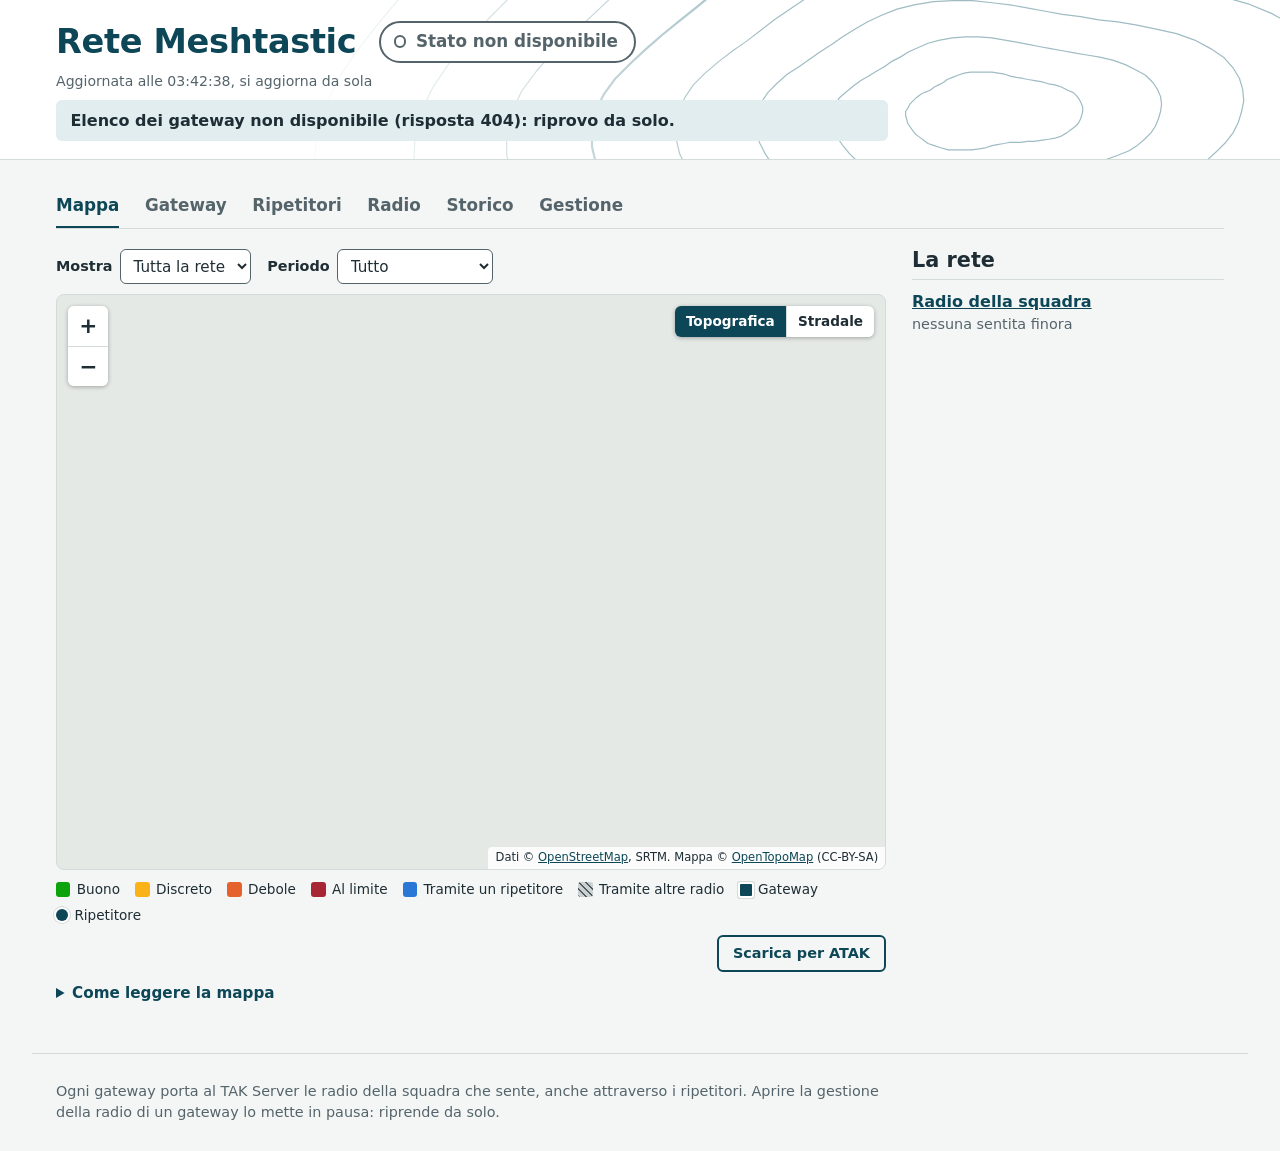
==== commit 92512002: "mesh2tak 1.16.0 (in prova): avvisi e storico dei ripetitori, schede, copertura prevista, gateway, GP" ====
--- a/server/pagina/index.html
+++ b/server/pagina/index.html
@@ -95,7 +95,33 @@
 .voce-radio { display: block; padding: 0.65rem 0; }
 .voce-radio a { font-weight: 700; }
 .voce-radio .riga-voce { display: block; padding-left: 0; color: var(--ardesia); }
-.gruppo-rete, .radio-rete, .gestione-rete { margin: 2.6rem 0 0; }
+.gruppo-rete, .radio-rete, .gestione-rete, .storico { margin: 1.6rem 0 0; }
+/* dalla 1.16.0 di nuovo a schede: una parte alla volta, lo stato della rete resta sempre in alto */
+.schede { display: flex; gap: 1.6rem; margin: 1.2rem 0 0; border-bottom: 1px solid var(--nebbia); overflow-x: auto; }
+.schede button { font: 600 1.05rem/1 var(--testo); background: none; border: 0; border-bottom: 3px solid transparent; margin-bottom: -1px;
+  padding: 0.7rem 0 0.75rem; color: var(--ardesia); cursor: pointer; white-space: nowrap; }
+.schede button[aria-selected="true"] { color: var(--lago); border-bottom-color: var(--lago); }
+.schede button span { font-weight: 400; margin-left: 0.35rem; font-variant-numeric: tabular-nums; }
+.schede button span:empty { display: none; }
+#scheda-gestione span { color: var(--ambra); font-weight: 700; }
+[role="tabpanel"][hidden] { display: none; }
+.storico > h2 { font: 700 1.55rem/1.1 var(--titoli); margin: 0 0 0.8rem; padding-bottom: 0.4rem; border-bottom: 2px solid var(--granito); }
+.blocco-storico { margin: 1.4rem 0 0; }
+.blocco-storico h3 { font: 700 1.3rem/1.1 var(--titoli); margin: 0 0 0.5rem; }
+.grafici { display: grid; grid-template-columns: repeat(auto-fit, minmax(19rem, 1fr)); gap: 1rem 2rem; }
+.grafico { margin: 0; min-width: 0; }
+.grafico figcaption { display: flex; flex-wrap: wrap; gap: 0.2rem 0.8rem; align-items: baseline; font-size: 0.95rem; }
+.grafico .lettura { color: var(--ardesia); font-size: 0.88rem; font-variant-numeric: tabular-nums; }
+.grafico svg { display: block; width: 100%; height: auto; touch-action: pan-y; }
+.grafico .griglia { stroke: var(--nebbia); stroke-width: 1; }
+.grafico .asse { fill: var(--ardesia); font: 11px var(--testo); }
+.grafico .linea { fill: none; stroke: var(--lago); stroke-width: 2; stroke-linejoin: round; stroke-linecap: round; }
+.grafico .punto { fill: var(--lago); stroke: var(--carta); stroke-width: 2; }
+.grafico .soglia { stroke: var(--soccorso); stroke-width: 1; stroke-dasharray: 4 4; }
+.grafico .sentito { fill: var(--larice); }
+.grafico .muto { fill: var(--ardesia); opacity: 0.45; }
+.grafico.striscia { align-self: start; }
+.grafico .vuoto { margin: 0.4rem 0 0; color: var(--ardesia); font-size: 0.92rem; }
 .gruppo-rete > .vuoto { margin: 0.8rem 0 0; color: var(--ardesia); }
 .vuoto { margin: 2.5rem 0; max-width: 42rem; }
 .vuoto code, .nota code { font-size: 0.95em; background: var(--lago-tenue); padding: 0.1em 0.35em; border-radius: 3px; }
@@ -386,7 +412,7 @@
   .comandi-copertura select { width: 100%; max-width: none; }
   .mappa { height: 56vh; min-height: 18rem; }
   .ponte h3, .ripetitore h3 { font-size: 1.35rem; }
-  .gruppo-rete, .radio-rete, .gestione-rete { margin-top: 2rem; }
+  .schede { gap: 1.2rem; }
 }
 @media (max-width: 900px) {
   .panorama { grid-template-columns: 1fr; }
@@ -531,10 +557,18 @@
 const zonaPonti = document.createElement("section");    // schede dei gateway
 const zonaRipetitori = document.createElement("section");
 const vistaRadio = document.createElement("section");   // radio della squadra
+const vistaStorico = document.createElement("section"); // andamento di gateway e ripetitori (dalla 1.16.0)
 const zonaGestione = document.createElement("section");
+const schede = document.createElement("nav");           // dalla 1.16.0 di nuovo a schede: una cosa alla volta
 avvisoVersione.className = "avviso-versione";
 avvisoVersione.hidden = true;
-zona.append(avvisoVersione, zonaStato, zonaNovita, panorama, zonaPonti, zonaRipetitori, vistaRadio, zonaGestione);
+zona.append(avvisoVersione, zonaStato, zonaNovita, schede, panorama, zonaPonti, zonaRipetitori, vistaRadio, vistaStorico,
+            zonaGestione);
+// le schede: nome nell'indirizzo (#mappa, #gateway...), titolo, la sua parte di pagina
+const SCHEDE = [["mappa", "Mappa", panorama], ["gateway", "Gateway", zonaPonti], ["ripetitori", "Ripetitori", zonaRipetitori],
+                ["squadra", "Radio", vistaRadio], ["storico", "Storico", vistaStorico], ["gestione", "Gestione", zonaGestione]];
+const bottoniSchede = {};
+let schedaAperta = "mappa";
 const SILENZIO_S = 2 * 3600;       // una radio accesa si fa sentire almeno ogni mezz'ora (batteria e canale)
 
 function el(tag, classe, testo) {
@@ -907,6 +941,7 @@
                                    numIt(cr.trasmesso, 2) + "% (limite 10%)", cr.trasmesso >= 8 ? "attenzione" : "");
     }
     fatto(tutti, "Copertura", testoCopertura("g:" + p.nome));
+    fattoPrevista(altri, "g:" + p.nome, 5);
     fatto(tutti, "Canali", canali(d));
     const c = d.conteggi || {};
     const finestra = d.ora - (d.conteggi_dal || d.avviato);
@@ -1093,7 +1128,7 @@
   return [
     "Sul computer installa Raspberry Pi Imager (versione 2 o successiva) da https://www.raspberrypi.com/software/ e aprilo.",
     "Solo la prima volta: premi \"Opzioni app\" (in basso a sinistra), alla voce \"Repository dei contenuti\" premi \"Modifica\", scegli \"Usa URL personalizzato\", incolla questo indirizzo e premi \"Applica & Riavvia\":\n" + elencoImager,
-    "Scegli il modello del Raspberry, poi il sistema \"Ponte Meshtastic (mesh2tak)\", poi la microSD.",
+    "Scegli il modello del Raspberry, poi il sistema \"Gateway Meshtastic (mesh2tak)\", poi la microSD.",
     "Personalizzazione. Hostname: ponte-" + inv.nome + ". Localizzazione: Europe/Rome, tastiera it. Utente: un nome e una password a scelta (servono solo per la manutenzione). Wi-Fi: nome e password della rete del posto dove starà il gateway (con il cavo di rete si salta).",
     "Accesso remoto: attiva \"Abilita SSH\", scegli \"Usa autenticazione con chiave pubblica\", incolla la chiave d'invito qui sotto e premi \"Add\". Senza questa chiave il Raspberry non sa a quale rete presentarsi.\n" + (inv.riga || ""),
     "Raspberry Pi Connect e Interfacce: vai avanti senza toccare nulla, poi scrivi la microSD.",
@@ -2228,11 +2263,30 @@
   zonaStato.append(ul);
 }
 
+function mostraScheda(nome, nellIndirizzo) {
+  if (!SCHEDE.some(x => x[0] === nome)) nome = "mappa";
+  schedaAperta = nome;
+  for (const [chiave, , parte] of SCHEDE) {
+    parte.hidden = chiave !== nome;
+    bottoniSchede[chiave].setAttribute("aria-selected", String(chiave === nome));
+    bottoniSchede[chiave].tabIndex = chiave === nome ? 0 : -1;
+  }
+  if (nellIndirizzo && location.hash !== "#" + nome) history.replaceState(null, "", "#" + nome);
+  if (nome === "storico") caricaStorico(false).then(disegnaStorico);
+}
+
 function vaiA(id) {
-  // i vecchi indirizzi delle schede (fino alla 1.14.0) portano ancora nel punto giusto
+  // un collegamento della pagina (o un vecchio indirizzo, fino alla 1.15.0): apre la scheda giusta e ci va
   id = {radio: "squadra", ponti: "gateway", copertura: "mappa"}[id] || id;
-  const dove = id === "gateway" ? zonaPonti : document.getElementById(id);
+  const scheda = SCHEDE.find(x => x[0] === id);
+  if (scheda) {
+    mostraScheda(id, false);
+    return;
+  }
+  const dove = document.getElementById(id);
   if (!dove || dove.tagName === "DIALOG") return;
+  const dentro = SCHEDE.find(x => x[2].contains(dove));
+  if (dentro) mostraScheda(dentro[0], false);
   if (dove.tagName === "DETAILS") dove.open = true;
   dove.scrollIntoView({block: "start", behavior: matchMedia("(prefers-reduced-motion: reduce)").matches ? "auto" : "smooth"});
 }
@@ -2401,6 +2455,7 @@
   fatto(dl, "Col gateway", v.ponti.map(x => x.ponte + ": " + (x.salti === 0 ? "diretto" + (qualita(x.snr, x.rssi) ? ", segnale " + qualita(x.snr, x.rssi) : "")
                                                                   : (x.salti > 0 ? "tramite " + (x.salti === 1 ? "1 radio" : x.salti + " radio") : "sentito"))).join("; "));
   fatto(dl, "Copertura", testoCopertura("r:" + v.id));
+  fattoPrevista(dl, "r:" + v.id, 3);
   if (v.acceso !== null && v.acceso !== undefined && v.etaMetriche < 24 * 3600) fatto(dl, "Acceso da", durata(v.acceso));
   if (v.occupato !== null && v.occupato !== undefined && v.etaMetriche < 24 * 3600) {
     fatto(dl, "Canale radio", "occupato il " + numIt(v.occupato) + "%" + (v.trasmesso !== null && v.trasmesso !== undefined ?
@@ -2452,6 +2507,7 @@
 function suggerimentoGestione(chiave, testo) {
   const det = gestioneDettagli[chiave];
   if (!det) return;
+  if (chiave === "aggiornamenti") bottoniSchede.gestione.lastChild.textContent = testo ? "!" : "";
   const s = det.querySelector("summary");
   let piccolo = s.querySelector("small");
   if (!testo) { if (piccolo) piccolo.remove(); return; }
@@ -2463,7 +2519,6 @@
   // le radio della squadra si costruiscono una volta: la ricerca non si perde quando la pagina si aggiorna
   vistaRadio.className = "radio-rete";
   vistaRadio.id = "squadra";
-  vistaRadio.setAttribute("aria-labelledby", "titolo-squadra");
   const h2 = el("h2", null, "Radio della squadra");
   h2.id = "titolo-squadra";
   riassuntoRadio = el("p", "riassunto");
@@ -2492,7 +2547,6 @@
   // in alto: la mappa della rete e, accanto, gateway e ripetitori con il loro stato
   panorama.className = "panorama";
   panorama.id = "mappa";
-  panorama.setAttribute("aria-label", "Mappa della rete");
   const lato = el("aside", "rete");
   lato.setAttribute("aria-labelledby", "titolo-rete");
   const h2 = el("h2", null, "La rete");
@@ -2502,16 +2556,38 @@
   vistaCopertura.className = "pannello-mappa";
   panorama.append(vistaCopertura, lato);
   costruisciCopertura();
+  schede.className = "schede";
+  schede.setAttribute("role", "tablist");
+  schede.setAttribute("aria-label", "Parti della pagina");
+  for (const [chiave, titolo, parte] of SCHEDE) {
+    const b = el("button", null, titolo);
+    b.type = "button";
+    b.id = "scheda-" + chiave;
+    b.setAttribute("role", "tab");
+    b.append(el("span"));
+    b.addEventListener("click", () => mostraScheda(chiave, true));
+    b.addEventListener("keydown", ev => {       // frecce tra le schede, come vuole la tastiera
+      const i = SCHEDE.findIndex(x => x[0] === chiave), d = {ArrowRight: 1, ArrowLeft: -1}[ev.key];
+      if (!d) return;
+      const altra = SCHEDE[(i + d + SCHEDE.length) % SCHEDE.length][0];
+      mostraScheda(altra, true);
+      bottoniSchede[altra].focus();
+      ev.preventDefault();
+    });
+    bottoniSchede[chiave] = b;
+    schede.append(b);
+    parte.setAttribute("role", "tabpanel");
+    parte.setAttribute("aria-labelledby", b.id);
+  }
   zonaPonti.className = "gruppo-rete";
-  zonaPonti.setAttribute("aria-label", "Gateway");
+  zonaPonti.id = "gateway";
   zonaRipetitori.className = "gruppo-rete";
   zonaRipetitori.id = "ripetitori";
-  zonaRipetitori.setAttribute("aria-label", "Ripetitori");
   costruisciRadio();
+  costruisciStorico();
   // in fondo, chiusa: aggiungere un gateway, avvisi per email, aggiornamenti
   zonaGestione.className = "gestione-rete";
   zonaGestione.id = "gestione";
-  zonaGestione.setAttribute("aria-labelledby", "titolo-gestione");
   const h2g = el("h2", null, "Gestione");
   h2g.id = "titolo-gestione";
   zonaGestione.append(h2g);
@@ -2519,12 +2595,14 @@
                                   ["aggiornamenti", "Aggiornamenti"]]) {
     const det = el("details", "gruppo");
     det.id = chiave;
+    det.open = true;
     det.append(el("summary", null, titolo));
     gestioneDettagli[chiave] = det;
     zonaGestione.append(det);
   }
-  window.addEventListener("hashchange", () => vaiA(location.hash.slice(1)));
-  if (location.hash.length > 1) setTimeout(() => vaiA(location.hash.slice(1)), 300);
+  window.addEventListener("hashchange", () => vaiA(decodeURIComponent(location.hash.slice(1))));
+  mostraScheda("mappa", false);
+  if (location.hash.length > 1) vaiA(decodeURIComponent(location.hash.slice(1)));
 }
 
 function disegnaVoce(v) {
@@ -2665,6 +2743,8 @@
   aggiornaAvvisi();
   aggiornaAggiornamenti();
   disegnaRadioRete();
+  const conta = {gateway: elenco.length, ripetitori: ripetitoriDellaRete().length, squadra: radioDellaSquadra().length};
+  for (const [chiave, n] of Object.entries(conta)) bottoniSchede[chiave].lastChild.textContent = n ? String(n) : "";
   document.getElementById("aggiornato").textContent = "Aggiornata alle " + new Date().toLocaleTimeString("it-IT") + ", si aggiorna da sola";
   document.getElementById("versione").textContent = versione ? "rete-meshtastic " + versione : "";
 }
@@ -3691,6 +3771,22 @@
   }
 }
 
+function dovePrevista() {
+  // la copertura che ci si aspetta, prima di andarci: la calcolano dal rilievo due servizi esterni
+  const p = el("p", null, "Dove non siete ancora passati la mappa è vuota. Per stimare prima la copertura, o scegliere dove " +
+                          "mettere un ripetitore: «Copertura prevista» nella scheda di ogni gateway e ripetitore apre il ");
+  const collegamento = (testo, url) => {
+    const a = el("a", null, testo);
+    a.href = url;
+    a.target = "_blank";
+    a.rel = "noopener noreferrer";
+    return a;
+  };
+  p.append(collegamento("Site Planner di Meshtastic", "https://site.meshtastic.org/"), " già impostato; per cercare le cime " +
+           "migliori c'è ", collegamento("MeshPeaks", "https://meshpeaks.com/"), ". Sono siti esterni.");
+  return p;
+}
+
 function costruisciCopertura() {
   const sez = vistaCopertura;
   const comandi = el("div", "comandi-copertura");
@@ -3753,7 +3849,8 @@
                   "il ripetitore non si conosce, ma da lì la rete arriva. A righe grigie: arrivava passando da altre " +
                   "radio della squadra."),
     el("p", null, "Ogni gateway tiene solo quadretto, segnale e giorno: non quale radio né a che ora. Dopo aver " +
-                  "spostato l'antenna di un gateway, sceglilo in «Mostra» e premi Azzera."));
+                  "spostato l'antenna di un gateway, sceglilo in «Mostra» e premi Azzera."),
+    dovePrevista());
   come.classList.add("gruppo-mappa");
   sez.append(comandi, mappaCopertura.e, legenda, piede, statoCopertura, come);
 }
@@ -3883,6 +3980,252 @@
   disegnaCopertura();
 }
 
+// ---- Copertura prevista (dalla 1.16.0): la pagina non la calcola, apre chi lo fa bene. Il Site Planner di Meshtastic
+// (site.meshtastic.org) accetta posizione, nome, frequenza e altezza nell'indirizzo e fa il calcolo sul rilievo.
+function indirizzoPrevista(punto, altezza) {
+  const q = new URLSearchParams({lat: punto.lat.toFixed(4), lon: punto.lon.toFixed(4), name: punto.nome.slice(0, 40),
+                                 tx_freq: "869.525", tx_power: "0.158", tx_height: String(altezza), max_range: "30", run: "1"});
+  return "https://site.meshtastic.org/?" + q.toString();
+}
+
+function fattoPrevista(dl, chiave, altezza) {
+  const punto = puntiDellaRete().find(x => x.chiave === chiave);
+  const d = el("div"), dd = el("dd");
+  if (punto) {
+    const a = el("a", null, "Calcola con Meshtastic Site Planner");
+    a.href = indirizzoPrevista(punto, altezza);
+    a.target = "_blank";
+    a.rel = "noopener noreferrer";
+    dd.append(a, el("small", "suggerimento-batteria", "Si apre un sito esterno, che riceve posizione e nome. Stima dal " +
+                                                      "rilievo, antenna a " + altezza + " m: da correggere lì."));
+  } else {
+    dd.append("serve la posizione: non è ancora sulla mappa");
+  }
+  d.append(el("dt", null, "Copertura prevista"), dd);
+  dl.append(d);
+}
+
+// ---- Storico (dalla 1.16.0): come vanno nel tempo gateway e ripetitori. Ogni gateway tiene un campione ogni mezz'ora
+// per 30 giorni (storico/NOME.json, dietro Authentik); qui i grafici, uno per misura.
+const STORICO_OGNI_S = 600;
+const storico = new Map();       // gateway -> {dati, errore}
+let ultimoStorico = 0, periodoStorico = "7", corpoStorico = null;
+
+function costruisciStorico() {
+  vistaStorico.className = "storico";
+  vistaStorico.id = "storico";
+  const comandi = el("div", "comandi-copertura");
+  const l = el("label", null, "Periodo");
+  const sel = el("select");
+  for (const [v, t] of [["1", "Ultime 24 ore"], ["7", "Ultimi 7 giorni"], ["30", "Ultimi 30 giorni"]]) {
+    const o = el("option", null, t);
+    o.value = v;
+    sel.append(o);
+  }
+  sel.value = periodoStorico;
+  sel.addEventListener("change", () => { periodoStorico = sel.value; disegnaStorico(); });
+  l.append(sel);
+  comandi.append(l);
+  corpoStorico = el("div", "corpo-storico");
+  vistaStorico.append(el("h2", null, "Storico"), comandi, corpoStorico,
+                      el("p", "nota", "Un punto ogni mezz'ora, tenuto 30 giorni sul gateway. La batteria di un ripetitore c'è " +
+                                      "solo se il ripetitore la manda."));
+}
+
+async function caricaStorico(forza) {
+  const mancano = elenco.some(p => !storico.has(p.nome));
+  if (!elenco.length || (!forza && !mancano && Date.now() - ultimoStorico < STORICO_OGNI_S * 1000)) return false;
+  ultimoStorico = Date.now();
+  await Promise.all(elenco.map(async p => {
+    const prima = storico.get(p.nome);
+    try {
+      const r = await fetch("storico/" + encodeURIComponent(p.nome) + ".json",
+                            {cache: "no-store", redirect: "manual", credentials: "same-origin"});
+      if (r.type === "opaqueredirect") {
+        document.getElementById("sessione").hidden = false;
+        throw new Error("sessione scaduta");
+      }
+      if (!r.ok) {
+        await r.text().catch(() => "");
+        throw Object.assign(new Error("risposta " + r.status), {stato: r.status});
+      }
+      const d = await r.json();
+      if (!d || !Array.isArray(d.ponte)) throw new Error("dati non validi");
+      storico.set(p.nome, {dati: d, errore: ""});
+    } catch (e) {
+      storico.set(p.nome, {dati: prima ? prima.dati : null,
+                           errore: e.stato === 404 ? "vecchio" : (e.stato === 502 || e.stato === 504 ? "giu" : e.message)});
+    }
+  }));
+  for (const n of [...storico.keys()]) if (!elenco.some(p => p.nome === n)) storico.delete(n);
+  return true;
+}
+
+function quandoBreve(t) {
+  const d = new Date(t * 1000);
+  return d.getDate() + "/" + (d.getMonth() + 1) + " " + String(d.getHours()).padStart(2, "0") + ":" + String(d.getMinutes()).padStart(2, "0");
+}
+
+function grafico(titolo, punti, opz) {
+  // una misura nel tempo: una linea sola, griglia leggera, il valore sotto il puntatore scritto accanto al titolo
+  const {unita = "", cifre = 0, soglia = null, passo = 1800} = opz;
+  const fig = el("figure", "grafico");
+  const testa = el("figcaption");
+  const lettura = el("span", "lettura");
+  testa.append(el("b", null, titolo), lettura);
+  fig.append(testa);
+  const validi = punti.filter(x => x[1] !== null && x[1] !== undefined);
+  if (!validi.length) {
+    fig.append(el("p", "vuoto", opz.vuoto || "Nessun dato in questo periodo."));
+    return fig;
+  }
+  const valori = validi.map(x => x[1]);
+  const ultimo = validi[validi.length - 1];
+  const riassunto = "ultimo " + numIt(ultimo[1], cifre) + unita + ", minimo " + numIt(Math.min(...valori), cifre) + unita +
+                    ", massimo " + numIt(Math.max(...valori), cifre) + unita;
+  lettura.textContent = riassunto;
+  let min = opz.min !== undefined ? opz.min : Math.min(...valori), max = opz.max !== undefined ? opz.max : Math.max(...valori);
+  if (opz.min === undefined || opz.max === undefined) {
+    const margine = Math.max(1, (max - min) * 0.1);
+    if (opz.min === undefined) min = Math.floor(min - margine);
+    if (opz.max === undefined) max = Math.ceil(max + margine);
+  }
+  if (cifre === 0 && (max - min) % 2) max += 1;      // la tacca di mezzo cade su un numero intero
+  const W = 640, H = 150, SX = 44, DX = 8, SU = 8, GIU = 22;
+  const x = t => SX + (t - opz.da) / (opz.a - opz.da) * (W - SX - DX);
+  const y = v => SU + (1 - (v - min) / (max - min || 1)) * (H - SU - GIU);
+  const NS = "http://www.w3.org/2000/svg";
+  const svg = document.createElementNS(NS, "svg");
+  svg.setAttribute("viewBox", "0 0 " + W + " " + H);
+  svg.setAttribute("role", "img");
+  svg.setAttribute("aria-label", titolo + ": " + riassunto);
+  const metti = (tag, attributi, testo) => {
+    const e = document.createElementNS(NS, tag);
+    for (const [k, v] of Object.entries(attributi)) e.setAttribute(k, v);
+    if (testo !== undefined) e.textContent = testo;
+    svg.append(e);
+    return e;
+  };
+  for (const v of [min, (min + max) / 2, max]) {
+    metti("line", {x1: SX, x2: W - DX, y1: y(v), y2: y(v), class: "griglia"});
+    metti("text", {x: SX - 6, y: y(v) + 4, class: "asse", "text-anchor": "end"}, numIt(v, cifre) + unita);
+  }
+  const giorni = (opz.a - opz.da) / 86400;
+  const tacche = giorni <= 1 ? 6 : Math.min(7, Math.round(giorni));
+  for (let i = 0; i <= tacche; i++) {
+    const t = opz.da + (opz.a - opz.da) * i / tacche, d = new Date(t * 1000);
+    metti("text", {x: x(t), y: H - 6, class: "asse", "text-anchor": i === 0 ? "start" : (i === tacche ? "end" : "middle")},
+          giorni <= 1 ? String(d.getHours()).padStart(2, "0") + ":" + String(d.getMinutes()).padStart(2, "0")
+                      : d.getDate() + "/" + (d.getMonth() + 1));
+  }
+  if (soglia !== null && soglia > min && soglia < max) {
+    metti("line", {x1: SX, x2: W - DX, y1: y(soglia), y2: y(soglia), class: "soglia"});
+  }
+  // la linea si interrompe dove mancano i campioni (gateway spento, ripetitore che non manda)
+  let d = "", prima = null;
+  for (const [t, v] of validi) {
+    d += (prima === null || t - prima > passo * 2.5 ? "M" : "L") + x(t).toFixed(1) + " " + y(Math.max(min, Math.min(max, v))).toFixed(1);
+    prima = t;
+  }
+  metti("path", {d, class: "linea"});
+  if (validi.length === 1) metti("circle", {cx: x(ultimo[0]), cy: y(ultimo[1]), r: 4, class: "punto"});
+  const segno = metti("circle", {r: 4, class: "punto", visibility: "hidden"});
+  const tocco = metti("rect", {x: SX, y: 0, width: W - SX - DX, height: H - GIU, fill: "transparent"});
+  const indica = ev => {
+    const r = svg.getBoundingClientRect(), t = opz.da + ((ev.clientX - r.left) / r.width * W - SX) / (W - SX - DX) * (opz.a - opz.da);
+    const vicino = validi.reduce((m, p) => Math.abs(p[0] - t) < Math.abs(m[0] - t) ? p : m, validi[0]);
+    segno.setAttribute("cx", x(vicino[0]));
+    segno.setAttribute("cy", y(Math.max(min, Math.min(max, vicino[1]))));
+    segno.setAttribute("visibility", "visible");
+    lettura.textContent = quandoBreve(vicino[0]) + ": " + numIt(vicino[1], cifre) + unita;
+  };
+  tocco.addEventListener("pointermove", indica);
+  tocco.addEventListener("pointerdown", indica);
+  tocco.addEventListener("pointerleave", () => { segno.setAttribute("visibility", "hidden"); lettura.textContent = riassunto; });
+  fig.append(svg);
+  return fig;
+}
+
+function strisciaSentito(campioni, da, a) {
+  // una tacca per mezz'ora: piena se il gateway lo ha sentito (o gli ha ripetuto un messaggio), vuota se no
+  const fig = el("figure", "grafico striscia");
+  const dentro = campioni.filter(c => c[0] >= da);
+  const sentite = dentro.filter(c => c[4] === 1).length;
+  const testa = el("figcaption");
+  testa.append(el("b", null, "Sentito dal gateway"),
+               el("span", "lettura", dentro.length ? "in " + sentite + " mezz'ore su " + dentro.length + " (" +
+                                     Math.round(sentite / dentro.length * 100) + "%)" : "nessun dato in questo periodo"));
+  fig.append(testa);
+  if (!dentro.length) return fig;
+  const W = 640, SX = 44, DX = 8, NS = "http://www.w3.org/2000/svg";
+  const svg = document.createElementNS(NS, "svg");
+  svg.setAttribute("viewBox", "0 0 " + W + " 16");
+  svg.setAttribute("role", "img");
+  svg.setAttribute("aria-label", "Sentito in " + sentite + " mezz'ore su " + dentro.length);
+  const largo = Math.max(0.6, (W - SX - DX) / ((a - da) / 1800) - 0.4);
+  for (const c of dentro) {
+    const q = document.createElementNS(NS, "rect");
+    q.setAttribute("x", (SX + (c[0] - da) / (a - da) * (W - SX - DX) - largo).toFixed(1));
+    q.setAttribute("y", c[4] === 1 ? 2 : 6);
+    q.setAttribute("width", largo.toFixed(1));
+    q.setAttribute("height", c[4] === 1 ? 12 : 4);
+    q.setAttribute("class", c[4] === 1 ? "sentito" : "muto");
+    svg.append(q);
+  }
+  fig.append(svg);
+  return fig;
+}
+
+function disegnaStorico() {
+  if (!corpoStorico) return;
+  const a = Date.now() / 1000, da = a - Number(periodoStorico) * 86400;
+  const pezzi = [];
+  if (!elenco.length) pezzi.push(el("p", "vuoto", "Nessun gateway nella rete."));
+  const ripetitori = new Map();     // id -> il gateway che ne ha piu' campioni
+  for (const p of elenco) {
+    const s = storico.get(p.nome);
+    const blocco = el("section", "blocco-storico");
+    blocco.append(el("h3", null, "Gateway " + p.nome));
+    if (!s) {
+      blocco.append(el("p", "vuoto", "Carico lo storico..."));
+    } else if (!s.dati) {
+      blocco.append(el("p", "vuoto", s.errore === "vecchio" ? "Lo storico si raccoglie dalla 1.16.0: aggiorna il gateway." :
+                       (s.errore === "giu" ? "Il gateway non risponde adesso." : "Storico non letto (" + s.errore + ").")));
+    } else {
+      const c = s.dati.ponte.filter(x => x[0] >= da);
+      const griglia = el("div", "grafici");
+      griglia.append(grafico("Canale radio occupato", c.map(x => [x[0], x[1]]), {da, a, min: 0, unita: "%", cifre: 1}),
+                     grafico("Radio sulla mappa TAK", c.map(x => [x[0], x[3]]), {da, a, min: 0}));
+      blocco.append(griglia);
+      for (const [id, r] of Object.entries(s.dati.ripetitori || {})) {
+        const altro = ripetitori.get(id);
+        if (!altro || altro.campioni.length < r.campioni.length) ripetitori.set(id, Object.assign({gateway: p.nome}, r));
+      }
+    }
+    pezzi.push(blocco);
+  }
+  const nomi = nomiDeiRipetitori();
+  for (const [id, r] of [...ripetitori].sort((x, y) => (x[1].nome || x[0]).localeCompare(y[1].nome || y[0], "it"))) {
+    const blocco = el("section", "blocco-storico");
+    blocco.id = "storico-" + id.replace(/^!/, "");
+    blocco.append(el("h3", null, nomi.get(id) || r.nome || "Ripetitore " + id));
+    const c = r.campioni.filter(x => x[0] >= da);
+    const griglia = el("div", "grafici");
+    griglia.append(grafico("Batteria", c.map(x => [x[0], x[1] !== null && x[1] > 100 ? 100 : x[1]]),
+                           {da, a, min: 0, max: 100, unita: "%", soglia: 20,
+                            vuoto: "Nessun dato: il ripetitore non manda la batteria (vedi la sua scheda)."}),
+                   grafico("Segnale verso il gateway " + r.gateway, c.map(x => [x[0], x[3]]),
+                           {da, a, unita: " dB", cifre: 1, vuoto: "Nessun dato: il gateway non lo sente diretto."}));
+    griglia.append(strisciaSentito(r.campioni, da, a));
+    blocco.append(griglia);
+    pezzi.push(blocco);
+  }
+  if (elenco.length && !ripetitori.size && [...storico.values()].some(s => s.dati)) {
+    pezzi.push(el("p", "vuoto", "Nessun ripetitore nello storico finora: compaiono dopo la prima mezz'ora in cui un gateway li sente."));
+  }
+  corpoStorico.replaceChildren(...pezzi);
+}
+
 async function giro() {
   const g = aggiornaGestione();
   const ic = caricaIconeMappa();
@@ -3901,6 +4244,7 @@
   // la copertura (e la posizione di gateway e ripetitori) si rilegge ogni minuto: quando cambia, si ridisegna tutto
   if (await caricaCopertura(false)) disegna();
   disegnaCopertura();
+  if (schedaAperta === "storico" && await caricaStorico(false)) disegnaStorico();
 }
 
 giro();
